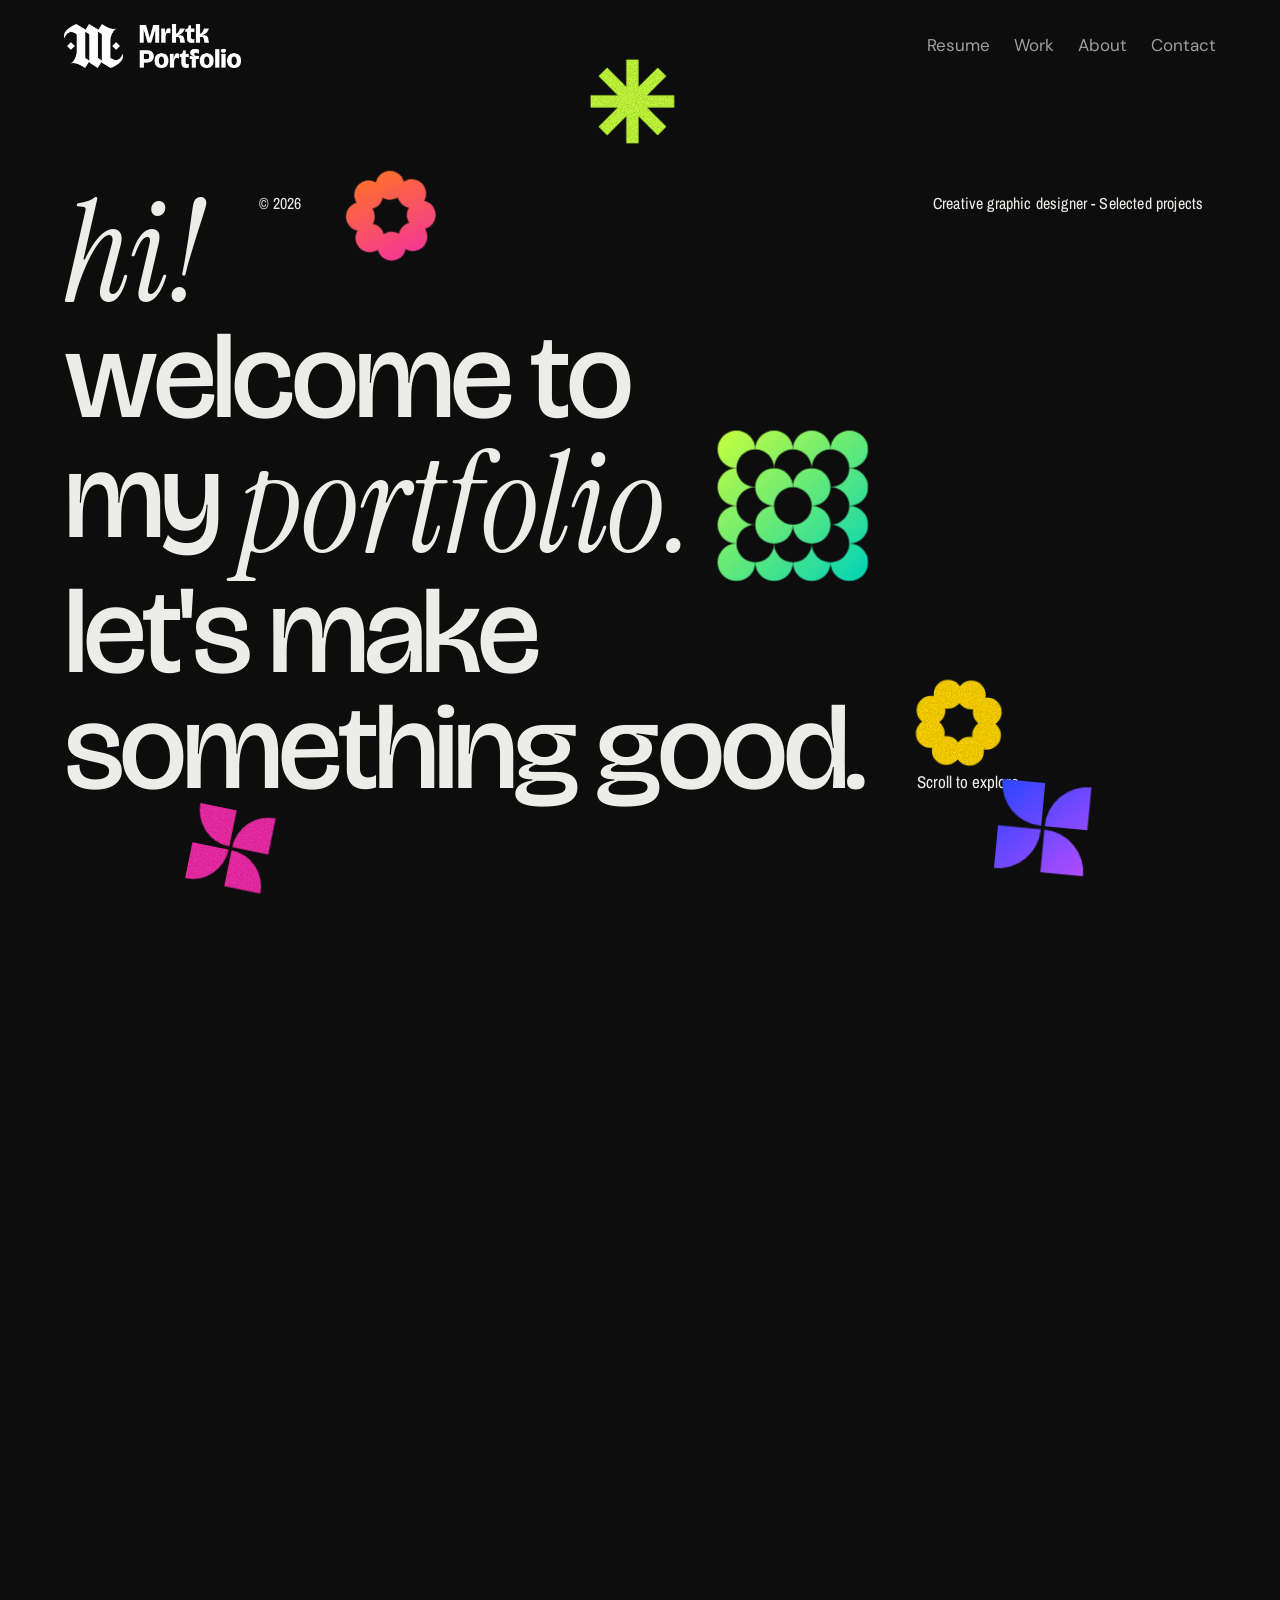
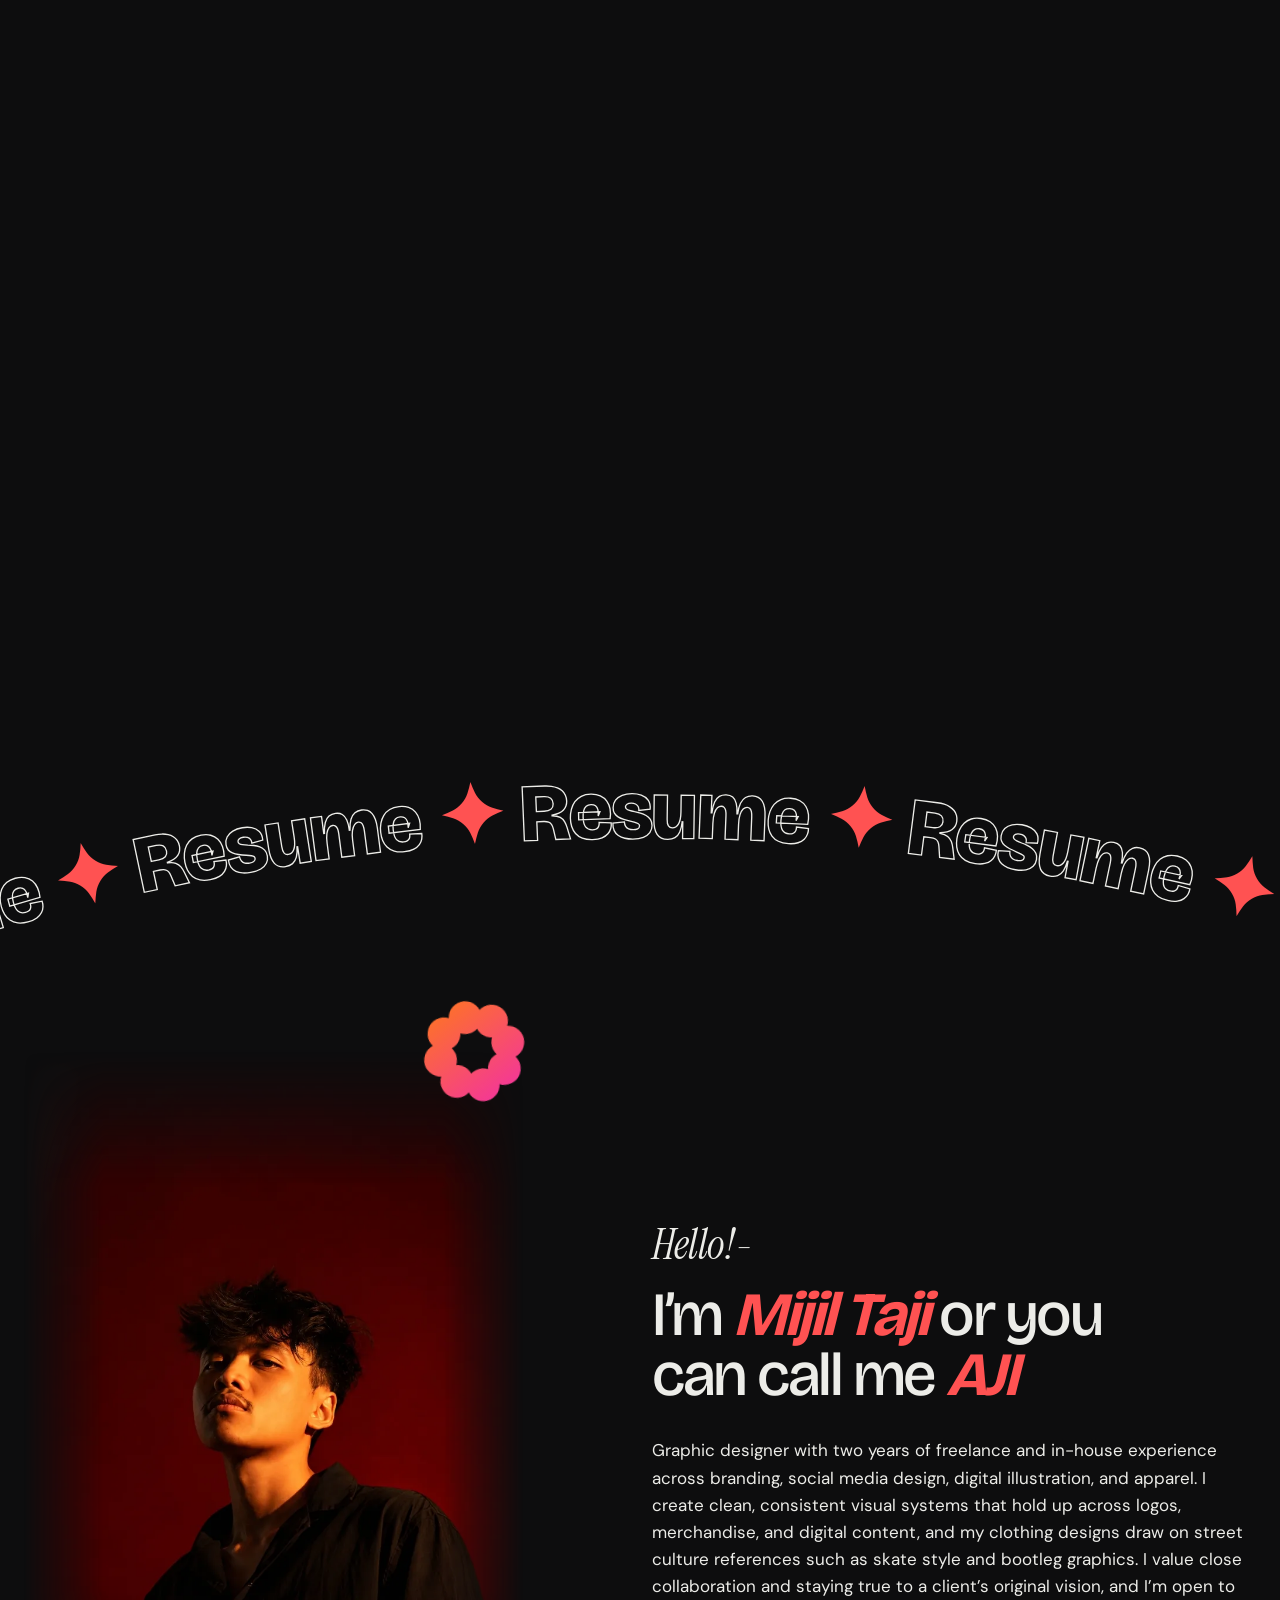
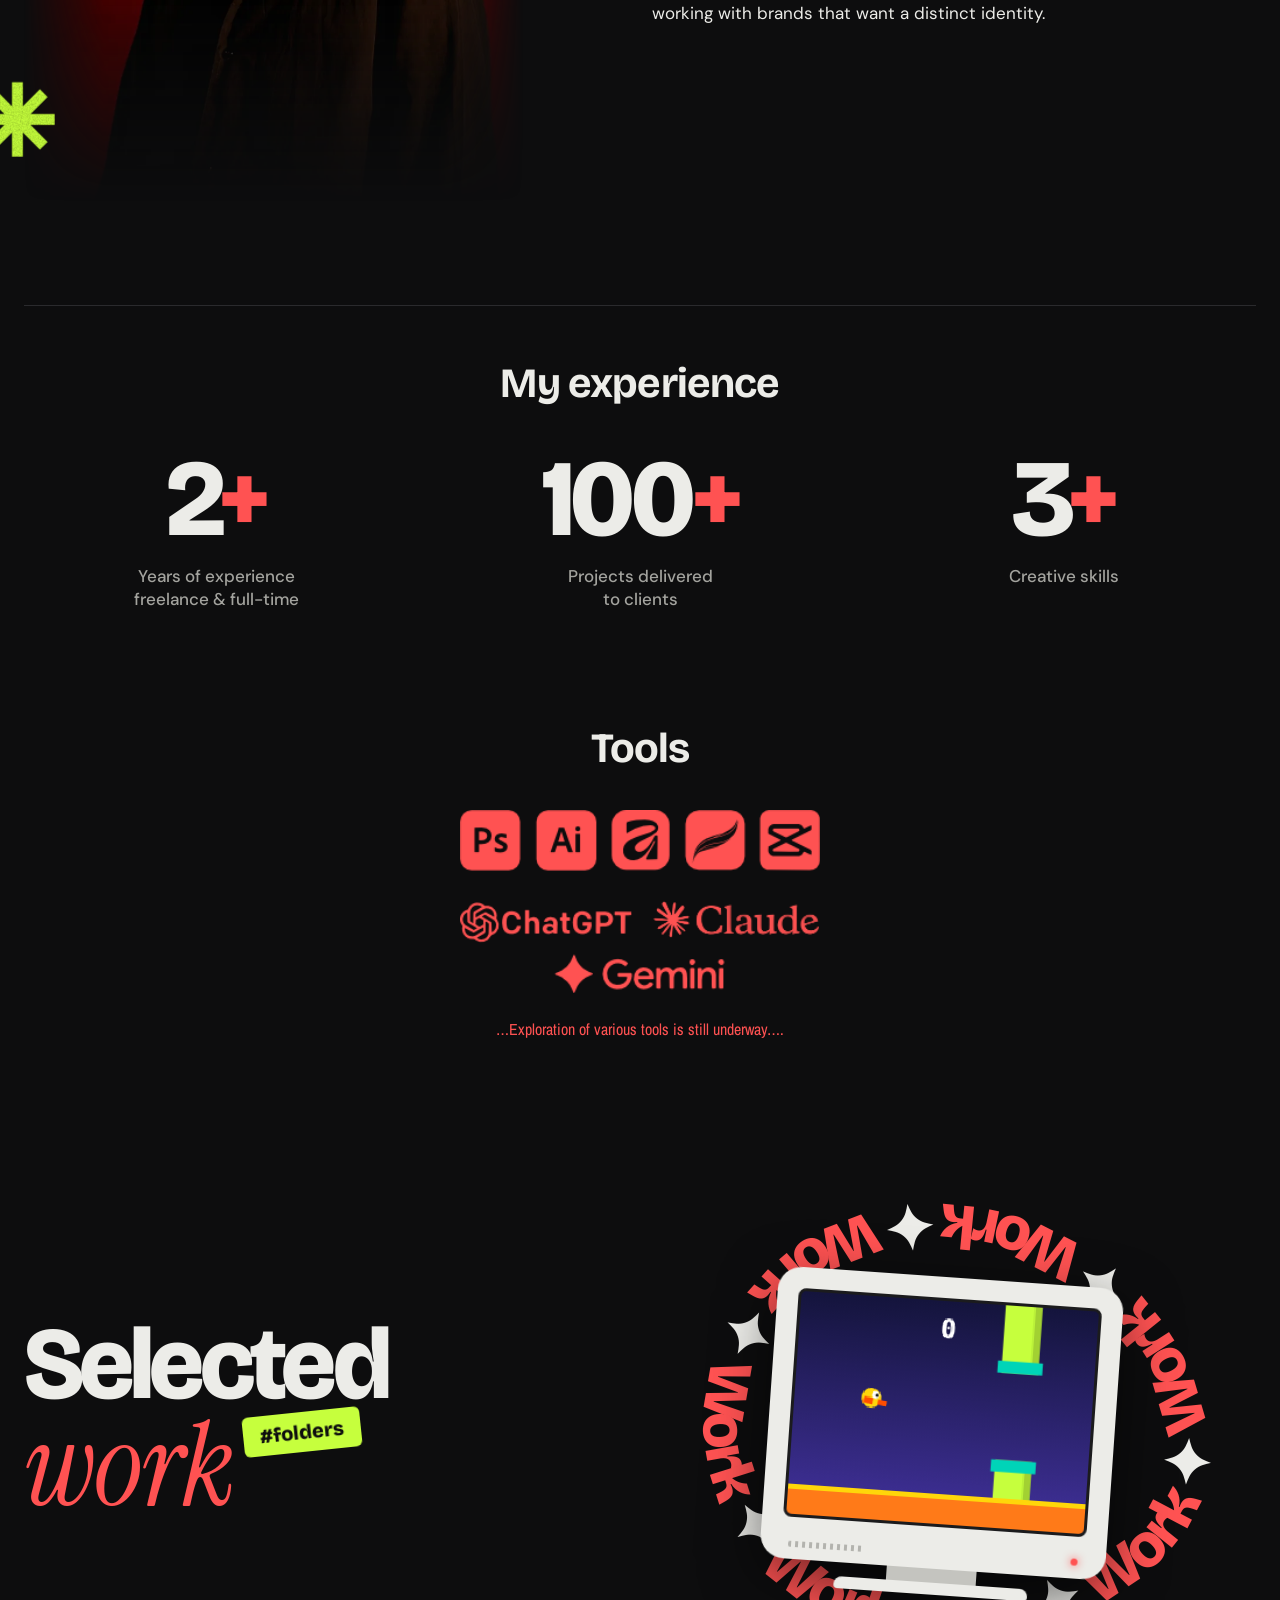
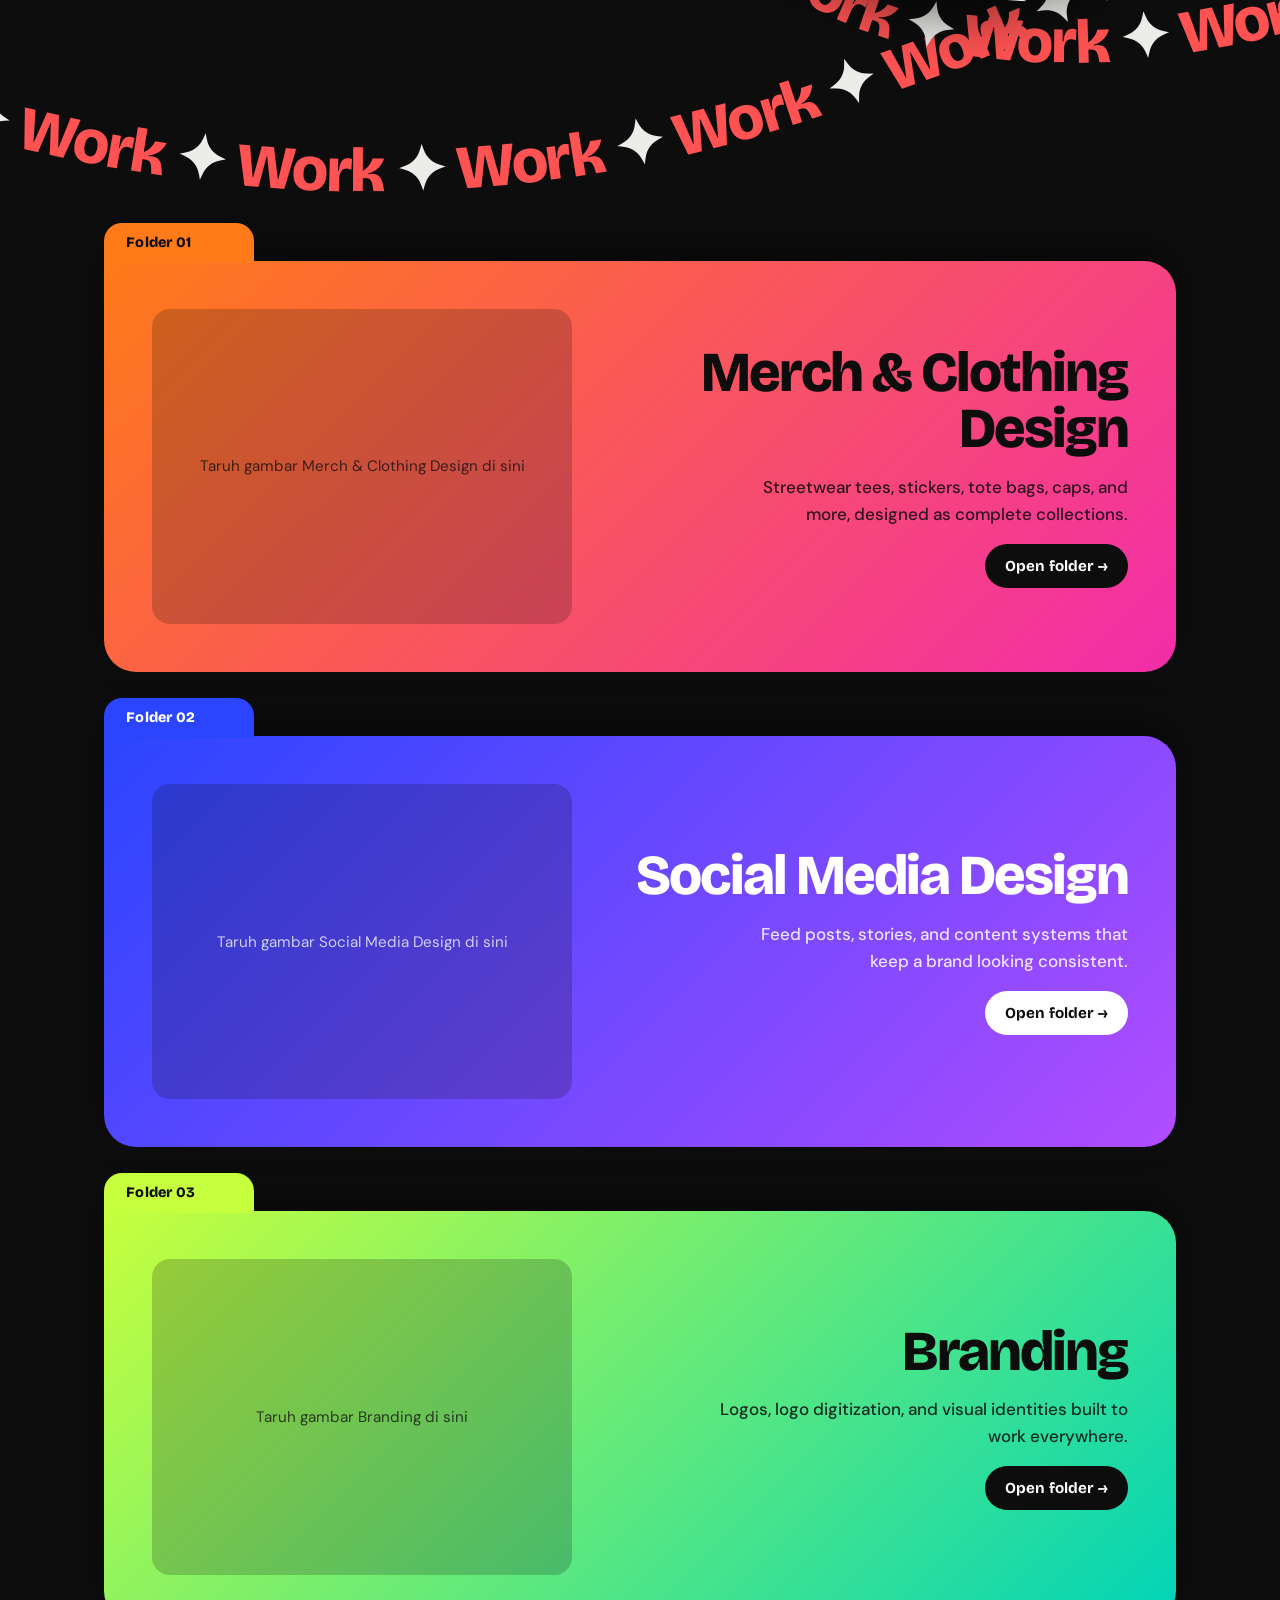
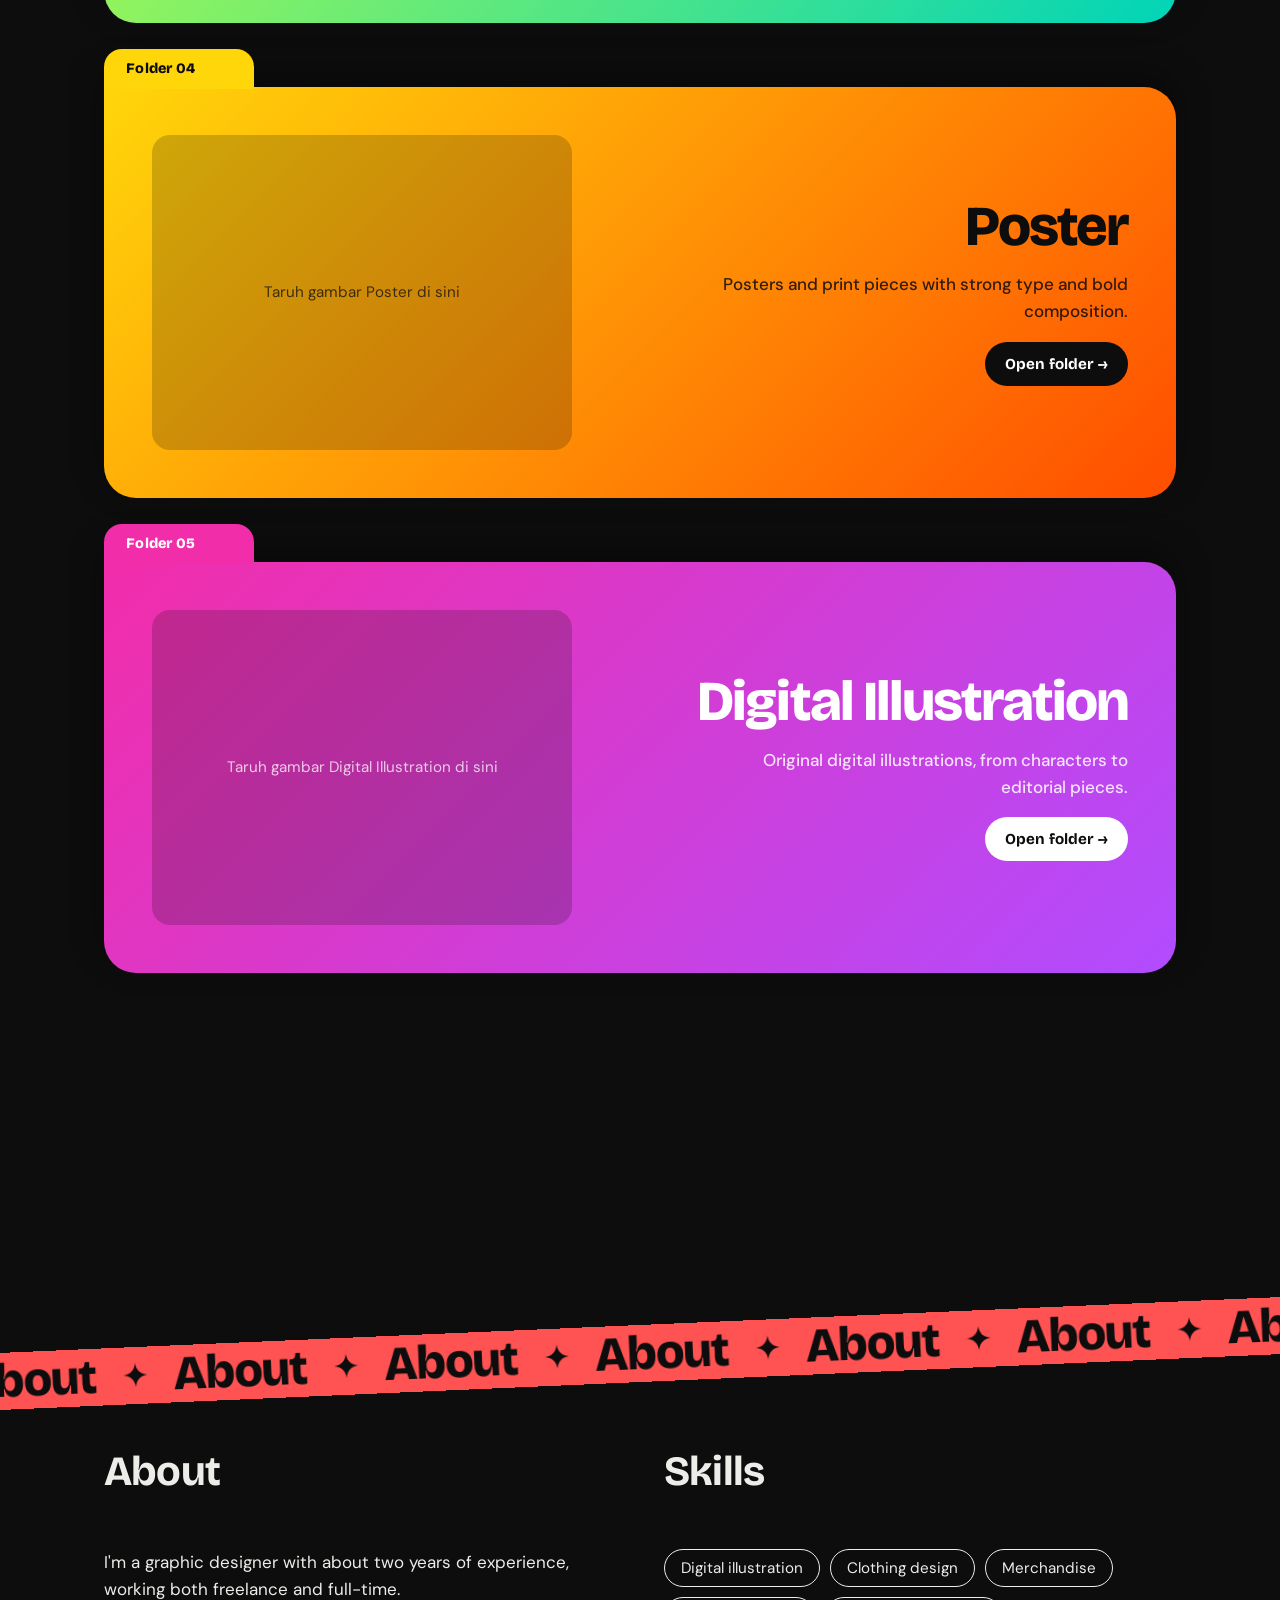
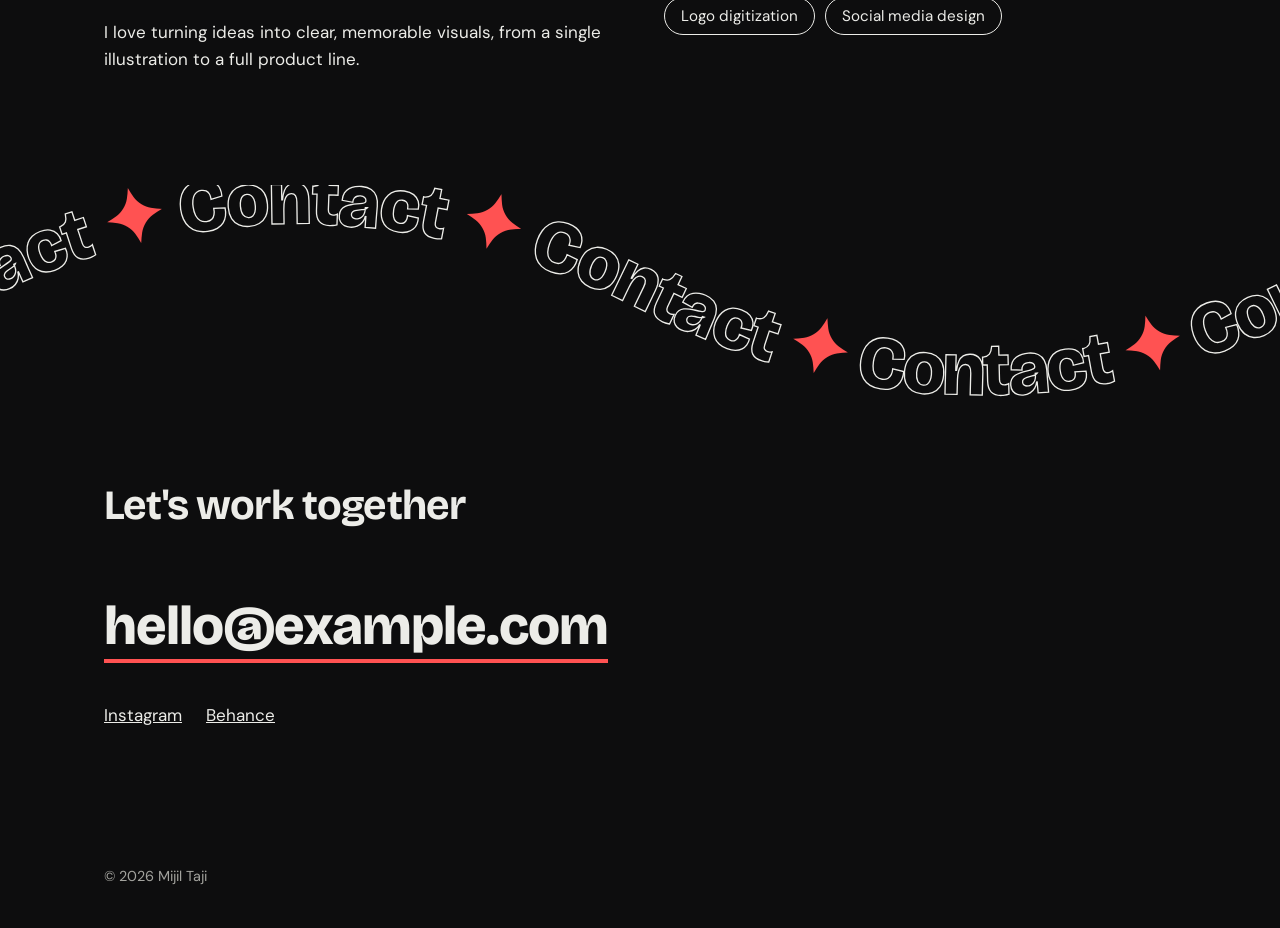
==== preview.html @ e23eadb0 "Add files via upload" ====
<!DOCTYPE html>
<!-- index.html  —  ISI/KERANGKA website: teks, gambar, dan susunan section.
     Tampilannya diatur di css/style.css, gerakannya di js/script.js. -->
<html lang="en">
<head>
<meta charset="utf-8">
<meta name="viewport" content="width=device-width, initial-scale=1, viewport-fit=cover">
<!-- GANTI: judul tab browser -->
<title>Mijil Taji (AJI) – Graphic Designer</title>
<meta name="description" content="Portfolio of a graphic designer: clothing, merchandise, and brand design.">
<link rel="preconnect" href="https://fonts.googleapis.com">
<link rel="preconnect" href="https://fonts.gstatic.com" crossorigin>
<link href="https://fonts.googleapis.com/css2?family=Bricolage+Grotesque:wght@500;700;800&family=DM+Sans:wght@400;500&family=Archivo+Narrow:wght@500&family=Instrument+Serif:ital@1&display=swap" rel="stylesheet">
<!-- menandai bahwa JavaScript aktif (dipakai CSS untuk menyembunyikan headline sebelum efek huruf mulai); pengaman 2,5 detik kalau script gagal -->
<script>document.documentElement.classList.add('js'); setTimeout(function () { document.documentElement.classList.add('fx-ready'); }, 2500);</script>
<style>
/* =====================================================================
   style.css  —  TAMPILAN website
   Semua urusan warna, font, ukuran, posisi, dan animasi ada di file ini.
   Dipanggil dari index.html lewat: <link rel="stylesheet" href="css/style.css">
   Tips: warna & font utama ada di bagian :root paling atas.
   ===================================================================== */

/* ========== WARNA & FONT: ubah di sini, berubah di seluruh website ========== */
:root {
  --bg: #0D0D0E;
  --ink: #ECECE8;
  --muted: #A3A39E;
  --accent: #FF5252;
  --line: #2A2A2D;
  --head: "Bricolage Grotesque", "Helvetica Neue", Arial, sans-serif;
  --body: "DM Sans", "Helvetica Neue", Arial, sans-serif;
  --hero-bg: #0D0D0E;   /* warna latar halaman headline */
  --hero-ink: #ECECE8;  /* warna teks headline */
  --serif: "Instrument Serif", Georgia, serif; /* font untuk kata 'hi!' dan 'portfolio.' */
  --small-font: "Archivo Narrow", "Arial Narrow", Arial, sans-serif;
  --marquee-speed: 28s; /* makin kecil angkanya, makin cepat teksnya berjalan */
}
* { box-sizing: border-box; margin: 0; }
html { scroll-behavior: smooth; }
body { background: var(--bg); color: var(--ink); font-family: var(--body); font-size: 1.0625rem; line-height: 1.6; overflow-x: clip; }
a { color: inherit; }
:focus-visible { outline: 3px solid var(--accent); outline-offset: 3px; }
.wrap { max-width: 1120px; margin: 0 auto; padding: 0 24px; }

/* ========== NAVIGASI ========== */
nav { display: flex; justify-content: space-between; align-items: center; padding: 24px 0; }
nav .logo { font-family: var(--head); font-weight: 800; text-decoration: none; font-size: 1.15rem; }
nav ul { display: flex; gap: 24px; list-style: none; padding: 0; }
nav ul a { text-decoration: none; color: var(--muted); }
nav ul a:hover { color: var(--ink); }

/* ========== HERO: headline bergerak saat scroll ========== */
.hero2 { height: 260vh; position: relative; background: var(--hero-bg); color: var(--hero-ink); }
.stage { position: sticky; top: 0; height: 100vh; overflow: hidden; display: flex; flex-direction: column; justify-content: center; padding: clamp(96px, 15vh, 170px) 0 40px; }
.stage nav { position: absolute; top: 0; left: 0; right: 0; padding: 24px 5vw; z-index: 5; }
.logo img { height: clamp(30px, 3.6vw, 44px); width: auto; display: block; }
.stage nav ul a { color: rgba(236,236,232,.65); }
.stage nav ul a:hover { color: var(--hero-ink); }

/* tiap baris headline bergeser kiri/kanan sesuai --p (progress scroll 0 sampai 1, diisi oleh JavaScript) */
.line { display: block; white-space: nowrap; font-family: var(--head); font-weight: 500;
        font-size: clamp(2.6rem, min(10.5vw, 13.5vh), 10.5rem); line-height: .95; letter-spacing: -.04em; padding-left: 5vw;
        translate: calc(var(--p, 0) * var(--dir, 1) * 115vw * var(--sp, 1)) 0; will-change: translate; }
.serif { font-family: var(--serif); font-style: italic; font-weight: 400; font-size: 1.14em; letter-spacing: -.01em; }
.l1, .l3, .l5 { --dir: -1; }  /* ke kiri */
.l2, .l4 { --dir: 1; }        /* ke kanan */
.l1 { --sp: .9; } .l2 { --sp: 1.1; } .l3 { --sp: 1; } .l4 { --sp: 1.25; } .l5 { --sp: .95; }  /* beda kecepatan */

/* baris "hi!": teks © 2026 tepat di kanan "hi!" (jaraknya sama dengan Scroll to explore), teks panjang di ujung kanan, semuanya sejajar */
.l1 { display: flex; align-items: baseline; gap: .45em; padding-right: 6vw; }
.tag { font-family: var(--small-font); font-size: 1rem; font-weight: 400; letter-spacing: .01em; line-height: 1.2; white-space: nowrap; flex-shrink: 0;
       position: relative; top: calc(var(--year-lift, 0px) * -1); } /* --year-lift diisi JavaScript supaya ujung atasnya sejajar dengan ujung atas tanda seru */
.tag-right { margin-left: auto; }
@media (max-width: 640px) { .tag-right { display: none; } }
/* baris "my portfolio.": kursi berada di kanan kata portfolio, sejajar di tengah barisnya */
.l3 { display: flex; align-items: center; gap: .25em; }
.l3 .obj { position: relative; left: auto; top: auto; line-height: 0; flex-shrink: 0; }
/* baris terakhir: "something good." lalu "Scroll to explore" tepat di kanan titik, sejajar di garis dasar huruf yang sama */
.l5 { display: flex; align-items: baseline; justify-content: flex-start; gap: .45em; }
.hint-wrap { position: relative; font-family: var(--small-font); font-size: 1.0625rem; font-weight: 400; letter-spacing: 0; line-height: 1.2; white-space: nowrap; flex-shrink: 0; }
.scroll-hint { opacity: calc(1 - var(--p, 0) * 10); }
/* pot tanaman "menempel" di atas teks Scroll to explore: bottom: 100% = tepat di atas pembungkusnya, left: 50% = di tengah */
/* shape di bawah huruf "m" pada kata "something": .under = pembungkus huruf m, shape di tengah-bawahnya */
.under { position: relative; display: inline-block; }
.under .obj { left: 50%; top: 100%; margin: 4px 0 0 -.5em; }
.hint-wrap .obj { left: 50%; top: auto; bottom: calc(100% + 4px); margin-left: -.6em; }
@media (max-width: 900px) { .hint-wrap { display: none; } } /* di layar sempit tidak muat, jadi disembunyikan (pot ikut hilang) */

/* objek ilustrasi: .obj mengatur posisi + naik saat scroll, .wob membuatnya bergoyang terus (loop) */
.obj { position: absolute; left: var(--x); top: var(--y); font-size: var(--s, clamp(3rem, 8vw, 6.5rem)); line-height: 1; z-index: 2;
       translate: 0 calc(var(--p, 0) * var(--lift, -30) * 1vh); }
.shp { width: 1em; height: 1em; display: block; overflow: visible; }  /* shape SVG: ukurannya ikut --s di .obj */
.js:not(.fx-ready) .shp { opacity: 0; }  /* disembunyikan sampai animasi pembuka mulai */
.obj img { width: 1em; height: auto; display: block; }
.wob { display: block; animation: wob var(--t, 4s) ease-in-out infinite; animation-delay: var(--dl, 0s); }
@keyframes wob { 0%, 100% { rotate: -10deg; translate: 0 0; } 50% { rotate: 10deg; translate: 0 -8px; } }

/* ========== EFEK TEKS HEADLINE: huruf berputar seperti mesin slot ========== */
/* sebelum efek mulai, headline disembunyikan supaya tidak "berkedip" (kelas "js" & "fx-ready" diatur di <head> dan script.js) */
.js:not(.fx-ready) .hero2 h1 { visibility: hidden; }

/* tiap huruf dibungkus .ch (jendela kecil/topeng), isinya .ch-in (gulungan) berisi beberapa .ch-cell (huruf acak lalu huruf asli) */
.ch { display: inline-block; vertical-align: top; box-sizing: content-box; height: .95em; overflow: hidden;
      padding: .1em .14em .25em; margin: -.1em -.14em -.25em; } /* padding & margin negatif: memperluas topeng supaya huruf yang menjulur (g, y, miring) tidak terpotong, tanpa menggeser posisi */
/* titik putar saat huruf dibalik (di sekitar tengah huruf kecil) */
.ch { transform-origin: 50% .58em; }
.ch.done { overflow: visible; }      /* setelah huruf berhenti, topeng dilepas */
.ch.rolling { overflow: hidden; }    /* dipakai lagi saat huruf "i" berubah jadi "!" */
.ch-in { display: block; }
.ch:not(.done) .ch-in { will-change: transform; }
.ch-cell { display: block; height: .95em; line-height: .95; }

/* ========== SECTION + EFEK HOVER ========== */
.sec { padding-bottom: 112px; transition: opacity .35s ease; }
h2 { font-family: var(--head); font-weight: 700; font-size: clamp(1.8rem, 4vw, 2.6rem); letter-spacing: -0.02em; margin: 56px 0 32px; position: relative; width: fit-content; }
/* garis aksen di bawah judul, memanjang saat section di-hover */
h2::after { content: ""; display: block; height: 4px; width: 0; background: var(--accent); margin-top: 8px; transition: width .5s ease; }
.sec:hover h2::after { width: 100%; }
@media (hover: hover) {
  /* section lain meredup saat satu section ditunjuk kursor */
  body:has(.sec:hover) .sec:not(:hover) { opacity: .5; }
}

/* ========== RUNNING TEXT (MARQUEE) ========== */
.marquee { overflow: hidden; white-space: nowrap; border-top: 1px solid var(--line); border-bottom: 1px solid var(--line); padding: 10px 0; }
.track { display: flex; width: max-content; animation: run var(--marquee-speed) linear infinite; }
.sec:nth-of-type(even) .track { animation-direction: reverse; } /* section genap berjalan ke arah sebaliknya */
.group { display: flex; flex-shrink: 0; align-items: center; }
.group span { font-family: var(--head); font-weight: 800; font-size: clamp(2.4rem, 7vw, 5.2rem); line-height: 1.1; letter-spacing: -0.02em; color: transparent; -webkit-text-stroke: 1.5px var(--ink); transition: color .3s; }
/* pemisah antar teks: bintang berkaki 4 yang berputar. 12 pemisah per kelompok, jadi 1 putaran = waktu tempuh 1 jarak antar-bintang (mengikuti kecepatan marquee) */
.group i { width: .5em; height: .5em; background: var(--accent); margin: 0 .55em; flex-shrink: 0; font-size: clamp(2.4rem, 7vw, 5.2rem);
           -webkit-mask: url("data:image/svg+xml,%3Csvg xmlns='http://www.w3.org/2000/svg' viewBox='0 0 100 100'%3E%3Cpath d='M50 0C54 30 70 46 100 50C70 54 54 70 50 100C46 70 30 54 0 50C30 46 46 30 50 0Z'/%3E%3C/svg%3E") center / contain no-repeat;
           mask: url("data:image/svg+xml,%3Csvg xmlns='http://www.w3.org/2000/svg' viewBox='0 0 100 100'%3E%3Cpath d='M50 0C54 30 70 46 100 50C70 54 54 70 50 100C46 70 30 54 0 50C30 46 46 30 50 0Z'/%3E%3C/svg%3E") center / contain no-repeat;
           animation: starspin calc(var(--marquee-speed) / 12) linear infinite; }
.sec:nth-of-type(even) .group i { animation-direction: reverse; } /* arah putar ikut arah jalan teks, seperti roda menggelinding */
@keyframes starspin { to { rotate: -360deg; } }
.sec:hover .group span { color: var(--ink); } /* teks terisi saat section di-hover */
@keyframes run { to { transform: translateX(-50%); } }

/* ========== WORK ========== */
.grid { display: grid; grid-template-columns: repeat(12, 1fr); gap: 24px; }
.card { grid-column: span 6; text-decoration: none; display: block; }
.card.wide { grid-column: span 12; }
.thumb { aspect-ratio: 4 / 3; border-radius: 6px; overflow: hidden; background: var(--line); display: grid; place-items: center; }
.card.wide .thumb { aspect-ratio: 21 / 9; }
.thumb img { width: 100%; height: 100%; object-fit: cover; display: block; transition: transform .5s ease; }
.card:hover .thumb img { transform: scale(1.04); }
.ph { color: var(--muted); font-size: .95rem; padding: 16px; text-align: center; }
.card h3 { font-family: var(--head); font-weight: 700; font-size: 1.4rem; margin-top: 16px; }
.card p { color: var(--muted); max-width: 52ch; }

/* ========== ABOUT ========== */
.about { display: grid; grid-template-columns: 1fr 1fr; gap: 48px; }
.about h2 { margin-top: 0; }
.about p + p { margin-top: 16px; }
.skills { list-style: none; padding: 0; display: flex; flex-wrap: wrap; gap: 10px; }
.skills li { border: 1px solid var(--ink); border-radius: 999px; padding: 6px 16px; font-size: .95rem; transition: background .2s, color .2s; }
.skills li:hover { background: var(--ink); color: var(--bg); }

/* ========== RESUME ========== */
.resume .wrap { max-width: 1280px; }
.bio { display: grid; grid-template-columns: repeat(12, 1fr); gap: 24px; align-items: center; padding-top: 72px; }
.portrait { grid-column: 1 / 6; position: relative; margin: 0; --fade: linear-gradient(to right, transparent 0, #000 16%, #000 84%, transparent 100%), linear-gradient(to bottom, transparent 0, #000 18%, #000 72%, transparent 100%); }
/* foto menyatu dengan background: semua tepinya memudar (feather) ke warna latar halaman */
.portrait img { position: relative; width: 100%; aspect-ratio: 2 / 3; object-fit: cover; display: block; -webkit-mask-image: var(--fade); mask-image: var(--fade); -webkit-mask-composite: source-in; mask-composite: intersect; }
/* efek kilau: pita cahaya bergerak kiri ke kanan, lalu kanan ke kiri, berulang */
.portrait::after { content: ""; position: absolute; inset: 0; z-index: 1; pointer-events: none; mix-blend-mode: screen; background: linear-gradient(105deg, transparent 42%, rgba(255,214,190,.10) 46%, rgba(255,226,206,.34) 50%, rgba(255,214,190,.10) 54%, transparent 58%) 100% 0 / 260% 100% no-repeat; -webkit-mask-image: var(--fade); mask-image: var(--fade); -webkit-mask-composite: source-in; mask-composite: intersect; animation: portraitShine 7s ease-in-out infinite; }
@keyframes portraitShine { 0%, 8% { background-position: 100% 0; } 46%, 54% { background-position: 0 0; } 92%, 100% { background-position: 100% 0; } }
@media (prefers-reduced-motion: reduce) { .portrait::after { animation: none; opacity: 0; } }
.stk { position: absolute; z-index: 3; rotate: var(--r); font-family: var(--head); font-weight: 800; font-size: 1rem; line-height: 1; padding: .55em 1em; border-radius: 999px; color: #0D0D0E; }
.bio-text { grid-column: 7 / 13; }
.hello { font-size: 1.1rem; line-height: 1; }
.hello .serif { font-size: 2.6rem; }
.resume h2.name::after { display: none; }
.resume h2.name { width: auto; font-weight: 500; font-size: clamp(2.3rem, 4.8vw, 4.4rem); line-height: .98; letter-spacing: -.04em; margin: 18px 0 32px; text-wrap: balance; }
.name b { font-family: var(--head); font-size: 1em; font-weight: 700; font-style: italic; font-synthesis: style weight; letter-spacing: inherit; line-height: inherit; color: var(--accent); }
.lead { max-width: 56ch; }
.cv { display: grid; grid-template-columns: 5fr 7fr; gap: 72px; margin-top: 120px; }
.resume .cv h2 { font-weight: 500; font-size: clamp(2rem, 3.6vw, 3rem); letter-spacing: -.04em; line-height: 1; margin: 0 0 28px; }
.cv h2 em { font-family: var(--serif); font-weight: 400; font-size: 1.14em; letter-spacing: -.01em; color: var(--accent); }
.resume .cv h2::after { display: none; }
.cv h2.use { margin-top: 72px; }
.edu strong { display: block; font-family: var(--head); font-weight: 700; font-size: 1.5rem; line-height: 1.2; }
.edu span { color: var(--muted); }
.tools { display: flex; flex-wrap: wrap; align-items: center; gap: 14px 12px; }
.tools img { height: 56px; width: auto; display: block; transition: translate .25s ease; }
.tools img.wm { height: 34px; margin-top: 6px; margin-right: 10px; }
.tools img:hover { translate: 0 -6px; }
.note { font-family: var(--small-font); color: var(--muted); font-size: .95rem; margin-top: 18px; }
.jobs { list-style: none; padding: 0; }
.jobs li { display: grid; grid-template-columns: 104px 1fr; gap: 20px; padding: 28px 0; border-top: 1px solid var(--line); }
.jobs li:last-child { border-bottom: 1px solid var(--line); }
.jobs time { font-family: var(--serif); font-style: italic; font-size: 2.6rem; line-height: .9; color: var(--accent); }
.jobs h3 { font-family: var(--head); font-weight: 700; font-size: 1.35rem; line-height: 1.2; }
.jobs p { color: var(--muted); margin-top: 6px; max-width: 48ch; }
.ast { width: .8em; height: .8em; color: var(--accent); margin-right: .45em; vertical-align: -.02em; transition: rotate .4s ease; }
.jobs li:hover .ast { rotate: 135deg; }
@media (max-width: 900px) {
  .bio { grid-template-columns: 1fr; gap: 56px; }
  .portrait, .bio-text { grid-column: 1; }
  .portrait { margin: 0; max-width: 440px; }
  .cv { grid-template-columns: 1fr; gap: 64px; margin-top: 88px; }
}
@media (max-width: 480px) { .jobs li { grid-template-columns: 1fr; gap: 8px; } }

/* ========== CONTACT ========== */
.contact a.mail { font-family: var(--head); font-weight: 800; font-size: clamp(1.6rem, 5vw, 3.4rem); letter-spacing: -0.02em; text-decoration: none; border-bottom: 4px solid var(--accent); word-break: break-word; }
.contact ul { list-style: none; padding: 0; display: flex; gap: 24px; margin-top: 32px; }
footer { color: var(--muted); font-size: .9rem; padding: 24px 0 40px; }

/* ========== EFEK KURSOR (hanya aktif di laptop/PC) ========== */
.has-cursor, .has-cursor a { cursor: none; }
.arrow, .ring { position: fixed; left: 0; top: 0; pointer-events: none; opacity: 0; transition: opacity .2s; }

/* kursor panah 3D glossy: .arrow mengikuti mouse, .arrow-in miring mengikuti gerakan, .arrow-3d berputar terbalik */
.arrow { z-index: 1000; }
.arrow-in { position: relative; }
.arrow-3d { width: 100%; height: 100%; }
.arrow svg { display: block; overflow: visible; filter: drop-shadow(0 4px 6px rgba(0,0,0,.5)); }
.ring { z-index: 999; border-radius: 50%; width: 44px; height: 44px; margin: -22px 0 0 -22px; border: 1.5px solid transparent;
        display: grid; place-items: center; font-size: .8rem; font-weight: 500; color: transparent;
        transition: opacity .2s, width .25s, height .25s, margin .25s, background .25s, border-color .25s, color .2s; }
.ring.is-link { width: 72px; height: 72px; margin: -36px 0 0 -36px; background: rgba(255,82,82,.14); border-color: var(--accent); }
.ring.is-view { width: 92px; height: 92px; margin: -46px 0 0 -46px; background: var(--accent); border-color: var(--accent); color: #0D0D0E; }
.show { opacity: 1; }
.dust { position: fixed; inset: 0; width: 100%; height: 100%; pointer-events: none; z-index: 998; }   /* debu dan asap berwarna */

/* ========== HP / LAYAR KECIL ========== */
@media (max-width: 720px) {
  .card, .card.wide { grid-column: span 12; }
  .card.wide .thumb { aspect-ratio: 4 / 3; }
  .about { grid-template-columns: 1fr; gap: 32px; }
  .job { grid-template-columns: 1fr; gap: 4px; }
  nav ul { gap: 16px; }
}
/* hormati pengguna yang mematikan animasi di perangkatnya */
@media (prefers-reduced-motion: reduce) {
  .track, .group i { animation: none; }
  .hero2 { height: auto; }
  .stage { position: relative; height: auto; min-height: 100vh; padding: 120px 0 80px; }
  .wob { animation: none; }
  * { transition: none !important; scroll-behavior: auto !important; }
}


/* ========== RUNNING TEXT MELENGKUNG (Resume, Work, Contact) ========== */
.cmq { width: 100%; line-height: 0; overflow: hidden; }
.cmq svg { display: block; width: 100%; height: auto; }
.cmq text { font-family: var(--head); font-weight: 800; letter-spacing: -.02em; white-space: pre; fill: transparent; stroke: var(--ink); stroke-width: 1.5px; transition: fill .3s; }
.cmq .st { fill: var(--accent); stroke: none; }
.sec:hover .cmq text { fill: var(--ink); }
.cmq.fill { position: absolute; inset: 0; z-index: 1; overflow: visible; pointer-events: none; }
.cmq.fill svg { overflow: visible; }
.cmq.fill text, .sec:hover .cmq.fill text { fill: var(--accent); stroke: none; }
.cmq.fill .st { fill: var(--ink); }

/* About: pita miring berwarna */
.marquee.tape { border: 0; background: var(--accent); rotate: -2.5deg; margin: 56px -3vw 24px; padding: 2px 0; }
.tape .group span, .sec:hover .tape .group span { color: #0D0D0E; -webkit-text-stroke: 0; font-size: clamp(1.6rem, 4vw, 3rem); }
.tape .group i { background: #0D0D0E; font-size: clamp(1.6rem, 4vw, 3rem); }

/* ========== RESUME: pengalaman + tools ========== */
.stats { display: grid; grid-template-columns: repeat(3, 1fr); gap: 28px 40px; margin-top: 104px; padding-top: 44px; border-top: 1px solid var(--line); }
.stats-t { grid-column: 1 / -1; text-align: center; font-family: var(--head); font-weight: 700; font-size: clamp(1.8rem, 4vw, 2.6rem); letter-spacing: -0.02em; }
.stat { text-align: center; }
.stat b { display: block; font-family: var(--head); font-weight: 800; font-size: clamp(3.4rem, 8.5vw, 7rem); line-height: 1; letter-spacing: -.04em; }
.stat b i { font-style: normal; color: var(--accent); }
.stat > span { display: block; margin-top: 12px; color: var(--muted); font-weight: 500; line-height: 1.35; }
.tools-wrap { margin-top: 104px; text-align: center; }
.tools-wrap h2 { margin: 0 auto 28px; }
.tools-wrap h2::after { display: none; }
.tools-img { display: block; width: min(100%, 360px); height: auto; margin: 0 auto; }
.tools-note { margin-top: 24px; color: var(--accent); font-family: var(--small-font); font-size: 1rem; }

/* ========== WORK: running text melingkar + komputer + folder ========== */
.work-hero { position: relative; max-width: 1280px; margin: 0 auto; aspect-ratio: 1200 / 640; }
.wh-title { position: absolute; left: 24px; top: 24%; z-index: 2; width: auto; margin: 0; font-weight: 800; font-size: clamp(2.6rem, 8vw, 7rem); line-height: .92; letter-spacing: -.045em; }
.wh-title::after { display: none; }
.wh-title .serif { color: var(--accent); }
.chip { display: inline-block; vertical-align: top; margin-left: .5em; padding: .5em .85em; border-radius: 6px; background: #C6FF3D; color: #0D0D0E; rotate: -6deg; font-family: var(--head); font-weight: 800; font-size: clamp(.8rem, 1.7vw, 1.25rem); letter-spacing: 0; line-height: 1; }
.pc { position: absolute; z-index: 2; left: 60%; top: 18%; width: 27%; rotate: 4deg; filter: drop-shadow(0 18px 28px rgba(0,0,0,.55)); }
.pc-body { position: relative; background: var(--ink); border-radius: 7% / 8%; padding: 6% 6% 12%; }
.pc-screen { border: 3px solid #1b1b1d; border-radius: 8px; overflow: hidden; background: #14143c; }
.pc-screen canvas { display: block; width: 100%; height: auto; aspect-ratio: 4 / 3; image-rendering: pixelated; }
.pc-led { position: absolute; right: 8%; bottom: 4.4%; width: 7px; height: 7px; border-radius: 50%; background: var(--accent); box-shadow: 0 0 8px var(--accent); }
.pc-body::after { content: ""; position: absolute; left: 8%; bottom: 4%; width: 22%; height: 6px; border-radius: 2px; background: repeating-linear-gradient(90deg, #b3b3ae 0 3px, transparent 3px 7px); }
.pc-neck { width: 26%; height: 14px; margin: 0 auto; background: #c4c4bf; }
.pc-base { width: 56%; height: 12px; margin: 0 auto; background: var(--ink); border-radius: 8px 8px 4px 4px; }

.folders { padding: 24px 0 120px; }
.folder { position: sticky; top: calc(72px + var(--i) * 44px); display: grid; grid-template-columns: 5fr 6fr; gap: clamp(20px, 4vw, 56px); align-items: center; min-height: 360px; margin: 0 0 64px; padding: clamp(22px, 4vw, 48px); color: var(--fg); text-decoration: none; background: linear-gradient(135deg, var(--c1), var(--c2)); border-radius: 0 32px 32px 32px; box-shadow: 0 -14px 34px rgba(0,0,0,.35); }
.f-tab { position: absolute; left: 0; top: -38px; display: flex; align-items: center; height: 40px; min-width: 150px; padding: 0 22px; border-radius: 18px 18px 0 0; background: var(--c1); color: var(--fg); font: 800 .9rem/1 var(--head); letter-spacing: .02em; }
.f-media { aspect-ratio: 4 / 3; border-radius: 18px; overflow: hidden; display: grid; place-items: center; background: rgba(13,13,14,.2); }
.f-media img { width: 100%; height: 100%; object-fit: cover; display: block; }
.f-media .ph { color: var(--fg); opacity: .75; font-size: .95rem; text-align: center; padding: 16px; }
.f-text { display: flex; flex-direction: column; align-items: flex-end; gap: 16px; text-align: right; }
.f-text h3 { font-family: var(--head); font-weight: 800; font-size: clamp(1.9rem, 4.4vw, 3.6rem); line-height: 1; letter-spacing: -.035em; }
.f-text p { max-width: 34ch; font-weight: 500; opacity: .85; }
.f-btn { display: inline-block; padding: .65em 1.3em; border-radius: 999px; background: var(--fg); color: var(--fg2); font-family: var(--head); font-weight: 700; font-size: .95rem; transition: translate .25s ease; }
.folder:hover .f-btn { translate: -6px 0; }
@media (max-width: 700px) {
  .stats { grid-template-columns: 1fr; margin-top: 80px; }
  .folder { position: relative; top: auto; grid-template-columns: 1fr; min-height: 0; margin-bottom: 56px; }
  .f-text { align-items: flex-start; text-align: left; }
}

</style>
</head>
<body>

<!-- SHAPE GEOMETRIS: gradien, noise, dan 4 bentuk dasar. Dipakai lewat <use href="#s-..."> -->
<svg width="0" height="0" style="position:absolute" aria-hidden="true"><defs>
  <linearGradient id="g1" gradientUnits="userSpaceOnUse" x1="0" y1="0" x2="100" y2="100"><stop offset="0" stop-color="#FF7A18"/><stop offset="1" stop-color="#F22DAA"/></linearGradient>
  <linearGradient id="g2" gradientUnits="userSpaceOnUse" x1="0" y1="0" x2="100" y2="100"><stop offset="0" stop-color="#2B45FF"/><stop offset="1" stop-color="#B14CFF"/></linearGradient>
  <linearGradient id="g3" gradientUnits="userSpaceOnUse" x1="0" y1="0" x2="100" y2="100"><stop offset="0" stop-color="#C6FF3D"/><stop offset="1" stop-color="#00D4B8"/></linearGradient>
  <linearGradient id="g4" gradientUnits="userSpaceOnUse" x1="0" y1="0" x2="100" y2="100"><stop offset="0" stop-color="#FFD60A"/><stop offset="1" stop-color="#FF4D00"/></linearGradient>
  <!-- noise: butiran halus di atas shape (makin besar angka .35, makin kasar) -->
  <filter id="noise" x="0" y="0" width="1" height="1"><feTurbulence type="fractalNoise" baseFrequency=".9" numOctaves="2" result="n"/><feColorMatrix in="n" type="matrix" values="0 0 0 0 0  0 0 0 0 0  0 0 0 0 0  0 0 0 .9 -.3" result="g"/><feComposite in="g" in2="SourceAlpha" operator="in" result="gn"/><feMerge><feMergeNode in="SourceGraphic"/><feMergeNode in="gn"/></feMerge></filter>
  <symbol id="s-flower" viewBox="0 0 100 100"><circle cx="81.4" cy="63" r="16"/><circle cx="81.4" cy="37" r="16"/><circle cx="63" cy="81.4" r="16"/><circle cx="37" cy="81.4" r="16"/><circle cx="18.6" cy="63" r="16"/><circle cx="18.6" cy="37" r="16"/><circle cx="37" cy="18.6" r="16"/><circle cx="63" cy="18.6" r="16"/></symbol>
  <symbol id="s-star" viewBox="0 0 100 100"><rect x="43" y="2" width="14" height="96"/><rect x="43" y="2" width="14" height="96" transform="rotate(45 50 50)"/><rect x="43" y="2" width="14" height="96" transform="rotate(90 50 50)"/><rect x="43" y="2" width="14" height="96" transform="rotate(135 50 50)"/></symbol>
  <symbol id="s-wheel" viewBox="0 0 100 100"><path d="M0 0H48V48A48 48 0 0 1 0 0Z"/><path d="M100 0V48H52A48 48 0 0 1 100 0Z"/><path d="M0 52H48A48 48 0 0 1 0 100Z"/><path d="M100 100H52V52A48 48 0 0 1 100 100Z"/></symbol>
  <symbol id="s-dots" viewBox="0 0 100 100"><g><circle cx="12.5" cy="12.5" r="12.5"/><circle cx="37.5" cy="12.5" r="12.5"/><circle cx="62.5" cy="12.5" r="12.5"/><circle cx="87.5" cy="12.5" r="12.5"/><circle cx="12.5" cy="37.5" r="12.5"/><circle cx="87.5" cy="37.5" r="12.5"/><circle cx="12.5" cy="62.5" r="12.5"/><circle cx="87.5" cy="62.5" r="12.5"/><circle cx="12.5" cy="87.5" r="12.5"/><circle cx="37.5" cy="87.5" r="12.5"/><circle cx="62.5" cy="87.5" r="12.5"/><circle cx="87.5" cy="87.5" r="12.5"/></g><g fill="#0D0D0E"><circle cx="25" cy="25" r="12.5"/><circle cx="50" cy="25" r="12.5"/><circle cx="75" cy="25" r="12.5"/><circle cx="25" cy="50" r="12.5"/><circle cx="75" cy="50" r="12.5"/><circle cx="25" cy="75" r="12.5"/><circle cx="50" cy="75" r="12.5"/><circle cx="75" cy="75" r="12.5"/></g><circle cx="37.5" cy="37.5" r="12.5"/><circle cx="62.5" cy="37.5" r="12.5"/><circle cx="37.5" cy="62.5" r="12.5"/><circle cx="62.5" cy="62.5" r="12.5"/><circle cx="50" cy="50" r="12.5" fill="#0D0D0E"/></symbol>
</defs></svg>

<header class="hero2" id="top">
  <div class="stage">

    <nav>
      <!-- GANTI: logo. Taruh file logomu di folder images, lalu samakan nama filenya di src -->
      <a class="logo" href="#top"><img src="[data-uri]" alt="mrktk"></a>
      <ul>
        <li><a href="#resume">Resume</a></li>
        <li><a href="#work">Work</a></li>
        <li><a href="#about">About</a></li>
        <li><a href="#contact">Contact</a></li>
      </ul>
    </nav>

    <!--
      OBJEK ILUSTRASI (yang bergoyang)
      Sekarang masih emoji sebagai placeholder. Ganti dengan ilustrasimu sendiri (PNG transparan):
      hapus emoji-nya, lalu tulis: <img src="images/kursi.png" alt="">
      --x dan --y = posisi (persen), --s = ukuran, --t = kecepatan goyang (detik), --dl = jeda mulai
    -->
    <div class="obj" style="--x:27%; --y:19%; --s:7vw;  --lift:-40"><span class="wob" style="--t:3.8s"><svg class="shp" data-m="spin" viewBox="0 0 100 100"><use href="#s-flower" fill="url(#g1)"/></svg></span></div>
    <div class="obj" style="--x:50%; --y:7%;  --s:6vw;  --lift:-25; margin-left:-.6em"><span class="wob" style="--t:4.6s; --dl:-1s"><svg class="shp" data-m="pulse" viewBox="0 0 100 100" style="filter:url(#noise)"><use href="#s-star" fill="#C6FF3D"/></svg></span></div>
    <div class="obj" style="--x:78%; --y:87%; --s:7vw;  --lift:-35"><span class="wob" style="--t:3.4s; --dl:-2s"><svg class="shp" data-m="swing" viewBox="0 0 100 100"><use href="#s-wheel" fill="url(#g2)"/></svg></span></div>

    <!-- OBJEK di atas sekarang shape SVG. Ganti warna lewat fill="url(#g1..g4)" atau kode warna, gerakan lewat data-m="spin|swing|pulse|pop", noise lewat style="filter:url(#noise)" -->
    <!-- GANTI: kalimat headline, satu baris per .line -->
    <h1>
      <span class="line l1"><span class="serif">hi!</span><!-- GANTI: teks kecil di sebelah "hi!" --><span class="tag tag-year">© 2026</span><span class="tag tag-right">Creative graphic designer - Selected projects</span></span>
      <span class="line l2">welcome to</span>
      <span class="line l3"><span>my <span class="serif">portfolio.</span></span><span class="obj" aria-hidden="true" style="--s:1.15em; --lift:-20"><span class="wob" style="--t:5s; --dl:-.5s"><svg class="shp" data-m="pulse" viewBox="0 0 100 100"><use href="#s-dots" fill="url(#g3)"/></svg></span></span></span>
      <span class="line l4">let's make</span>
      <span class="line l5"><span>so<span class="under">m<span class="obj" aria-hidden="true" style="--s:6vw; --lift:-30"><span class="wob" style="--t:4.8s; --dl:-1.5s"><svg class="shp" data-m="spin" viewBox="0 0 100 100" style="filter:url(#noise)"><use href="#s-wheel" fill="#F22DAA"/></svg></span></span></span>ething good.</span><span class="hint-wrap" aria-hidden="true"><span class="scroll-hint">Scroll to explore</span><span class="obj" style="--s:7vw; --lift:-38"><span class="wob" style="--t:3.6s; --dl:-2.5s"><svg class="shp" data-m="swing" viewBox="0 0 100 100" style="filter:url(#noise)"><use href="#s-flower" fill="#FFD60A"/></svg></span></span></span></span>
    </h1>

  </div>
</header>

<!-- Teks yang berjalan diambil dari data-text. Ganti isinya kalau mau teks lain. -->

<section class="sec resume" id="resume">
  <!-- RUNNING TEXT MELENGKUNG: data-curve = arch | wave | swirl (bentuk garis, diatur di js/script.js bagian 2) -->
  <div class="cmq" aria-hidden="true" data-text="Resume" data-curve="arch"></div>
  <div class="wrap">
    <div class="bio">
      <figure class="portrait">
        <img src="[data-uri]" alt="Portrait of Mijil Taji (AJI)">
        <span class="obj" aria-hidden="true" style="--x:80%; --y:-7%; --s:clamp(64px,8vw,112px)"><span class="wob" style="--t:4.4s"><svg class="shp" data-m="spin" viewBox="0 0 100 100"><use href="#s-flower" fill="url(#g1)"/></svg></span></span>
        <span class="obj" aria-hidden="true" style="--x:-9%; --y:84%; --s:clamp(48px,6vw,84px)"><span class="wob" style="--t:3.8s; --dl:-1s"><svg class="shp" data-m="pulse" viewBox="0 0 100 100" style="filter:url(#noise)"><use href="#s-star" fill="#C6FF3D"/></svg></span></span>
      </figure>
      <div class="bio-text">
        <p class="hello"><span class="serif">Hello!-</span></p>
        <h2 class="name">I’m <b>Mijil Taji</b> or you can call me <b>AJI</b></h2>
        <p class="lead">Graphic designer with two years of freelance and in-house experience across branding, social media design, digital illustration, and apparel. I create clean, consistent visual systems that hold up across logos, merchandise, and digital content, and my clothing designs draw on street culture references such as skate style and bootleg graphics. I value close collaboration and staying true to a client’s original vision, and I’m open to working with brands that want a distinct identity.</p>
      </div>
    </div>

    <!-- PENGALAMAN: angka menghitung naik saat terlihat. GANTI: angka di data-to dan teks labelnya -->
    <div class="stats">
      <p class="stats-t">My experience</p>
      <div class="stat"><b data-to="2"><span class="n">2</span><i>+</i></b><span>Years of experience<br>freelance &amp; full-time</span></div>
      <div class="stat"><b data-to="100"><span class="n">100</span><i>+</i></b><span>Projects delivered<br>to clients</span></div>
      <div class="stat"><b data-to="3"><span class="n">3</span><i>+</i></b><span>Creative skills</span></div>
    </div>

    <!-- TOOLS: gambar images/tools.png sudah berwarna sama dengan teks "Mijil Taji" -->
    <div class="tools-wrap">
      <h2>Tools</h2>
      <img class="tools-img" src="[data-uri]" alt="Tools I use: Photoshop, Illustrator, Procreate, Alight Motion, CapCut, ChatGPT, Claude, and Gemini.">
      <p class="tools-note">…Exploration of various tools is still underway….</p>
    </div>
    <!-- SEMENTARA DIKOSONGKAN (pendidikan, pengalaman kerja, tools). Untuk menampilkan lagi, hapus tanda komentar ini dan penutupnya di bawah.
    <div class="cv">
      <div class="cv-l">
        <h2>Where I <em>learned?</em></h2>
        <p class="edu"><strong>Widyatama University</strong><span>Visual Communication Design</span></p>
        <h2 class="use">What I <em>use?</em></h2>
        <div class="tools"><img src="[data-uri]" alt="Photoshop" title="Photoshop"><img src="[data-uri]" alt="Illustrator" title="Illustrator"><img src="[data-uri]" alt="Alight Motion" title="Alight Motion"><img src="[data-uri]" alt="Procreate" title="Procreate"><img src="[data-uri]" alt="CapCut" title="CapCut"><img class="wm" src="[data-uri]" alt="ChatGPT"><img class="wm" src="[data-uri]" alt="Gemini"></div>
        <p class="note">…Exploration of various tools is still underway….</p>
      </div>
      <div class="cv-r">
        <h2>Where I’ve <em>worked?</em></h2>
        <ul class="jobs"><li><time>2026</time><div><h3><svg class="ast" viewBox="0 0 100 100" aria-hidden="true"><use href="#s-star" fill="currentColor"/></svg>Graphic Designer at PT. Spend Group International</h3><p>Creating design requirements for social media, marketing kits, and UI assets for a live-streaming application</p></div></li><li><time>2025</time><div><h3><svg class="ast" viewBox="0 0 100 100" aria-hidden="true"><use href="#s-star" fill="currentColor"/></svg>Freelance Pattern Designer at SATTKA</h3><p>Making patterns for pashmina products</p></div></li><li><time>2024</time><div><h3><svg class="ast" viewBox="0 0 100 100" aria-hidden="true"><use href="#s-star" fill="currentColor"/></svg>Warehouse Crew at PT. Yomart Rukun Selalu</h3><p>Warehouse Crew, Stock Opname</p></div></li><li><time>2023</time><div><h3><svg class="ast" viewBox="0 0 100 100" aria-hidden="true"><use href="#s-star" fill="currentColor"/></svg>Freelance Graphic Designer at HANSAMU RAMEN</h3><p>Designing ornaments and fixtures for the café</p></div></li></ul>
      </div>
    </div>
    -->
  </div>
</section>

<section class="sec work" id="work">
  <!-- Bagian atas: running text melingkar + komputer yang memainkan Flappy Bird (otomatis, berulang) -->
  <div class="work-hero">
    <div class="cmq fill" aria-hidden="true" data-text="Work" data-curve="swirl"></div>
    <h2 class="wh-title">Selected<br><span class="serif">work</span><span class="chip">#folders</span></h2>
    <div class="pc" aria-hidden="true">
      <div class="pc-body"><div class="pc-screen"><canvas id="flappy"></canvas></div><span class="pc-led"></span></div>
      <div class="pc-neck"></div><div class="pc-base"></div>
    </div>
  </div>

  <div class="wrap">
    <div class="folders">
      <!--
        CARA GANTI GAMBAR DI TIAP FOLDER:
        1. Taruh gambar di folder "images" (sebelah index.html)
        2. Hapus tanda komentar di baris <img>, samakan nama filenya
        3. Hapus baris <span class="ph">
        Warna folder: --c1 dan --c2 (gradien), --fg = warna teks
      -->
      <a class="folder" href="#" style="--i:0; --c1:#FF7A18; --c2:#F22DAA; --fg:#0D0D0E; --fg2:#FFFFFF">
        <span class="f-tab">Folder 01</span>
        <div class="f-media">
          <!-- <img src="images/merch.jpg" alt="Merch &amp; Clothing Design"> -->
          <span class="ph">Taruh gambar Merch &amp; Clothing Design di sini</span>
        </div>
        <div class="f-text">
          <h3>Merch &amp; Clothing Design</h3>
          <p>Streetwear tees, stickers, tote bags, caps, and more, designed as complete collections.</p>
          <span class="f-btn">Open folder &rarr;</span>
        </div>
      </a>
      <a class="folder" href="#" style="--i:1; --c1:#2B45FF; --c2:#B14CFF; --fg:#FFFFFF; --fg2:#0D0D0E">
        <span class="f-tab">Folder 02</span>
        <div class="f-media">
          <!-- <img src="images/social.jpg" alt="Social Media Design"> -->
          <span class="ph">Taruh gambar Social Media Design di sini</span>
        </div>
        <div class="f-text">
          <h3>Social Media Design</h3>
          <p>Feed posts, stories, and content systems that keep a brand looking consistent.</p>
          <span class="f-btn">Open folder &rarr;</span>
        </div>
      </a>
      <a class="folder" href="#" style="--i:2; --c1:#C6FF3D; --c2:#00D4B8; --fg:#0D0D0E; --fg2:#FFFFFF">
        <span class="f-tab">Folder 03</span>
        <div class="f-media">
          <!-- <img src="images/branding.jpg" alt="Branding"> -->
          <span class="ph">Taruh gambar Branding di sini</span>
        </div>
        <div class="f-text">
          <h3>Branding</h3>
          <p>Logos, logo digitization, and visual identities built to work everywhere.</p>
          <span class="f-btn">Open folder &rarr;</span>
        </div>
      </a>
      <a class="folder" href="#" style="--i:3; --c1:#FFD60A; --c2:#FF4D00; --fg:#0D0D0E; --fg2:#FFFFFF">
        <span class="f-tab">Folder 04</span>
        <div class="f-media">
          <!-- <img src="images/poster.jpg" alt="Poster"> -->
          <span class="ph">Taruh gambar Poster di sini</span>
        </div>
        <div class="f-text">
          <h3>Poster</h3>
          <p>Posters and print pieces with strong type and bold composition.</p>
          <span class="f-btn">Open folder &rarr;</span>
        </div>
      </a>
      <a class="folder" href="#" style="--i:4; --c1:#F22DAA; --c2:#B14CFF; --fg:#FFFFFF; --fg2:#0D0D0E">
        <span class="f-tab">Folder 05</span>
        <div class="f-media">
          <!-- <img src="images/illustration.jpg" alt="Digital Illustration"> -->
          <span class="ph">Taruh gambar Digital Illustration di sini</span>
        </div>
        <div class="f-text">
          <h3>Digital Illustration</h3>
          <p>Original digital illustrations, from characters to editorial pieces.</p>
          <span class="f-btn">Open folder &rarr;</span>
        </div>
      </a>
    </div>
  </div>
</section>

<section class="sec" id="about">
  <div class="marquee tape" aria-hidden="true" data-text="About"></div>
  <div class="wrap">
    <div class="about" style="margin-top:56px">
      <div>
        <h2>About</h2>
        <!-- GANTI: ceritakan dirimu dengan kata-katamu sendiri -->
        <p>I'm a graphic designer with about two years of experience, working both freelance and full-time.</p>
        <p>I love turning ideas into clear, memorable visuals, from a single illustration to a full product line.</p>
      </div>
      <div>
        <h2>Skills</h2>
        <ul class="skills">
          <li>Digital illustration</li>
          <li>Clothing design</li>
          <li>Merchandise</li>
          <li>Logo digitization</li>
          <li>Social media design</li>
        </ul>
      </div>
    </div>
  </div>
</section>

<section class="sec contact" id="contact">
  <div class="cmq" aria-hidden="true" data-text="Contact" data-curve="wave"></div>
  <div class="wrap">
    <h2>Let's work together</h2>
    <!-- GANTI: emailmu (2 tempat: href dan teksnya) -->
    <a class="mail" href="mailto:hello@example.com">hello@example.com</a>
    <ul>
      <!-- GANTI: link media sosialmu -->
      <li><a href="https://instagram.com/">Instagram</a></li>
      <li><a href="https://behance.net/">Behance</a></li>
    </ul>
  </div>
</section>

<div class="wrap"><footer>© 2026 Mijil Taji</footer></div>

<!-- GSAP (library animasi, gratis) -->
<script src="https://cdnjs.cloudflare.com/ajax/libs/gsap/3.12.5/gsap.min.js"></script>
<script>
/* =====================================================================
   script.js  —  GERAKAN & INTERAKSI website
   Isinya: running text, headline yang bergerak saat scroll, posisi "© 2026",
   dan kursor panah 3D glossy. Dipanggil dari index.html di paling bawah:
   <script src="js/script.js"><\/script>
   Script ini mencari elemen di index.html lewat nama class-nya
   (misalnya .marquee, .hero2, .l1), jadi kalau nama class di HTML diubah,
   nama di sini juga harus diubah.
   ===================================================================== */

/* ===== 0. Saat halaman di-refresh, selalu mulai dari headline paling atas ===== */
if ('scrollRestoration' in history) history.scrollRestoration = 'manual'; /* matikan "ingat posisi scroll" bawaan browser */
if (location.hash) history.replaceState(null, '', location.pathname + location.search); /* buang #work, #about, dst dari alamat */
window.scrollTo(0, 0);
window.addEventListener('pageshow', function (e) { if (e.persisted) window.scrollTo(0, 0); }); /* tombol Back/Forward */

/* ===== 1. Membuat running text dari atribut data-text ===== */
document.querySelectorAll('.marquee').forEach(function (el) {
  var text = el.dataset.text;
  var group = '';
  for (var i = 0; i < 12; i++) group += '<span>' + text + '</span><i></i>';
  // dua kelompok identik supaya putarannya mulus tanpa putus
  el.innerHTML = '<div class="track"><div class="group">' + group + '</div><div class="group">' + group + '</div></div>';
});

/* ===== 2. Running text MELENGKUNG: teks berjalan mengikuti garis lengkung (SVG textPath) =====
   data-curve di index.html memilih bentuk garis. Mau ubah bentuk? Ubah "d" (garis) atau "size" (ukuran huruf),
   "speed" (kecepatan), dan "dir" (-1 = jalan ke kiri, 1 = ke kanan) di bawah ini. */
(function () {
  var NS = 'http://www.w3.org/2000/svg', XL = 'http://www.w3.org/1999/xlink';
  var CURVES = {
    arch:  { vb: '0 -30 1440 270', size: 92, speed: 90,  dir: -1, d: 'M -60 200 Q 720 -40 1500 200' },
    wave:  { vb: '0 -40 1440 260', size: 84, speed: 80,  dir: 1,  d: 'M -60 110 C 200 -30 460 -30 720 100 S 1240 230 1500 90' },
    swirl: { vb: '0 -90 1200 640', size: 58, speed: 110, dir: 1,  d: 'M -80 440 C 250 540 520 520 760 440 C 1000 360 1160 300 1130 160 C 1100 20 960 -60 840 -40 C 700 -20 620 120 680 250 C 740 380 960 400 1100 380 C 1230 360 1300 330 1360 290' }
  };
  var still = window.matchMedia('(prefers-reduced-motion: reduce)').matches, items = [];
  document.querySelectorAll('.cmq').forEach(function (el, n) {
    var c = CURVES[el.dataset.curve] || CURVES.arch, id = 'cmqp' + n;
    var svg = document.createElementNS(NS, 'svg'), path = document.createElementNS(NS, 'path');
    var text = document.createElementNS(NS, 'text'), tp = document.createElementNS(NS, 'textPath');
    svg.setAttribute('viewBox', c.vb); path.setAttribute('id', id); path.setAttribute('d', c.d); path.setAttribute('fill', 'none');
    text.setAttribute('font-size', c.size); tp.setAttribute('href', '#' + id); tp.setAttributeNS(XL, 'xlink:href', '#' + id);
    text.appendChild(tp); svg.appendChild(path); svg.appendChild(text); el.appendChild(svg);
    var it = { el: el, tp: tp, c: c, on: true, L: 0, unit: '<tspan>' + el.dataset.text + ' </tspan><tspan class="st">\u2726 </tspan>' };
    items.push(it);
    var setup = function () {
      var m = document.createElementNS(NS, 'text'); m.setAttribute('font-size', c.size); m.innerHTML = it.unit; svg.appendChild(m);
      it.L = m.getComputedTextLength() || 400; svg.removeChild(m);
      var reps = Math.ceil(path.getTotalLength() / it.L) + 2, s = '';
      for (var i = 0; i < reps; i++) s += it.unit;
      tp.innerHTML = s; tp.setAttribute('startOffset', c.dir < 0 ? 0 : -it.L);
    };
    if (document.fonts && document.fonts.ready) document.fonts.ready.then(setup); else setup();
    if ('IntersectionObserver' in window) new IntersectionObserver(function (e) { it.on = e[0].isIntersecting; }).observe(el);
  });
  if (!still && items.length) requestAnimationFrame(function tick(t) {
    items.forEach(function (it) {
      if (!it.on || !it.L) return;
      var k = (t / 1000 * it.c.speed) % it.L;
      it.tp.setAttribute('startOffset', (it.c.dir < 0 ? -k : k - it.L).toFixed(1));
    });
    requestAnimationFrame(tick);
  });
})();

/* ===== 2b. Angka pengalaman menghitung naik saat terlihat ===== */
(function () {
  var els = document.querySelectorAll('.stat b'); if (!els.length || !('IntersectionObserver' in window)) return;
  if (window.matchMedia('(prefers-reduced-motion: reduce)').matches) return;
  els.forEach(function (b) { b.firstChild.textContent = '0'; });
  var io = new IntersectionObserver(function (en) {
    en.forEach(function (e) {
      if (!e.isIntersecting) return; io.unobserve(e.target);
      var b = e.target, to = +b.dataset.to, t0 = performance.now();
      requestAnimationFrame(function f(t) {
        var p = Math.min(1, (t - t0) / 1200);
        b.firstChild.textContent = Math.round(to * (1 - Math.pow(1 - p, 3)));
        if (p < 1) requestAnimationFrame(f);
      });
    });
  }, { threshold: .6 });
  els.forEach(function (b) { io.observe(b); });
})();

/* ===== 2c. Komputer di section Work: Flappy Bird main sendiri tanpa henti (loop) ===== */
(function () {
  var cv = document.getElementById('flappy'); if (!cv) return;
  var W = 240, H = 180, GY = 156, BX = 62, R = 8, GAP = 70, PW = 30, SP = 62, GR = 900, FL = -255, SPC = 118;
  cv.width = W; cv.height = H;
  var x = cv.getContext('2d'), bird, pipes, score, lastC, wing = 0, last = 0, raf = 0;
  function mk(px) { lastC = Math.max(GAP / 2 + 16, Math.min(GY - GAP / 2 - 16, lastC + Math.random() * 64 - 32)); return { x: px, c: lastC, s: false }; }
  function reset() { bird = { y: 78, v: 0 }; score = 0; lastC = 80; pipes = []; for (var i = 0; i < 4; i++) pipes.push(mk(170 + i * SPC)); }
  function step(dt) {
    var p = null, i;
    for (i = 0; i < pipes.length; i++) if (pipes[i].x + PW > BX - R - 2) { p = pipes[i]; break; }
    if (p && bird.y > p.c + 18 && bird.v >= 0) { bird.v = FL; wing = .18; }   /* "pemain" menekan tombol lompat */
    bird.v += GR * dt; bird.y += bird.v * dt; wing = Math.max(0, wing - dt);
    var hit = bird.y + R > GY || bird.y - R < 0;
    pipes.forEach(function (q) {
      q.x -= SP * dt;
      if (!q.s && q.x + PW < BX) { q.s = true; score = (score + 1) % 100; }
      if (BX + R > q.x && BX - R < q.x + PW && (bird.y - R < q.c - GAP / 2 || bird.y + R > q.c + GAP / 2)) hit = true;
    });
    if (pipes[0].x + PW < -4) { pipes.shift(); pipes.push(mk(pipes[pipes.length - 1].x + SPC)); }
    if (hit) reset();                                                          /* kalau menabrak, mulai lagi: loop */
  }
  function draw() {
    var g = x.createLinearGradient(0, 0, 0, GY); g.addColorStop(0, '#14143c'); g.addColorStop(1, '#3b2d8f');
    x.fillStyle = g; x.fillRect(0, 0, W, H);
    pipes.forEach(function (q) {
      var t = q.c - GAP / 2, b = q.c + GAP / 2;
      x.fillStyle = '#C6FF3D'; x.fillRect(q.x, 0, PW, t); x.fillRect(q.x, b, PW, GY - b);
      x.fillStyle = 'rgba(0,0,0,.18)'; x.fillRect(q.x + PW - 6, 0, 6, t); x.fillRect(q.x + PW - 6, b, 6, GY - b);
      x.fillStyle = '#00D4B8'; x.fillRect(q.x - 3, t - 10, PW + 6, 10); x.fillRect(q.x - 3, b, PW + 6, 10);
    });
    x.fillStyle = '#FF7A18'; x.fillRect(0, GY, W, H - GY); x.fillStyle = '#FFD60A'; x.fillRect(0, GY, W, 4);
    x.save(); x.translate(BX, Math.round(bird.y)); x.rotate(Math.max(-.5, Math.min(.9, bird.v / 420)));
    x.fillStyle = '#FFD60A'; x.beginPath(); x.arc(0, 0, R, 0, 7); x.fill();
    x.fillStyle = '#FF4D00'; x.fillRect(-6, wing > 0 ? -5 : 0, 8, 5); x.fillRect(R - 2, 0, 7, 4);
    x.fillStyle = '#fff'; x.beginPath(); x.arc(3, -3, 3, 0, 7); x.fill();
    x.fillStyle = '#0D0D0E'; x.beginPath(); x.arc(4, -3, 1.5, 0, 7); x.fill();
    x.restore();
    x.fillStyle = '#fff'; x.font = 'bold 22px monospace'; x.textAlign = 'center'; x.fillText(score, W / 2, 30);
  }
  function frame(t) { var dt = Math.min(.034, (t - last) / 1000 || .016); last = t; step(dt); draw(); raf = requestAnimationFrame(frame); }
  reset(); draw();
  if (window.matchMedia('(prefers-reduced-motion: reduce)').matches || !('IntersectionObserver' in window)) return;
  new IntersectionObserver(function (e) {            /* hanya jalan saat komputernya terlihat di layar */
    if (e[0].isIntersecting) { last = performance.now(); raf = requestAnimationFrame(frame); } else cancelAnimationFrame(raf);
  }).observe(cv);
})();

/* ===== 1b. Headline bergerak saat di-scroll: hitung progress 0 sampai 1 ===== */
var hero = document.querySelector('.hero2');
if (hero && !window.matchMedia('(prefers-reduced-motion: reduce)').matches) {
  var updateHero = function () {
    var total = hero.offsetHeight - window.innerHeight;
    var p = Math.min(1, Math.max(0, -hero.getBoundingClientRect().top / total));
    hero.style.setProperty('--p', p.toFixed(4));
  };
  window.addEventListener('scroll', updateHero, { passive: true });
  window.addEventListener('resize', updateHero);
  updateHero();
}

/* ===== 1c. Teks © 2026 sejajar dengan ujung atas tanda seru (!) pada "hi!" ===== */
function alignYear() {
  var hi = document.querySelector('.l1 .serif'), yr = document.querySelector('.tag-year'), row = document.querySelector('.l1');
  if (!hi || !yr || !row) return;
  var c = document.createElement('canvas').getContext('2d');
  var hs = getComputedStyle(hi), ys = getComputedStyle(yr);
  c.font = hs.fontStyle + ' ' + hs.fontWeight + ' ' + hs.fontSize + ' ' + hs.fontFamily;
  var tall = c.measureText('!').actualBoundingBoxAscent;      /* tinggi tanda seru di atas garis dasar huruf */
  c.font = ys.fontStyle + ' ' + ys.fontWeight + ' ' + ys.fontSize + ' ' + ys.fontFamily;
  var small = c.measureText('2026').actualBoundingBoxAscent;  /* tinggi angka 2026 */
  row.style.setProperty('--year-lift', Math.max(0, tall - small).toFixed(1) + 'px');
}
if (document.fonts && document.fonts.ready) document.fonts.ready.then(alignYear); else alignYear();
window.addEventListener('resize', alignYear);

/* ===== 1d. Efek teks headline: huruf berputar seperti mesin slot lalu berhenti di huruf yang benar ===== */
var TEXT_INTRO = true;    /* true = headline muncul dengan efek huruf berputar saat halaman dibuka */
var IDLE_GLITCH = true;   /* true = sesekali huruf "i" berubah sebentar jadi "!" */
var WELCOME_FLIP = true;      /* true = huruf pada kata "welcome" terbalik-balik, berulang-ulang */
var PORTFOLIO_COLOR = false;  /* true = warna biru & pink menjalar pada kata "portfolio", berulang-ulang */
var COLOR_BLUE = '#0436C8';   /* warna yang menjalar dari kiri ke kanan */
var COLOR_PINK = '#F22DAA';   /* warna yang menjalar dari kanan ke kiri */
(function () {
  var root = document.documentElement;
  var h1 = document.querySelector('.hero2 h1');
  var noMotion = window.matchMedia('(prefers-reduced-motion: reduce)').matches;
  /* kalau efek dimatikan / browser tidak mendukung, tampilkan headline biasa */
  if (!h1 || noMotion || !h1.animate) { root.classList.add('fx-ready'); return; }

  var CHARS = 'abcdefghijklmnopqrstuvwxyz0123456789ABCDEGHKMNRSTUVWXY'; /* huruf acak yang "berputar" sebelum berhenti */
  var CELL = .95;                                                       /* tinggi satu huruf (dalam em), harus sama dengan .ch-cell di CSS */

  function cell(c) { var d = document.createElement('span'); d.className = 'ch-cell'; d.textContent = c; return d; }

  /* 1. Pecah teks headline menjadi huruf satu per satu (teks kecil, kursi, dan Scroll to explore tidak ikut dipecah) */
  var walker = document.createTreeWalker(h1, NodeFilter.SHOW_TEXT, {
    acceptNode: function (n) {
      if (!n.nodeValue.trim()) return NodeFilter.FILTER_REJECT;
      return n.parentElement.closest('.tag, .obj, .hint-wrap') ? NodeFilter.FILTER_REJECT : NodeFilter.FILTER_ACCEPT;
    }
  });
  var nodes = [], letters = [];
  while (walker.nextNode()) nodes.push(walker.currentNode);
  h1.setAttribute('aria-label', nodes.map(function (n) { return n.nodeValue.trim(); }).join(' ')); /* pembaca layar tetap membaca kalimat utuh */
  nodes.forEach(function (n) {
    var frag = document.createDocumentFragment();
    var w = 0;                                                       /* nomor kata di dalam teks ini (0 = kata pertama) */
    n.nodeValue.split('').forEach(function (c) {
      if (/\s/.test(c)) { w++; frag.appendChild(document.createTextNode(c)); return; }
      var ch = document.createElement('span'); ch.className = 'ch'; ch.dataset.c = c; ch.dataset.w = w;
      var inEl = document.createElement('span'); inEl.className = 'ch-in'; inEl.appendChild(cell(c));
      ch.appendChild(inEl); frag.appendChild(ch); letters.push(ch);
    });
    n.replaceWith(frag);
  });

  /* kelompok huruf untuk efek berulang */
  var welcomeLetters = letters.filter(function (ch) { return ch.closest('.l2') && ch.dataset.w === '0'; }); /* kata pertama di baris ke-2 = "welcome" */
  var portfolioLetters = letters.filter(function (ch) { return ch.closest('.l3 .serif'); });               /* tulisan miring di baris ke-3 = "portfolio." */

  /* 2. Mulai: tiap huruf menggulung ke atas melewati beberapa huruf acak, lalu berhenti di huruf aslinya */
  var finished = 0;
  function start() {
    root.classList.add('fx-ready');
    if (TEXT_INTRO && window.gsap) {   /* intro GSAP: huruf jatuh sambil berputar, memantul, lalu diam */
      letters.forEach(function (ch) { ch.classList.add('done'); });
      var dl = letters.map(function () { return .15 + Math.random() * .9; });   /* giliran acak tiap huruf (detik) */
      var tl = gsap.timeline({ onComplete: function () { gsap.set(letters, { clearProps: 'transform,opacity' }); afterIntro(); } });
      tl.from(letters, { y: function () { return -innerHeight * (.5 + Math.random() * .5); }, duration: 1.4, ease: 'bounce.out', delay: function (i) { return dl[i]; } }, 0)
        .from(letters, { rotation: function () { return gsap.utils.random(-160, 160); }, duration: 1.2, ease: 'power3.out', delay: function (i) { return dl[i]; } }, 0)
        .from(letters, { opacity: 0, duration: .25, delay: function (i) { return dl[i]; } }, 0);
      return;
    }
    if (!TEXT_INTRO) { letters.forEach(function (ch) { ch.classList.add('done'); }); afterIntro(); return; }
    letters.forEach(function (ch, i) {
      var inEl = ch.firstElementChild, finalCell = inEl.firstElementChild;
      var n = 4 + Math.floor(Math.random() * 4);                      /* jumlah huruf acak yang dilewati */
      for (var k = 0; k < n; k++) inEl.insertBefore(cell(CHARS.charAt(Math.floor(Math.random() * CHARS.length))), finalCell);
      var delay = 150 + (i / letters.length) * 900 + Math.random() * 450; /* giliran muncul: kira-kira dari kiri ke kanan, sedikit acak */
      var anim = inEl.animate(
        [{ transform: 'translateY(' + (CELL + .4) + 'em)' }, { transform: 'translateY(' + (-n * CELL) + 'em)' }],
        { duration: 900 + Math.random() * 500, delay: delay, easing: 'cubic-bezier(.22,.9,.28,1)', fill: 'both' }
      );
      anim.onfinish = function () {
        inEl.replaceChildren(finalCell); anim.cancel();                /* buang huruf acak, sisakan huruf asli */
        ch.classList.add('done');
        if (++finished === letters.length) afterIntro();
      };
    });
  }

  /* 3. Sesekali huruf "i" (yang bukan bagian dari tulisan miring) berubah sebentar jadi "!" lalu kembali */
  var iTargets = letters.filter(function (ch) { return ch.dataset.c === 'i' && !ch.closest('.serif'); });
  function glitch(ch) {
    var inEl = ch.firstElementChild, orig = inEl.firstElementChild, alt = cell('!');
    inEl.appendChild(alt); ch.classList.add('rolling');
    var ease = 'cubic-bezier(.7,0,.3,1)';
    var a = inEl.animate([{ transform: 'translateY(0)' }, { transform: 'translateY(' + (-CELL) + 'em)' }], { duration: 260, easing: ease, fill: 'forwards' });
    a.onfinish = function () {
      setTimeout(function () {                                          /* tahan sebentar sebagai "!" */
        var b = inEl.animate([{ transform: 'translateY(' + (-CELL) + 'em)' }, { transform: 'translateY(0)' }], { duration: 260, easing: ease, fill: 'forwards' });
        b.onfinish = function () { a.cancel(); b.cancel(); alt.remove(); ch.classList.remove('rolling'); };
      }, 800);
    };
  }
  function glitchLoop() {
    if (!document.hidden && window.scrollY < window.innerHeight * .6 && iTargets.length) {
      glitch(iTargets[Math.floor(Math.random() * iTargets.length)]);
    }
    setTimeout(glitchLoop, 2800 + Math.random() * 2600);                /* jeda acak antar kejadian */
  }

  /* 4. Efek yang berulang selama pengunjung masih berada di halaman headline */
  var hero = document.querySelector('.hero2');
  function onHeadline() {   /* true selama halaman headline masih terlihat (belum di-scroll jauh) dan tab sedang dibuka */
    return !document.hidden && window.scrollY < (hero.offsetHeight - window.innerHeight) * .9;
  }
  function wait(ms) { return new Promise(function (r) { setTimeout(r, ms); }); }
  function allDone(anims) { return Promise.all(anims.map(function (a) { return a.finished.catch(function () {}); })); }

  /* "welcome": huruf terbalik satu per satu (seperti gelombang), tahan sebentar terbalik, lalu kembali tegak */
  async function flipLoop() {
    while (true) {
      if (!onHeadline()) { await wait(400); continue; }
      var E = 'cubic-bezier(.65,0,.35,1)', P = 'perspective(600px) ';
      await allDone(welcomeLetters.map(function (ch, i) {
        return ch.animate([
          { transform: P + 'rotateX(0deg)', easing: E },
          { transform: P + 'rotateX(180deg)', offset: .38, easing: 'linear' },   /* terbalik */
          { transform: P + 'rotateX(180deg)', offset: .62, easing: E },          /* ditahan sebentar */
          { transform: P + 'rotateX(360deg)' }                                   /* kembali tegak */
        ], { duration: 1500, delay: i * 110 });                                  /* 110 = jeda antar huruf (ms) */
      }));
      await wait(1400);                                                          /* istirahat sebelum gelombang berikutnya */
    }
  }

  /* "portfolio.": warna menjalar huruf demi huruf, lalu kembali ke warna semula */
  function sweep(color, fromRight) {
    var base = getComputedStyle(h1).color, n = portfolioLetters.length;
    return allDone(portfolioLetters.map(function (ch, i) {
      return ch.animate([
        { color: base },
        { color: color, offset: .3 },
        { color: color, offset: .65 },
        { color: base }
      ], { duration: 1100, delay: (fromRight ? n - 1 - i : i) * 110, easing: 'ease-in-out' });  /* 110 = kecepatan menjalar */
    }));
  }
  async function colorLoop() {
    while (true) {
      if (!onHeadline()) { await wait(400); continue; }
      await sweep(COLOR_BLUE, false);   /* biru: kiri ke kanan */
      if (onHeadline()) await sweep(COLOR_PINK, true);    /* pink: kanan ke kiri */
      await wait(900);
    }
  }
  function afterIntro() {
    if (IDLE_GLITCH) setTimeout(glitchLoop, 1500);
    if (WELCOME_FLIP) flipLoop();
    if (PORTFOLIO_COLOR) colorLoop();
  }

  /* tunggu font selesai dimuat supaya posisi huruf tidak melompat */
  (document.fonts && document.fonts.ready ? document.fonts.ready : Promise.resolve()).then(start);
})();

/* ===== 2. Efek kursor (hanya untuk perangkat dengan mouse) =====
   Kursor panah 3D glossy yang berputar terbalik seperti kata "welcome", dengan debu/asap berwarna di belakangnya. */
var hasMouse = window.matchMedia('(hover: hover) and (pointer: fine)').matches;
if (hasMouse) {
  var reduce = window.matchMedia('(prefers-reduced-motion: reduce)').matches;
  var ARROW_SIZE = 38;        /* ukuran kursor (px). Cukup ubah angka ini saja */
  var ARROW_FLIP = true;      /* true = kursor berputar terbalik berulang-ulang, seperti huruf pada kata "welcome" */
  var SWAY = 0.01;            /* seberapa miring kursor saat digeser */
  var DUST_AMOUNT = 1;        /* banyaknya debu/asap: 0 = mati, 1 = normal, 2 = lebat */
  /* warna debu = palet web ini: oranye, pink, biru, ungu, lime, tosca, kuning, merah aksen */
  var DUST_COLORS = ['255,122,24', '242,45,170', '43,69,255', '177,76,255', '198,255,61', '0,212,184', '255,214,10', '255,82,82'];
  var TIP = Math.round(ARROW_SIZE * 0.06);   /* ujung panah (kiri atas) = titik klik */

  /* ----- Bentuk panah: gradien warna aksen, sisi tebal (3D), kilau putih, dan cahaya tepi ungu ----- */
  var PD = 'M38.0 65.5Q24 28 61.6 41.5L454.4 182.5Q492 196 455.2 211.7L298.9 278.5Q286 284 280.4 296.8L212.0 453.3Q196 490 182.0 452.5L38.0 65.5Z';
  var ARROW_SVG = '<svg viewBox="0 0 512 512" width="' + ARROW_SIZE + '" height="' + ARROW_SIZE + '" aria-hidden="true"><defs>'
    + '<linearGradient id="caBase" x1=".05" y1="0" x2=".85" y2="1"><stop offset="0" stop-color="#FFC09A"/><stop offset=".4" stop-color="#FF5A4F"/><stop offset="1" stop-color="#F22DAA"/></linearGradient>'
    + '<linearGradient id="caSide" x1="0" y1="0" x2="1" y2="1"><stop offset="0" stop-color="#C21E4B"/><stop offset="1" stop-color="#5E0E58"/></linearGradient>'
    + '<linearGradient id="caShine" x1="0" y1="0" x2=".55" y2=".9"><stop offset="0" stop-color="#fff" stop-opacity=".95"/><stop offset=".55" stop-color="#fff" stop-opacity=".22"/><stop offset="1" stop-color="#fff" stop-opacity="0"/></linearGradient>'
    + '<radialGradient id="caRim" cx=".82" cy=".9" r=".55"><stop offset="0" stop-color="#B14CFF" stop-opacity=".85"/><stop offset="1" stop-color="#B14CFF" stop-opacity="0"/></radialGradient>'
    + '<filter id="caBlur" x="-50%" y="-50%" width="200%" height="200%"><feGaussianBlur stdDeviation="7"/></filter>'
    + '<clipPath id="caClip"><path d="' + PD + '"/></clipPath></defs>'
    + '<path d="' + PD + '" transform="translate(26 32)" fill="url(#caSide)"/>'      /* sisi tebal: beberapa salinan bergeser = efek 3D */
    + '<path d="' + PD + '" transform="translate(18 22)" fill="url(#caSide)"/>'
    + '<path d="' + PD + '" transform="translate(9 11)" fill="url(#caSide)"/>'
    + '<path d="' + PD + '" fill="url(#caBase)"/>'
    + '<g clip-path="url(#caClip)">'
    + '<rect width="512" height="512" fill="url(#caRim)"/>'
    + '<ellipse cx="190" cy="120" rx="230" ry="62" transform="rotate(24 190 120)" fill="url(#caShine)"/>'      /* kilau besar mengilap */
    + '<circle cx="82" cy="86" r="26" fill="#fff" opacity=".9" filter="url(#caBlur)"/>'                      /* titik pantulan terang di ujung */
    + '<path d="' + PD + '" fill="none" stroke="url(#caShine)" stroke-width="14"/>'                           /* garis cahaya di tepi */
    + '</g></svg>';

  var arrow = document.createElement('div'); arrow.className = 'arrow';
  var sway = document.createElement('div'); sway.className = 'arrow-in';
  var flip = document.createElement('div'); flip.className = 'arrow-3d';
  var org = TIP + 'px ' + TIP + 'px';
  sway.style.cssText = 'width:' + ARROW_SIZE + 'px;height:' + ARROW_SIZE + 'px;margin:' + (-TIP) + 'px 0 0 ' + (-TIP) + 'px;transform-origin:' + org;
  flip.style.transformOrigin = org; flip.innerHTML = ARROW_SVG;
  sway.appendChild(flip); arrow.appendChild(sway);
  var ring = document.createElement('div'); ring.className = 'ring'; ring.textContent = 'View';
  var dustCv = document.createElement('canvas'); dustCv.className = 'dust';
  var dctx = dustCv.getContext('2d');
  document.body.append(dustCv, ring, arrow);
  document.documentElement.classList.add('has-cursor');

  /* ----- Putar terbalik seperti "welcome": 0 -> 180 (ditahan sebentar) -> 360, lalu istirahat. Berputar pada sumbu tengah panah, ujungnya tetap di titik klik ----- */
  var shown = false;
  async function arrowFlip() {
    var E = 'cubic-bezier(.65,0,.35,1)', A = 'rotate(44deg) perspective(500px) rotateX(', Z = 'deg) rotate(-44deg)';
    var sleep = function (ms) { return new Promise(function (r) { setTimeout(r, ms); }); };
    while (true) {
      if (!shown) { await sleep(300); continue; }
      await flip.animate([
        { transform: A + '0' + Z, easing: E },
        { transform: A + '180' + Z, offset: .38, easing: 'linear' },
        { transform: A + '180' + Z, offset: .62, easing: E },
        { transform: A + '360' + Z }
      ], { duration: 1500 }).finished.catch(function () {});
      await sleep(1400);
    }
  }
  if (ARROW_FLIP && !reduce && flip.animate) arrowFlip();

  /* ----- Debu & asap berwarna: muncul di belakang kursor saat digerakkan ----- */
  var sprites = DUST_COLORS.map(function (c) {
    var cv = document.createElement('canvas'); cv.width = cv.height = 64;
    var g = cv.getContext('2d'), gr = g.createRadialGradient(32, 32, 0, 32, 32, 32);
    gr.addColorStop(0, 'rgba(' + c + ',1)'); gr.addColorStop(.4, 'rgba(' + c + ',.5)'); gr.addColorStop(1, 'rgba(' + c + ',0)');
    g.fillStyle = gr; g.fillRect(0, 0, 64, 64); return cv;
  });
  var parts = [], acc = 0, ci = 0;
  var x = 0, y = 0, rx = 0, ry = 0, lastX = 0, lastY = 0, svx = 0, svy = 0, ang = 0, lastT = performance.now();

  function fitCanvas() {
    var d = window.devicePixelRatio || 1;
    dustCv.width = innerWidth * d; dustCv.height = innerHeight * d; dctx.setTransform(d, 0, 0, d, 0, 0);
  }
  fitCanvas();
  window.addEventListener('resize', fitCanvas);

  function spawn(px, py) {
    var smoke = Math.random() < .68;                    /* asap lembut besar, atau butiran debu kecil */
    ci = (ci + 1 + Math.floor(Math.random() * 3)) % DUST_COLORS.length;
    parts.push({
      s: smoke, c: ci, x: px + (Math.random() - .5) * 8, y: py + (Math.random() - .5) * 8, age: 0, seed: Math.random() * 6.28,
      life: smoke ? .9 + Math.random() * .9 : .5 + Math.random() * .7,
      vx: (Math.random() - .5) * 40 - svx * .03, vy: (Math.random() - .5) * 40 - 14 - svy * .03,
      size: smoke ? 7 + Math.random() * 9 : 1.2 + Math.random() * 1.8
    });
  }

  window.addEventListener('mousemove', function (e) {
    x = e.clientX; y = e.clientY;
    if (!shown) { lastX = x; lastY = y; rx = x; ry = y; }
    shown = true;
    arrow.style.transform = 'translate(' + x + 'px,' + y + 'px)';
    arrow.classList.add('show'); ring.classList.add('show');
  });
  document.addEventListener('mouseleave', function () {
    arrow.classList.remove('show'); ring.classList.remove('show'); shown = false;
  });

  /* ----- Loop animasi: dijalankan setiap frame ----- */
  var prevX = 0, prevY = 0;
  (function frame(now) {
    var dt = Math.min(.05, Math.max(.001, (now - lastT) / 1000)); lastT = now;
    svx += ((x - lastX) / dt - svx) * .25; svy += ((y - lastY) / dt - svy) * .25;
    var segX0 = lastX, segY0 = lastY; lastX = x; lastY = y;
    var speed = Math.hypot(svx, svy);

    rx += (x - rx) * (reduce ? 1 : 0.18); ry += (y - ry) * (reduce ? 1 : 0.18);
    ring.style.transform = 'translate(' + rx + 'px,' + ry + 'px)';

    if (!reduce) {
      ang += (Math.max(-18, Math.min(18, svx * SWAY)) - ang) * .14;       /* panah miring sedikit mengikuti arah gerak */
      sway.style.transform = 'rotate(' + ang.toFixed(2) + 'deg)';

      dctx.clearRect(0, 0, innerWidth, innerHeight);
      if (shown && DUST_AMOUNT > 0) {
        acc += Math.min(speed, 2500) * dt * .09 * DUST_AMOUNT;
        while (acc >= 1 && parts.length < 420) { var t0 = Math.random(); spawn(segX0 + (x - segX0) * t0 + 3, segY0 + (y - segY0) * t0 + 4); acc -= 1; }
        acc = Math.min(acc, 6);
      }
      dctx.globalCompositeOperation = 'lighter';
      for (var i = parts.length - 1; i >= 0; i--) {
        var p = parts[i]; p.age += dt;
        if (p.age >= p.life) { parts.splice(i, 1); continue; }
        var t = p.age / p.life;
        p.vx += Math.sin(now / 260 + p.seed) * 30 * dt; p.vy += (Math.cos(now / 310 + p.seed) * 22 - 10) * dt;   /* melayang berputar-putar pelan */
        p.vx *= 1 - dt * 1.4; p.vy *= 1 - dt * 1.4;
        p.x += p.vx * dt; p.y += p.vy * dt;
        if (p.s) {
          var s = p.size * (1 + t * 2.4);                                   /* asap makin lebar, makin pudar */
          dctx.globalAlpha = Math.pow(1 - t, 1.5) * .62;
          dctx.drawImage(sprites[p.c], p.x - s, p.y - s, s * 2, s * 2);
        } else {
          var d = p.size * (1 - t * .4);
          dctx.globalAlpha = (1 - t) * (.7 + .3 * Math.sin(now / 45 + p.seed * 5));   /* debu berkelip */
          dctx.drawImage(sprites[p.c], p.x - d * 2, p.y - d * 2, d * 4, d * 4);
        }
      }
      dctx.globalAlpha = 1; dctx.globalCompositeOperation = 'source-over';
    }
    requestAnimationFrame(frame);
  })(performance.now());

  // lingkaran berubah bentuk saat di atas link atau kartu project
  document.addEventListener('mouseover', function (e) {
    var onCard = e.target.closest('.card');
    var onLink = e.target.closest('a, button');
    ring.classList.toggle('is-view', !!onCard);
    ring.classList.toggle('is-link', !!onLink && !onCard);
  });
}

/* ===== 1e. Shape geometris: muncul (pop) lalu bergerak terus. Butuh GSAP; gerakan dipilih lewat data-m di index.html ===== */
(function () {
  var shapes = document.querySelectorAll('.shp'), hero = document.querySelector('.hero2');
  if (!window.gsap || !shapes.length || window.matchMedia('(prefers-reduced-motion: reduce)').matches) return;
  var MOVE = {
    spin:  function (e) { gsap.to(e, { rotation: '+=360', duration: 16, ease: 'none', repeat: -1 }); },                          /* berputar terus */
    swing: function (e) { gsap.to(e, { rotation: 24, duration: 2.2, ease: 'sine.inOut', yoyo: true, repeat: -1 }); },           /* mengayun kiri-kanan */
    pulse: function (e) { gsap.to(e, { scale: 1.18, duration: 1.4, ease: 'sine.inOut', yoyo: true, repeat: -1 }); },            /* membesar-mengecil */
    pop:   function (e) { gsap.timeline({ repeat: -1, repeatDelay: 1.6 })                                                       /* meletup lalu memantul */
             .to(e, { scale: 1.3, rotation: '+=90', duration: .35, ease: 'power2.out' }).to(e, { scale: 1, duration: 1.2, ease: 'elastic.out(1,.35)' }); }
  };
  shapes.forEach(function (e, i) {
    gsap.from(e, { scale: 0, rotation: -200, opacity: 0, duration: 1.1, ease: 'back.out(2.2)', delay: .7 + i * .12,
      onComplete: function () { (MOVE[e.dataset.m] || MOVE.spin)(e); } });
  });
  /* hemat tenaga: semua animasi dijeda saat halaman headline sudah tidak terlihat */
  var resumeEl = document.querySelector('#resume'), seen = new Map();
  if ('IntersectionObserver' in window) { var io = new IntersectionObserver(function (en) { en.forEach(function (e) { seen.set(e.target, e.isIntersecting); }); gsap.globalTimeline.paused(![...seen.values()].some(Boolean)); }); [hero, resumeEl].forEach(function (t) { if (t) io.observe(t); }); }
})();

</script>
</body>
</html>
---- css/style.css ----
/* =====================================================================
   style.css  —  TAMPILAN website
   Semua urusan warna, font, ukuran, posisi, dan animasi ada di file ini.
   Dipanggil dari index.html lewat: <link rel="stylesheet" href="css/style.css">
   Tips: warna & font utama ada di bagian :root paling atas.
   ===================================================================== */

/* ========== WARNA & FONT: ubah di sini, berubah di seluruh website ========== */
:root {
  --bg: #0D0D0E;
  --ink: #ECECE8;
  --muted: #A3A39E;
  --accent: #FF5252;
  --line: #2A2A2D;
  --head: "Bricolage Grotesque", "Helvetica Neue", Arial, sans-serif;
  --body: "DM Sans", "Helvetica Neue", Arial, sans-serif;
  --hero-bg: #0D0D0E;   /* warna latar halaman headline */
  --hero-ink: #ECECE8;  /* warna teks headline */
  --serif: "Instrument Serif", Georgia, serif; /* font untuk kata 'hi!' dan 'portfolio.' */
  --small-font: "Archivo Narrow", "Arial Narrow", Arial, sans-serif;
  --marquee-speed: 28s; /* makin kecil angkanya, makin cepat teksnya berjalan */
}
* { box-sizing: border-box; margin: 0; }
html { scroll-behavior: smooth; }
body { background: var(--bg); color: var(--ink); font-family: var(--body); font-size: 1.0625rem; line-height: 1.6; overflow-x: clip; }
a { color: inherit; }
:focus-visible { outline: 3px solid var(--accent); outline-offset: 3px; }
.wrap { max-width: 1120px; margin: 0 auto; padding: 0 24px; }

/* ========== NAVIGASI ========== */
nav { display: flex; justify-content: space-between; align-items: center; padding: 24px 0; }
nav .logo { font-family: var(--head); font-weight: 800; text-decoration: none; font-size: 1.15rem; }
nav ul { display: flex; gap: 24px; list-style: none; padding: 0; }
nav ul a { text-decoration: none; color: var(--muted); }
nav ul a:hover { color: var(--ink); }

/* ========== HERO: headline bergerak saat scroll ========== */
.hero2 { height: 260vh; position: relative; background: var(--hero-bg); color: var(--hero-ink); }
.stage { position: sticky; top: 0; height: 100vh; overflow: hidden; display: flex; flex-direction: column; justify-content: center; padding: clamp(96px, 15vh, 170px) 0 40px; }
.stage nav { position: absolute; top: 0; left: 0; right: 0; padding: 24px 5vw; z-index: 5; }
.logo img { height: clamp(30px, 3.6vw, 44px); width: auto; display: block; }
.stage nav ul a { color: rgba(236,236,232,.65); }
.stage nav ul a:hover { color: var(--hero-ink); }

/* tiap baris headline bergeser kiri/kanan sesuai --p (progress scroll 0 sampai 1, diisi oleh JavaScript) */
.line { display: block; white-space: nowrap; font-family: var(--head); font-weight: 500;
        font-size: clamp(2.6rem, min(10.5vw, 13.5vh), 10.5rem); line-height: .95; letter-spacing: -.04em; padding-left: 5vw;
        translate: calc(var(--p, 0) * var(--dir, 1) * 115vw * var(--sp, 1)) 0; will-change: translate; }
.serif { font-family: var(--serif); font-style: italic; font-weight: 400; font-size: 1.14em; letter-spacing: -.01em; }
.l1, .l3, .l5 { --dir: -1; }  /* ke kiri */
.l2, .l4 { --dir: 1; }        /* ke kanan */
.l1 { --sp: .9; } .l2 { --sp: 1.1; } .l3 { --sp: 1; } .l4 { --sp: 1.25; } .l5 { --sp: .95; }  /* beda kecepatan */

/* baris "hi!": teks © 2026 tepat di kanan "hi!" (jaraknya sama dengan Scroll to explore), teks panjang di ujung kanan, semuanya sejajar */
.l1 { display: flex; align-items: baseline; gap: .45em; padding-right: 6vw; }
.tag { font-family: var(--small-font); font-size: 1rem; font-weight: 400; letter-spacing: .01em; line-height: 1.2; white-space: nowrap; flex-shrink: 0;
       position: relative; top: calc(var(--year-lift, 0px) * -1); } /* --year-lift diisi JavaScript supaya ujung atasnya sejajar dengan ujung atas tanda seru */
.tag-right { margin-left: auto; }
@media (max-width: 640px) { .tag-right { display: none; } }
/* baris "my portfolio.": kursi berada di kanan kata portfolio, sejajar di tengah barisnya */
.l3 { display: flex; align-items: center; gap: .25em; }
.l3 .obj { position: relative; left: auto; top: auto; line-height: 0; flex-shrink: 0; }
/* baris terakhir: "something good." lalu "Scroll to explore" tepat di kanan titik, sejajar di garis dasar huruf yang sama */
.l5 { display: flex; align-items: baseline; justify-content: flex-start; gap: .45em; }
.hint-wrap { position: relative; font-family: var(--small-font); font-size: 1.0625rem; font-weight: 400; letter-spacing: 0; line-height: 1.2; white-space: nowrap; flex-shrink: 0; }
.scroll-hint { opacity: calc(1 - var(--p, 0) * 10); }
/* pot tanaman "menempel" di atas teks Scroll to explore: bottom: 100% = tepat di atas pembungkusnya, left: 50% = di tengah */
/* shape di bawah huruf "m" pada kata "something": .under = pembungkus huruf m, shape di tengah-bawahnya */
.under { position: relative; display: inline-block; }
.under .obj { left: 50%; top: 100%; margin: 4px 0 0 -.5em; }
.hint-wrap .obj { left: 50%; top: auto; bottom: calc(100% + 4px); margin-left: -.6em; }
@media (max-width: 900px) { .hint-wrap { display: none; } } /* di layar sempit tidak muat, jadi disembunyikan (pot ikut hilang) */

/* objek ilustrasi: .obj mengatur posisi + naik saat scroll, .wob membuatnya bergoyang terus (loop) */
.obj { position: absolute; left: var(--x); top: var(--y); font-size: var(--s, clamp(3rem, 8vw, 6.5rem)); line-height: 1; z-index: 2;
       translate: 0 calc(var(--p, 0) * var(--lift, -30) * 1vh); }
.shp { width: 1em; height: 1em; display: block; overflow: visible; }  /* shape SVG: ukurannya ikut --s di .obj */
.js:not(.fx-ready) .shp { opacity: 0; }  /* disembunyikan sampai animasi pembuka mulai */
.obj img { width: 1em; height: auto; display: block; }
.wob { display: block; animation: wob var(--t, 4s) ease-in-out infinite; animation-delay: var(--dl, 0s); }
@keyframes wob { 0%, 100% { rotate: -10deg; translate: 0 0; } 50% { rotate: 10deg; translate: 0 -8px; } }

/* ========== EFEK TEKS HEADLINE: huruf berputar seperti mesin slot ========== */
/* sebelum efek mulai, headline disembunyikan supaya tidak "berkedip" (kelas "js" & "fx-ready" diatur di <head> dan script.js) */
.js:not(.fx-ready) .hero2 h1 { visibility: hidden; }

/* tiap huruf dibungkus .ch (jendela kecil/topeng), isinya .ch-in (gulungan) berisi beberapa .ch-cell (huruf acak lalu huruf asli) */
.ch { display: inline-block; vertical-align: top; box-sizing: content-box; height: .95em; overflow: hidden;
      padding: .1em .14em .25em; margin: -.1em -.14em -.25em; } /* padding & margin negatif: memperluas topeng supaya huruf yang menjulur (g, y, miring) tidak terpotong, tanpa menggeser posisi */
/* titik putar saat huruf dibalik (di sekitar tengah huruf kecil) */
.ch { transform-origin: 50% .58em; }
.ch.done { overflow: visible; }      /* setelah huruf berhenti, topeng dilepas */
.ch.rolling { overflow: hidden; }    /* dipakai lagi saat huruf "i" berubah jadi "!" */
.ch-in { display: block; }
.ch:not(.done) .ch-in { will-change: transform; }
.ch-cell { display: block; height: .95em; line-height: .95; }

/* ========== SECTION + EFEK HOVER ========== */
.sec { padding-bottom: 112px; transition: opacity .35s ease; }
h2 { font-family: var(--head); font-weight: 700; font-size: clamp(1.8rem, 4vw, 2.6rem); letter-spacing: -0.02em; margin: 56px 0 32px; position: relative; width: fit-content; }
/* garis aksen di bawah judul, memanjang saat section di-hover */
h2::after { content: ""; display: block; height: 4px; width: 0; background: var(--accent); margin-top: 8px; transition: width .5s ease; }
.sec:hover h2::after { width: 100%; }
@media (hover: hover) {
  /* section lain meredup saat satu section ditunjuk kursor */
  body:has(.sec:hover) .sec:not(:hover) { opacity: .5; }
}

/* ========== RUNNING TEXT (MARQUEE) ========== */
.marquee { overflow: hidden; white-space: nowrap; border-top: 1px solid var(--line); border-bottom: 1px solid var(--line); padding: 10px 0; }
.track { display: flex; width: max-content; animation: run var(--marquee-speed) linear infinite; }
.sec:nth-of-type(even) .track { animation-direction: reverse; } /* section genap berjalan ke arah sebaliknya */
.group { display: flex; flex-shrink: 0; align-items: center; }
.group span { font-family: var(--head); font-weight: 800; font-size: clamp(2.4rem, 7vw, 5.2rem); line-height: 1.1; letter-spacing: -0.02em; color: transparent; -webkit-text-stroke: 1.5px var(--ink); transition: color .3s; }
/* pemisah antar teks: bintang berkaki 4 yang berputar. 12 pemisah per kelompok, jadi 1 putaran = waktu tempuh 1 jarak antar-bintang (mengikuti kecepatan marquee) */
.group i { width: .5em; height: .5em; background: var(--accent); margin: 0 .55em; flex-shrink: 0; font-size: clamp(2.4rem, 7vw, 5.2rem);
           -webkit-mask: url("data:image/svg+xml,%3Csvg xmlns='http://www.w3.org/2000/svg' viewBox='0 0 100 100'%3E%3Cpath d='M50 0C54 30 70 46 100 50C70 54 54 70 50 100C46 70 30 54 0 50C30 46 46 30 50 0Z'/%3E%3C/svg%3E") center / contain no-repeat;
           mask: url("data:image/svg+xml,%3Csvg xmlns='http://www.w3.org/2000/svg' viewBox='0 0 100 100'%3E%3Cpath d='M50 0C54 30 70 46 100 50C70 54 54 70 50 100C46 70 30 54 0 50C30 46 46 30 50 0Z'/%3E%3C/svg%3E") center / contain no-repeat;
           animation: starspin calc(var(--marquee-speed) / 12) linear infinite; }
.sec:nth-of-type(even) .group i { animation-direction: reverse; } /* arah putar ikut arah jalan teks, seperti roda menggelinding */
@keyframes starspin { to { rotate: -360deg; } }
.sec:hover .group span { color: var(--ink); } /* teks terisi saat section di-hover */
@keyframes run { to { transform: translateX(-50%); } }

/* ========== WORK ========== */
.grid { display: grid; grid-template-columns: repeat(12, 1fr); gap: 24px; }
.card { grid-column: span 6; text-decoration: none; display: block; }
.card.wide { grid-column: span 12; }
.thumb { aspect-ratio: 4 / 3; border-radius: 6px; overflow: hidden; background: var(--line); display: grid; place-items: center; }
.card.wide .thumb { aspect-ratio: 21 / 9; }
.thumb img { width: 100%; height: 100%; object-fit: cover; display: block; transition: transform .5s ease; }
.card:hover .thumb img { transform: scale(1.04); }
.ph { color: var(--muted); font-size: .95rem; padding: 16px; text-align: center; }
.card h3 { font-family: var(--head); font-weight: 700; font-size: 1.4rem; margin-top: 16px; }
.card p { color: var(--muted); max-width: 52ch; }

/* ========== ABOUT ========== */
.about { display: grid; grid-template-columns: 1fr 1fr; gap: 48px; }
.about h2 { margin-top: 0; }
.about p + p { margin-top: 16px; }
.skills { list-style: none; padding: 0; display: flex; flex-wrap: wrap; gap: 10px; }
.skills li { border: 1px solid var(--ink); border-radius: 999px; padding: 6px 16px; font-size: .95rem; transition: background .2s, color .2s; }
.skills li:hover { background: var(--ink); color: var(--bg); }

/* ========== RESUME ========== */
.resume .wrap { max-width: 1280px; }
.bio { display: grid; grid-template-columns: repeat(12, 1fr); gap: 24px; align-items: center; padding-top: 72px; }
.portrait { grid-column: 1 / 6; position: relative; margin: 0; --fade: linear-gradient(to right, transparent 0, #000 16%, #000 84%, transparent 100%), linear-gradient(to bottom, transparent 0, #000 18%, #000 72%, transparent 100%); }
/* foto menyatu dengan background: semua tepinya memudar (feather) ke warna latar halaman */
.portrait img { position: relative; width: 100%; aspect-ratio: 2 / 3; object-fit: cover; display: block; -webkit-mask-image: var(--fade); mask-image: var(--fade); -webkit-mask-composite: source-in; mask-composite: intersect; }
/* efek kilau: pita cahaya bergerak kiri ke kanan, lalu kanan ke kiri, berulang */
.portrait::after { content: ""; position: absolute; inset: 0; z-index: 1; pointer-events: none; mix-blend-mode: screen; background: linear-gradient(105deg, transparent 42%, rgba(255,214,190,.10) 46%, rgba(255,226,206,.34) 50%, rgba(255,214,190,.10) 54%, transparent 58%) 100% 0 / 260% 100% no-repeat; -webkit-mask-image: var(--fade); mask-image: var(--fade); -webkit-mask-composite: source-in; mask-composite: intersect; animation: portraitShine 7s ease-in-out infinite; }
@keyframes portraitShine { 0%, 8% { background-position: 100% 0; } 46%, 54% { background-position: 0 0; } 92%, 100% { background-position: 100% 0; } }
@media (prefers-reduced-motion: reduce) { .portrait::after { animation: none; opacity: 0; } }
.stk { position: absolute; z-index: 3; rotate: var(--r); font-family: var(--head); font-weight: 800; font-size: 1rem; line-height: 1; padding: .55em 1em; border-radius: 999px; color: #0D0D0E; }
.bio-text { grid-column: 7 / 13; }
.hello { font-size: 1.1rem; line-height: 1; }
.hello .serif { font-size: 2.6rem; }
.resume h2.name::after { display: none; }
.resume h2.name { width: auto; font-weight: 500; font-size: clamp(2.3rem, 4.8vw, 4.4rem); line-height: .98; letter-spacing: -.04em; margin: 18px 0 32px; text-wrap: balance; }
.name b { font-family: var(--head); font-size: 1em; font-weight: 700; font-style: italic; font-synthesis: style weight; letter-spacing: inherit; line-height: inherit; color: var(--accent); }
.lead { max-width: 56ch; }
.cv { display: grid; grid-template-columns: 5fr 7fr; gap: 72px; margin-top: 120px; }
.resume .cv h2 { font-weight: 500; font-size: clamp(2rem, 3.6vw, 3rem); letter-spacing: -.04em; line-height: 1; margin: 0 0 28px; }
.cv h2 em { font-family: var(--serif); font-weight: 400; font-size: 1.14em; letter-spacing: -.01em; color: var(--accent); }
.resume .cv h2::after { display: none; }
.cv h2.use { margin-top: 72px; }
.edu strong { display: block; font-family: var(--head); font-weight: 700; font-size: 1.5rem; line-height: 1.2; }
.edu span { color: var(--muted); }
.tools { display: flex; flex-wrap: wrap; align-items: center; gap: 14px 12px; }
.tools img { height: 56px; width: auto; display: block; transition: translate .25s ease; }
.tools img.wm { height: 34px; margin-top: 6px; margin-right: 10px; }
.tools img:hover { translate: 0 -6px; }
.note { font-family: var(--small-font); color: var(--muted); font-size: .95rem; margin-top: 18px; }
.jobs { list-style: none; padding: 0; }
.jobs li { display: grid; grid-template-columns: 104px 1fr; gap: 20px; padding: 28px 0; border-top: 1px solid var(--line); }
.jobs li:last-child { border-bottom: 1px solid var(--line); }
.jobs time { font-family: var(--serif); font-style: italic; font-size: 2.6rem; line-height: .9; color: var(--accent); }
.jobs h3 { font-family: var(--head); font-weight: 700; font-size: 1.35rem; line-height: 1.2; }
.jobs p { color: var(--muted); margin-top: 6px; max-width: 48ch; }
.ast { width: .8em; height: .8em; color: var(--accent); margin-right: .45em; vertical-align: -.02em; transition: rotate .4s ease; }
.jobs li:hover .ast { rotate: 135deg; }
@media (max-width: 900px) {
  .bio { grid-template-columns: 1fr; gap: 56px; }
  .portrait, .bio-text { grid-column: 1; }
  .portrait { margin: 0; max-width: 440px; }
  .cv { grid-template-columns: 1fr; gap: 64px; margin-top: 88px; }
}
@media (max-width: 480px) { .jobs li { grid-template-columns: 1fr; gap: 8px; } }

/* ========== CONTACT ========== */
.contact a.mail { font-family: var(--head); font-weight: 800; font-size: clamp(1.6rem, 5vw, 3.4rem); letter-spacing: -0.02em; text-decoration: none; border-bottom: 4px solid var(--accent); word-break: break-word; }
.contact ul { list-style: none; padding: 0; display: flex; gap: 24px; margin-top: 32px; }
footer { color: var(--muted); font-size: .9rem; padding: 24px 0 40px; }

/* ========== EFEK KURSOR (hanya aktif di laptop/PC) ========== */
.has-cursor, .has-cursor a { cursor: none; }
.arrow, .ring { position: fixed; left: 0; top: 0; pointer-events: none; opacity: 0; transition: opacity .2s; }

/* kursor panah 3D glossy: .arrow mengikuti mouse, .arrow-in miring mengikuti gerakan, .arrow-3d berputar terbalik */
.arrow { z-index: 1000; }
.arrow-in { position: relative; }
.arrow-3d { width: 100%; height: 100%; }
.arrow svg { display: block; overflow: visible; filter: drop-shadow(0 4px 6px rgba(0,0,0,.5)); }
.ring { z-index: 999; border-radius: 50%; width: 44px; height: 44px; margin: -22px 0 0 -22px; border: 1.5px solid transparent;
        display: grid; place-items: center; font-size: .8rem; font-weight: 500; color: transparent;
        transition: opacity .2s, width .25s, height .25s, margin .25s, background .25s, border-color .25s, color .2s; }
.ring.is-link { width: 72px; height: 72px; margin: -36px 0 0 -36px; background: rgba(255,82,82,.14); border-color: var(--accent); }
.ring.is-view { width: 92px; height: 92px; margin: -46px 0 0 -46px; background: var(--accent); border-color: var(--accent); color: #0D0D0E; }
.show { opacity: 1; }
.dust { position: fixed; inset: 0; width: 100%; height: 100%; pointer-events: none; z-index: 998; }   /* debu dan asap berwarna */

/* ========== HP / LAYAR KECIL ========== */
@media (max-width: 720px) {
  .card, .card.wide { grid-column: span 12; }
  .card.wide .thumb { aspect-ratio: 4 / 3; }
  .about { grid-template-columns: 1fr; gap: 32px; }
  .job { grid-template-columns: 1fr; gap: 4px; }
  nav ul { gap: 16px; }
}
/* hormati pengguna yang mematikan animasi di perangkatnya */
@media (prefers-reduced-motion: reduce) {
  .track, .group i { animation: none; }
  .hero2 { height: auto; }
  .stage { position: relative; height: auto; min-height: 100vh; padding: 120px 0 80px; }
  .wob { animation: none; }
  * { transition: none !important; scroll-behavior: auto !important; }
}


/* ========== RUNNING TEXT MELENGKUNG (Resume, Work, Contact) ========== */
.cmq { width: 100%; line-height: 0; overflow: hidden; }
.cmq svg { display: block; width: 100%; height: auto; }
.cmq text { font-family: var(--head); font-weight: 800; letter-spacing: -.02em; white-space: pre; fill: transparent; stroke: var(--ink); stroke-width: 1.5px; transition: fill .3s; }
.cmq .st { fill: var(--accent); stroke: none; }
.sec:hover .cmq text { fill: var(--ink); }
.cmq.fill { position: absolute; inset: 0; z-index: 1; overflow: visible; pointer-events: none; }
.cmq.fill svg { overflow: visible; }
.cmq.fill text, .sec:hover .cmq.fill text { fill: var(--accent); stroke: none; }
.cmq.fill .st { fill: var(--ink); }

/* About: pita miring berwarna */
.marquee.tape { border: 0; background: var(--accent); rotate: -2.5deg; margin: 56px -3vw 24px; padding: 2px 0; }
.tape .group span, .sec:hover .tape .group span { color: #0D0D0E; -webkit-text-stroke: 0; font-size: clamp(1.6rem, 4vw, 3rem); }
.tape .group i { background: #0D0D0E; font-size: clamp(1.6rem, 4vw, 3rem); }

/* ========== RESUME: pengalaman + tools ========== */
.stats { display: grid; grid-template-columns: repeat(3, 1fr); gap: 28px 40px; margin-top: 104px; padding-top: 44px; border-top: 1px solid var(--line); }
.stats-t { grid-column: 1 / -1; text-align: center; font-family: var(--head); font-weight: 700; font-size: clamp(1.8rem, 4vw, 2.6rem); letter-spacing: -0.02em; }
.stat { text-align: center; }
.stat b { display: block; font-family: var(--head); font-weight: 800; font-size: clamp(3.4rem, 8.5vw, 7rem); line-height: 1; letter-spacing: -.04em; }
.stat b i { font-style: normal; color: var(--accent); }
.stat > span { display: block; margin-top: 12px; color: var(--muted); font-weight: 500; line-height: 1.35; }
.tools-wrap { margin-top: 104px; text-align: center; }
.tools-wrap h2 { margin: 0 auto 28px; }
.tools-wrap h2::after { display: none; }
.tools-img { display: block; width: min(100%, 360px); height: auto; margin: 0 auto; }
.tools-note { margin-top: 24px; color: var(--accent); font-family: var(--small-font); font-size: 1rem; }

/* ========== WORK: running text melingkar + komputer + folder ========== */
.work-hero { position: relative; max-width: 1280px; margin: 0 auto; aspect-ratio: 1200 / 640; }
.wh-title { position: absolute; left: 24px; top: 24%; z-index: 2; width: auto; margin: 0; font-weight: 800; font-size: clamp(2.6rem, 8vw, 7rem); line-height: .92; letter-spacing: -.045em; }
.wh-title::after { display: none; }
.wh-title .serif { color: var(--accent); }
.chip { display: inline-block; vertical-align: top; margin-left: .5em; padding: .5em .85em; border-radius: 6px; background: #C6FF3D; color: #0D0D0E; rotate: -6deg; font-family: var(--head); font-weight: 800; font-size: clamp(.8rem, 1.7vw, 1.25rem); letter-spacing: 0; line-height: 1; }
.pc { position: absolute; z-index: 2; left: 60%; top: 18%; width: 27%; rotate: 4deg; filter: drop-shadow(0 18px 28px rgba(0,0,0,.55)); }
.pc-body { position: relative; background: var(--ink); border-radius: 7% / 8%; padding: 6% 6% 12%; }
.pc-screen { border: 3px solid #1b1b1d; border-radius: 8px; overflow: hidden; background: #14143c; }
.pc-screen canvas { display: block; width: 100%; height: auto; aspect-ratio: 4 / 3; image-rendering: pixelated; }
.pc-led { position: absolute; right: 8%; bottom: 4.4%; width: 7px; height: 7px; border-radius: 50%; background: var(--accent); box-shadow: 0 0 8px var(--accent); }
.pc-body::after { content: ""; position: absolute; left: 8%; bottom: 4%; width: 22%; height: 6px; border-radius: 2px; background: repeating-linear-gradient(90deg, #b3b3ae 0 3px, transparent 3px 7px); }
.pc-neck { width: 26%; height: 14px; margin: 0 auto; background: #c4c4bf; }
.pc-base { width: 56%; height: 12px; margin: 0 auto; background: var(--ink); border-radius: 8px 8px 4px 4px; }

.folders { padding: 24px 0 120px; }
.folder { position: sticky; top: calc(72px + var(--i) * 44px); display: grid; grid-template-columns: 5fr 6fr; gap: clamp(20px, 4vw, 56px); align-items: center; min-height: 360px; margin: 0 0 64px; padding: clamp(22px, 4vw, 48px); color: var(--fg); text-decoration: none; background: linear-gradient(135deg, var(--c1), var(--c2)); border-radius: 0 32px 32px 32px; box-shadow: 0 -14px 34px rgba(0,0,0,.35); }
.f-tab { position: absolute; left: 0; top: -38px; display: flex; align-items: center; height: 40px; min-width: 150px; padding: 0 22px; border-radius: 18px 18px 0 0; background: var(--c1); color: var(--fg); font: 800 .9rem/1 var(--head); letter-spacing: .02em; }
.f-media { aspect-ratio: 4 / 3; border-radius: 18px; overflow: hidden; display: grid; place-items: center; background: rgba(13,13,14,.2); }
.f-media img { width: 100%; height: 100%; object-fit: cover; display: block; }
.f-media .ph { color: var(--fg); opacity: .75; font-size: .95rem; text-align: center; padding: 16px; }
.f-text { display: flex; flex-direction: column; align-items: flex-end; gap: 16px; text-align: right; }
.f-text h3 { font-family: var(--head); font-weight: 800; font-size: clamp(1.9rem, 4.4vw, 3.6rem); line-height: 1; letter-spacing: -.035em; }
.f-text p { max-width: 34ch; font-weight: 500; opacity: .85; }
.f-btn { display: inline-block; padding: .65em 1.3em; border-radius: 999px; background: var(--fg); color: var(--fg2); font-family: var(--head); font-weight: 700; font-size: .95rem; transition: translate .25s ease; }
.folder:hover .f-btn { translate: -6px 0; }
@media (max-width: 700px) {
  .stats { grid-template-columns: 1fr; margin-top: 80px; }
  .folder { position: relative; top: auto; grid-template-columns: 1fr; min-height: 0; margin-bottom: 56px; }
  .f-text { align-items: flex-start; text-align: left; }
}
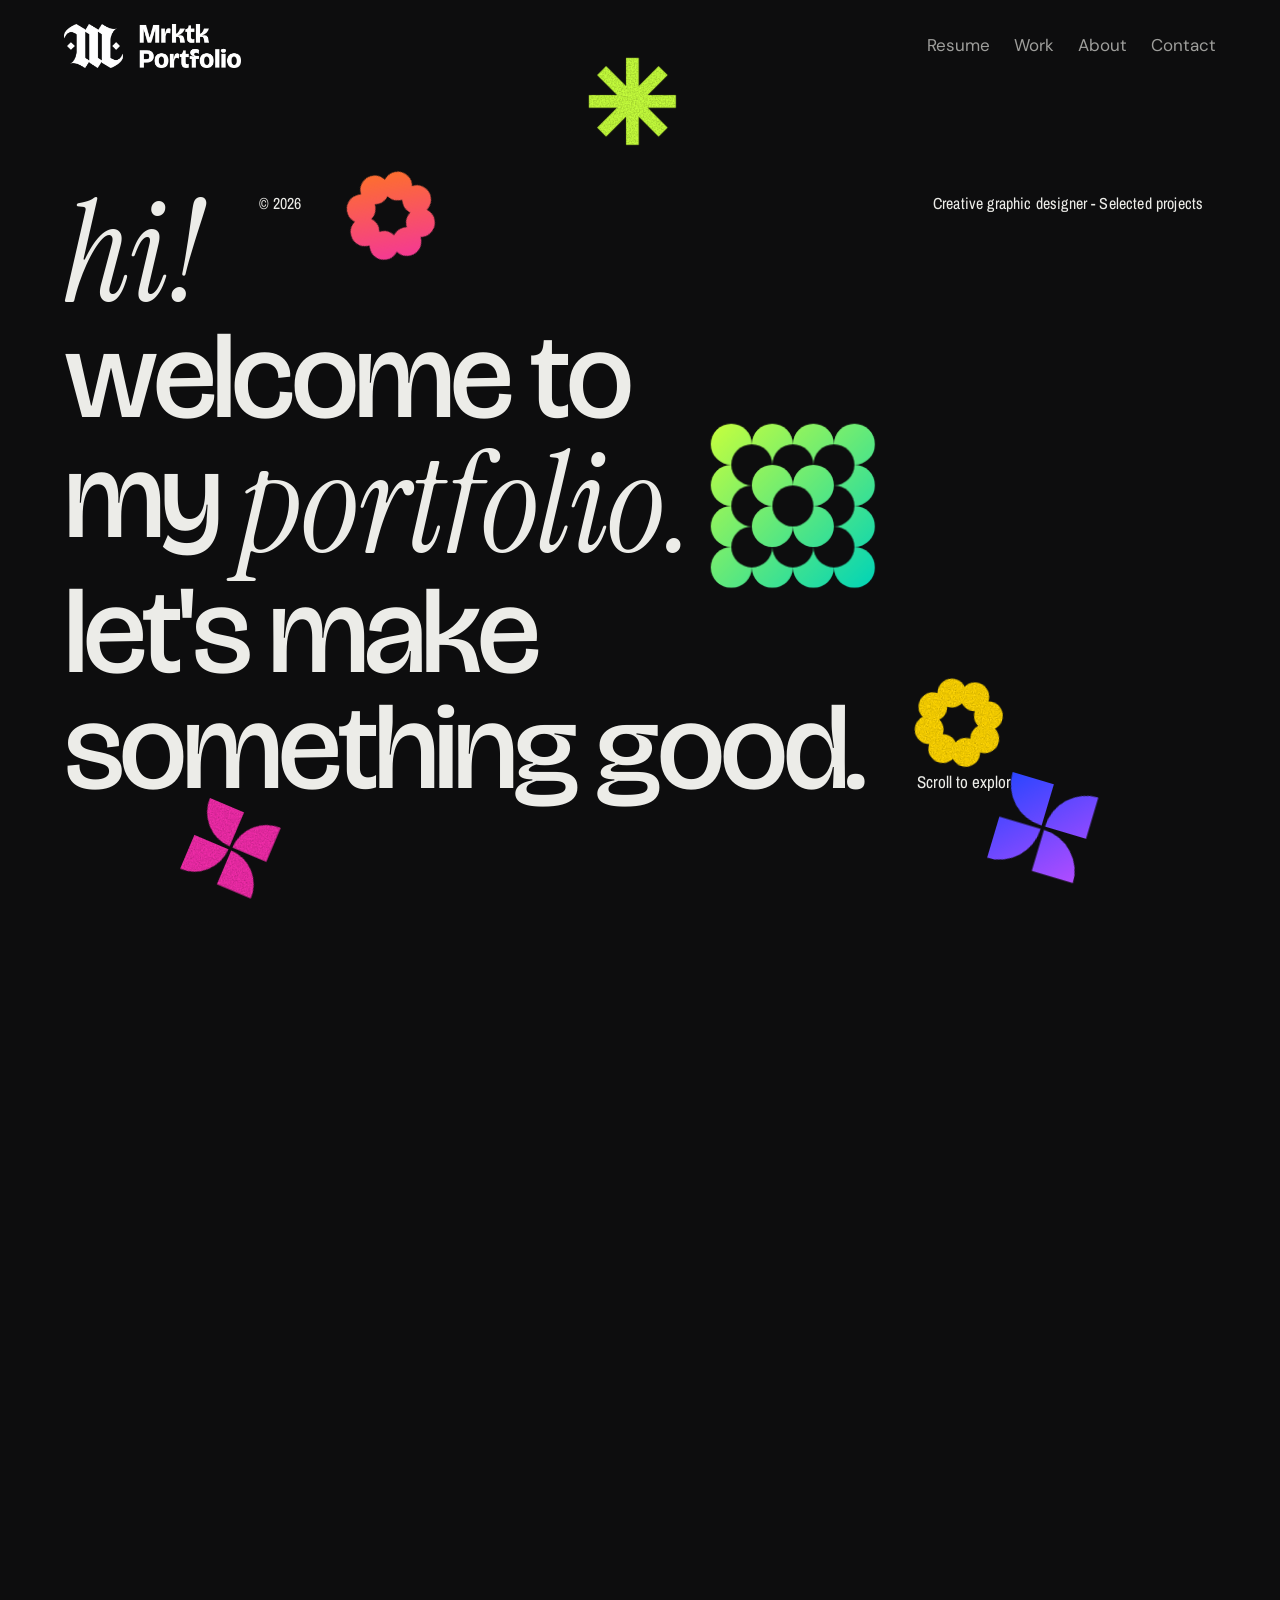
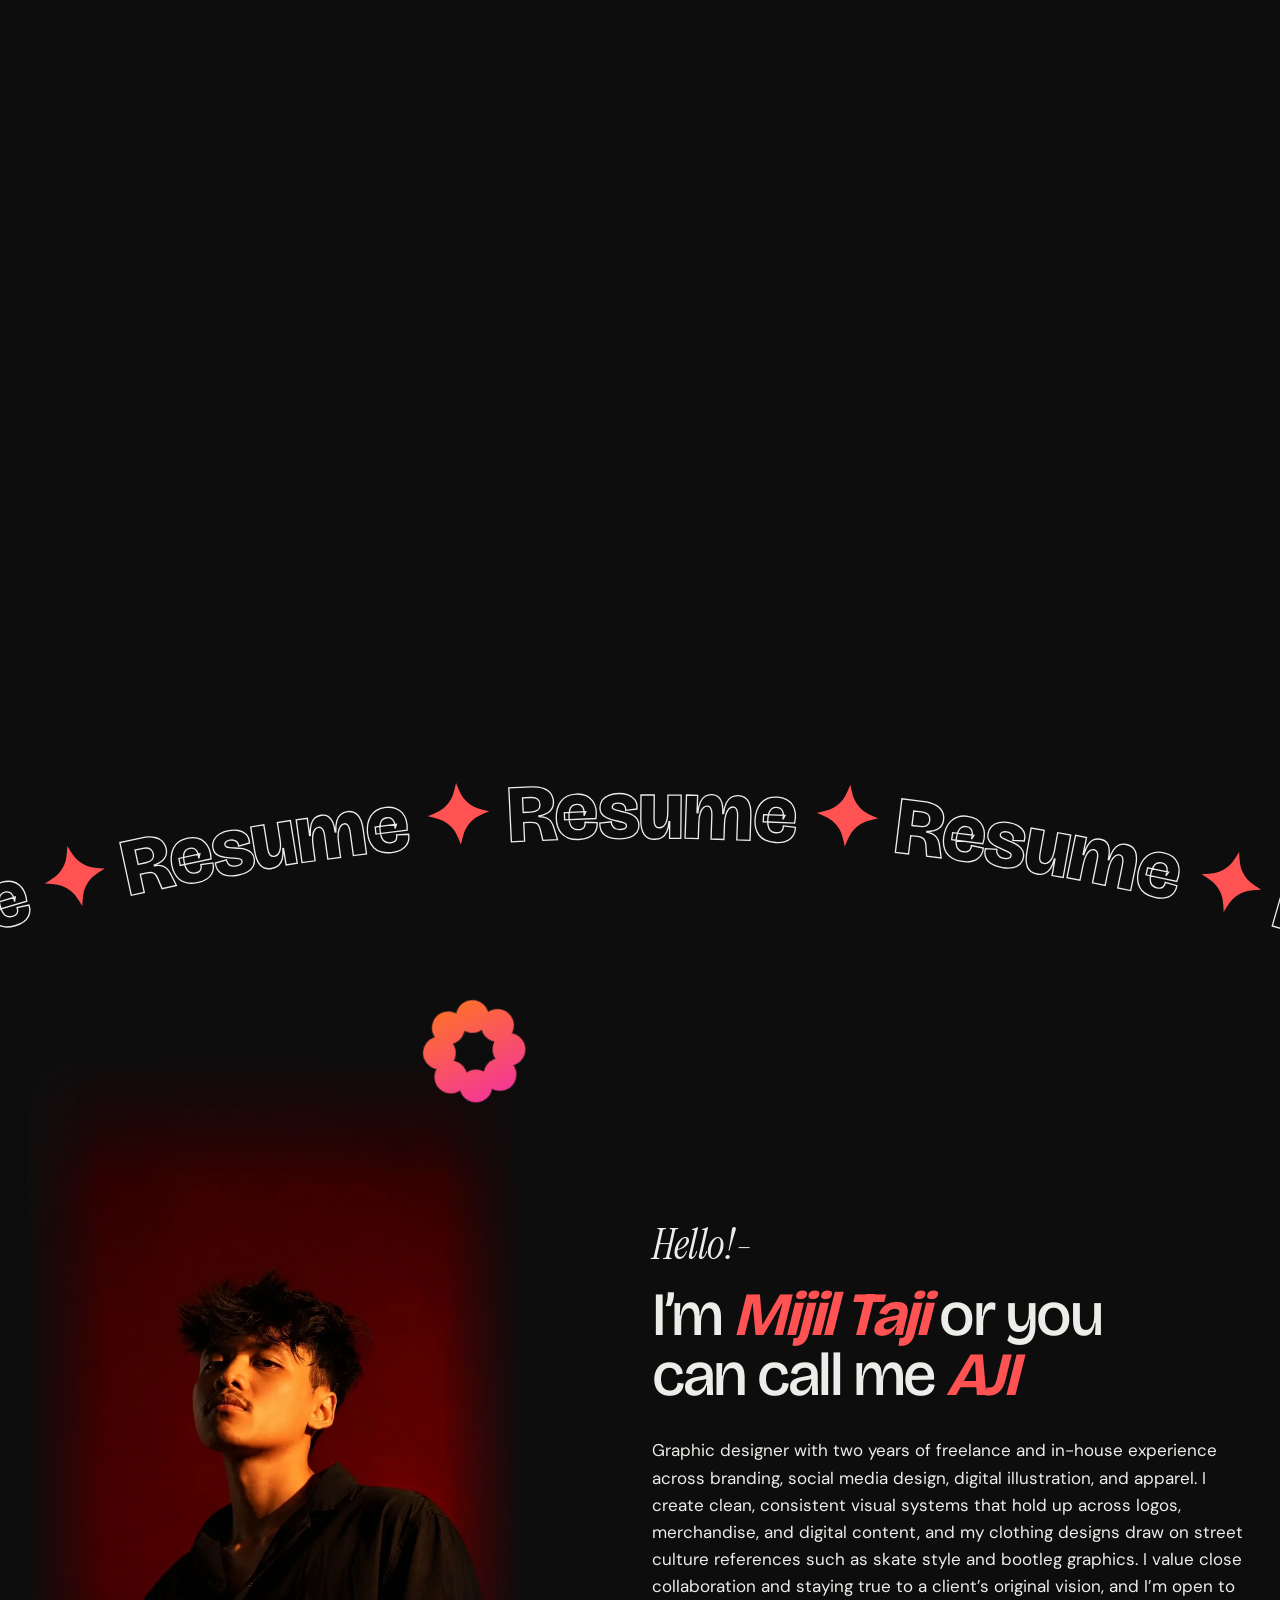
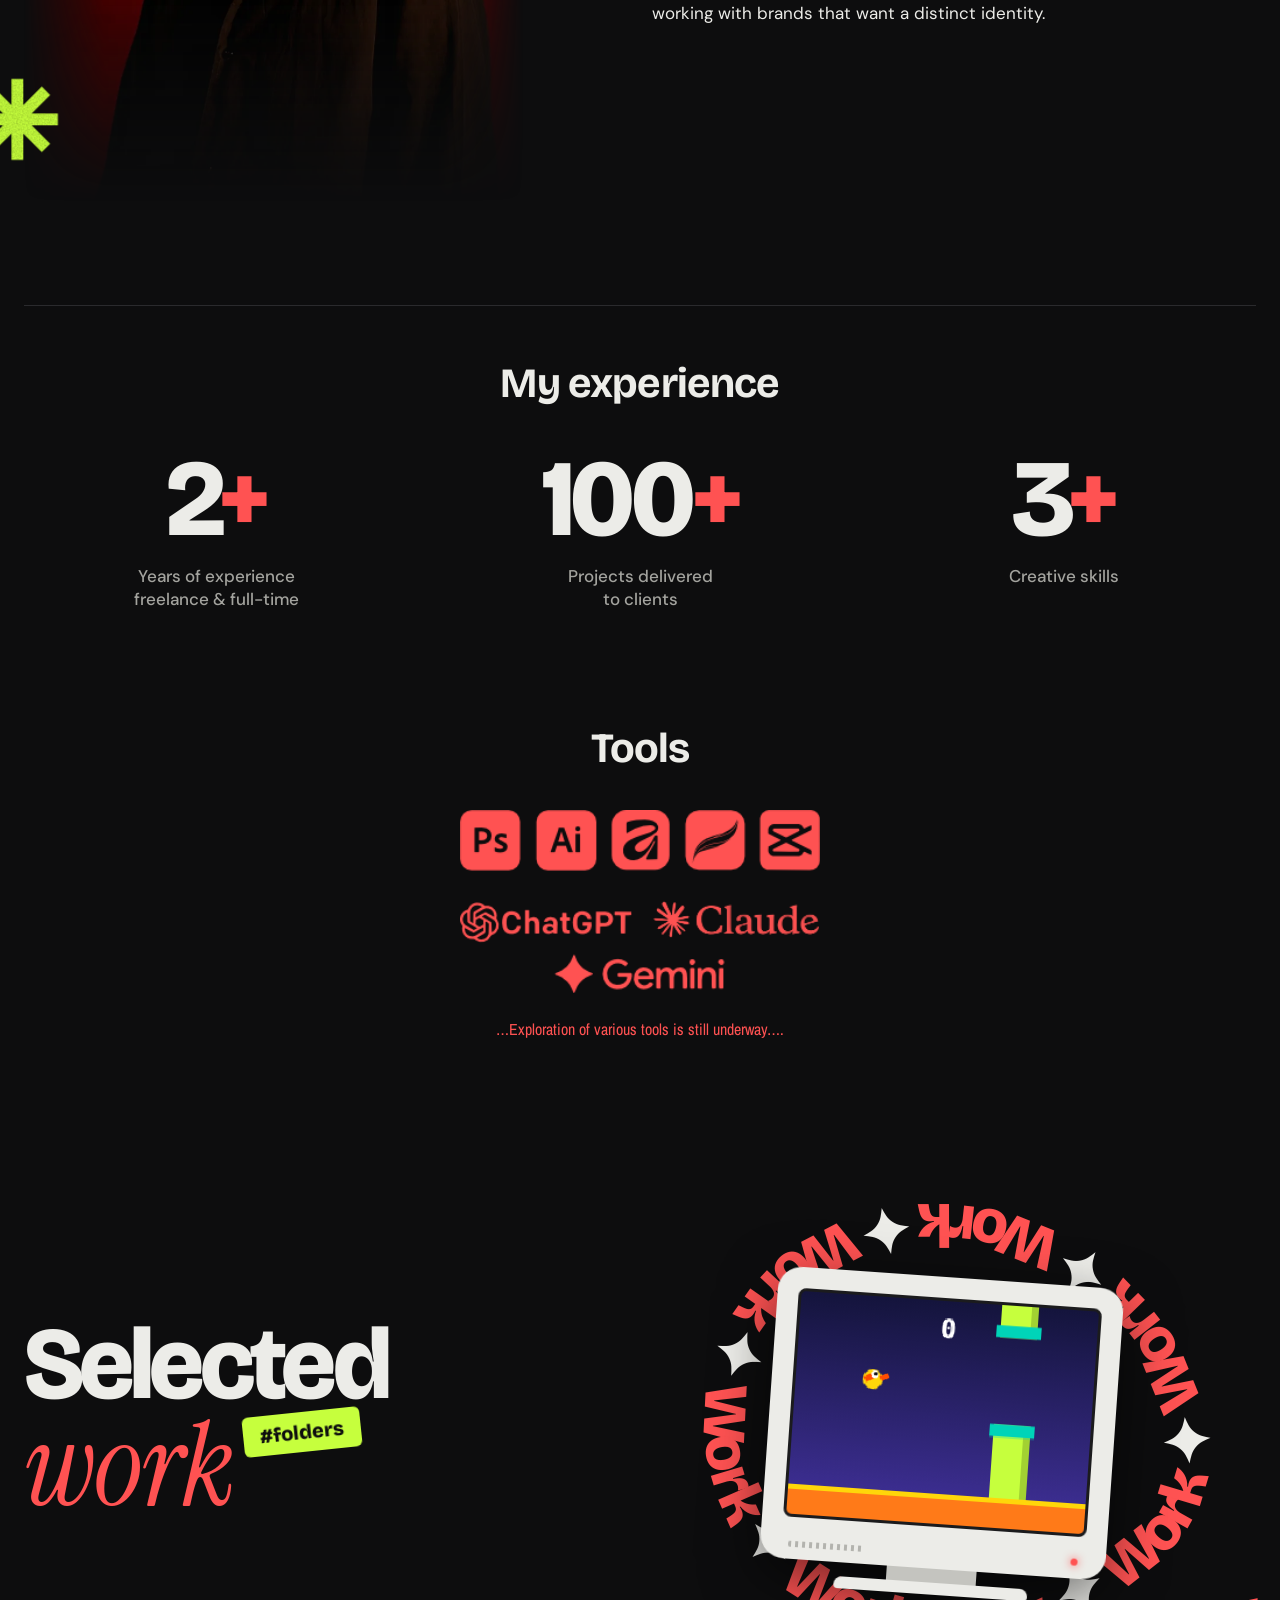
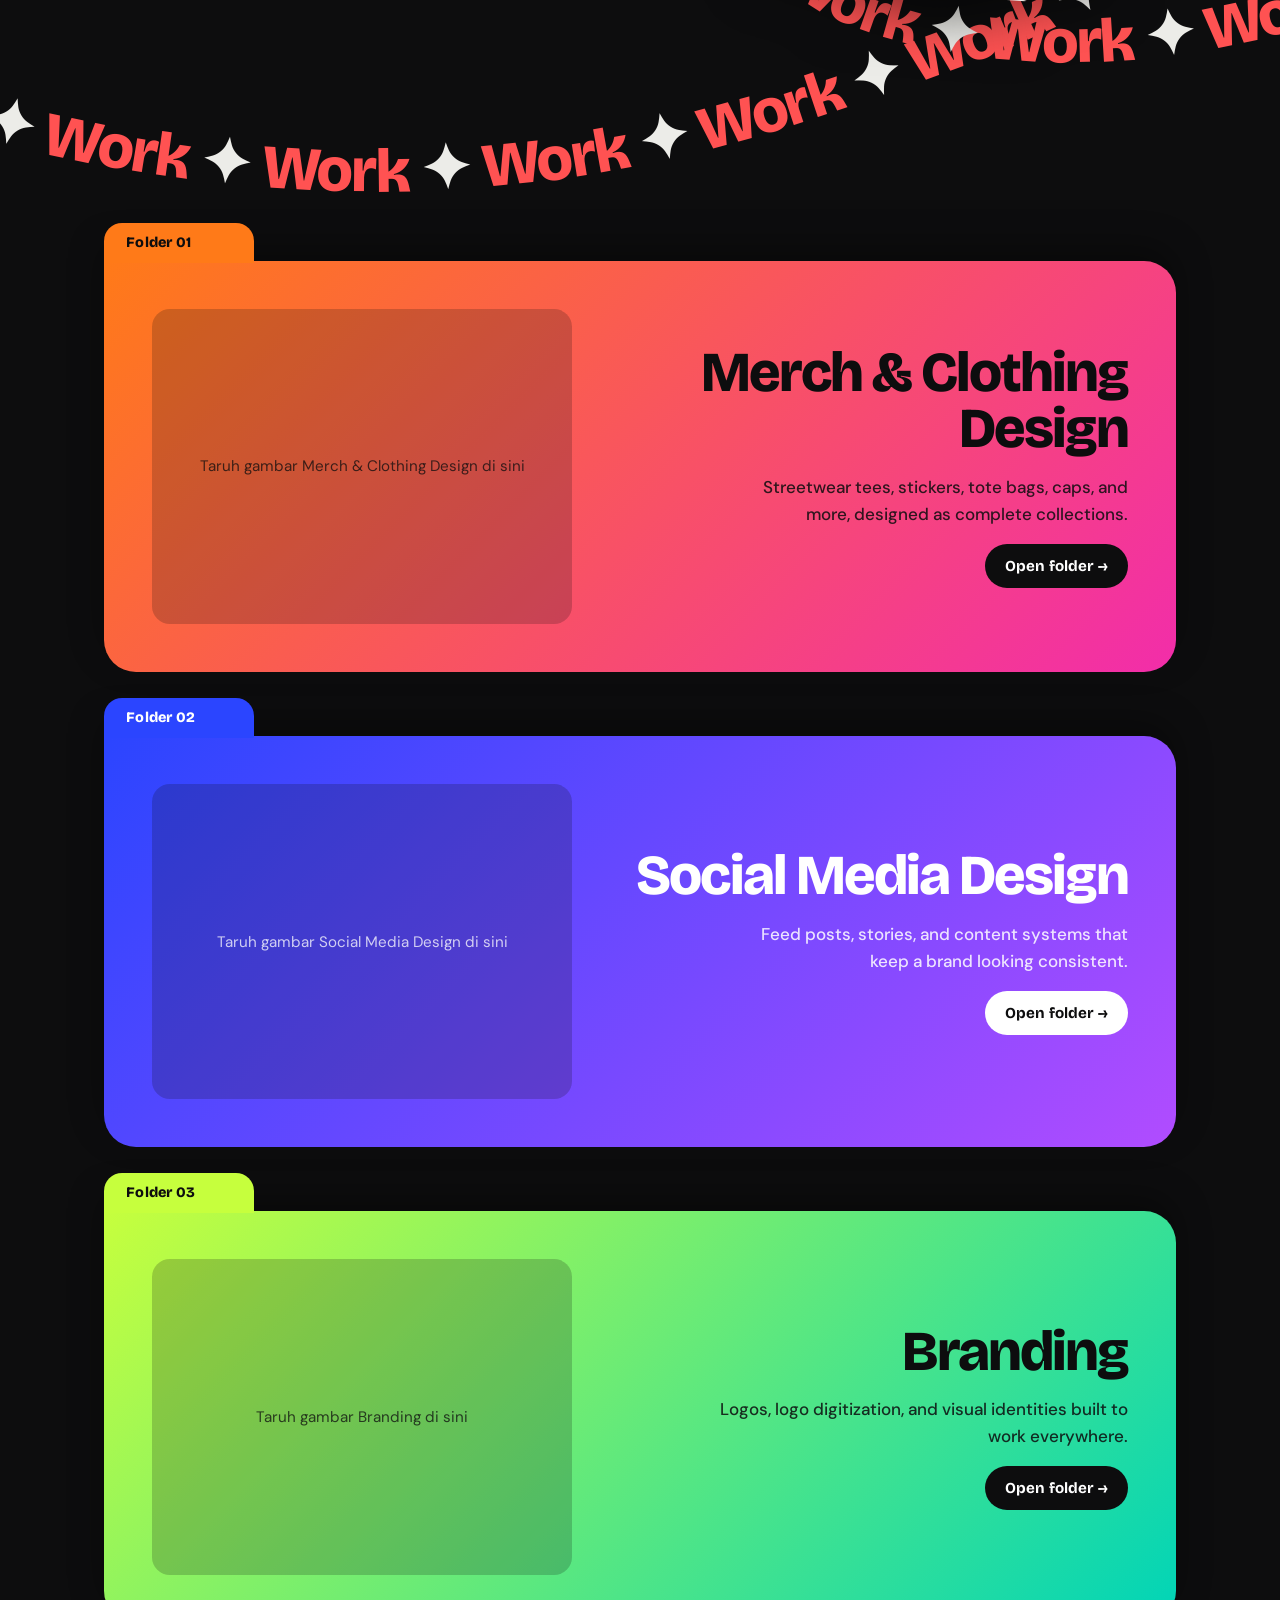
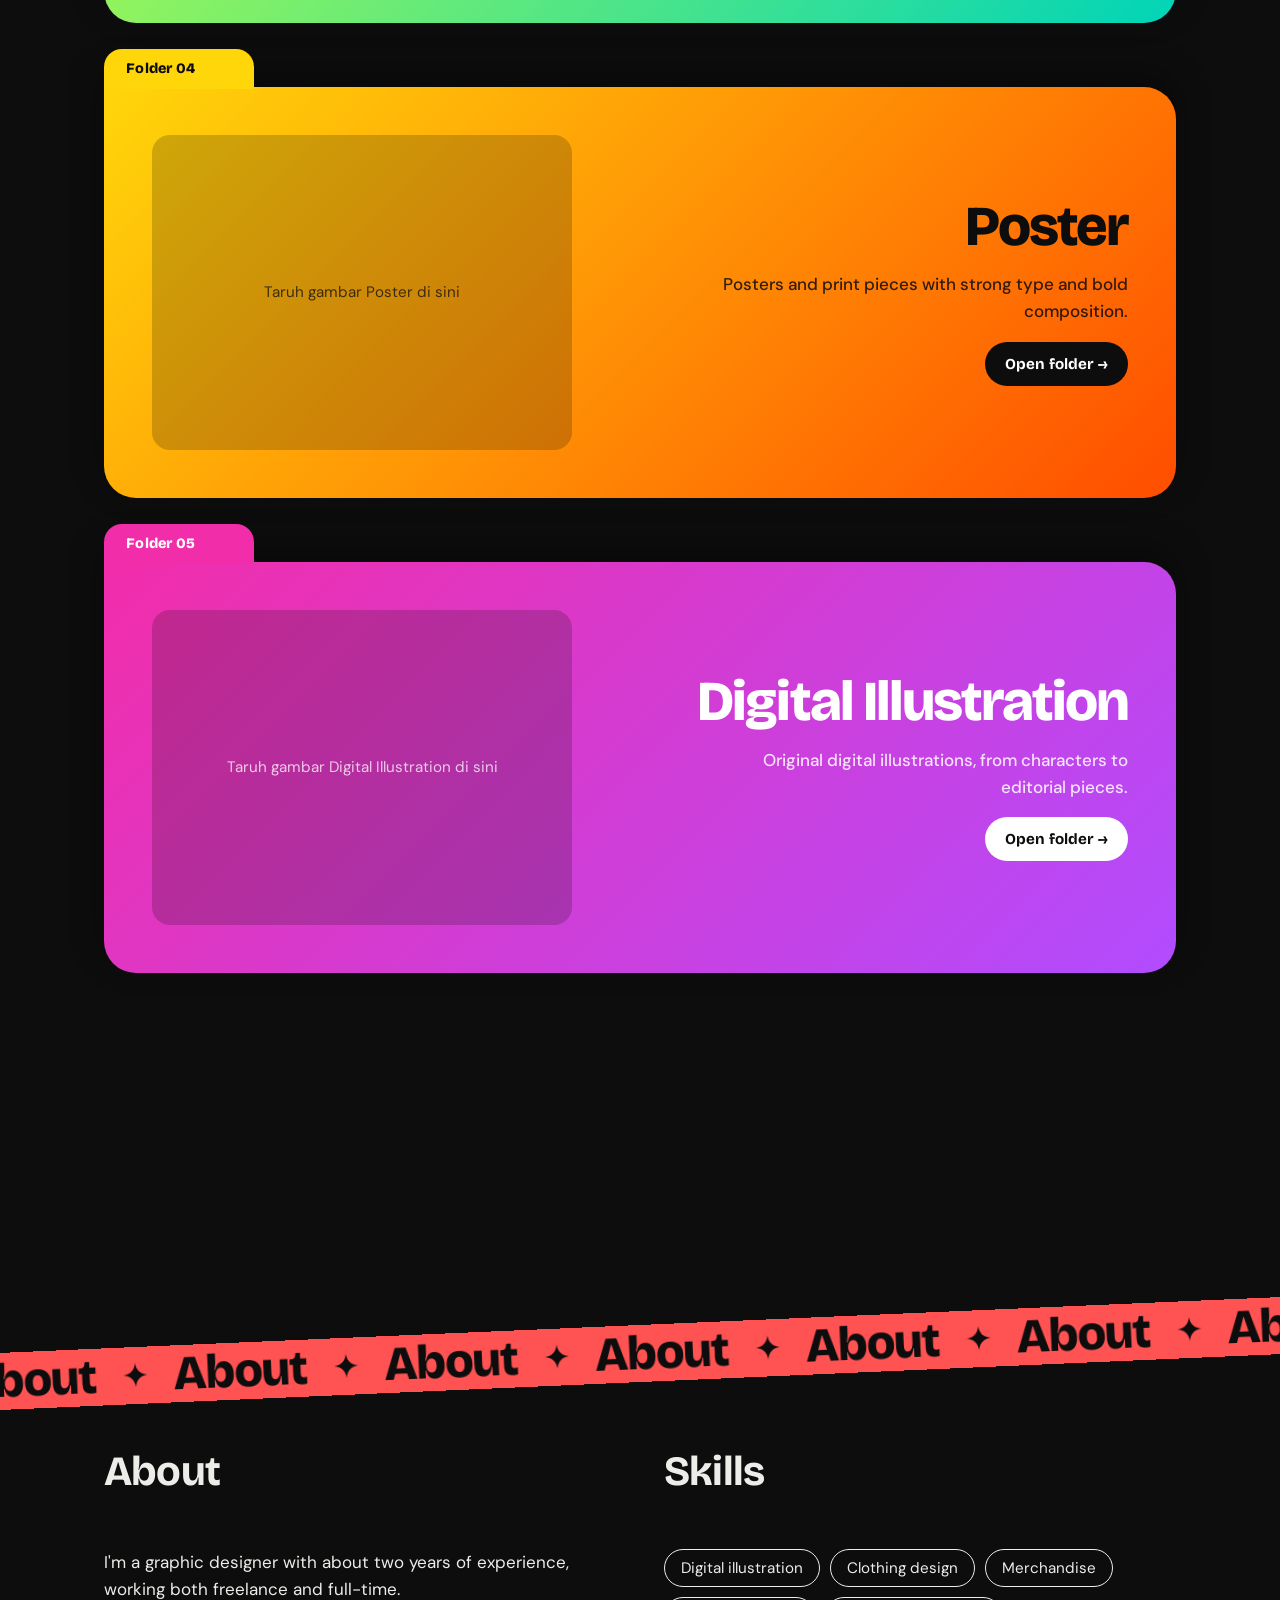
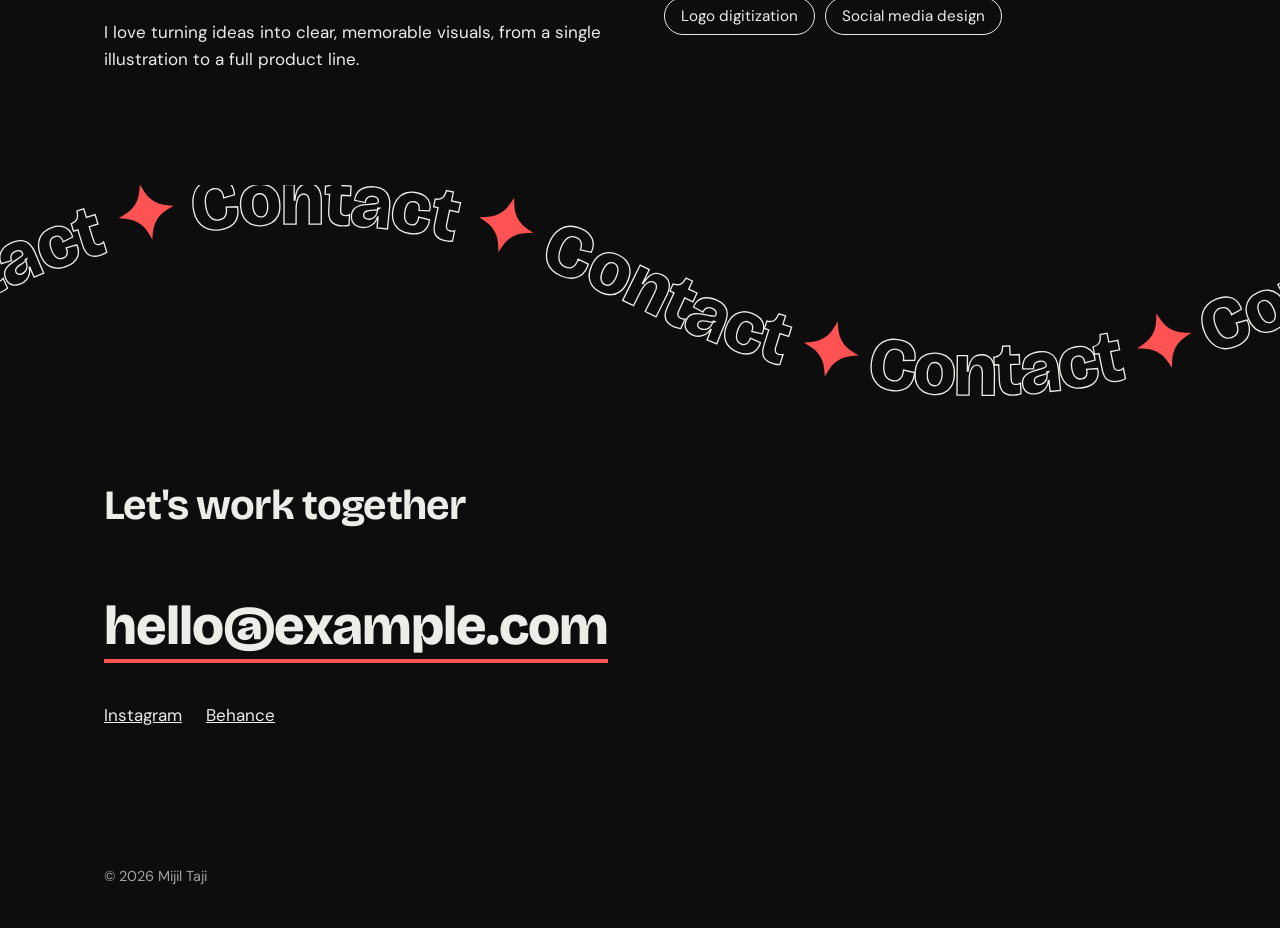
==== commit e73583b6: "Add files via upload" ====
--- a/preview.html
+++ b/preview.html
@@ -305,6 +305,36 @@
   .f-text { align-items: flex-start; text-align: left; }
 }
 
+
+/* ========== GALERI KARYA (jendela yang terbuka saat folder diklik) ========== */
+.gal { position: fixed; inset: 0; z-index: 900; display: grid; place-items: center; padding: clamp(10px, 3vw, 40px); }
+.gal[hidden] { display: none; }
+.gal-bg { position: absolute; inset: 0; background: rgba(5,5,6,.82); backdrop-filter: blur(6px); }
+.gal-box { position: relative; width: min(1100px, 100%); max-height: 100%; display: flex; flex-direction: column; overflow: hidden; background: #131315; border: 1px solid var(--line); border-radius: 24px; box-shadow: 0 30px 80px rgba(0,0,0,.6); }
+.gal-top { display: flex; align-items: center; gap: 16px; padding: 22px clamp(18px, 3vw, 36px); }
+.gal-top > div { flex: 1; min-width: 0; }
+.gal-n { display: block; font: 800 .8rem/1 var(--head); letter-spacing: .08em; text-transform: uppercase; opacity: .75; }
+.gal-top h3 { font-family: var(--head); font-weight: 800; font-size: clamp(1.4rem, 3.4vw, 2.4rem); line-height: 1.05; letter-spacing: -.03em; margin-top: 6px; }
+.gal-x { width: 44px; height: 44px; border-radius: 50%; border: 0; background: rgba(13,13,14,.88); color: #fff; font-size: 1.7rem; line-height: 1; flex-shrink: 0; }
+.gal-btn { display: inline-block; padding: .6em 1.2em; border-radius: 999px; background: var(--ink); color: #0D0D0E; text-decoration: none; font-family: var(--head); font-weight: 700; font-size: .92rem; white-space: nowrap; }
+.gal-follow { background: #0D0D0E; color: #fff; }
+.gal-body { padding: clamp(18px, 3vw, 36px); overflow-y: auto; overscroll-behavior: contain; }
+.gal-pics { columns: 3 240px; column-gap: 16px; }
+.gal-pics img { display: block; width: 100%; height: auto; margin: 0 0 16px; border-radius: 12px; break-inside: avoid; background: var(--line); }
+.gal-h { margin: 28px 0 16px; font-family: var(--head); font-weight: 700; font-size: 1.4rem; }
+.gal-pics + .gal-h { margin-top: 12px; }
+.gal-body > .gal-h:first-child { margin-top: 0; }
+.gal-vids { display: grid; grid-template-columns: repeat(auto-fill, minmax(230px, 1fr)); gap: 24px; }
+.gal-vid { display: flex; flex-direction: column; align-items: center; gap: 12px; }
+.gal-frame { width: 100%; max-width: 300px; aspect-ratio: 9 / 16; border-radius: 16px; overflow: hidden; background: #000; }
+.gal-frame iframe, .gal-frame video { width: 100%; height: 100%; border: 0; display: block; }
+.gal-empty { padding: 48px 0; text-align: center; color: var(--muted); }
+.gal-zoom { position: absolute; inset: 0; z-index: 2; display: grid; place-items: center; padding: 24px; background: rgba(5,5,6,.94); }
+.gal-zoom[hidden] { display: none; }
+.gal-zoom img { max-width: 100%; max-height: 100%; object-fit: contain; border-radius: 10px; }
+.folder:focus-visible { outline: 3px solid #fff; outline-offset: 4px; }
+@media (max-width: 700px) { .gal-top { flex-wrap: wrap; } .gal-follow { order: 3; } }
+
 </style>
 </head>
 <body>
@@ -431,7 +461,7 @@
         3. Hapus baris <span class="ph">
         Warna folder: --c1 dan --c2 (gradien), --fg = warna teks
       -->
-      <a class="folder" href="#" style="--i:0; --c1:#FF7A18; --c2:#F22DAA; --fg:#0D0D0E; --fg2:#FFFFFF">
+      <a class="folder" href="#" data-folder="merch" style="--i:0; --c1:#FF7A18; --c2:#F22DAA; --fg:#0D0D0E; --fg2:#FFFFFF">
         <span class="f-tab">Folder 01</span>
         <div class="f-media">
           <!-- <img src="images/merch.jpg" alt="Merch &amp; Clothing Design"> -->
@@ -443,7 +473,7 @@
           <span class="f-btn">Open folder &rarr;</span>
         </div>
       </a>
-      <a class="folder" href="#" style="--i:1; --c1:#2B45FF; --c2:#B14CFF; --fg:#FFFFFF; --fg2:#0D0D0E">
+      <a class="folder" href="#" data-folder="social" style="--i:1; --c1:#2B45FF; --c2:#B14CFF; --fg:#FFFFFF; --fg2:#0D0D0E">
         <span class="f-tab">Folder 02</span>
         <div class="f-media">
           <!-- <img src="images/social.jpg" alt="Social Media Design"> -->
@@ -455,7 +485,7 @@
           <span class="f-btn">Open folder &rarr;</span>
         </div>
       </a>
-      <a class="folder" href="#" style="--i:2; --c1:#C6FF3D; --c2:#00D4B8; --fg:#0D0D0E; --fg2:#FFFFFF">
+      <a class="folder" href="#" data-folder="branding" style="--i:2; --c1:#C6FF3D; --c2:#00D4B8; --fg:#0D0D0E; --fg2:#FFFFFF">
         <span class="f-tab">Folder 03</span>
         <div class="f-media">
           <!-- <img src="images/branding.jpg" alt="Branding"> -->
@@ -467,7 +497,7 @@
           <span class="f-btn">Open folder &rarr;</span>
         </div>
       </a>
-      <a class="folder" href="#" style="--i:3; --c1:#FFD60A; --c2:#FF4D00; --fg:#0D0D0E; --fg2:#FFFFFF">
+      <a class="folder" href="#" data-folder="poster" style="--i:3; --c1:#FFD60A; --c2:#FF4D00; --fg:#0D0D0E; --fg2:#FFFFFF">
         <span class="f-tab">Folder 04</span>
         <div class="f-media">
           <!-- <img src="images/poster.jpg" alt="Poster"> -->
@@ -479,7 +509,7 @@
           <span class="f-btn">Open folder &rarr;</span>
         </div>
       </a>
-      <a class="folder" href="#" style="--i:4; --c1:#F22DAA; --c2:#B14CFF; --fg:#FFFFFF; --fg2:#0D0D0E">
+      <a class="folder" href="#" data-folder="illustration" style="--i:4; --c1:#F22DAA; --c2:#B14CFF; --fg:#FFFFFF; --fg2:#0D0D0E">
         <span class="f-tab">Folder 05</span>
         <div class="f-media">
           <!-- <img src="images/illustration.jpg" alt="Digital Illustration"> -->
@@ -537,6 +567,74 @@
 
 <!-- GSAP (library animasi, gratis) -->
 <script src="https://cdnjs.cloudflare.com/ajax/libs/gsap/3.12.5/gsap.min.js"></script>
+<script>
+/* =====================================================================
+   FILE UNTUK MENAMBAH KARYA  (tidak perlu bisa coding, cukup copy-paste)
+   =====================================================================
+   LANGKAH SINGKAT:
+   1. Taruh file gambar (PNG) ke folder  images/karya/
+   2. Tulis nama filenya di daftar "gambar" di bawah ini (harus sama persis,
+      huruf besar-kecilnya juga, dan jangan pakai spasi, contoh: merch-1.png)
+   3. Untuk video TikTok, tempel LINK videonya di daftar "video"
+   4. Simpan. Selesai!
+
+   ATURAN PENTING:
+   - Setiap nama/link ditulis di dalam tanda kutip '...' dan diakhiri koma ,
+   - Tanda // di depan baris artinya baris itu DIABAIKAN (cuma catatan).
+     Hapus // untuk mengaktifkannya.
+   ===================================================================== */
+
+/* GANTI dengan link akun TikTok-mu (buka profil TikTok-mu, salin link-nya) */
+var TIKTOK_AKUN = 'https://www.tiktok.com/@usernamekamu';
+
+var KARYA = {
+
+  /* Folder 01: Merch & Clothing Design */
+  merch: {
+    gambar: [
+      // 'merch-1.png',
+      // 'merch-2.png',
+    ],
+    video: [
+      // 'https://www.tiktok.com/@usernamekamu/video/1234567890123456789',
+    ],
+  },
+
+  /* Folder 02: Social Media Design */
+  social: {
+    gambar: [
+      // 'social-1.png',
+    ],
+    video: [],
+  },
+
+  /* Folder 03: Branding */
+  branding: {
+    gambar: [
+      // 'branding-1.png',
+    ],
+    video: [],
+  },
+
+  /* Folder 04: Poster */
+  poster: {
+    gambar: [
+      // 'poster-1.png',
+    ],
+    video: [],
+  },
+
+  /* Folder 05: Digital Illustration */
+  illustration: {
+    gambar: [
+      // 'illustration-1.png',
+    ],
+    video: [],
+  },
+
+};
+
+</script>
 <script>
 /* =====================================================================
    script.js  —  GERAKAN & INTERAKSI website
@@ -670,6 +768,64 @@
   }).observe(cv);
 })();
 
+/* ===== 3. Galeri karya: klik folder -> jendela berisi gambar + video TikTok =====
+   Isinya diatur di js/karya.js (bukan di sini). */
+(function () {
+  var DIR = 'images/karya/', data = window.KARYA || {}, tt = window.TIKTOK_AKUN || '#';
+  var folders = document.querySelectorAll('.folder[data-folder]'); if (!folders.length) return;
+  var esc = function (s) { return String(s).replace(/[&<>"]/g, function (m) { return { '&': '&amp;', '<': '&lt;', '>': '&gt;', '"': '&quot;' }[m]; }); };
+
+  /* gambar pertama tiap folder otomatis jadi sampul folder */
+  folders.forEach(function (f) {
+    var d = data[f.dataset.folder], m = f.querySelector('.f-media');
+    if (d && d.gambar && d.gambar.length && m) m.innerHTML = '<img src="' + DIR + esc(d.gambar[0]) + '" alt="' + esc(f.querySelector('h3').textContent) + '" loading="lazy">';
+  });
+
+  var box = document.createElement('div'); box.className = 'gal'; box.hidden = true; box.setAttribute('role', 'dialog'); box.setAttribute('aria-modal', 'true');
+  document.body.appendChild(box);
+  var lastFocus = null;
+
+  function videoCard(v) {
+    var id = (String(v).match(/video\/(\d+)/) || [])[1], isTT = /^https?:/i.test(v);
+    var btn = '<a class="gal-btn" href="' + esc(isTT ? v : tt) + '" target="_blank" rel="noopener">Watch on TikTok &nearr;</a>';
+    if (isTT && id) return '<div class="gal-vid"><div class="gal-frame"><iframe src="https://www.tiktok.com/player/v1/' + id + '?rel=0" allow="fullscreen; encrypted-media" loading="lazy" title="TikTok video"></iframe></div>' + btn + '</div>';
+    if (isTT) return '<div class="gal-vid">' + btn + '</div>';                    /* link pendek/tanpa ID: cukup tombol */
+    return '<div class="gal-vid"><div class="gal-frame"><video src="' + DIR + esc(v) + '" controls playsinline preload="metadata"></video></div>' + btn + '</div>';   /* file .mp4 */
+  }
+
+  function open(f) {
+    var d = data[f.dataset.folder] || {}, pics = d.gambar || [], vids = d.video || [];
+    var c1 = f.style.getPropertyValue('--c1'), c2 = f.style.getPropertyValue('--c2'), fg = f.style.getPropertyValue('--fg');
+    var html = '<div class="gal-bg" data-close></div><div class="gal-box"><div class="gal-top" style="background:linear-gradient(135deg,' + c1 + ',' + c2 + ');color:' + fg + '">'
+      + '<div><span class="gal-n">' + esc(f.querySelector('.f-tab').textContent) + '</span><h3>' + f.querySelector('h3').innerHTML + '</h3></div>'
+      + '<a class="gal-btn gal-follow" href="' + esc(tt) + '" target="_blank" rel="noopener">Follow on TikTok &nearr;</a>'
+      + '<button class="gal-x" data-close aria-label="Close">&times;</button></div><div class="gal-body">';
+    if (pics.length) html += '<div class="gal-pics">' + pics.map(function (p) { return '<img src="' + DIR + esc(p) + '" alt="" loading="lazy">'; }).join('') + '</div>';
+    if (vids.length) html += '<h4 class="gal-h">Videos</h4><div class="gal-vids">' + vids.map(videoCard).join('') + '</div>';
+    if (!pics.length && !vids.length) html += '<p class="gal-empty">New work for this folder is coming soon.</p>';
+    box.innerHTML = html + '</div></div><div class="gal-zoom" hidden></div>';
+    lastFocus = document.activeElement; box.hidden = false; document.documentElement.style.overflow = 'hidden';
+    box.querySelector('.gal-x').focus();
+  }
+  function close() {
+    box.hidden = true; box.innerHTML = '';                      /* video ikut berhenti */
+    document.documentElement.style.overflow = ''; if (lastFocus) lastFocus.focus();
+  }
+
+  folders.forEach(function (f) { f.addEventListener('click', function (e) { e.preventDefault(); open(f); }); });
+  box.addEventListener('click', function (e) {
+    var z = box.querySelector('.gal-zoom');
+    if (e.target.closest('.gal-zoom')) { z.hidden = true; z.innerHTML = ''; return; }
+    if (e.target.closest('[data-close]')) return close();
+    var im = e.target.closest('.gal-pics img');                  /* klik gambar = tampil besar */
+    if (im) { z.innerHTML = '<img src="' + im.src + '" alt="">'; z.hidden = false; }
+  });
+  document.addEventListener('keydown', function (e) {
+    if (e.key !== 'Escape' || box.hidden) return;
+    var z = box.querySelector('.gal-zoom'); if (z && !z.hidden) { z.hidden = true; z.innerHTML = ''; } else close();
+  });
+})();
+
 /* ===== 1b. Headline bergerak saat di-scroll: hitung progress 0 sampai 1 ===== */
 var hero = document.querySelector('.hero2');
 if (hero && !window.matchMedia('(prefers-reduced-motion: reduce)').matches) {
--- a/css/style.css
+++ b/css/style.css
@@ -288,3 +288,33 @@
   .folder { position: relative; top: auto; grid-template-columns: 1fr; min-height: 0; margin-bottom: 56px; }
   .f-text { align-items: flex-start; text-align: left; }
 }
+
+
+/* ========== GALERI KARYA (jendela yang terbuka saat folder diklik) ========== */
+.gal { position: fixed; inset: 0; z-index: 900; display: grid; place-items: center; padding: clamp(10px, 3vw, 40px); }
+.gal[hidden] { display: none; }
+.gal-bg { position: absolute; inset: 0; background: rgba(5,5,6,.82); backdrop-filter: blur(6px); }
+.gal-box { position: relative; width: min(1100px, 100%); max-height: 100%; display: flex; flex-direction: column; overflow: hidden; background: #131315; border: 1px solid var(--line); border-radius: 24px; box-shadow: 0 30px 80px rgba(0,0,0,.6); }
+.gal-top { display: flex; align-items: center; gap: 16px; padding: 22px clamp(18px, 3vw, 36px); }
+.gal-top > div { flex: 1; min-width: 0; }
+.gal-n { display: block; font: 800 .8rem/1 var(--head); letter-spacing: .08em; text-transform: uppercase; opacity: .75; }
+.gal-top h3 { font-family: var(--head); font-weight: 800; font-size: clamp(1.4rem, 3.4vw, 2.4rem); line-height: 1.05; letter-spacing: -.03em; margin-top: 6px; }
+.gal-x { width: 44px; height: 44px; border-radius: 50%; border: 0; background: rgba(13,13,14,.88); color: #fff; font-size: 1.7rem; line-height: 1; flex-shrink: 0; }
+.gal-btn { display: inline-block; padding: .6em 1.2em; border-radius: 999px; background: var(--ink); color: #0D0D0E; text-decoration: none; font-family: var(--head); font-weight: 700; font-size: .92rem; white-space: nowrap; }
+.gal-follow { background: #0D0D0E; color: #fff; }
+.gal-body { padding: clamp(18px, 3vw, 36px); overflow-y: auto; overscroll-behavior: contain; }
+.gal-pics { columns: 3 240px; column-gap: 16px; }
+.gal-pics img { display: block; width: 100%; height: auto; margin: 0 0 16px; border-radius: 12px; break-inside: avoid; background: var(--line); }
+.gal-h { margin: 28px 0 16px; font-family: var(--head); font-weight: 700; font-size: 1.4rem; }
+.gal-pics + .gal-h { margin-top: 12px; }
+.gal-body > .gal-h:first-child { margin-top: 0; }
+.gal-vids { display: grid; grid-template-columns: repeat(auto-fill, minmax(230px, 1fr)); gap: 24px; }
+.gal-vid { display: flex; flex-direction: column; align-items: center; gap: 12px; }
+.gal-frame { width: 100%; max-width: 300px; aspect-ratio: 9 / 16; border-radius: 16px; overflow: hidden; background: #000; }
+.gal-frame iframe, .gal-frame video { width: 100%; height: 100%; border: 0; display: block; }
+.gal-empty { padding: 48px 0; text-align: center; color: var(--muted); }
+.gal-zoom { position: absolute; inset: 0; z-index: 2; display: grid; place-items: center; padding: 24px; background: rgba(5,5,6,.94); }
+.gal-zoom[hidden] { display: none; }
+.gal-zoom img { max-width: 100%; max-height: 100%; object-fit: contain; border-radius: 10px; }
+.folder:focus-visible { outline: 3px solid #fff; outline-offset: 4px; }
+@media (max-width: 700px) { .gal-top { flex-wrap: wrap; } .gal-follow { order: 3; } }
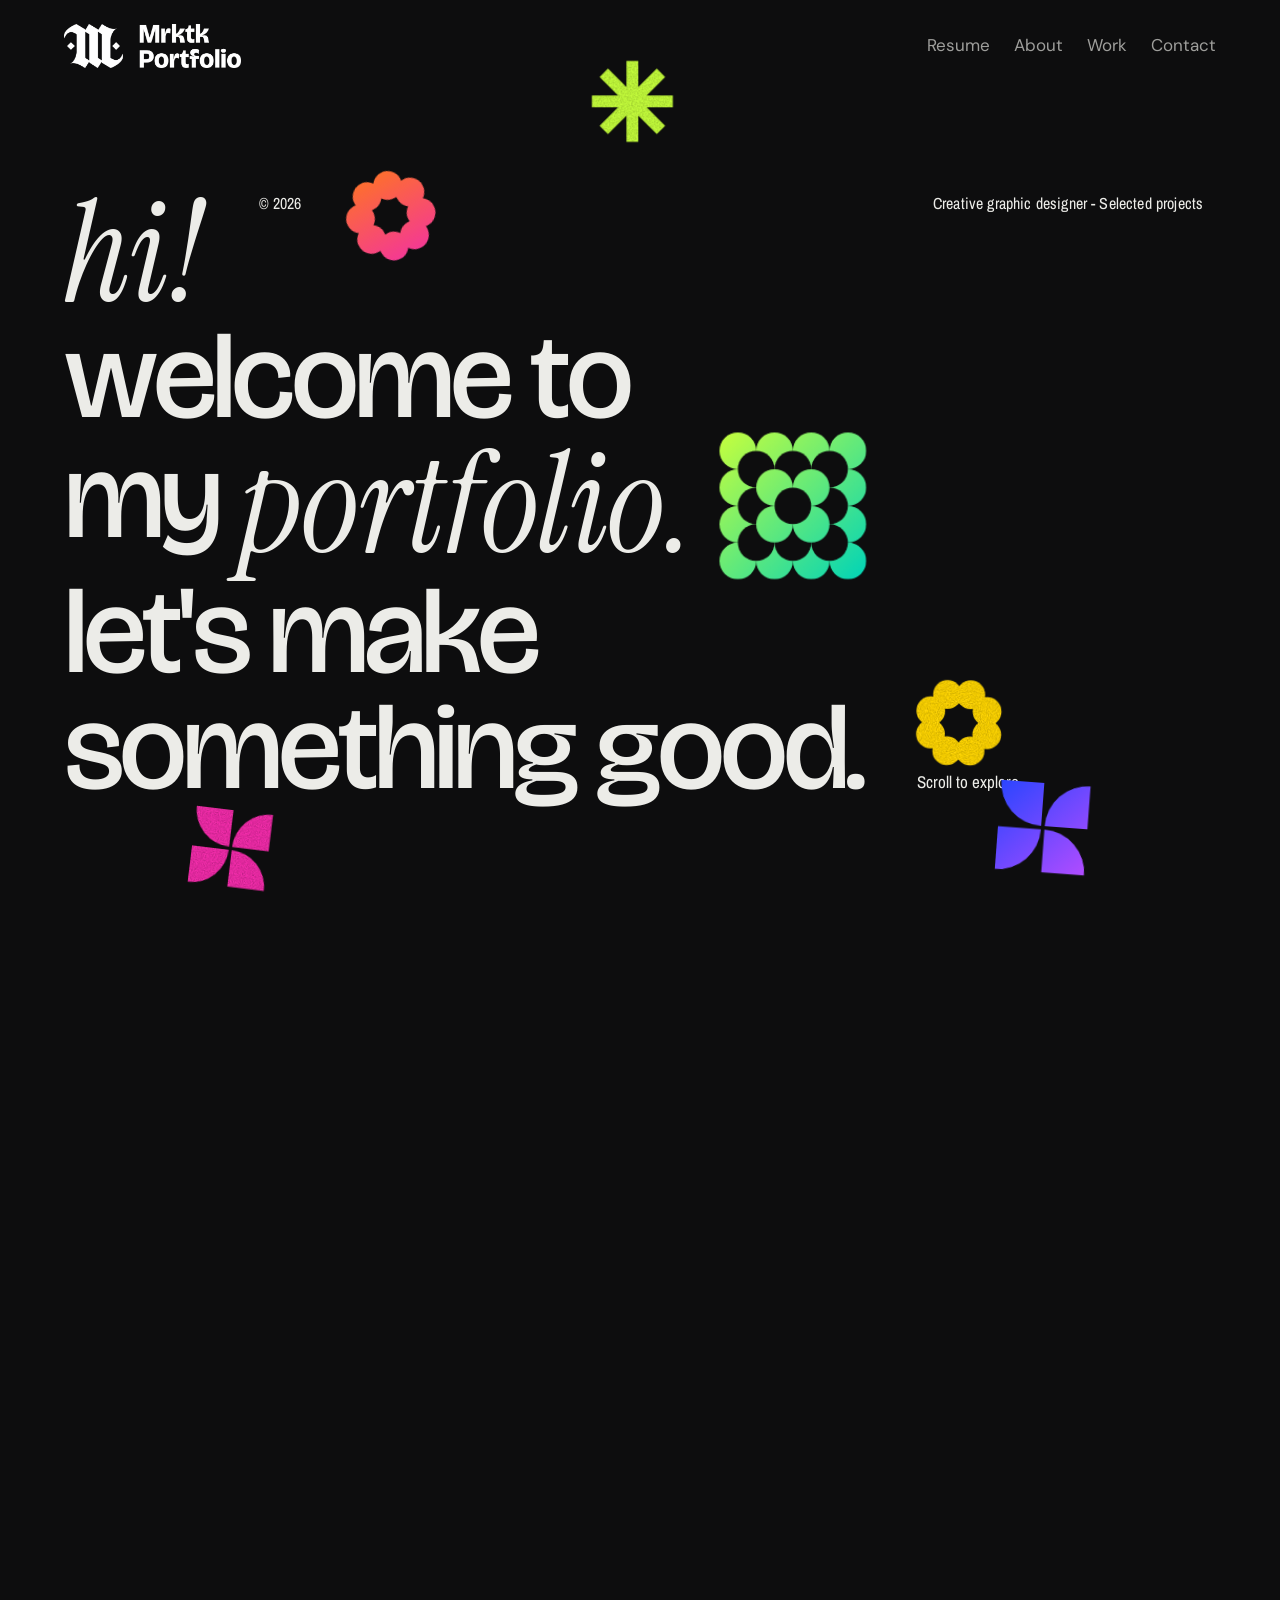
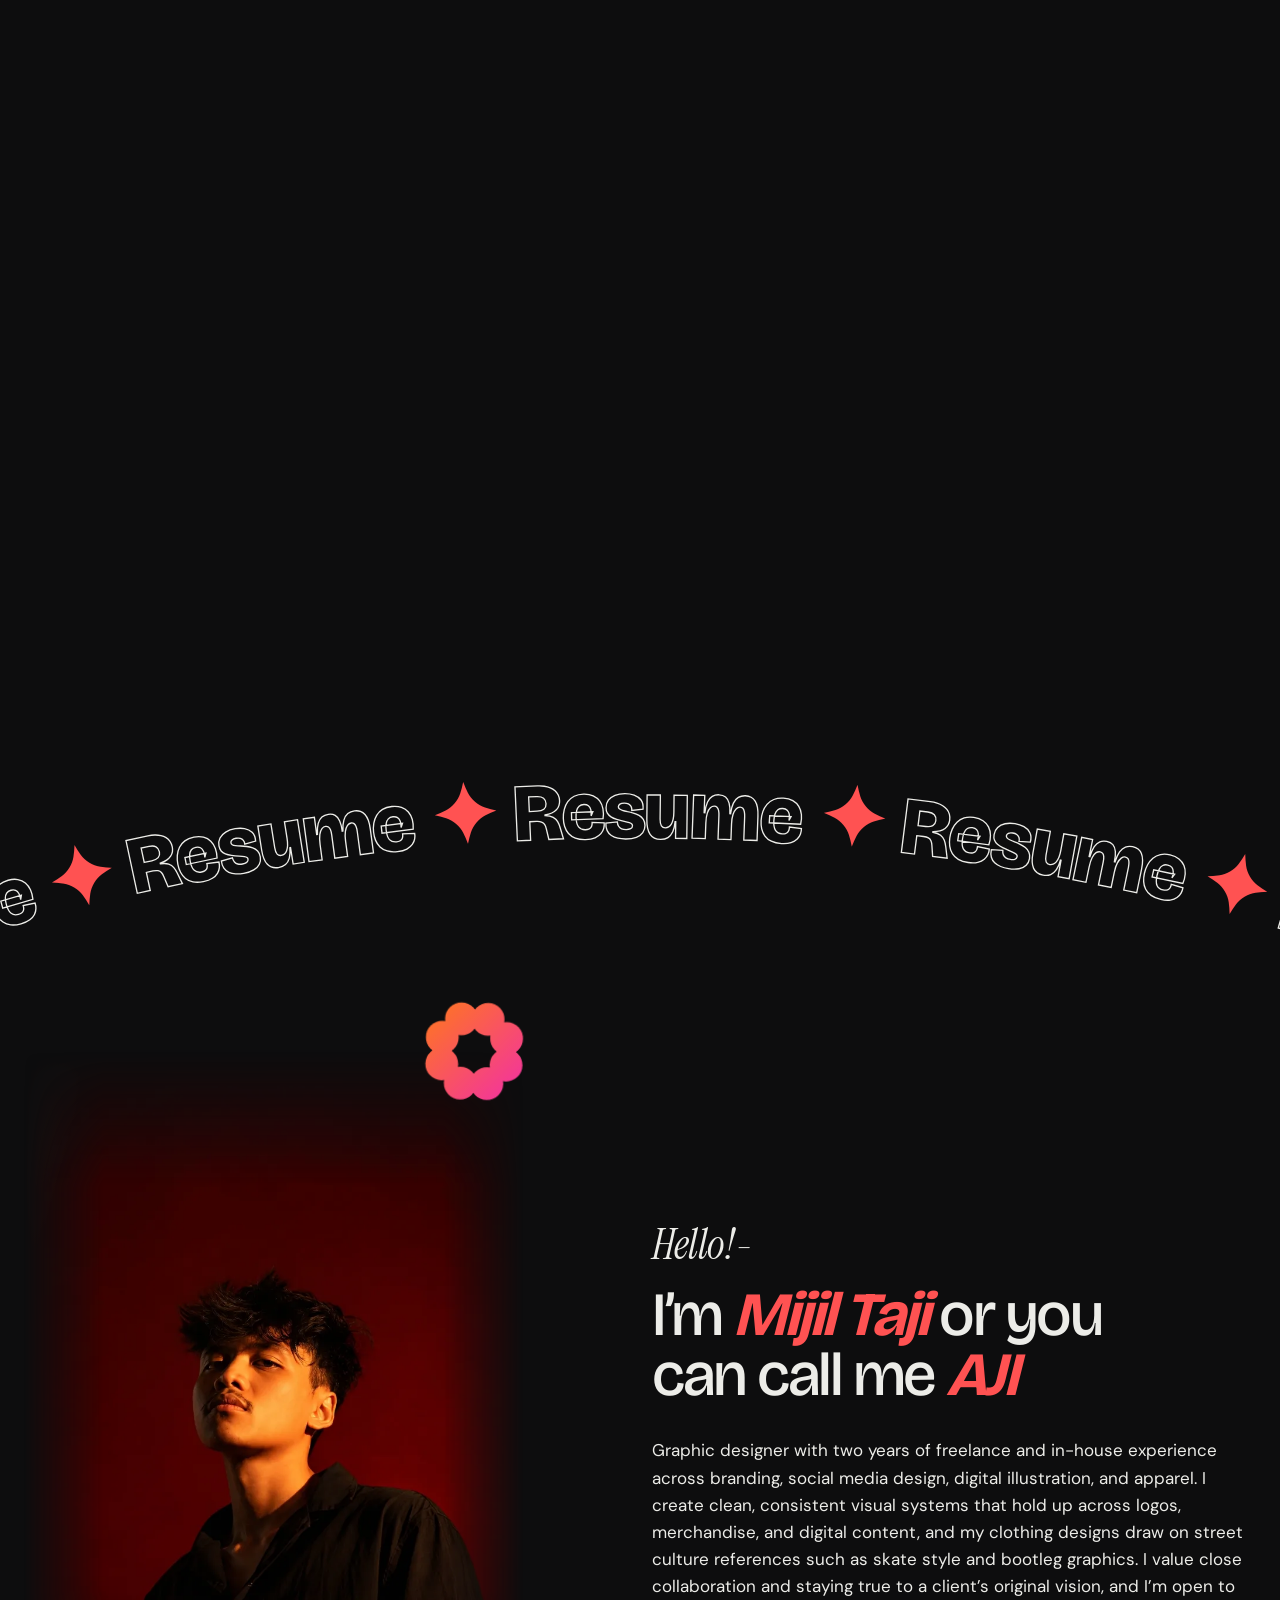
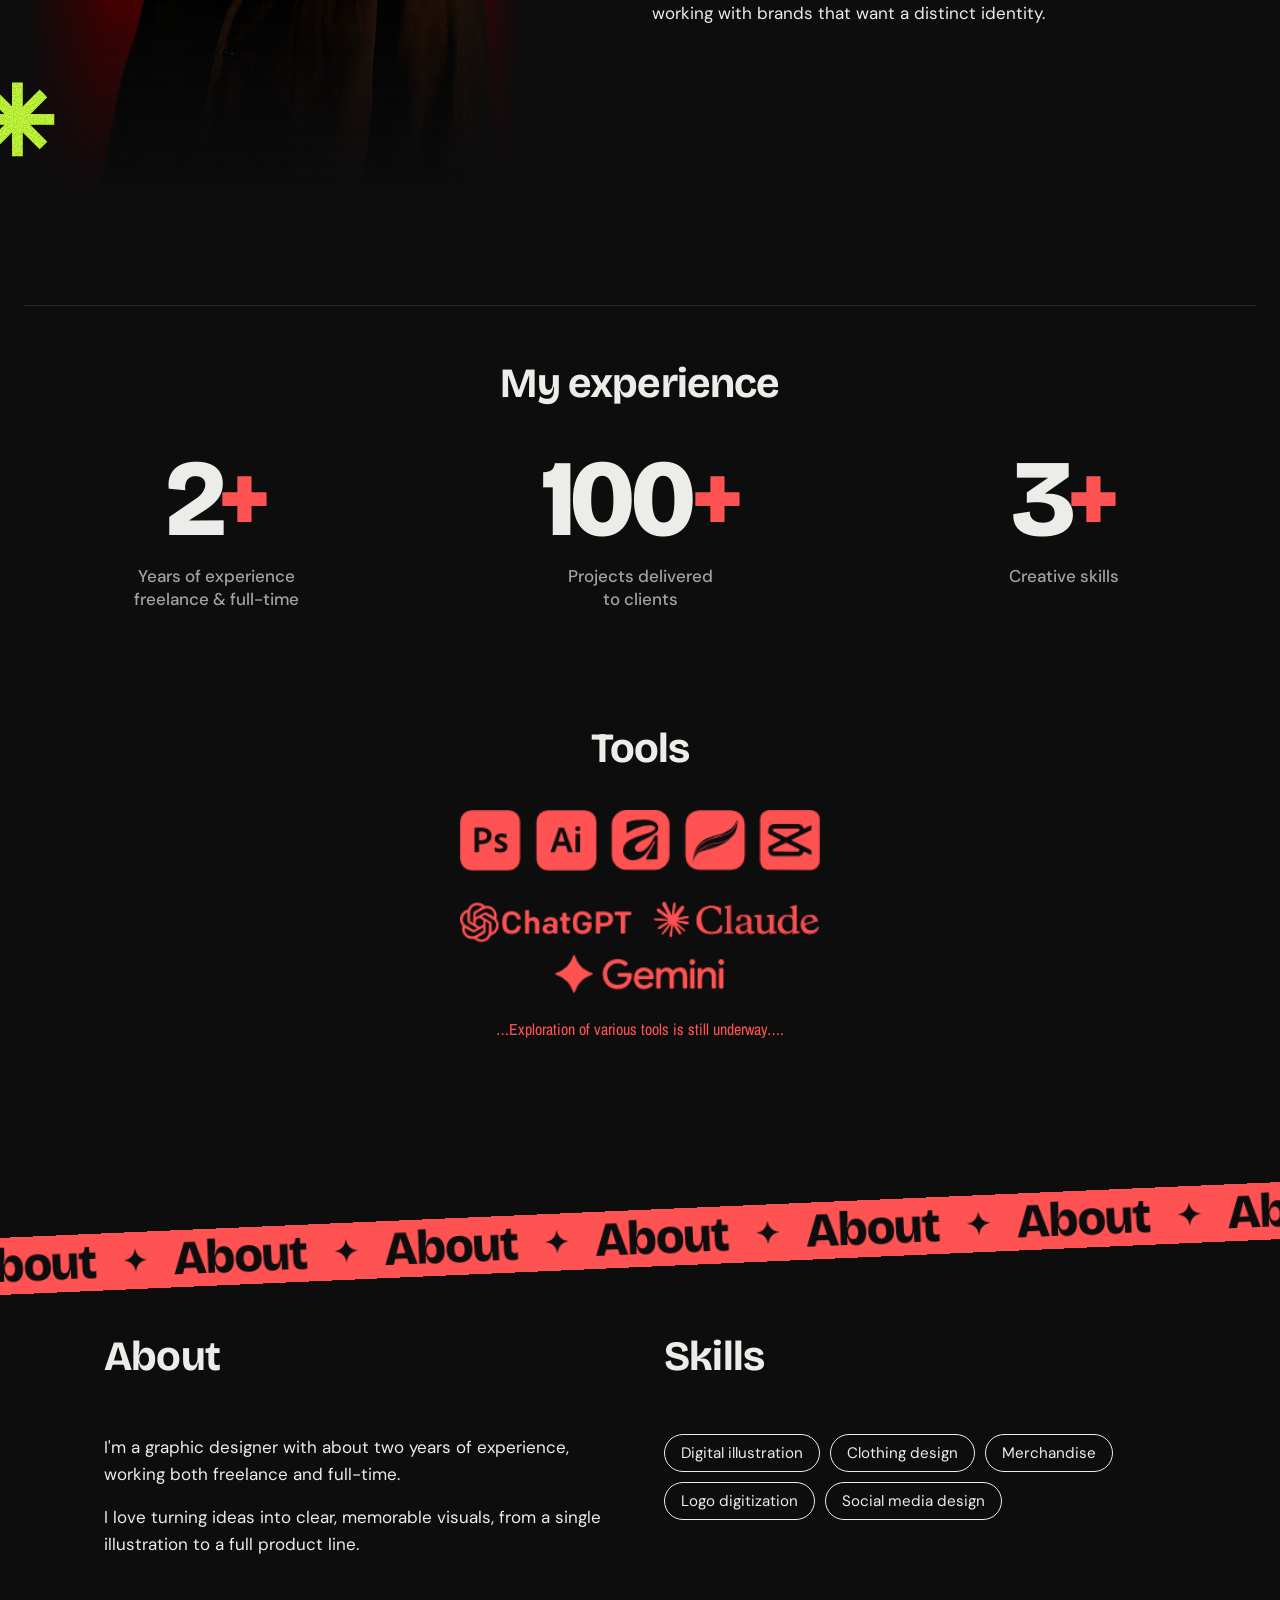
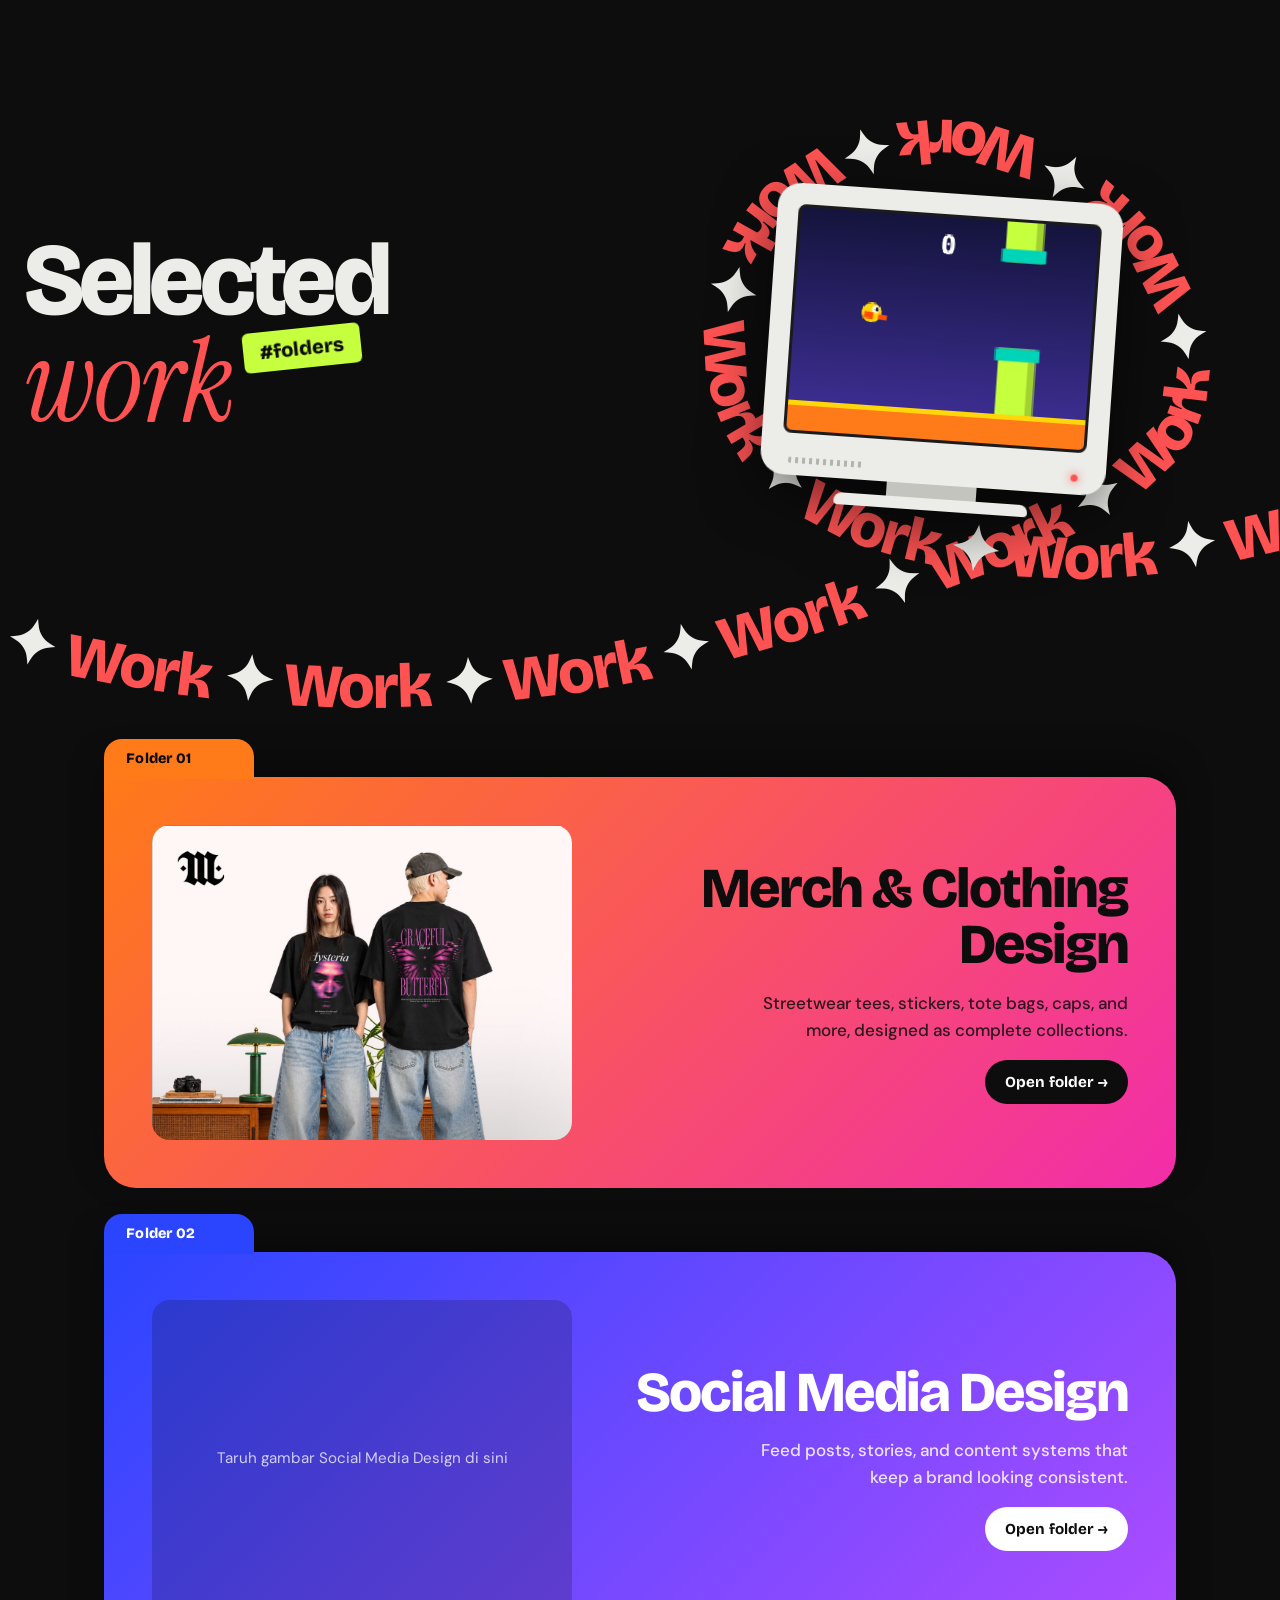
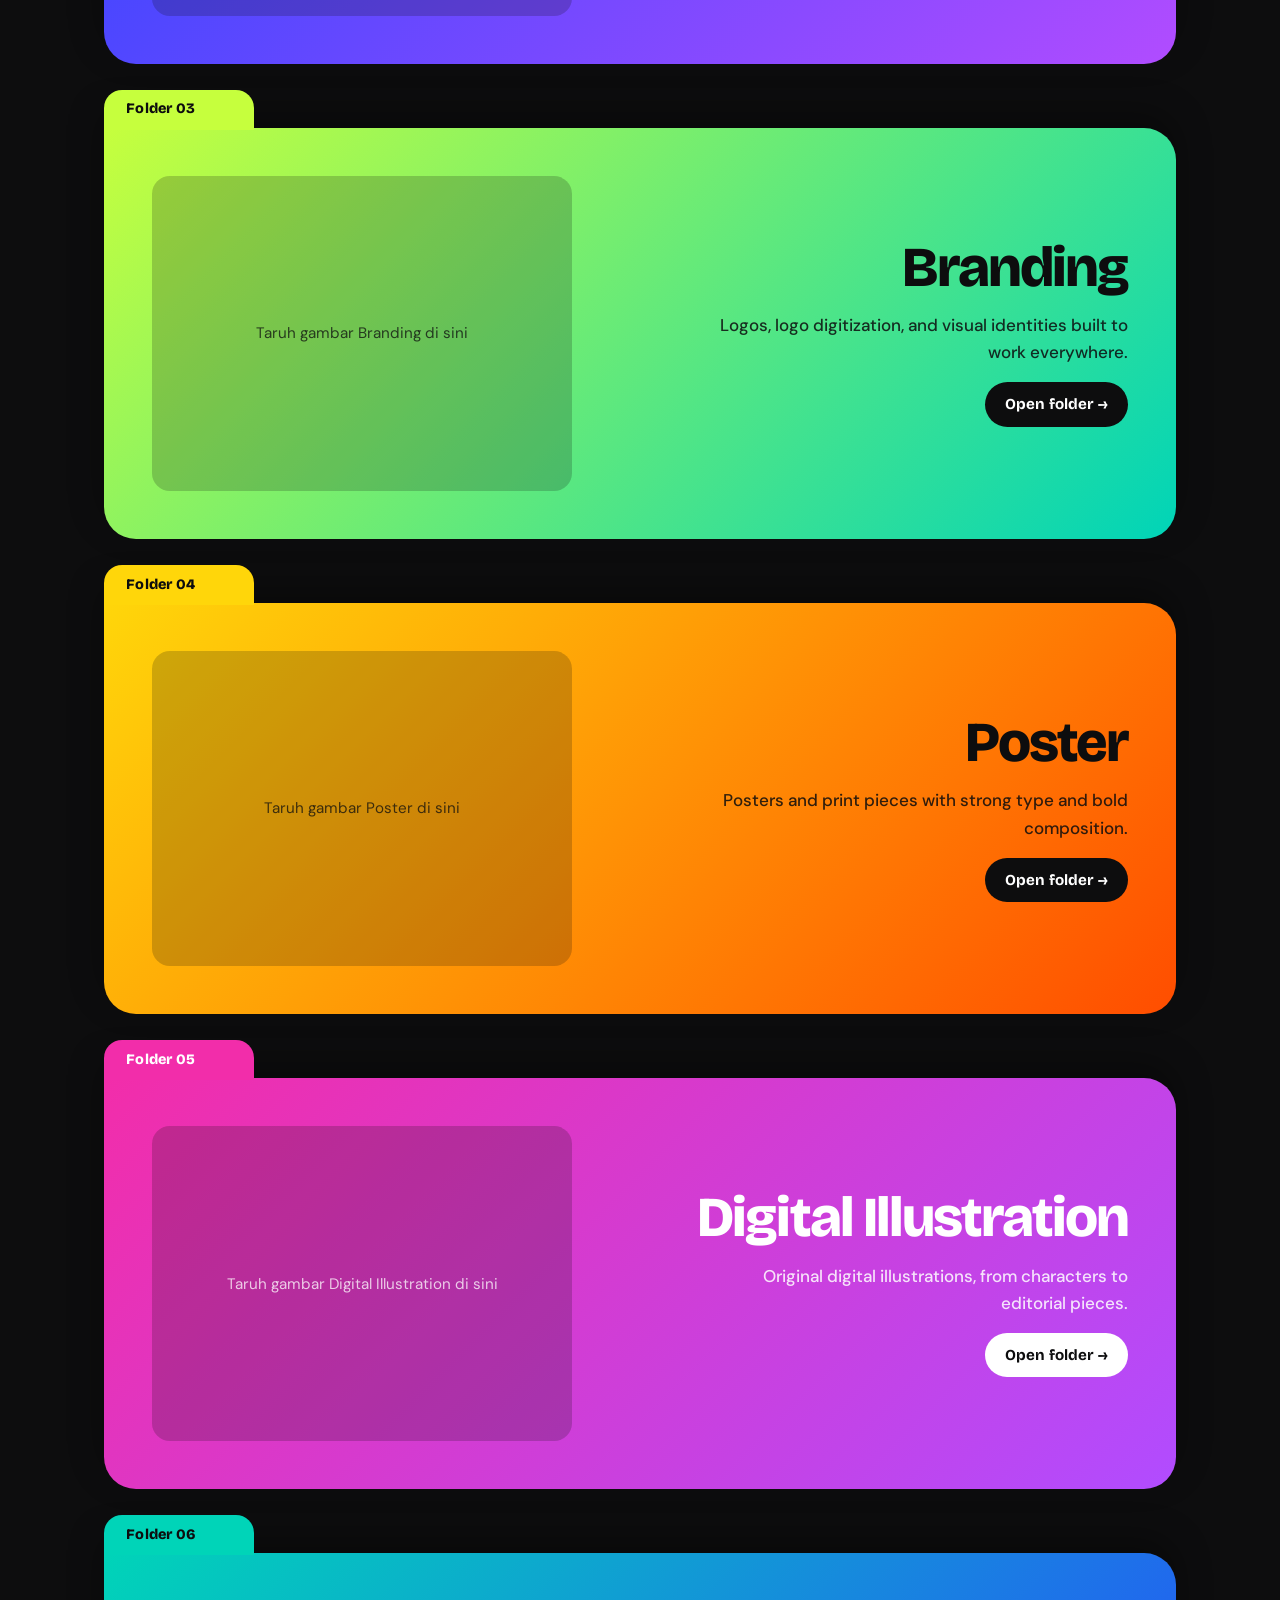
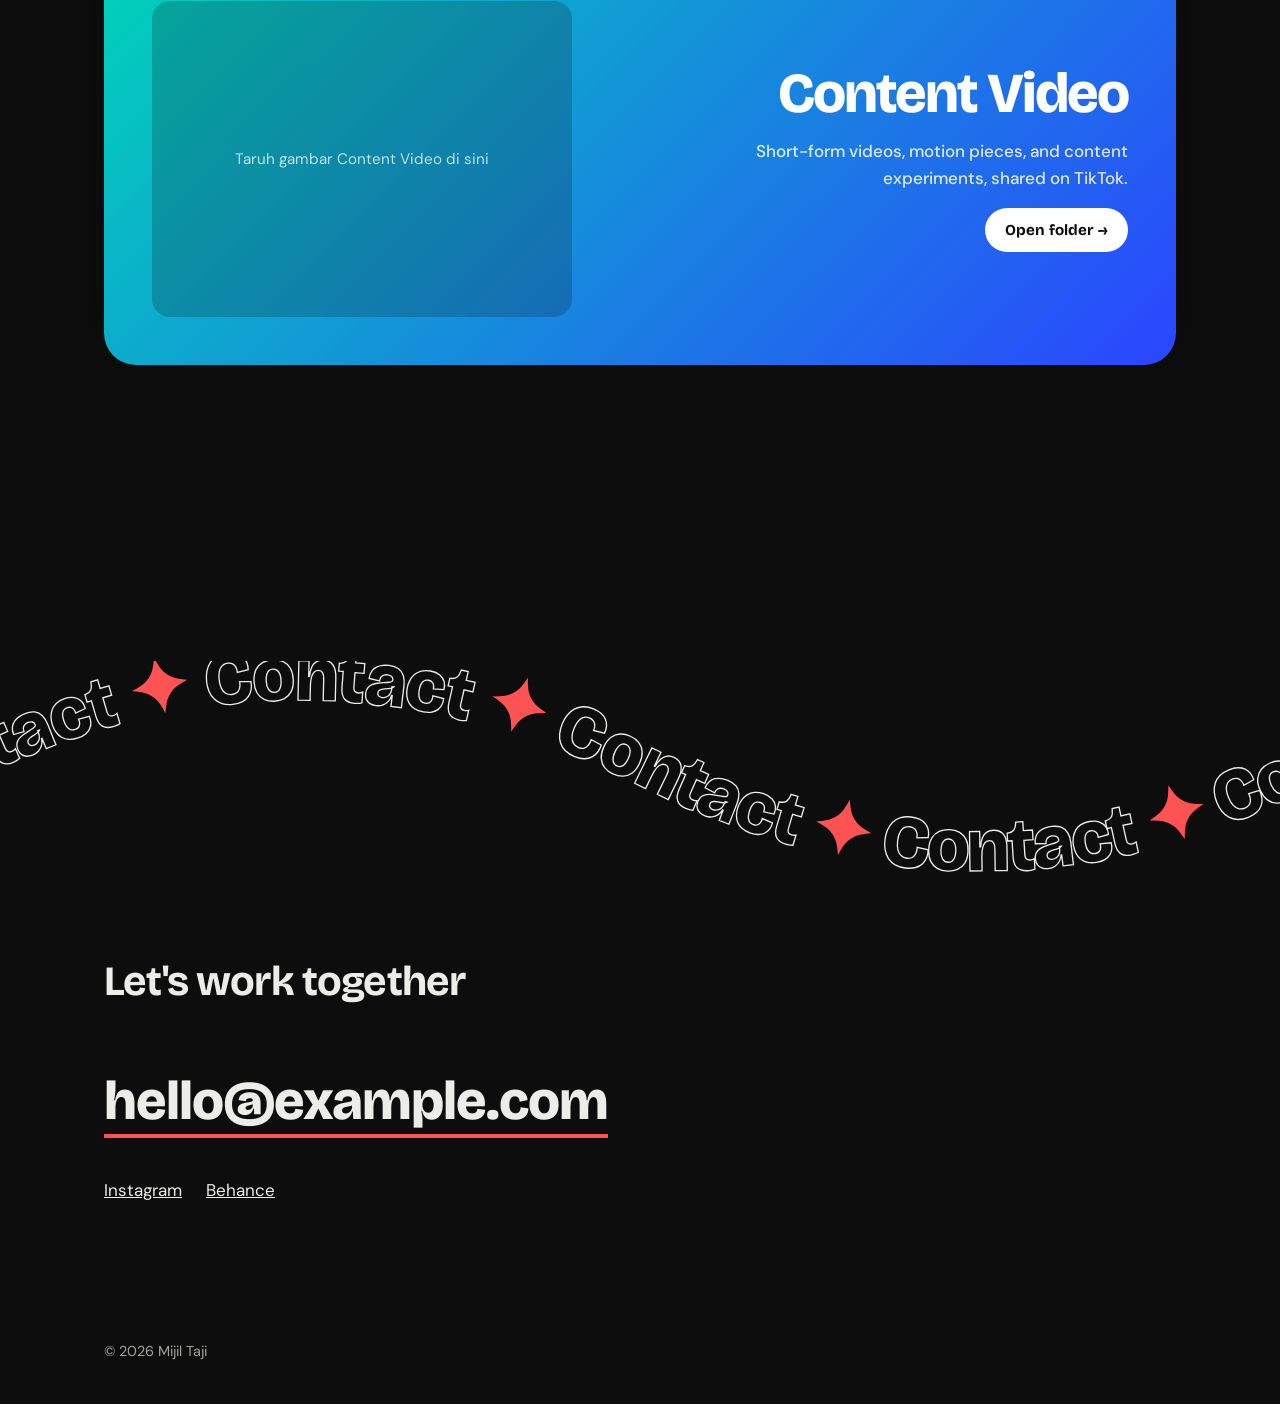
==== commit 5c79a504: "Add files via upload" ====
--- a/preview.html
+++ b/preview.html
@@ -290,7 +290,7 @@
 
 .folders { padding: 24px 0 120px; }
 .folder { position: sticky; top: calc(72px + var(--i) * 44px); display: grid; grid-template-columns: 5fr 6fr; gap: clamp(20px, 4vw, 56px); align-items: center; min-height: 360px; margin: 0 0 64px; padding: clamp(22px, 4vw, 48px); color: var(--fg); text-decoration: none; background: linear-gradient(135deg, var(--c1), var(--c2)); border-radius: 0 32px 32px 32px; box-shadow: 0 -14px 34px rgba(0,0,0,.35); }
-.f-tab { position: absolute; left: 0; top: -38px; display: flex; align-items: center; height: 40px; min-width: 150px; padding: 0 22px; border-radius: 18px 18px 0 0; background: var(--c1); color: var(--fg); font: 800 .9rem/1 var(--head); letter-spacing: .02em; }
+.f-tab { position: absolute; left: 0; top: -38px; display: flex; align-items: center; height: 40px; min-width: 150px; padding: 0 22px; border-radius: 18px 18px 0 0; background: var(--c1); color: var(--tabfg, var(--fg)); font: 800 .9rem/1 var(--head); letter-spacing: .02em; }
 .f-media { aspect-ratio: 4 / 3; border-radius: 18px; overflow: hidden; display: grid; place-items: center; background: rgba(13,13,14,.2); }
 .f-media img { width: 100%; height: 100%; object-fit: cover; display: block; }
 .f-media .ph { color: var(--fg); opacity: .75; font-size: .95rem; text-align: center; padding: 16px; }
@@ -335,6 +335,44 @@
 .folder:focus-visible { outline: 3px solid #fff; outline-offset: 4px; }
 @media (max-width: 700px) { .gal-top { flex-wrap: wrap; } .gal-follow { order: 3; } }
 
+
+/* ========== SHOWCASE (halaman khusus folder Merch & Clothing Design) ========== */
+.sc { position: fixed; inset: 0; z-index: 900; display: flex; overflow-y: auto; overscroll-behavior: contain; background: linear-gradient(90deg, #FFF6F5, #FFFDFE); color: #0D0D0E; }
+.sc[hidden] { display: none; }
+.sc:not([hidden]) { animation: scIn .55s cubic-bezier(.2,.7,.2,1); }
+@keyframes scIn { from { opacity: 0; translate: 0 28px; } }
+.sc-x { position: fixed; top: 18px; right: 22px; z-index: 5; padding: .65em 1.3em; border: 0; border-radius: 999px; background: #0D0D0E; color: #fff; font-family: var(--head); font-weight: 700; font-size: .95rem; }
+.sc-stage { container-type: inline-size; position: relative; width: min(100%, 1600px); margin: 0 auto auto; aspect-ratio: 1401 / 800; }
+.sc-scene { position: absolute; inset: 0; width: 100%; height: 100%; display: block; -webkit-mask-image: linear-gradient(to bottom, #000 86%, transparent 100%); mask-image: linear-gradient(to bottom, #000 86%, transparent 100%); }
+.sc-text { position: absolute; left: 3.57%; top: 5%; width: 22%; z-index: 3; font-size: max(11.5px, 1cqw); line-height: 1.55; }
+.sc-logo { display: block; width: 6.6cqw; min-width: 64px; height: auto; margin-bottom: 1.7cqw; }
+.sc-type { position: relative; font-weight: 500; letter-spacing: -.005em; }
+.sc-type .ghost { visibility: hidden; }
+.sc-type .live { position: absolute; inset: 0; }
+.sc-type.typing .live::after { content: ""; display: inline-block; width: 2px; height: 1.05em; margin-left: 2px; vertical-align: -.16em; background: #0D0D0E; animation: scBlink .8s steps(1) infinite; }
+@keyframes scBlink { 50% { opacity: 0; } }
+.sc-pills { display: flex; flex-wrap: wrap; gap: .55em; margin-top: 1.3cqw; opacity: 0; translate: 0 10px; transition: opacity .6s ease, translate .6s ease; }
+.typed .sc-pills { opacity: 1; translate: 0 0; }
+.sc-pills span { padding: .32em .9em; border: 1px solid #0D0D0E; border-radius: 999px; font-weight: 500; font-size: .82em; white-space: nowrap; }
+.sc-shirts { position: absolute; inset: 0; z-index: 2; pointer-events: none; }
+/* baju mengambang tanpa gravitasi: .sf melayang pelan ke segala arah, gambar di dalamnya bergoyang berputar (loop) seperti shape di home */
+.sf { position: absolute; left: var(--x); top: var(--y); width: var(--w); pointer-events: auto; animation: sfDrift var(--fd) ease-in-out var(--dl) infinite; }
+.sf img { display: block; width: 100%; height: auto; filter: drop-shadow(0 1.4cqw 1.2cqw rgba(40,20,40,.22)); animation: sfWob var(--wd) ease-in-out var(--dl) infinite alternate; transition: scale .35s ease; }
+.sf:hover img { scale: 1.08; }
+@keyframes sfDrift { 0%, 100% { translate: 0 0; } 25% { translate: var(--dx) calc(var(--dy) * -1); } 50% { translate: calc(var(--dx) * -.7) var(--dy); } 75% { translate: calc(var(--dx) * .6) calc(var(--dy) * .4); } }
+@keyframes sfWob { from { rotate: calc(var(--r) * -1); translate: 0 .6cqw; } to { rotate: var(--r); translate: 0 -.8cqw; } }
+@media (prefers-reduced-motion: reduce) { .sf, .sf img { animation: none; } }
+@media (max-width: 820px) {
+  .sc-stage { aspect-ratio: auto; display: flex; flex-direction: column; gap: 28px; padding: 76px 20px 48px; }
+  .sc-text { position: static; width: auto; order: 1; font-size: 15px; }
+  .sc-logo { width: 72px; margin-bottom: 20px; }
+  .sc-pills { margin-top: 18px; }
+  .sc-scene { position: static; order: 2; height: auto; aspect-ratio: 4 / 5; object-fit: cover; object-position: 36% 50%; border-radius: 18px; -webkit-mask-image: none; mask-image: none; }
+  .sc-shirts { position: static; order: 3; display: grid; grid-template-columns: 1fr 1fr; gap: 18px 12px; padding-bottom: 12px; }
+  .sf { position: relative; left: auto; top: auto; width: 100%; --dx: 6px; --dy: 8px; }
+  .sf img { filter: drop-shadow(0 10px 10px rgba(40,20,40,.22)); }
+}
+
 </style>
 </head>
 <body>
@@ -361,8 +399,8 @@
       <a class="logo" href="#top"><img src="[data-uri]" alt="mrktk"></a>
       <ul>
         <li><a href="#resume">Resume</a></li>
+        <li><a href="#about">About</a></li>
         <li><a href="#work">Work</a></li>
-        <li><a href="#about">About</a></li>
         <li><a href="#contact">Contact</a></li>
       </ul>
     </nav>
@@ -441,6 +479,30 @@
   </div>
 </section>
 
+<section class="sec" id="about">
+  <div class="marquee tape" aria-hidden="true" data-text="About"></div>
+  <div class="wrap">
+    <div class="about" style="margin-top:56px">
+      <div>
+        <h2>About</h2>
+        <!-- GANTI: ceritakan dirimu dengan kata-katamu sendiri -->
+        <p>I'm a graphic designer with about two years of experience, working both freelance and full-time.</p>
+        <p>I love turning ideas into clear, memorable visuals, from a single illustration to a full product line.</p>
+      </div>
+      <div>
+        <h2>Skills</h2>
+        <ul class="skills">
+          <li>Digital illustration</li>
+          <li>Clothing design</li>
+          <li>Merchandise</li>
+          <li>Logo digitization</li>
+          <li>Social media design</li>
+        </ul>
+      </div>
+    </div>
+  </div>
+</section>
+
 <section class="sec work" id="work">
   <!-- Bagian atas: running text melingkar + komputer yang memainkan Flappy Bird (otomatis, berulang) -->
   <div class="work-hero">
@@ -461,11 +523,10 @@
         3. Hapus baris <span class="ph">
         Warna folder: --c1 dan --c2 (gradien), --fg = warna teks
       -->
-      <a class="folder" href="#" data-folder="merch" style="--i:0; --c1:#FF7A18; --c2:#F22DAA; --fg:#0D0D0E; --fg2:#FFFFFF">
+      <a class="folder" href="#" data-showcase="merch" style="--i:0; --c1:#FF7A18; --c2:#F22DAA; --fg:#0D0D0E; --fg2:#FFFFFF">
         <span class="f-tab">Folder 01</span>
         <div class="f-media">
-          <!-- <img src="images/merch.jpg" alt="Merch &amp; Clothing Design"> -->
-          <span class="ph">Taruh gambar Merch &amp; Clothing Design di sini</span>
+          <img src="[data-uri]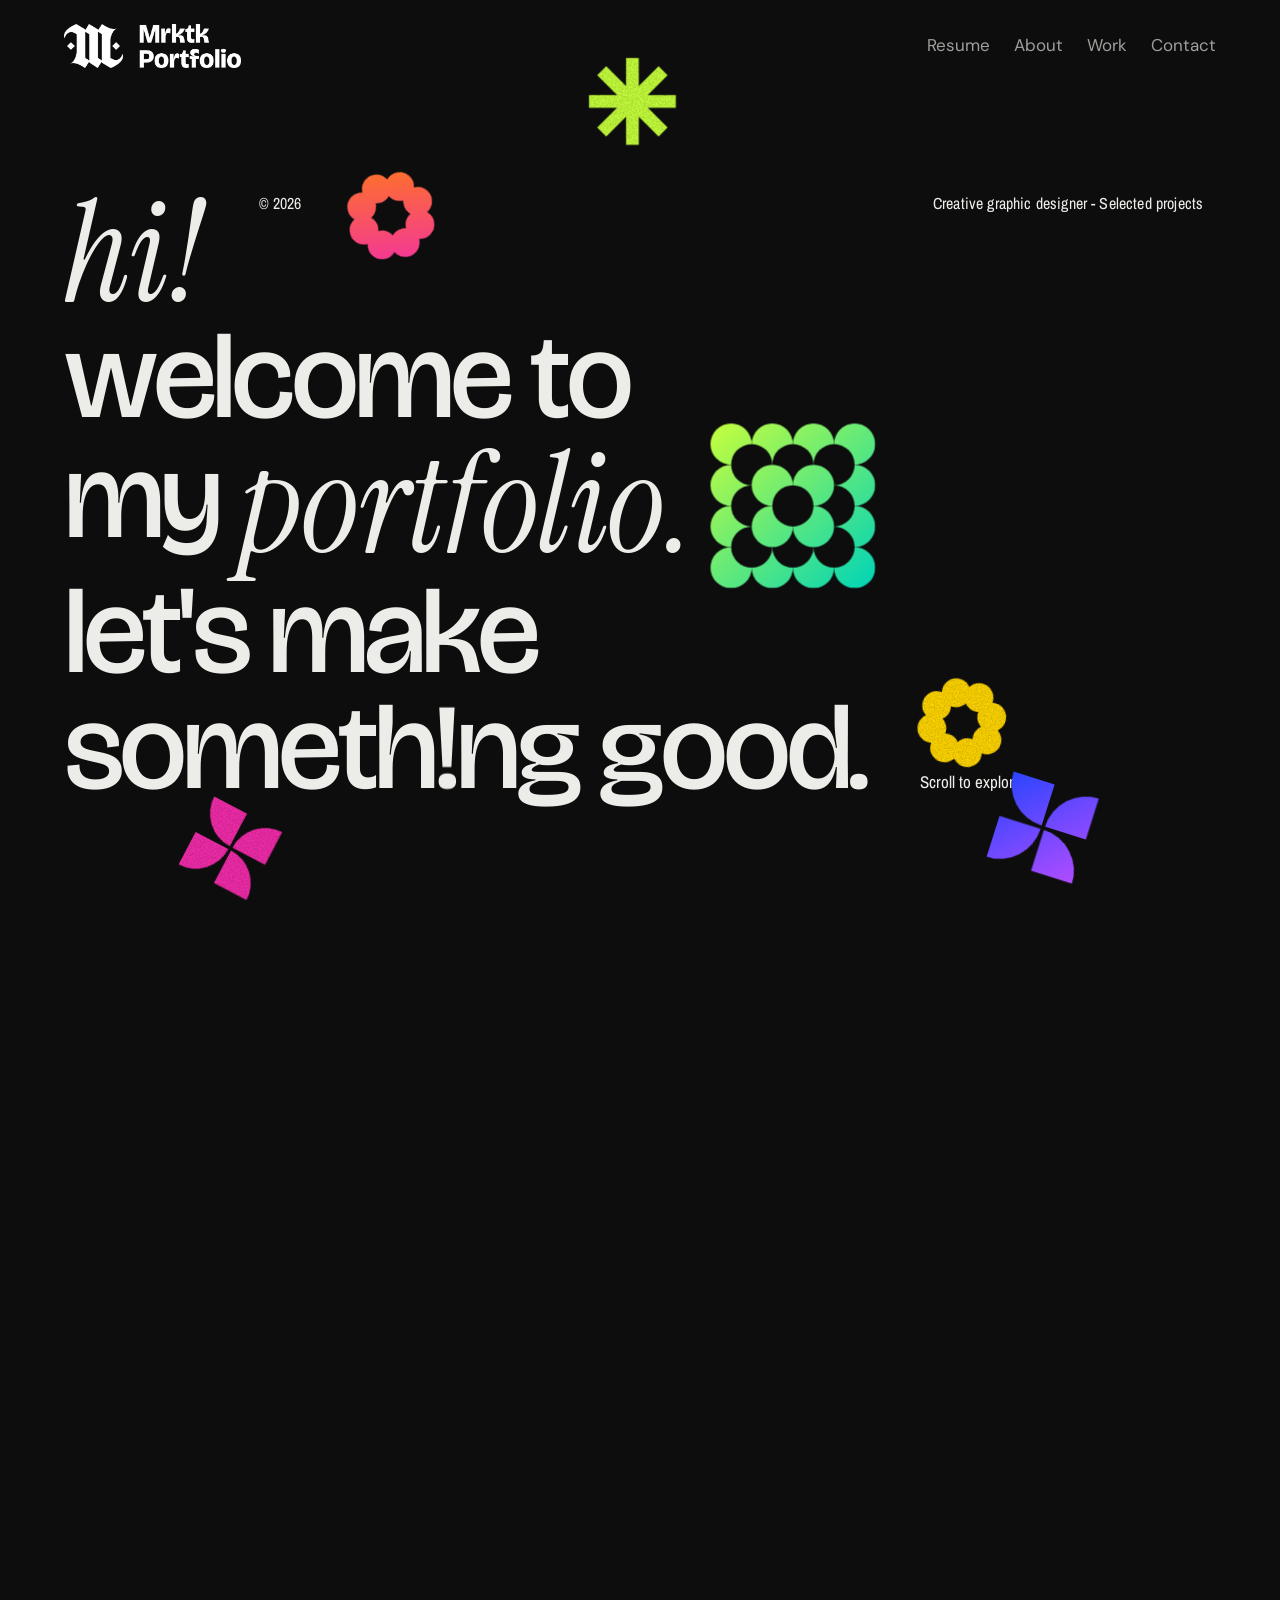
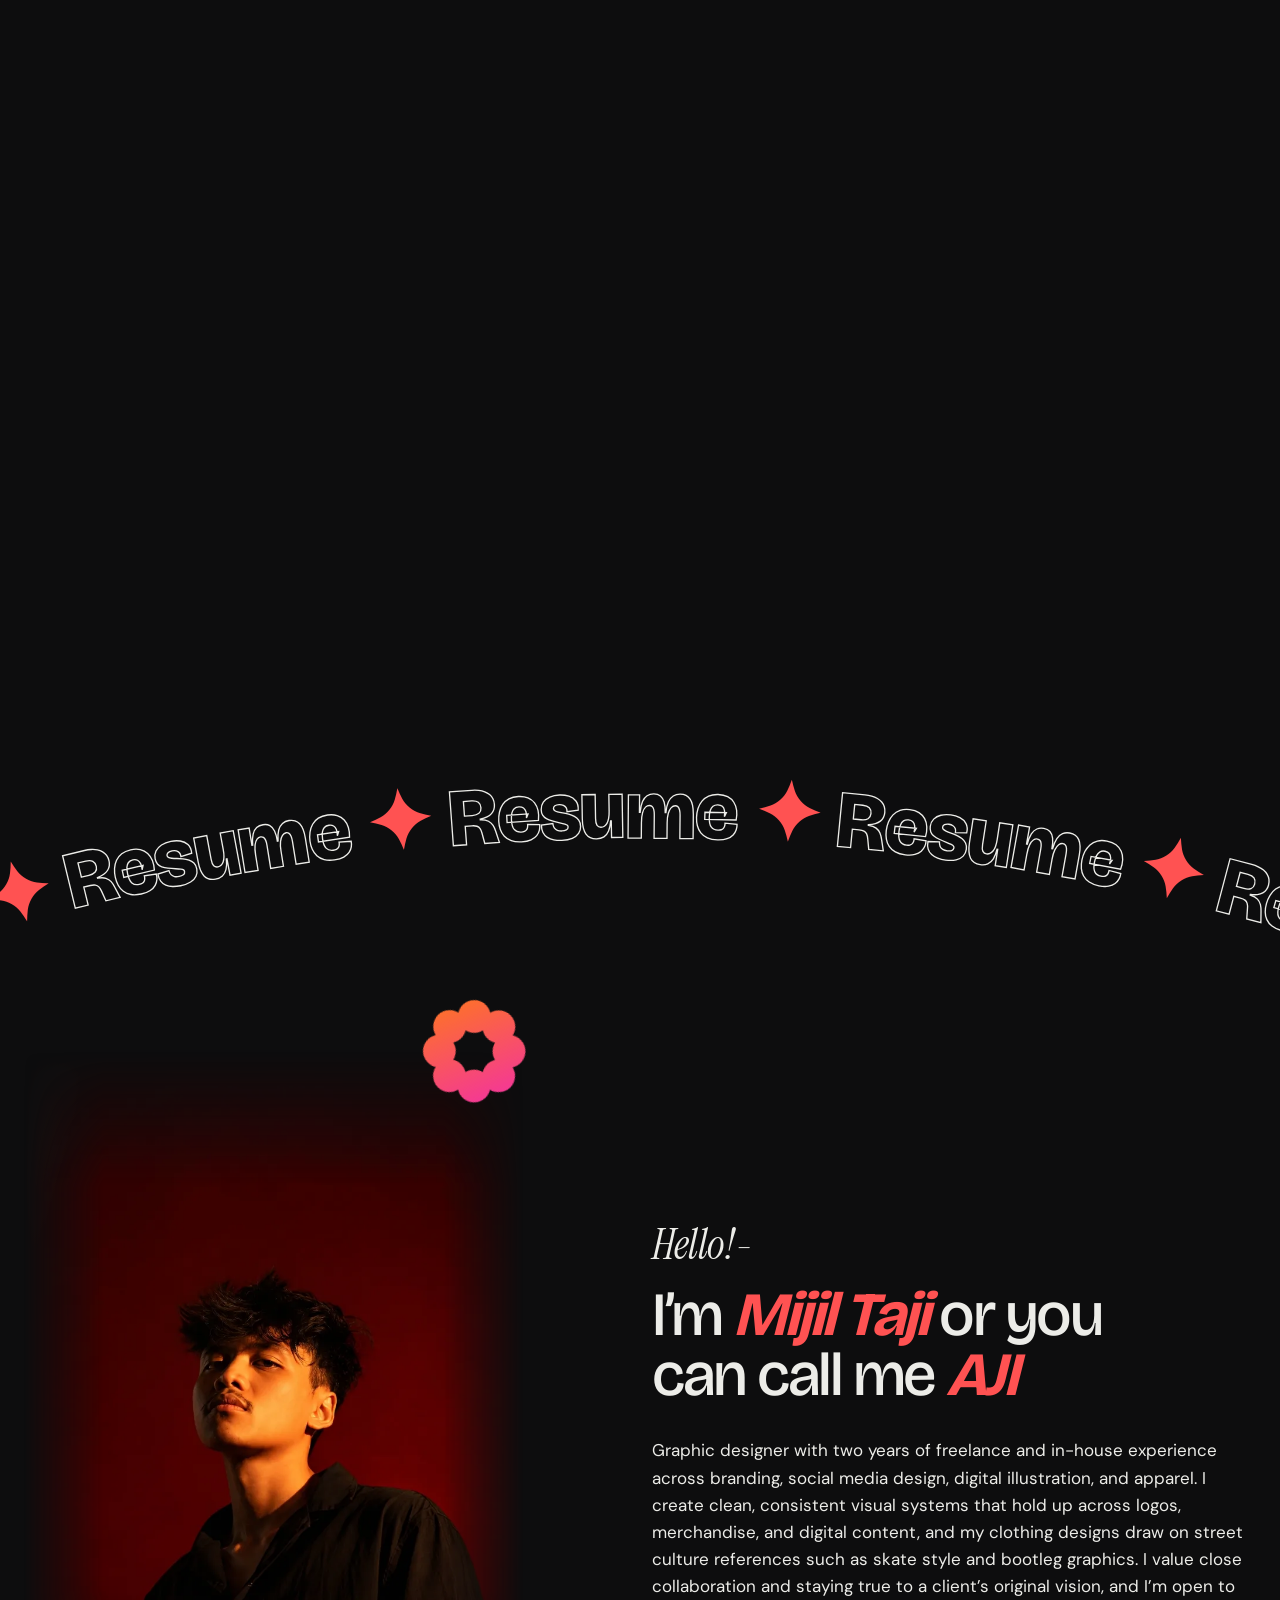
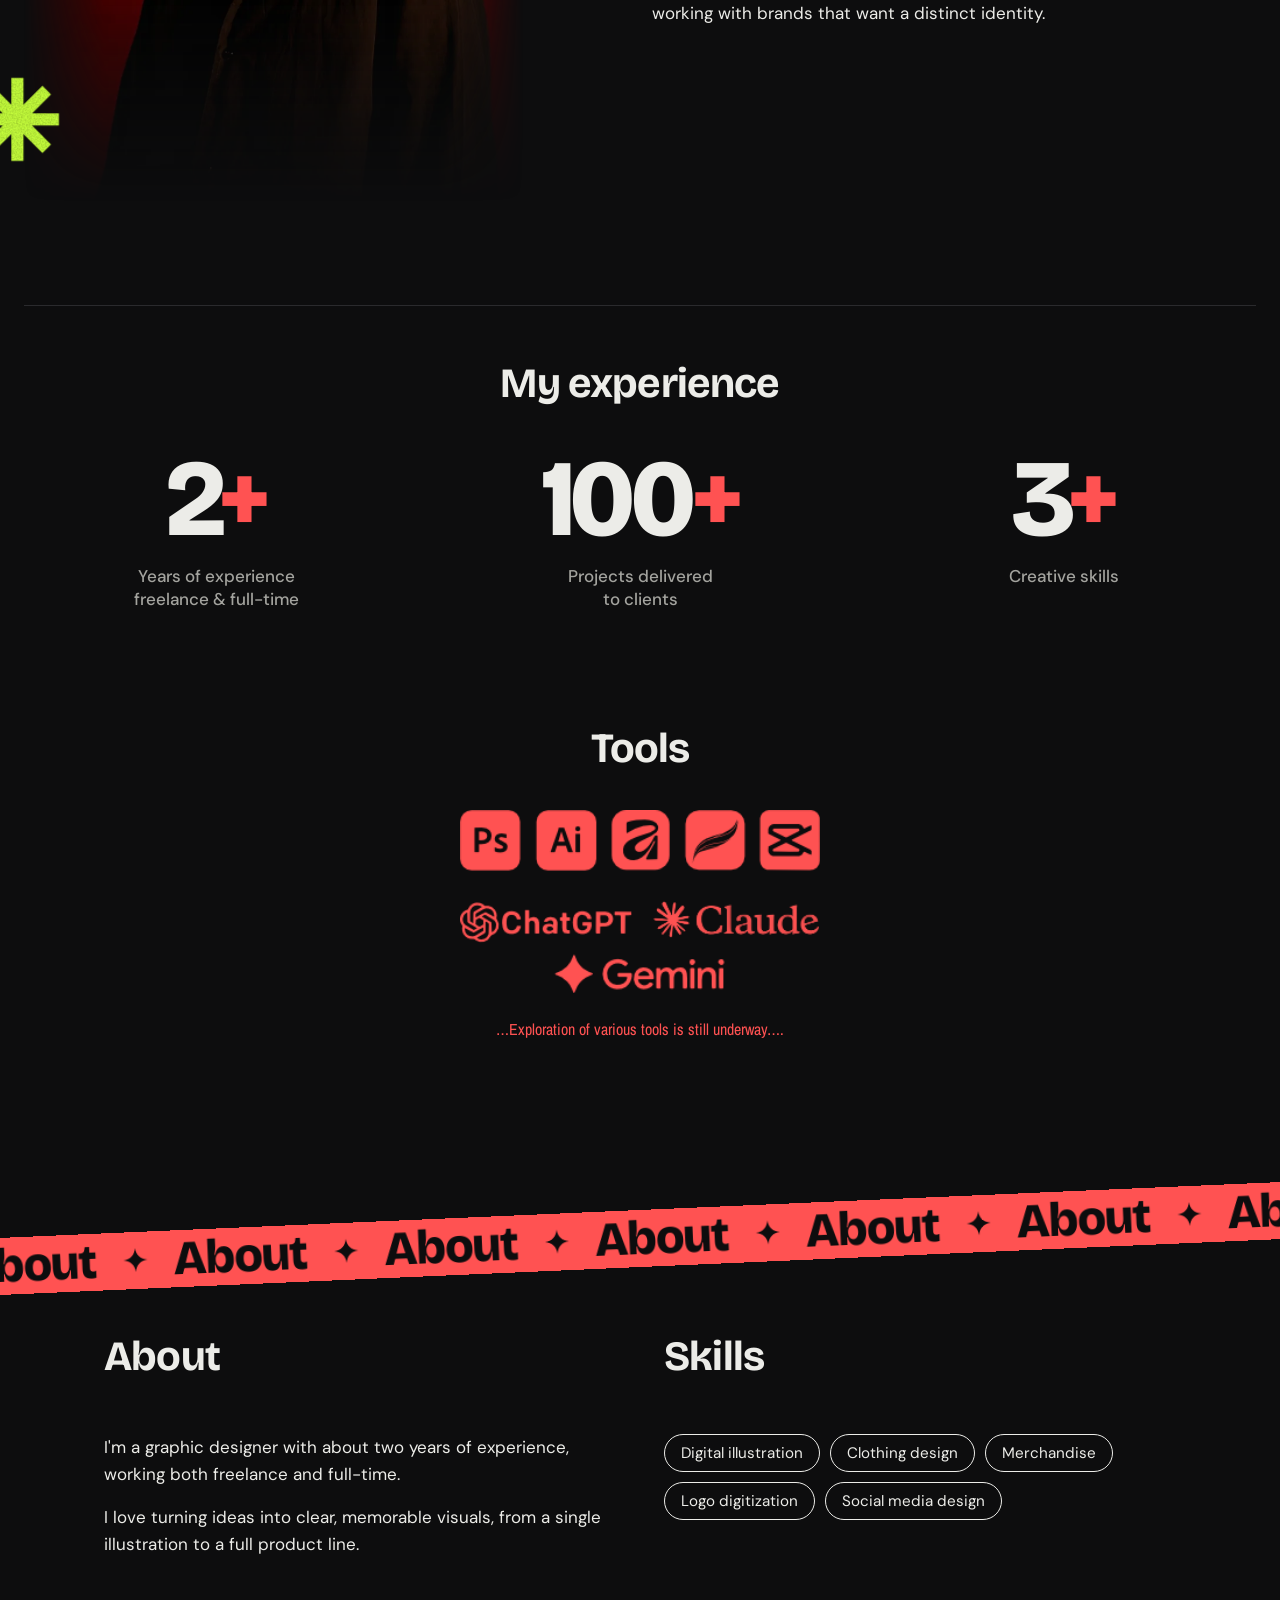
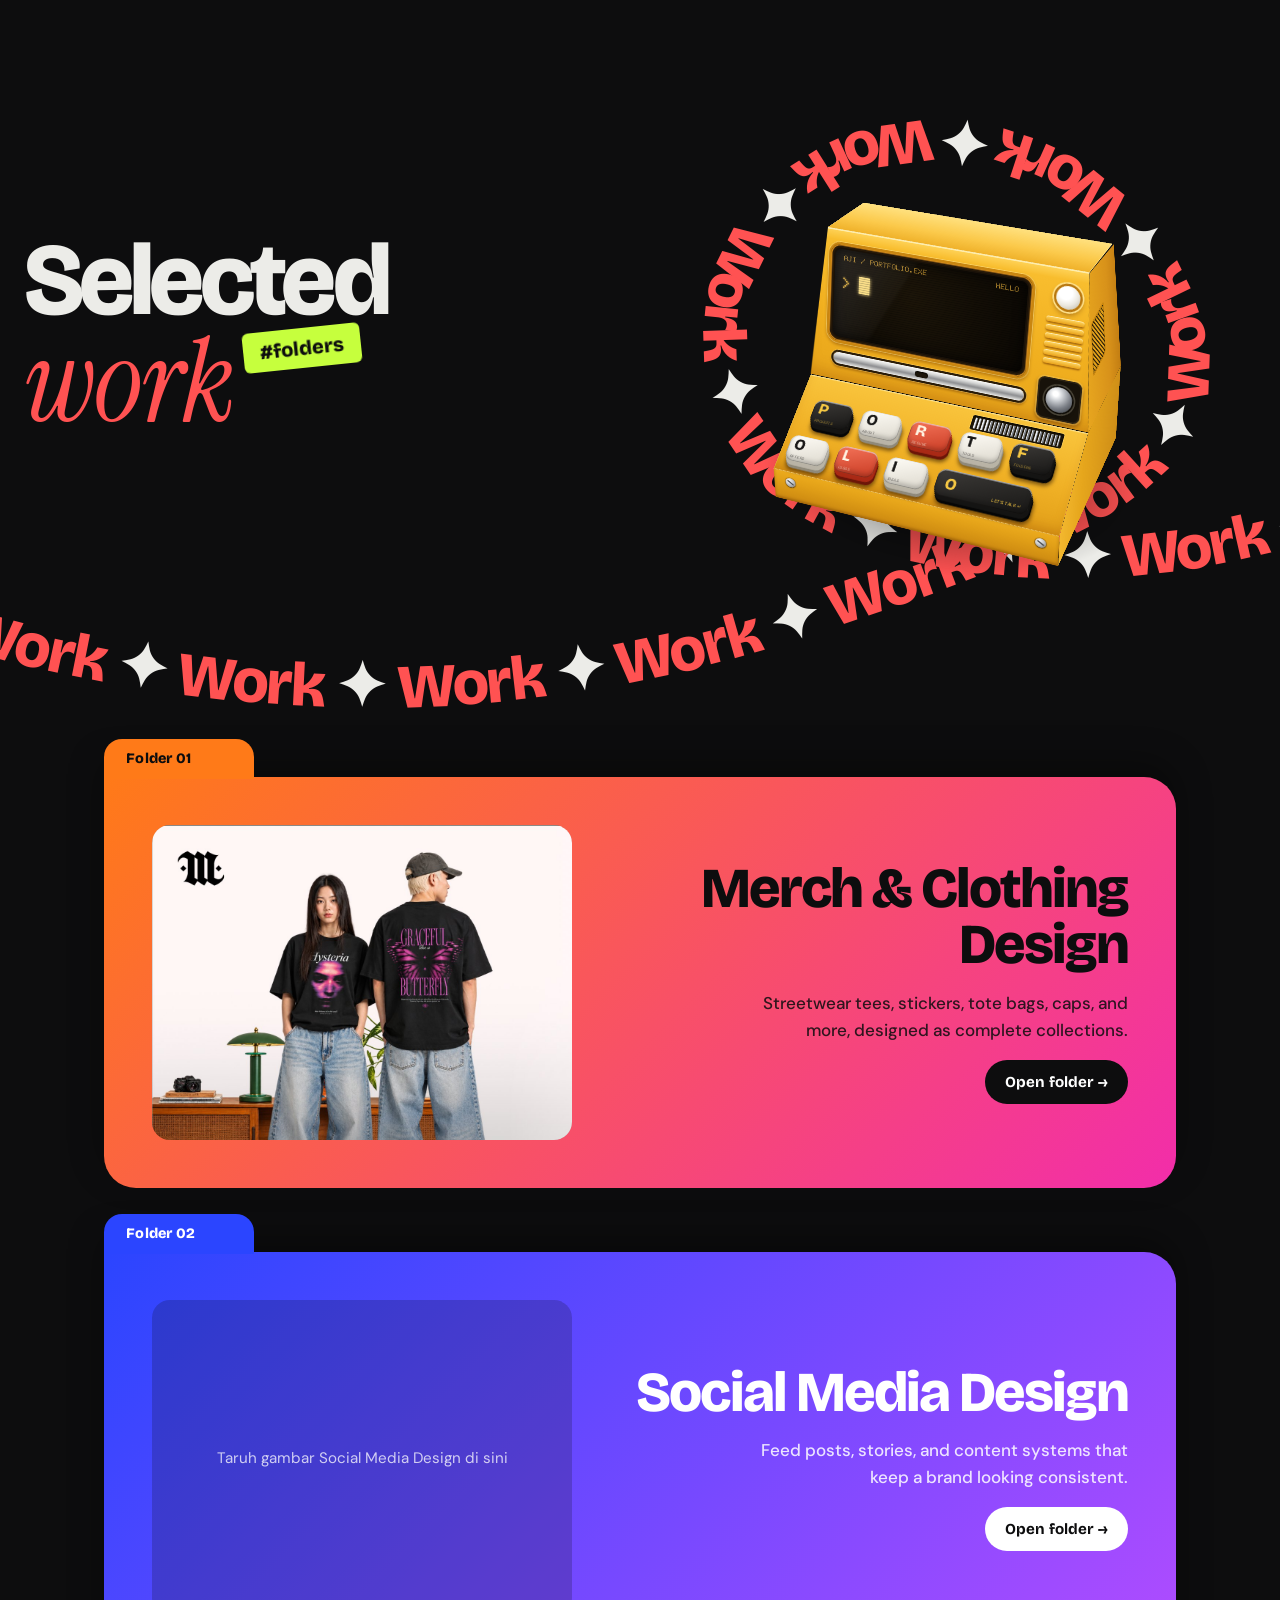
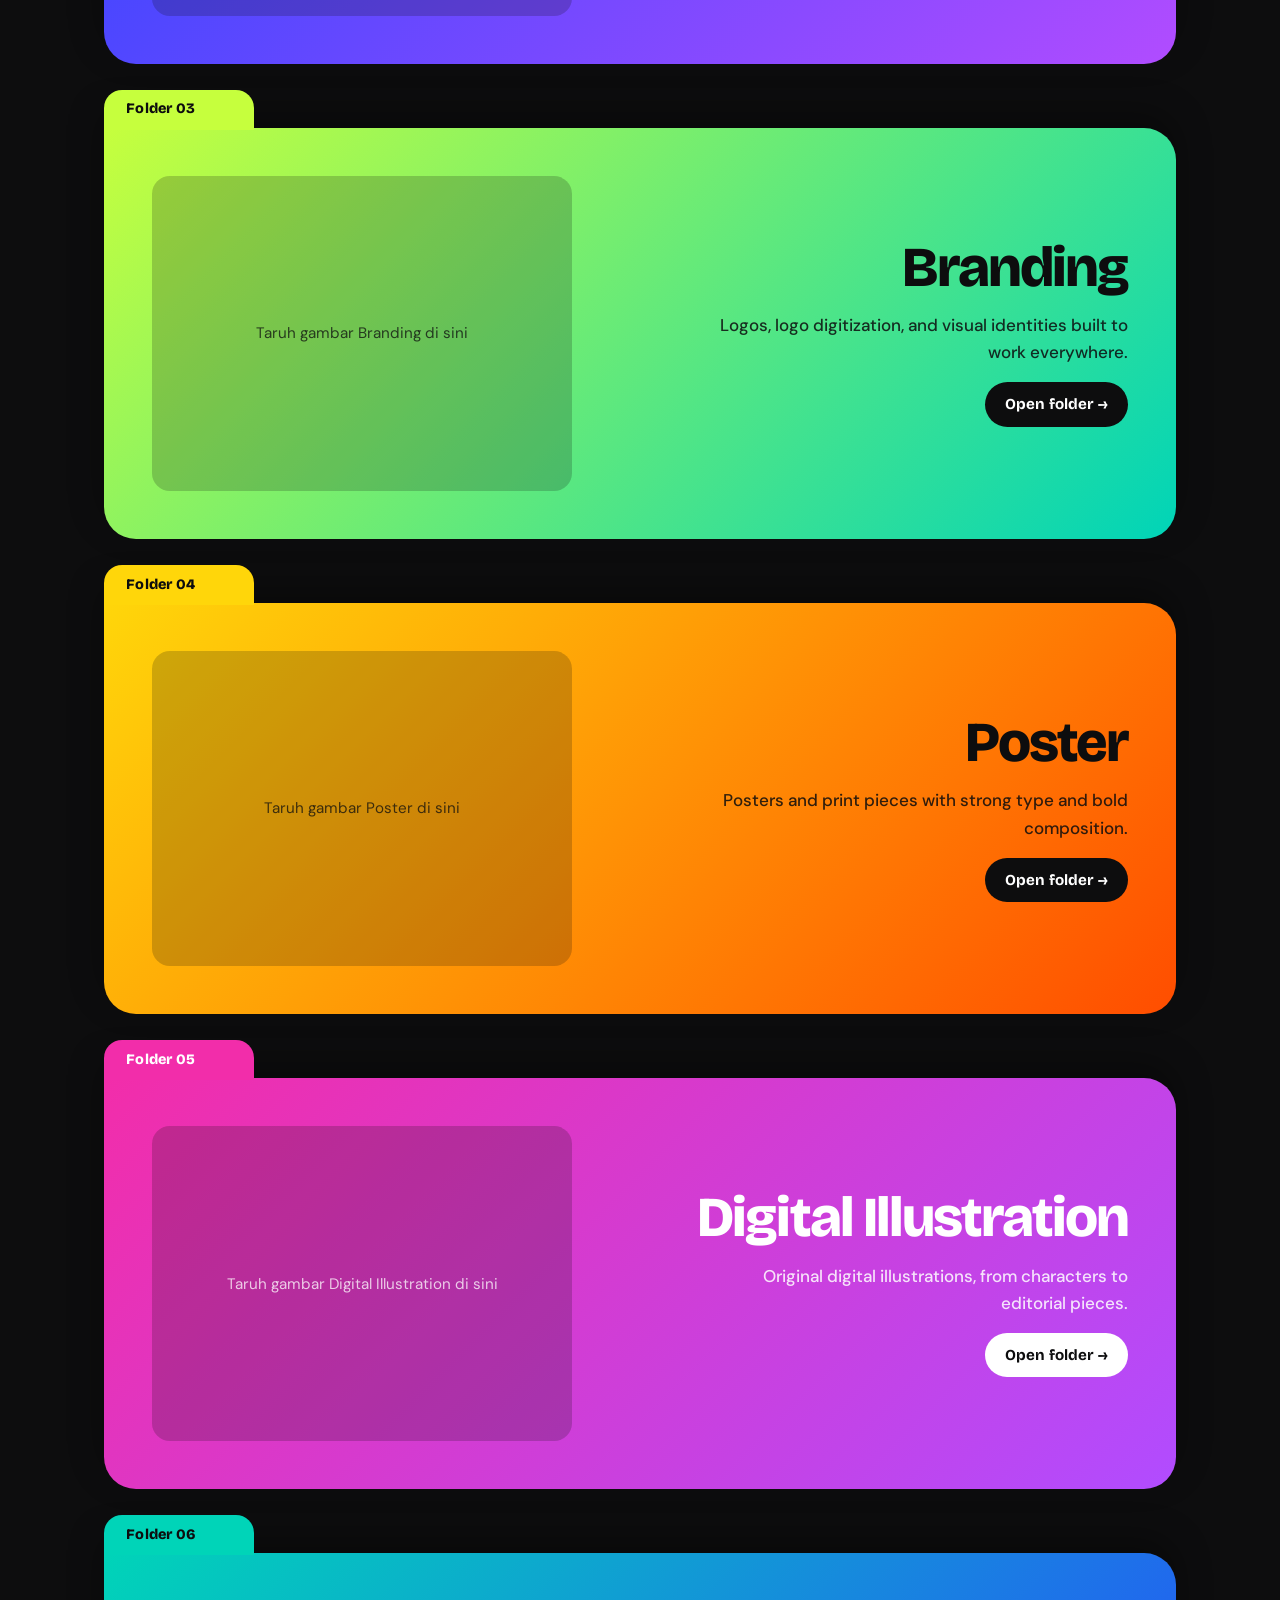
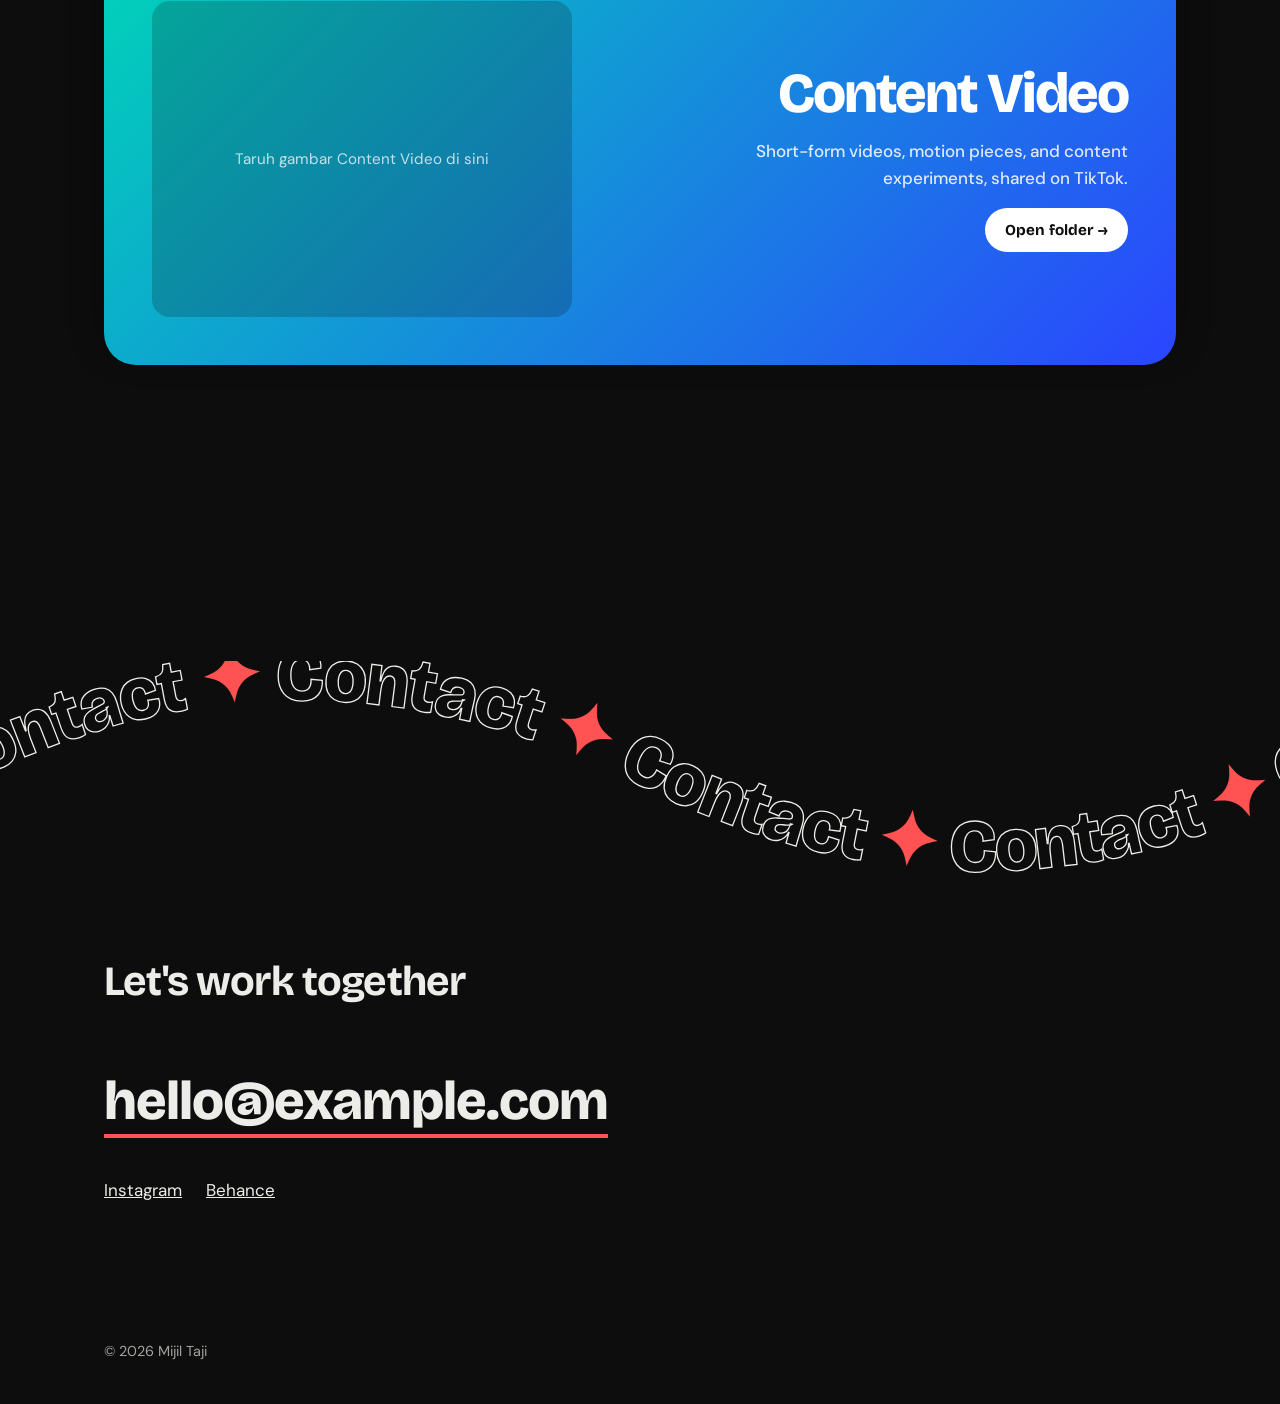
==== commit 443df464: "Add files via upload" ====
--- a/preview.html
+++ b/preview.html
@@ -279,14 +279,68 @@
 .wh-title::after { display: none; }
 .wh-title .serif { color: var(--accent); }
 .chip { display: inline-block; vertical-align: top; margin-left: .5em; padding: .5em .85em; border-radius: 6px; background: #C6FF3D; color: #0D0D0E; rotate: -6deg; font-family: var(--head); font-weight: 800; font-size: clamp(.8rem, 1.7vw, 1.25rem); letter-spacing: 0; line-height: 1; }
-.pc { position: absolute; z-index: 2; left: 60%; top: 18%; width: 27%; rotate: 4deg; filter: drop-shadow(0 18px 28px rgba(0,0,0,.55)); }
-.pc-body { position: relative; background: var(--ink); border-radius: 7% / 8%; padding: 6% 6% 12%; }
-.pc-screen { border: 3px solid #1b1b1d; border-radius: 8px; overflow: hidden; background: #14143c; }
-.pc-screen canvas { display: block; width: 100%; height: auto; aspect-ratio: 4 / 3; image-rendering: pixelated; }
-.pc-led { position: absolute; right: 8%; bottom: 4.4%; width: 7px; height: 7px; border-radius: 50%; background: var(--accent); box-shadow: 0 0 8px var(--accent); }
-.pc-body::after { content: ""; position: absolute; left: 8%; bottom: 4%; width: 22%; height: 6px; border-radius: 2px; background: repeating-linear-gradient(90deg, #b3b3ae 0 3px, transparent 3px 7px); }
-.pc-neck { width: 26%; height: 14px; margin: 0 auto; background: #c4c4bf; }
-.pc-base { width: 56%; height: 12px; margin: 0 auto; background: var(--ink); border-radius: 8px 8px 4px 4px; }
+/* ===== Komputer retro 3D (kuning) =====
+   Semua bentuknya dirakit dari bidang CSS 3D. Ukuran model dasar 560px lalu otomatis diskalakan mengikuti lebar .pc.
+   Gerak (miring, melayang, tekan tombol, ketik di layar) ada di js/script.js bagian 2c. */
+.pc { position: absolute; z-index: 2; left: 56%; top: 0%; width: 37%; aspect-ratio: 1 / 1; }
+.pc-wrap { position: absolute; left: 50%; top: 50%; width: 560px; height: 560px; margin: -280px 0 0 -280px; transform-origin: 50% 50%; perspective: 1800px; perspective-origin: 50% 34%; }
+/* loop goyang seperti objek lain (rotate + naik-turun) dan efek hover */
+.pc { pointer-events: none; }
+.pc .pf { pointer-events: auto; }
+.pc-wrap { animation: pcwob 4.6s ease-in-out infinite; transition: scale .35s cubic-bezier(.2,.9,.3,1.3), filter .35s ease; }
+.pc:hover .pc-wrap { scale: 1.07; filter: drop-shadow(0 0 26px rgba(255,190,40,.38)); }
+@keyframes pcwob { 0%, 100% { rotate: -3.5deg; translate: 0 0; } 50% { rotate: 3.5deg; translate: 0 -10px; } }
+@media (prefers-reduced-motion: reduce) { .pc-wrap { animation: none; } }
+.pc-stage { position: absolute; left: 280px; top: 474px; width: 0; height: 0; transform-style: preserve-3d; }
+.pc-model { position: absolute; left: 0; top: 0; width: 0; height: 0; transform-style: preserve-3d; transform: rotateX(-28deg) rotateY(-18deg); will-change: transform; }
+.pf { position: absolute; display: block; backface-visibility: hidden; }
+
+/* badan */
+.pf-lip { left: -190px; top: -23px; width: 380px; height: 46px; transform: translate3d(0, -23px, 150px); background: linear-gradient(180deg, #ecab1d 0, #e19f17 38%, #cb8810 100%); box-shadow: inset 0 1px 0 rgba(255,236,170,.6), inset 0 -3px 4px rgba(90,40,0,.4); }
+.pf-deck { left: -190px; top: -68.26px; width: 380px; height: 136.53px; transform: translate3d(0, -82px, 92px) rotateX(58.17deg); background: linear-gradient(180deg, #f9c43c, #f0b126 55%, #e29f18); box-shadow: inset 0 1.5px 0 rgba(255,244,190,.7), inset 0 0 0 1px rgba(255,225,130,.25), inset 0 -12px 18px -8px rgba(150,75,0,.4); }
+.pf-mon { left: -190px; top: -103.58px; width: 380px; height: 207.15px; transform: translate3d(0, -220px, 16px) rotateX(10.01deg); clip-path: polygon(18px 0, calc(100% - 18px) 0, 100% 100%, 0 100%); background: linear-gradient(180deg, #ffd45a 0, #f8bd2e 7%, #f1b020 55%, #e8a51a 100%); box-shadow: inset 0 2px 0 rgba(255,246,200,.75), inset 0 -16px 22px -10px rgba(150,75,0,.35); }
+.pf-top { left: -172.71px; top: -57.06px; width: 345.41px; height: 114.13px; transform: translate3d(0, -314px, -58.5px) rotateX(98.06deg); background: linear-gradient(180deg, #ffe17f, #fbc94a 60%, #efb12a); box-shadow: inset 0 0 0 1px rgba(255,240,170,.5); }
+.pf-sr::before, .pf-sl::before { content: ""; position: absolute; left: 0; top: 0; right: 0; bottom: 0; }
+.pf-sr, .pf-sl { left: -140px; top: -330px; width: 280px; height: 330px; }
+.pf-sr.sd { transform: translate3d(190px, 0, 10px) rotateY(90deg); }
+.pf-sr.sd::before { clip-path: polygon(0px 330px, 0px 284px, 116px 212px, 280px 212px, 280px 330px); background: linear-gradient(90deg, #f3b82f 0, #e6a61c 35%, #cf8e17 100%); }
+.pf-sl.sd { transform: translate3d(-190px, 0, 10px) rotateY(-90deg); }
+.pf-sl.sd::before { clip-path: polygon(280px 330px, 280px 284px, 164px 212px, 0px 212px, 0px 330px); background: linear-gradient(270deg, #e5a51c 0, #d2901a 45%, #b87410 100%); }
+.pf-sr.sm { transform-origin: 140px 212px; transform: translate3d(190px, 0, 10px) rotateZ(-5.04deg) rotateY(90deg); }
+.pf-sr.sm::before { clip-path: polygon(116px 212px, 152px 8px, 265px 24px, 280px 212px); background: linear-gradient(90deg, #f9c23c 0, #ecac20 30%, #d8921a 80%, #c27d12 100%); }
+.pf-sl.sm { transform-origin: 140px 212px; transform: translate3d(-190px, 0, 10px) rotateZ(5.04deg) rotateY(-90deg); }
+.pf-sl.sm::before { clip-path: polygon(164px 212px, 128px 8px, 15px 24px, 0px 212px); background: linear-gradient(270deg, #eaaa1d 0, #d6911a 45%, #bc7712 100%); }
+.pf-shadow { left: -260px; top: -210px; width: 520px; height: 420px; transform: translate3d(0, 1px, 10px) rotateX(90deg); background: radial-gradient(closest-side, rgba(0,0,0,.75), rgba(0,0,0,.35) 55%, transparent); }
+.pc-grill { position: absolute; left: 150px; top: 78px; width: 56px; height: 70px; border-radius: 4px; background: repeating-linear-gradient(45deg, #2e2009 0 2px, #e4a31c 2px 5px); box-shadow: 0 0 0 3px #c98610, inset 0 0 6px rgba(0,0,0,.6); opacity: .92; }
+
+/* layar */
+.scr { position: absolute; left: 24px; top: 20px; width: 270px; height: 132px; padding: 6px; border-radius: 14px; background: #191108; box-shadow: inset 0 0 0 1.5px #d38a1c, inset 0 0 0 4px #281a09, 0 0 0 3px #c98610, 0 0 0 4px rgba(255,235,160,.45), 0 3px 4px 3px rgba(110,55,0,.45); }
+.scr canvas { position: absolute; left: 6px; top: 6px; width: 258px; height: 120px; border-radius: 9px; image-rendering: pixelated; box-shadow: inset 0 0 12px #000; }
+.scr-glass { position: absolute; left: 6px; top: 6px; width: 258px; height: 120px; border-radius: 9px; pointer-events: none; background: linear-gradient(118deg, rgba(255,255,255,.13) 0, rgba(255,255,255,.03) 34%, transparent 36%), repeating-linear-gradient(0deg, rgba(0,0,0,.22) 0 1px, transparent 1px 3px); box-shadow: inset 0 0 16px rgba(0,0,0,.7); }
+.pc-slot { position: absolute; left: 32px; top: 168px; width: 262px; height: 16px; border-radius: 8px; background: linear-gradient(180deg, #fbfbf9 0, #d4d5d4 28%, #8c8d90 62%, #ecece9 100%); box-shadow: 0 0 0 3px #2a1c08, 0 0 0 4px rgba(255,230,150,.35), 0 3px 3px 3px rgba(110,55,0,.4); }
+.pc-slot::after { content: ""; position: absolute; left: 44%; top: 4px; width: 18px; height: 8px; border-radius: 4px; background: #1c150a; box-shadow: inset 0 1px 2px #000; }
+.pc-btn { position: absolute; left: 324px; top: 22px; width: 30px; height: 30px; border-radius: 50%; background: radial-gradient(circle at 38% 30%, #fff 0 30%, #ebe8df 58%, #b4aea1 100%); box-shadow: 0 0 0 3px #b9780f, 0 0 0 5px #ffe28c, 0 4px 6px 3px rgba(90,40,0,.45); }
+.pc-vents { position: absolute; left: 314px; top: 64px; width: 48px; }
+.pc-vents i { display: block; height: 7px; margin-bottom: 4px; border-radius: 4px; background: linear-gradient(180deg, #ffd964, #eaa31b); box-shadow: 0 2px 2px rgba(120,60,0,.6), inset 0 1px 0 rgba(255,255,255,.55); }
+.pc-knob { position: absolute; left: 311px; top: 144px; width: 56px; height: 56px; border-radius: 9px; background: #17120a; box-shadow: inset 0 0 0 2px #2d2415, 0 0 0 2px rgba(255,220,120,.3), 0 3px 4px 2px rgba(90,40,0,.4); }
+.pc-knob i { position: absolute; left: 11px; top: 11px; width: 34px; height: 34px; border-radius: 50%; background: radial-gradient(circle at 36% 28%, #fff 0 10%, #d3d6da 26%, #7a7e85 60%, #2c2f34 100%); box-shadow: 0 0 0 2px #0d0a05, 0 0 0 4px #4a4538, 0 4px 5px rgba(0,0,0,.7); }
+.pc-comb { position: absolute; left: 232px; top: 8px; width: 120px; height: 20px; border-radius: 3px; background: #1d1507; box-shadow: inset 0 1px 3px #000, 0 0 0 1px rgba(255,230,150,.35); }
+.pc-comb::after { content: ""; position: absolute; left: 4px; right: 4px; top: 3px; bottom: 2px; background: repeating-linear-gradient(90deg, #eceef0 0 1.5px, #757980 1.5px 3px, transparent 3px 5px); }
+.pc-screw { position: absolute; top: 10px; width: 14px; height: 14px; border-radius: 50%; background: radial-gradient(circle at 35% 30%, #fff, #c5c8cc 42%, #6c7076); box-shadow: 0 1px 2px rgba(0,0,0,.55), 0 0 0 1px rgba(90,50,0,.4); }
+.pc-screw::after { content: ""; position: absolute; left: 2px; right: 2px; top: 6px; height: 2px; background: #4b4f55; transform: rotate(35deg); }
+
+/* tombol keyboard: satu bidang datar per tombol; tebal samping digambar dengan box-shadow bertumpuk.
+   (Sengaja tidak pakai bidang 3D per sisi karena bisa berkedip di sebagian browser/GPU) */
+.k { position: absolute; left: var(--x); top: var(--y); width: var(--w); height: var(--h); display: block; cursor: default; --kt: linear-gradient(160deg, #fffdf7, #dcd8cd); --ks1: #b9b4a6; --ks2: #8f897a; --kc: #181716; }
+.k[data-c="b"] { --kt: linear-gradient(160deg, #3d3b38, #171615); --ks1: #151413; --ks2: #070707; --kc: #f6c844; }
+.k[data-c="r"] { --kt: linear-gradient(160deg, #f4745a, #c93b23); --ks1: #a92a16; --ks2: #6d1609; --kc: #fff3e2; }
+.k b { position: absolute; display: block; }
+.k .kt { left: 0; top: 0; width: calc(var(--w) - 6px); height: calc(var(--h) - 9px); border-radius: 11px; background: var(--kt);
+  box-shadow: inset 0 1.5px 0 rgba(255,255,255,.6), inset 0 -4px 6px rgba(0,0,0,.22), inset 0 0 0 1px rgba(0,0,0,.2), 0.42px 0.95px 0 var(--ks1),0.84px 1.9px 0 var(--ks1),1.26px 2.85px 0 var(--ks1),1.68px 3.8px 0 var(--ks1),2.1px 4.75px 0 var(--ks1),2.52px 5.7px 0 var(--ks1),2.94px 6.65px 0 var(--ks2),3.36px 7.6px 0 var(--ks2),3.78px 8.55px 0 var(--ks2),4.2px 9.5px 0 var(--ks2), 5px 12px 5px 1px rgba(40,18,0,.55); }
+.k u { position: absolute; left: 7px; top: 2px; text-decoration: none; font: 800 21px/1 var(--head); color: var(--kc); }
+.k em { position: absolute; left: 7px; bottom: 3px; font: 500 5px/1 var(--small-font); font-style: normal; letter-spacing: .08em; color: var(--kc); opacity: .55; white-space: nowrap; }
+.k.wide u { left: 12px; top: 8px; }
+.k.wide em { left: auto; right: 9px; bottom: 6px; font-size: 6px; opacity: .9; }
 
 .folders { padding: 24px 0 120px; }
 .folder { position: sticky; top: calc(72px + var(--i) * 44px); display: grid; grid-template-columns: 5fr 6fr; gap: clamp(20px, 4vw, 56px); align-items: center; min-height: 360px; margin: 0 0 64px; padding: clamp(22px, 4vw, 48px); color: var(--fg); text-decoration: none; background: linear-gradient(135deg, var(--c1), var(--c2)); border-radius: 0 32px 32px 32px; box-shadow: 0 -14px 34px rgba(0,0,0,.35); }
@@ -504,13 +558,41 @@
 </section>
 
 <section class="sec work" id="work">
-  <!-- Bagian atas: running text melingkar + komputer yang memainkan Flappy Bird (otomatis, berulang) -->
+  <!-- Bagian atas: running text melingkar + komputer retro yang mengetik "PORTFOLIO" (otomatis, berulang) -->
   <div class="work-hero">
     <div class="cmq fill" aria-hidden="true" data-text="Work" data-curve="swirl"></div>
     <h2 class="wh-title">Selected<br><span class="serif">work</span><span class="chip">#folders</span></h2>
+    <!-- Komputer retro 3D: keyboard P-O-R-T-F-O-L-I-O menekan satu per satu, layar mengetik mengikuti tombol (diatur di js/script.js, bagian 2c) -->
     <div class="pc" aria-hidden="true">
-      <div class="pc-body"><div class="pc-screen"><canvas id="flappy"></canvas></div><span class="pc-led"></span></div>
-      <div class="pc-neck"></div><div class="pc-base"></div>
+      <div class="pc-wrap"><div class="pc-stage"><div class="pc-model" id="pcModel">
+        <i class="pf pf-shadow"></i>
+        <div class="pf pf-lip"><b class="pc-screw" style="left:16px"></b><b class="pc-screw" style="right:16px"></b></div>
+        <div class="pf pf-deck">
+          <i class="pc-comb"></i>
+          <!-- Tombol: data-k = huruf, data-s = tulisan kecil, data-c = warna (b hitam, w putih, r merah) -->
+          <i class="k" data-k="P" data-s="PROJECTS" data-c="b" style="--x:22px;--y:32px;--w:60px;--h:44px"></i>
+          <i class="k" data-k="O" data-s="ABOUT"    data-c="w" style="--x:90px;--y:32px;--w:60px;--h:44px"></i>
+          <i class="k" data-k="R" data-s="RESUME"   data-c="r" style="--x:158px;--y:32px;--w:60px;--h:44px"></i>
+          <i class="k" data-k="T" data-s="TOOLS"    data-c="w" style="--x:226px;--y:32px;--w:60px;--h:44px"></i>
+          <i class="k" data-k="F" data-s="FOLDERS"  data-c="b" style="--x:294px;--y:32px;--w:60px;--h:44px"></i>
+          <i class="k" data-k="O" data-s="OFFERS"   data-c="w" style="--x:8px;--y:86px;--w:60px;--h:44px"></i>
+          <i class="k" data-k="L" data-s="LOGOS"    data-c="r" style="--x:76px;--y:86px;--w:60px;--h:44px"></i>
+          <i class="k" data-k="I" data-s="IDEAS"    data-c="w" style="--x:144px;--y:86px;--w:60px;--h:44px"></i>
+          <i class="k wide" data-k="O" data-s="LET'S TALK ↵" data-c="b" style="--x:212px;--y:86px;--w:128px;--h:44px"></i>
+        </div>
+        <div class="pf pf-mon">
+          <div class="scr"><canvas id="pcScreen" width="516" height="240"></canvas><span class="scr-glass"></span></div>
+          <i class="pc-slot"></i>
+          <i class="pc-btn"></i>
+          <div class="pc-vents"><i></i><i></i><i></i><i></i><i></i><i></i></div>
+          <div class="pc-knob"><i></i></div>
+        </div>
+        <i class="pf pf-top"></i>
+        <i class="pf pf-sr sd"></i>
+        <i class="pf pf-sr sm"><b class="pc-grill"></b></i>
+        <i class="pf pf-sl sd"></i>
+        <i class="pf pf-sl sm"></i>
+      </div></div></div>
     </div>
   </div>
 
@@ -797,52 +879,200 @@
   els.forEach(function (b) { io.observe(b); });
 })();
 
-/* ===== 2c. Komputer di section Work: Flappy Bird main sendiri tanpa henti (loop) ===== */
+/* ===== 2c. Komputer retro di section Work =====
+   - keyboard P-O-R-T-F-O-L-I-O menekan tombol satu per satu, layar ikut mengetik hurufnya
+   - lalu kalimat kecil diketik sambil tombol-tombol lain ikut ditekan, layar dihapus, dan diulang terus
+   - komputer miring/melayang pelan (ikut gerakan kursor), hanya jalan saat terlihat di layar */
 (function () {
-  var cv = document.getElementById('flappy'); if (!cv) return;
-  var W = 240, H = 180, GY = 156, BX = 62, R = 8, GAP = 70, PW = 30, SP = 62, GR = 900, FL = -255, SPC = 118;
-  cv.width = W; cv.height = H;
-  var x = cv.getContext('2d'), bird, pipes, score, lastC, wing = 0, last = 0, raf = 0;
-  function mk(px) { lastC = Math.max(GAP / 2 + 16, Math.min(GY - GAP / 2 - 16, lastC + Math.random() * 64 - 32)); return { x: px, c: lastC, s: false }; }
-  function reset() { bird = { y: 78, v: 0 }; score = 0; lastC = 80; pipes = []; for (var i = 0; i < 4; i++) pipes.push(mk(170 + i * SPC)); }
-  function step(dt) {
-    var p = null, i;
-    for (i = 0; i < pipes.length; i++) if (pipes[i].x + PW > BX - R - 2) { p = pipes[i]; break; }
-    if (p && bird.y > p.c + 18 && bird.v >= 0) { bird.v = FL; wing = .18; }   /* "pemain" menekan tombol lompat */
-    bird.v += GR * dt; bird.y += bird.v * dt; wing = Math.max(0, wing - dt);
-    var hit = bird.y + R > GY || bird.y - R < 0;
-    pipes.forEach(function (q) {
-      q.x -= SP * dt;
-      if (!q.s && q.x + PW < BX) { q.s = true; score = (score + 1) % 100; }
-      if (BX + R > q.x && BX - R < q.x + PW && (bird.y - R < q.c - GAP / 2 || bird.y + R > q.c + GAP / 2)) hit = true;
-    });
-    if (pipes[0].x + PW < -4) { pipes.shift(); pipes.push(mk(pipes[pipes.length - 1].x + SPC)); }
-    if (hit) reset();                                                          /* kalau menabrak, mulai lagi: loop */
-  }
+  var pc = document.querySelector('.pc'), cv = document.getElementById('pcScreen'), model = document.getElementById('pcModel');
+  if (!pc || !cv || !model) return;
+  var wrap = pc.querySelector('.pc-wrap');
+
+  /* >>> TEKS DI LAYAR: boleh diubah <<< */
+  var HEAD_L = 'AJI / PORTFOLIO.EXE', HEAD_R = 'HELLO';
+  var WORD = 'PORTFOLIO';                       /* huruf ke-1 = tombol ke-1, dst. (P-O-R-T-F-O-L-I-O) */
+  var LINE2 = 'creative graphic designer.';     /* baris kecil di bawahnya */
+  var BASE_YAW = -18, BASE_PIT = -28;           /* sudut pandang dasar komputer (derajat) */
+
+  /* ---------- font pixel 5x7 (digambar sendiri, tidak butuh file font) ---------- */
+  var RAW = {
+    ' ': '...../...../...../...../...../...../.....',
+    'A': '.###./#...#/#...#/#####/#...#/#...#/#...#',
+    'B': '####./#...#/#...#/####./#...#/#...#/####.',
+    'C': '.###./#...#/#..../#..../#..../#...#/.###.',
+    'D': '####./#...#/#...#/#...#/#...#/#...#/####.',
+    'E': '#####/#..../#..../####./#..../#..../#####',
+    'F': '#####/#..../#..../####./#..../#..../#....',
+    'G': '.###./#...#/#..../#.###/#...#/#...#/.####',
+    'H': '#...#/#...#/#...#/#####/#...#/#...#/#...#',
+    'I': '.###./..#../..#../..#../..#../..#../.###.',
+    'J': '..###/...#./...#./...#./...#./#..#./.##..',
+    'K': '#...#/#..#./#.#../##.../#.#../#..#./#...#',
+    'L': '#..../#..../#..../#..../#..../#..../#####',
+    'M': '#...#/##.##/#.#.#/#.#.#/#...#/#...#/#...#',
+    'N': '#...#/##..#/#.#.#/#..##/#...#/#...#/#...#',
+    'O': '.###./#...#/#...#/#...#/#...#/#...#/.###.',
+    'P': '####./#...#/#...#/####./#..../#..../#....',
+    'Q': '.###./#...#/#...#/#...#/#.#.#/#..#./.##.#',
+    'R': '####./#...#/#...#/####./#.#../#..#./#...#',
+    'S': '.####/#..../#..../.###./....#/....#/####.',
+    'T': '#####/..#../..#../..#../..#../..#../..#..',
+    'U': '#...#/#...#/#...#/#...#/#...#/#...#/.###.',
+    'V': '#...#/#...#/#...#/#...#/#...#/.#.#./..#..',
+    'W': '#...#/#...#/#...#/#.#.#/#.#.#/##.##/#...#',
+    'X': '#...#/#...#/.#.#./..#../.#.#./#...#/#...#',
+    'Y': '#...#/#...#/.#.#./..#../..#../..#../..#..',
+    'Z': '#####/....#/...#./..#../.#.../#..../#####',
+    'a': '...../...../.###./....#/.####/#...#/.####',
+    'b': '#..../#..../####./#...#/#...#/#...#/####.',
+    'c': '...../...../.###./#..../#..../#...#/.###.',
+    'd': '....#/....#/.####/#...#/#...#/#...#/.####',
+    'e': '...../...../.###./#...#/#####/#..../.###.',
+    'f': '..##./.#..#/.#.../###../.#.../.#.../.#...',
+    'g': '...../...../.####/#...#/#...#/#...#/.####/....#/.###.',
+    'h': '#..../#..../#.##./##..#/#...#/#...#/#...#',
+    'i': '..#../...../.##../..#../..#../..#../.###.',
+    'j': '...#./...../..##./...#./...#./...#./...#./#..#./.##..',
+    'k': '#..../#..../#..#./#.#../##.../#.#../#..#.',
+    'l': '.##../..#../..#../..#../..#../..#../.###.',
+    'm': '...../...../##.#./#.#.#/#.#.#/#.#.#/#.#.#',
+    'n': '...../...../#.##./##..#/#...#/#...#/#...#',
+    'o': '...../...../.###./#...#/#...#/#...#/.###.',
+    'p': '...../...../####./#...#/#...#/#...#/####./#..../#....',
+    'q': '...../...../.####/#...#/#...#/#...#/.####/....#/....#',
+    'r': '...../...../#.##./##..#/#..../#..../#....',
+    's': '...../...../.####/#..../.###./....#/####.',
+    't': '.#.../.#.../###../.#.../.#.../.#..#/..##.',
+    'u': '...../...../#...#/#...#/#...#/#..##/.##.#',
+    'v': '...../...../#...#/#...#/#...#/.#.#./..#..',
+    'w': '...../...../#...#/#...#/#.#.#/#.#.#/.#.#.',
+    'x': '...../...../#...#/.#.#./..#../.#.#./#...#',
+    'y': '...../...../#...#/#...#/#...#/.####/....#/#...#/.###.',
+    'z': '...../...../#####/...#./..#../.#.../#####',
+    '0': '.###./#...#/#..##/#.#.#/##..#/#...#/.###.',
+    '1': '..#../.##../..#../..#../..#../..#../.###.',
+    '2': '.###./#...#/....#/...#./..#../.#.../#####',
+    '3': '.###./#...#/....#/..##./....#/#...#/.###.',
+    '4': '...#./..##./.#.#./#..#./#####/...#./...#.',
+    '5': '#####/#..../####./....#/....#/#...#/.###.',
+    '6': '..##./.#.../#..../####./#...#/#...#/.###.',
+    '7': '#####/....#/...#./..#../.#.../.#.../.#...',
+    '8': '.###./#...#/#...#/.###./#...#/#...#/.###.',
+    '9': '.###./#...#/#...#/.####/....#/...#./.##..',
+    '.': '...../...../...../...../...../.##../.##..',
+    ',': '...../...../...../...../.##../..#../.#...',
+    "'": '.##../..#../.#.../...../...../...../.....',
+    '/': '....#/....#/...#./..#../.#.../#..../#....',
+    '-': '...../...../...../#####/...../...../.....',
+    ':': '...../.##../.##../...../.##../.##../.....',
+    '!': '..#../..#../..#../..#../..#../...../..#..',
+    '?': '.###./#...#/....#/...#./..#../...../..#..',
+    '&': '.##../#..#./#.#../.#.../#.#.#/#..#./.##.#',
+    '>': '#..../.#.../..#../...#./..#../.#.../#....',
+    '_': '...../...../...../...../...../...../#####'
+  };
+  var G = {}; Object.keys(RAW).forEach(function (k) { G[k] = RAW[k].split('/'); });
+  var x = cv.getContext('2d'), CW = cv.width, CH = cv.height;
+  function txt(s, px, py, u, col, glow) {
+    x.fillStyle = col; x.shadowColor = col; x.shadowBlur = glow || 0;
+    for (var i = 0; i < s.length; i++) {
+      var g = G[s.charAt(i)] || G[' '];
+      for (var r = 0; r < g.length; r++) for (var c = 0; c < 5; c++) if (g[r].charAt(c) === '#') x.fillRect(px + c * u, py + r * u, u, u);
+      px += 6 * u;
+    }
+  }
+  var n1 = 0, n2 = 0, flick = 0, cur = true, lastKey = '';
   function draw() {
-    var g = x.createLinearGradient(0, 0, 0, GY); g.addColorStop(0, '#14143c'); g.addColorStop(1, '#3b2d8f');
-    x.fillStyle = g; x.fillRect(0, 0, W, H);
-    pipes.forEach(function (q) {
-      var t = q.c - GAP / 2, b = q.c + GAP / 2;
-      x.fillStyle = '#C6FF3D'; x.fillRect(q.x, 0, PW, t); x.fillRect(q.x, b, PW, GY - b);
-      x.fillStyle = 'rgba(0,0,0,.18)'; x.fillRect(q.x + PW - 6, 0, 6, t); x.fillRect(q.x + PW - 6, b, 6, GY - b);
-      x.fillStyle = '#00D4B8'; x.fillRect(q.x - 3, t - 10, PW + 6, 10); x.fillRect(q.x - 3, b, PW + 6, 10);
-    });
-    x.fillStyle = '#FF7A18'; x.fillRect(0, GY, W, H - GY); x.fillStyle = '#FFD60A'; x.fillRect(0, GY, W, 4);
-    x.save(); x.translate(BX, Math.round(bird.y)); x.rotate(Math.max(-.5, Math.min(.9, bird.v / 420)));
-    x.fillStyle = '#FFD60A'; x.beginPath(); x.arc(0, 0, R, 0, 7); x.fill();
-    x.fillStyle = '#FF4D00'; x.fillRect(-6, wing > 0 ? -5 : 0, 8, 5); x.fillRect(R - 2, 0, 7, 4);
-    x.fillStyle = '#fff'; x.beginPath(); x.arc(3, -3, 3, 0, 7); x.fill();
-    x.fillStyle = '#0D0D0E'; x.beginPath(); x.arc(4, -3, 1.5, 0, 7); x.fill();
-    x.restore();
-    x.fillStyle = '#fff'; x.font = 'bold 22px monospace'; x.textAlign = 'center'; x.fillText(score, W / 2, 30);
-  }
-  function frame(t) { var dt = Math.min(.034, (t - last) / 1000 || .016); last = t; step(dt); draw(); raf = requestAnimationFrame(frame); }
-  reset(); draw();
-  if (window.matchMedia('(prefers-reduced-motion: reduce)').matches || !('IntersectionObserver' in window)) return;
-  new IntersectionObserver(function (e) {            /* hanya jalan saat komputernya terlihat di layar */
-    if (e[0].isIntersecting) { last = performance.now(); raf = requestAnimationFrame(frame); } else cancelAnimationFrame(raf);
-  }).observe(cv);
+    x.shadowBlur = 0; x.globalAlpha = 1;
+    var bg = x.createRadialGradient(CW * .42, CH * .38, 8, CW * .5, CH * .5, CW * .72); bg.addColorStop(0, '#1c1509'); bg.addColorStop(1, '#070503');
+    x.fillStyle = bg; x.fillRect(0, 0, CW, CH);
+    x.globalAlpha = flick > 0 ? .35 + Math.random() * .5 : 1;
+    txt(HEAD_L, 24, 16, 2, '#b88c30', 0);
+    txt(HEAD_R, CW - 24 - (HEAD_R.length * 12 - 2), 16, 2, '#b88c30', 0);
+    txt('>', 24, 75, 4, '#d9aa3a', 4);
+    txt(WORD.slice(0, n1), 68, 68, 6, '#f9dc80', 9);
+    if (cur) { x.shadowColor = '#f9dc80'; x.shadowBlur = 9; x.fillStyle = '#f9dc80'; x.fillRect(68 + n1 * 36, 66, 30, 46); }
+    txt(LINE2.slice(0, n2), 24, 140, 3, '#ebcb68', 5);
+    x.globalAlpha = 1; x.shadowBlur = 0;
+  }
+
+  /* ---------- tombol keyboard ---------- */
+  var keys = [].slice.call(pc.querySelectorAll('.k'));
+  function esc(s) { return String(s).replace(/[&<>"]/g, function (m) { return { '&': '&amp;', '<': '&lt;', '>': '&gt;', '"': '&quot;' }[m]; }); }
+  keys.forEach(function (k) {
+    k.innerHTML = '<b class="kt"><u>' + esc(k.getAttribute('data-k')) + '</u><em>' + esc(k.getAttribute('data-s') || '') + '</em></b>';
+    k._u = 0; k._m = false;
+  });
+  /* Tombol keyboard dibuat diam (tidak ada efek ditekan). Kalau nanti mau menyalakan efek tekan lagi,
+     ganti press() di bawah dengan versi yang menambah class "dn" pada tombol. */
+  var kick = 0;
+  function sync() {}
+  function press() {}
+
+  /* ---------- naskah gerak: tiap huruf = tombol yang sesuai, huruf muncul tepat saat tombol mendarat ---------- */
+  var ev = [], total = 0, clock = 0, ei = 0, lastTyped = -9999, LAND = 55, oCount = 0;
+  function keyFor(ch) {                          /* huruf apa pun dipetakan ke tombol yang tetap sama */
+    var u = ch.toUpperCase(), idx = [], i;
+    for (i = 0; i < WORD.length; i++) if (WORD.charAt(i) === u) idx.push(i);
+    if (idx.length) return idx[(oCount++) % idx.length];
+    if (ch === ' ') return keys.length - 1;      /* spasi = tombol lebar */
+    return u.charCodeAt(0) % keys.length;
+  }
+  (function () {
+    var t = 900, i, k;
+    for (i = 0; i < WORD.length; i++) {
+      ev.push({ t: t, a: 5, k: i, h: 150 }); ev.push({ t: t + LAND, a: 1 });
+      t += 230 + (i % 3) * 40;
+    }
+    t += 650;
+    for (i = 0; i < LINE2.length; i++) {
+      k = keyFor(LINE2.charAt(i));
+      ev.push({ t: t, a: 5, k: k, h: 105 }); ev.push({ t: t + LAND, a: 2 });
+      t += 125 + ((i * 7) % 4) * 14;
+    }
+    t += 3300; ev.push({ t: t, a: 3 }); t += 750; total = t;
+    ev.sort(function (p, q) { return p.t - q.t; });
+  })();
+  function apply(e, now) {
+    if (e.a === 5) press(e.k, e.h, now);
+    else if (e.a === 1) { n1++; lastTyped = clock; }
+    else if (e.a === 2) { n2++; lastTyped = clock; }
+    else { n1 = 0; n2 = 0; flick = 170; }
+  }
+
+  /* ---------- gerak kamera: melayang, miring pelan, ikut kursor ---------- */
+  var tgx = 0, tgy = 0, ox = 0, oy = 0, enterT = 0, hv = 0, hvT = 0;
+  pc.addEventListener('pointerenter', function () { hvT = 1; }); pc.addEventListener('pointerleave', function () { hvT = 0; });
+  if (window.matchMedia('(pointer: fine)').matches) window.addEventListener('pointermove', function (e) { tgx = (e.clientX / innerWidth - .5) * 2; tgy = (e.clientY / innerHeight - .5) * 2; }, { passive: true });
+  function cam(ts, still) {
+    var e = Math.min(1, (ts - enterT) / 1500), ee = 1 - Math.pow(1 - e, 3);
+    ox += (tgx - ox) * .06; oy += (tgy - oy) * .06; hv += (hvT - hv) * .08;
+    var yaw = BASE_YAW + ox * (7 + hv * 6) + (1 - ee) * -13, pit = BASE_PIT - oy * 4 - hv * 3, ty = (1 - ee) * 26;
+    if (!still) { yaw += Math.sin(ts / 1900) * 3.2 + Math.sin(ts / 4300) * 2; pit += Math.sin(ts / 2600 + 1) * 1.2; ty += Math.sin(ts / 1400) * 2.5 + kick * 1.6; }
+    kick *= .85;
+    model.style.transform = 'translate3d(0,' + ty.toFixed(2) + 'px,0) rotateX(' + pit.toFixed(2) + 'deg) rotateY(' + yaw.toFixed(2) + 'deg)';
+  }
+  function fit() { wrap.style.transform = 'scale(' + (pc.clientWidth / 560 * .88).toFixed(4) + ')'; }
+  fit(); window.addEventListener('resize', fit); if ('ResizeObserver' in window) new ResizeObserver(fit).observe(pc);
+
+  /* ---------- putaran utama ---------- */
+  var last = 0, raf = 0;
+  function frame(ts) {
+    var dt = Math.min(50, ts - last || 16); last = ts; clock += dt; flick = Math.max(0, flick - dt);
+    while (ei < ev.length && ev[ei].t <= clock) apply(ev[ei++], ts);
+    if (clock >= total) { clock = 0; ei = 0; n1 = 0; n2 = 0; }
+    keys.forEach(function (k) { sync(k, ts); });
+    cur = (clock - lastTyped < 450) || ((clock / 520 | 0) % 2 === 0);
+    var sig = n1 + '|' + n2 + '|' + cur + '|' + (flick > 0 ? Math.random() : 0);
+    if (sig !== lastKey) { lastKey = sig; draw(); }
+    cam(ts, false); raf = requestAnimationFrame(frame);
+  }
+  n1 = 0; n2 = 0; draw(); cam(0, true);
+  if (window.matchMedia('(prefers-reduced-motion: reduce)').matches || !('IntersectionObserver' in window)) { n1 = WORD.length; n2 = LINE2.length; cur = false; draw(); return; }
+  new IntersectionObserver(function (en) {      /* hanya jalan saat komputernya terlihat di layar */
+    if (en[0].isIntersecting) { enterT = performance.now(); last = enterT; raf = requestAnimationFrame(frame); }
+    else { cancelAnimationFrame(raf); keys.forEach(function (k) { k._u = 0; sync(k, 0); }); }
+  }, { threshold: .15 }).observe(pc);
 })();
 
 /* ===== 3. Galeri karya: klik folder -> jendela berisi gambar + video TikTok =====
--- a/css/style.css
+++ b/css/style.css
@@ -263,14 +263,68 @@
 .wh-title::after { display: none; }
 .wh-title .serif { color: var(--accent); }
 .chip { display: inline-block; vertical-align: top; margin-left: .5em; padding: .5em .85em; border-radius: 6px; background: #C6FF3D; color: #0D0D0E; rotate: -6deg; font-family: var(--head); font-weight: 800; font-size: clamp(.8rem, 1.7vw, 1.25rem); letter-spacing: 0; line-height: 1; }
-.pc { position: absolute; z-index: 2; left: 60%; top: 18%; width: 27%; rotate: 4deg; filter: drop-shadow(0 18px 28px rgba(0,0,0,.55)); }
-.pc-body { position: relative; background: var(--ink); border-radius: 7% / 8%; padding: 6% 6% 12%; }
-.pc-screen { border: 3px solid #1b1b1d; border-radius: 8px; overflow: hidden; background: #14143c; }
-.pc-screen canvas { display: block; width: 100%; height: auto; aspect-ratio: 4 / 3; image-rendering: pixelated; }
-.pc-led { position: absolute; right: 8%; bottom: 4.4%; width: 7px; height: 7px; border-radius: 50%; background: var(--accent); box-shadow: 0 0 8px var(--accent); }
-.pc-body::after { content: ""; position: absolute; left: 8%; bottom: 4%; width: 22%; height: 6px; border-radius: 2px; background: repeating-linear-gradient(90deg, #b3b3ae 0 3px, transparent 3px 7px); }
-.pc-neck { width: 26%; height: 14px; margin: 0 auto; background: #c4c4bf; }
-.pc-base { width: 56%; height: 12px; margin: 0 auto; background: var(--ink); border-radius: 8px 8px 4px 4px; }
+/* ===== Komputer retro 3D (kuning) =====
+   Semua bentuknya dirakit dari bidang CSS 3D. Ukuran model dasar 560px lalu otomatis diskalakan mengikuti lebar .pc.
+   Gerak (miring, melayang, tekan tombol, ketik di layar) ada di js/script.js bagian 2c. */
+.pc { position: absolute; z-index: 2; left: 56%; top: 0%; width: 37%; aspect-ratio: 1 / 1; }
+.pc-wrap { position: absolute; left: 50%; top: 50%; width: 560px; height: 560px; margin: -280px 0 0 -280px; transform-origin: 50% 50%; perspective: 1800px; perspective-origin: 50% 34%; }
+/* loop goyang seperti objek lain (rotate + naik-turun) dan efek hover */
+.pc { pointer-events: none; }
+.pc .pf { pointer-events: auto; }
+.pc-wrap { animation: pcwob 4.6s ease-in-out infinite; transition: scale .35s cubic-bezier(.2,.9,.3,1.3), filter .35s ease; }
+.pc:hover .pc-wrap { scale: 1.07; filter: drop-shadow(0 0 26px rgba(255,190,40,.38)); }
+@keyframes pcwob { 0%, 100% { rotate: -3.5deg; translate: 0 0; } 50% { rotate: 3.5deg; translate: 0 -10px; } }
+@media (prefers-reduced-motion: reduce) { .pc-wrap { animation: none; } }
+.pc-stage { position: absolute; left: 280px; top: 474px; width: 0; height: 0; transform-style: preserve-3d; }
+.pc-model { position: absolute; left: 0; top: 0; width: 0; height: 0; transform-style: preserve-3d; transform: rotateX(-28deg) rotateY(-18deg); will-change: transform; }
+.pf { position: absolute; display: block; backface-visibility: hidden; }
+
+/* badan */
+.pf-lip { left: -190px; top: -23px; width: 380px; height: 46px; transform: translate3d(0, -23px, 150px); background: linear-gradient(180deg, #ecab1d 0, #e19f17 38%, #cb8810 100%); box-shadow: inset 0 1px 0 rgba(255,236,170,.6), inset 0 -3px 4px rgba(90,40,0,.4); }
+.pf-deck { left: -190px; top: -68.26px; width: 380px; height: 136.53px; transform: translate3d(0, -82px, 92px) rotateX(58.17deg); background: linear-gradient(180deg, #f9c43c, #f0b126 55%, #e29f18); box-shadow: inset 0 1.5px 0 rgba(255,244,190,.7), inset 0 0 0 1px rgba(255,225,130,.25), inset 0 -12px 18px -8px rgba(150,75,0,.4); }
+.pf-mon { left: -190px; top: -103.58px; width: 380px; height: 207.15px; transform: translate3d(0, -220px, 16px) rotateX(10.01deg); clip-path: polygon(18px 0, calc(100% - 18px) 0, 100% 100%, 0 100%); background: linear-gradient(180deg, #ffd45a 0, #f8bd2e 7%, #f1b020 55%, #e8a51a 100%); box-shadow: inset 0 2px 0 rgba(255,246,200,.75), inset 0 -16px 22px -10px rgba(150,75,0,.35); }
+.pf-top { left: -172.71px; top: -57.06px; width: 345.41px; height: 114.13px; transform: translate3d(0, -314px, -58.5px) rotateX(98.06deg); background: linear-gradient(180deg, #ffe17f, #fbc94a 60%, #efb12a); box-shadow: inset 0 0 0 1px rgba(255,240,170,.5); }
+.pf-sr::before, .pf-sl::before { content: ""; position: absolute; left: 0; top: 0; right: 0; bottom: 0; }
+.pf-sr, .pf-sl { left: -140px; top: -330px; width: 280px; height: 330px; }
+.pf-sr.sd { transform: translate3d(190px, 0, 10px) rotateY(90deg); }
+.pf-sr.sd::before { clip-path: polygon(0px 330px, 0px 284px, 116px 212px, 280px 212px, 280px 330px); background: linear-gradient(90deg, #f3b82f 0, #e6a61c 35%, #cf8e17 100%); }
+.pf-sl.sd { transform: translate3d(-190px, 0, 10px) rotateY(-90deg); }
+.pf-sl.sd::before { clip-path: polygon(280px 330px, 280px 284px, 164px 212px, 0px 212px, 0px 330px); background: linear-gradient(270deg, #e5a51c 0, #d2901a 45%, #b87410 100%); }
+.pf-sr.sm { transform-origin: 140px 212px; transform: translate3d(190px, 0, 10px) rotateZ(-5.04deg) rotateY(90deg); }
+.pf-sr.sm::before { clip-path: polygon(116px 212px, 152px 8px, 265px 24px, 280px 212px); background: linear-gradient(90deg, #f9c23c 0, #ecac20 30%, #d8921a 80%, #c27d12 100%); }
+.pf-sl.sm { transform-origin: 140px 212px; transform: translate3d(-190px, 0, 10px) rotateZ(5.04deg) rotateY(-90deg); }
+.pf-sl.sm::before { clip-path: polygon(164px 212px, 128px 8px, 15px 24px, 0px 212px); background: linear-gradient(270deg, #eaaa1d 0, #d6911a 45%, #bc7712 100%); }
+.pf-shadow { left: -260px; top: -210px; width: 520px; height: 420px; transform: translate3d(0, 1px, 10px) rotateX(90deg); background: radial-gradient(closest-side, rgba(0,0,0,.75), rgba(0,0,0,.35) 55%, transparent); }
+.pc-grill { position: absolute; left: 150px; top: 78px; width: 56px; height: 70px; border-radius: 4px; background: repeating-linear-gradient(45deg, #2e2009 0 2px, #e4a31c 2px 5px); box-shadow: 0 0 0 3px #c98610, inset 0 0 6px rgba(0,0,0,.6); opacity: .92; }
+
+/* layar */
+.scr { position: absolute; left: 24px; top: 20px; width: 270px; height: 132px; padding: 6px; border-radius: 14px; background: #191108; box-shadow: inset 0 0 0 1.5px #d38a1c, inset 0 0 0 4px #281a09, 0 0 0 3px #c98610, 0 0 0 4px rgba(255,235,160,.45), 0 3px 4px 3px rgba(110,55,0,.45); }
+.scr canvas { position: absolute; left: 6px; top: 6px; width: 258px; height: 120px; border-radius: 9px; image-rendering: pixelated; box-shadow: inset 0 0 12px #000; }
+.scr-glass { position: absolute; left: 6px; top: 6px; width: 258px; height: 120px; border-radius: 9px; pointer-events: none; background: linear-gradient(118deg, rgba(255,255,255,.13) 0, rgba(255,255,255,.03) 34%, transparent 36%), repeating-linear-gradient(0deg, rgba(0,0,0,.22) 0 1px, transparent 1px 3px); box-shadow: inset 0 0 16px rgba(0,0,0,.7); }
+.pc-slot { position: absolute; left: 32px; top: 168px; width: 262px; height: 16px; border-radius: 8px; background: linear-gradient(180deg, #fbfbf9 0, #d4d5d4 28%, #8c8d90 62%, #ecece9 100%); box-shadow: 0 0 0 3px #2a1c08, 0 0 0 4px rgba(255,230,150,.35), 0 3px 3px 3px rgba(110,55,0,.4); }
+.pc-slot::after { content: ""; position: absolute; left: 44%; top: 4px; width: 18px; height: 8px; border-radius: 4px; background: #1c150a; box-shadow: inset 0 1px 2px #000; }
+.pc-btn { position: absolute; left: 324px; top: 22px; width: 30px; height: 30px; border-radius: 50%; background: radial-gradient(circle at 38% 30%, #fff 0 30%, #ebe8df 58%, #b4aea1 100%); box-shadow: 0 0 0 3px #b9780f, 0 0 0 5px #ffe28c, 0 4px 6px 3px rgba(90,40,0,.45); }
+.pc-vents { position: absolute; left: 314px; top: 64px; width: 48px; }
+.pc-vents i { display: block; height: 7px; margin-bottom: 4px; border-radius: 4px; background: linear-gradient(180deg, #ffd964, #eaa31b); box-shadow: 0 2px 2px rgba(120,60,0,.6), inset 0 1px 0 rgba(255,255,255,.55); }
+.pc-knob { position: absolute; left: 311px; top: 144px; width: 56px; height: 56px; border-radius: 9px; background: #17120a; box-shadow: inset 0 0 0 2px #2d2415, 0 0 0 2px rgba(255,220,120,.3), 0 3px 4px 2px rgba(90,40,0,.4); }
+.pc-knob i { position: absolute; left: 11px; top: 11px; width: 34px; height: 34px; border-radius: 50%; background: radial-gradient(circle at 36% 28%, #fff 0 10%, #d3d6da 26%, #7a7e85 60%, #2c2f34 100%); box-shadow: 0 0 0 2px #0d0a05, 0 0 0 4px #4a4538, 0 4px 5px rgba(0,0,0,.7); }
+.pc-comb { position: absolute; left: 232px; top: 8px; width: 120px; height: 20px; border-radius: 3px; background: #1d1507; box-shadow: inset 0 1px 3px #000, 0 0 0 1px rgba(255,230,150,.35); }
+.pc-comb::after { content: ""; position: absolute; left: 4px; right: 4px; top: 3px; bottom: 2px; background: repeating-linear-gradient(90deg, #eceef0 0 1.5px, #757980 1.5px 3px, transparent 3px 5px); }
+.pc-screw { position: absolute; top: 10px; width: 14px; height: 14px; border-radius: 50%; background: radial-gradient(circle at 35% 30%, #fff, #c5c8cc 42%, #6c7076); box-shadow: 0 1px 2px rgba(0,0,0,.55), 0 0 0 1px rgba(90,50,0,.4); }
+.pc-screw::after { content: ""; position: absolute; left: 2px; right: 2px; top: 6px; height: 2px; background: #4b4f55; transform: rotate(35deg); }
+
+/* tombol keyboard: satu bidang datar per tombol; tebal samping digambar dengan box-shadow bertumpuk.
+   (Sengaja tidak pakai bidang 3D per sisi karena bisa berkedip di sebagian browser/GPU) */
+.k { position: absolute; left: var(--x); top: var(--y); width: var(--w); height: var(--h); display: block; cursor: default; --kt: linear-gradient(160deg, #fffdf7, #dcd8cd); --ks1: #b9b4a6; --ks2: #8f897a; --kc: #181716; }
+.k[data-c="b"] { --kt: linear-gradient(160deg, #3d3b38, #171615); --ks1: #151413; --ks2: #070707; --kc: #f6c844; }
+.k[data-c="r"] { --kt: linear-gradient(160deg, #f4745a, #c93b23); --ks1: #a92a16; --ks2: #6d1609; --kc: #fff3e2; }
+.k b { position: absolute; display: block; }
+.k .kt { left: 0; top: 0; width: calc(var(--w) - 6px); height: calc(var(--h) - 9px); border-radius: 11px; background: var(--kt);
+  box-shadow: inset 0 1.5px 0 rgba(255,255,255,.6), inset 0 -4px 6px rgba(0,0,0,.22), inset 0 0 0 1px rgba(0,0,0,.2), 0.42px 0.95px 0 var(--ks1),0.84px 1.9px 0 var(--ks1),1.26px 2.85px 0 var(--ks1),1.68px 3.8px 0 var(--ks1),2.1px 4.75px 0 var(--ks1),2.52px 5.7px 0 var(--ks1),2.94px 6.65px 0 var(--ks2),3.36px 7.6px 0 var(--ks2),3.78px 8.55px 0 var(--ks2),4.2px 9.5px 0 var(--ks2), 5px 12px 5px 1px rgba(40,18,0,.55); }
+.k u { position: absolute; left: 7px; top: 2px; text-decoration: none; font: 800 21px/1 var(--head); color: var(--kc); }
+.k em { position: absolute; left: 7px; bottom: 3px; font: 500 5px/1 var(--small-font); font-style: normal; letter-spacing: .08em; color: var(--kc); opacity: .55; white-space: nowrap; }
+.k.wide u { left: 12px; top: 8px; }
+.k.wide em { left: auto; right: 9px; bottom: 6px; font-size: 6px; opacity: .9; }
 
 .folders { padding: 24px 0 120px; }
 .folder { position: sticky; top: calc(72px + var(--i) * 44px); display: grid; grid-template-columns: 5fr 6fr; gap: clamp(20px, 4vw, 56px); align-items: center; min-height: 360px; margin: 0 0 64px; padding: clamp(22px, 4vw, 48px); color: var(--fg); text-decoration: none; background: linear-gradient(135deg, var(--c1), var(--c2)); border-radius: 0 32px 32px 32px; box-shadow: 0 -14px 34px rgba(0,0,0,.35); }
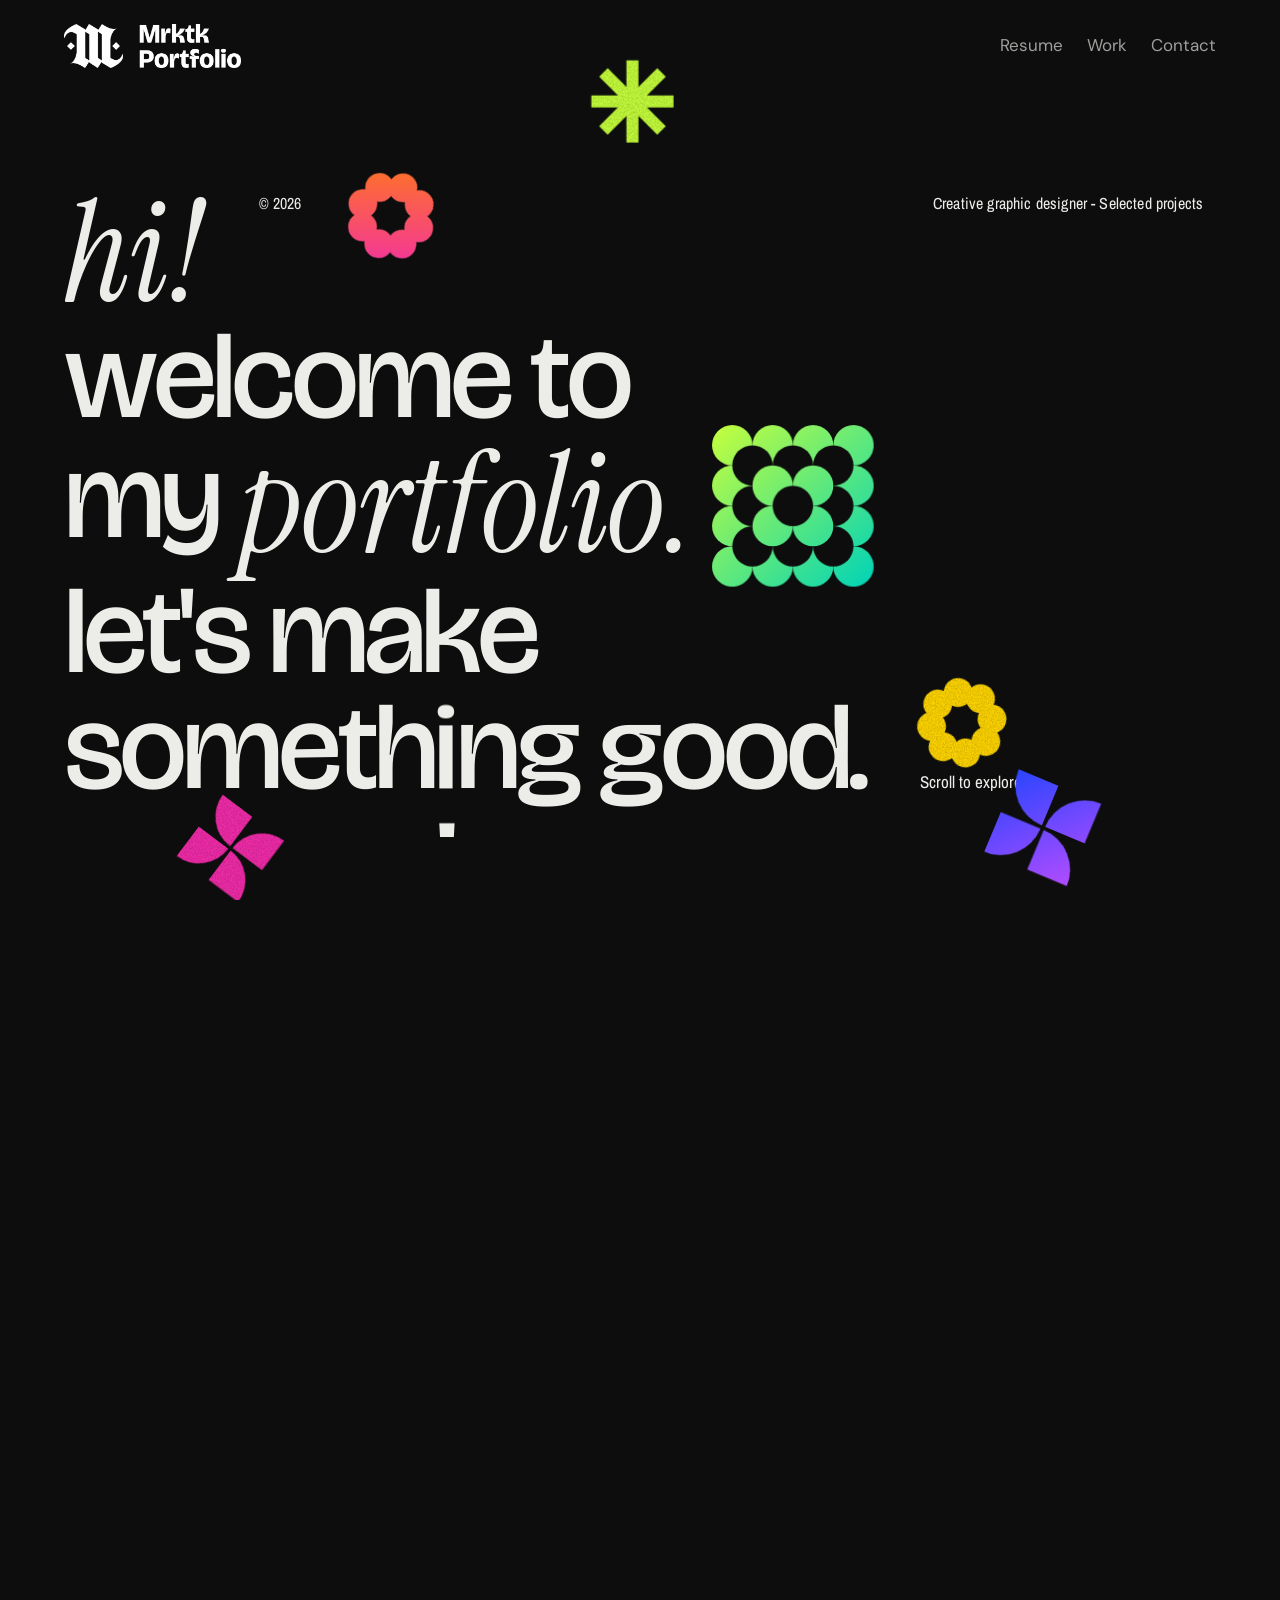
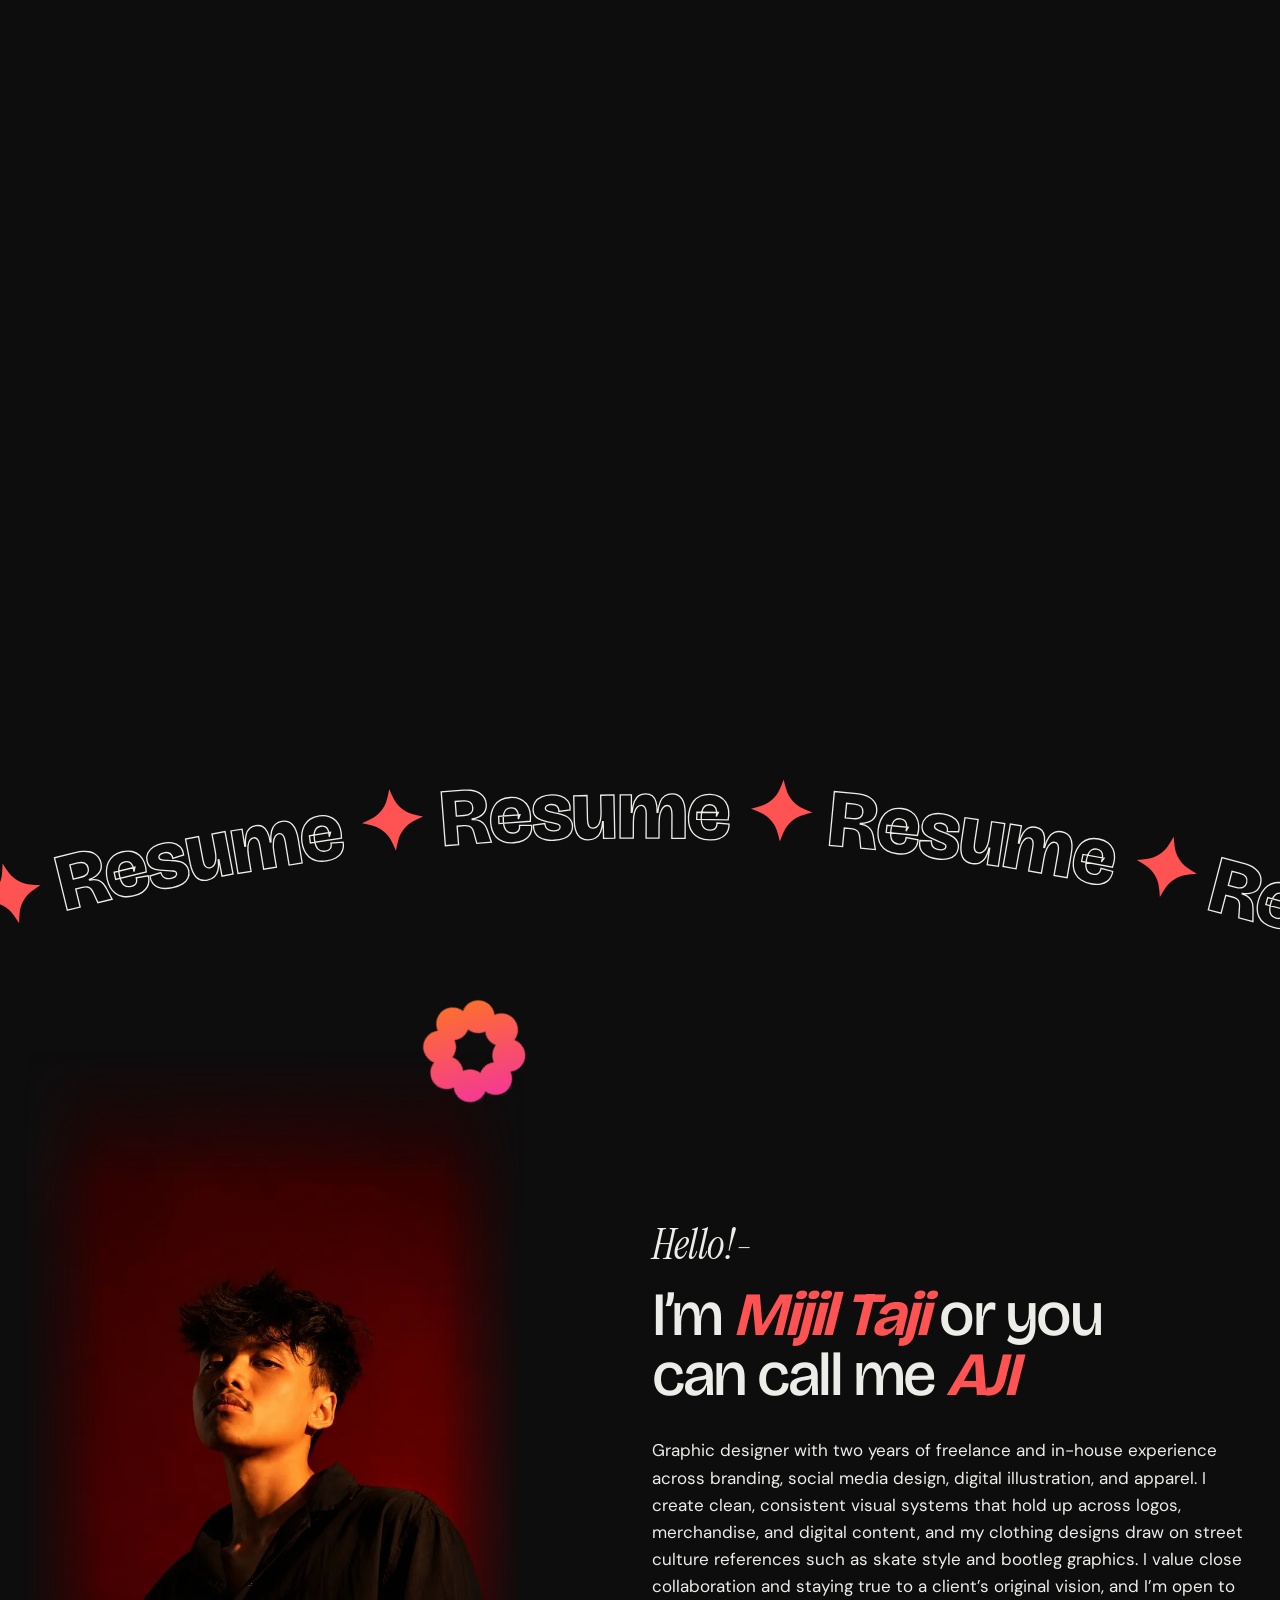
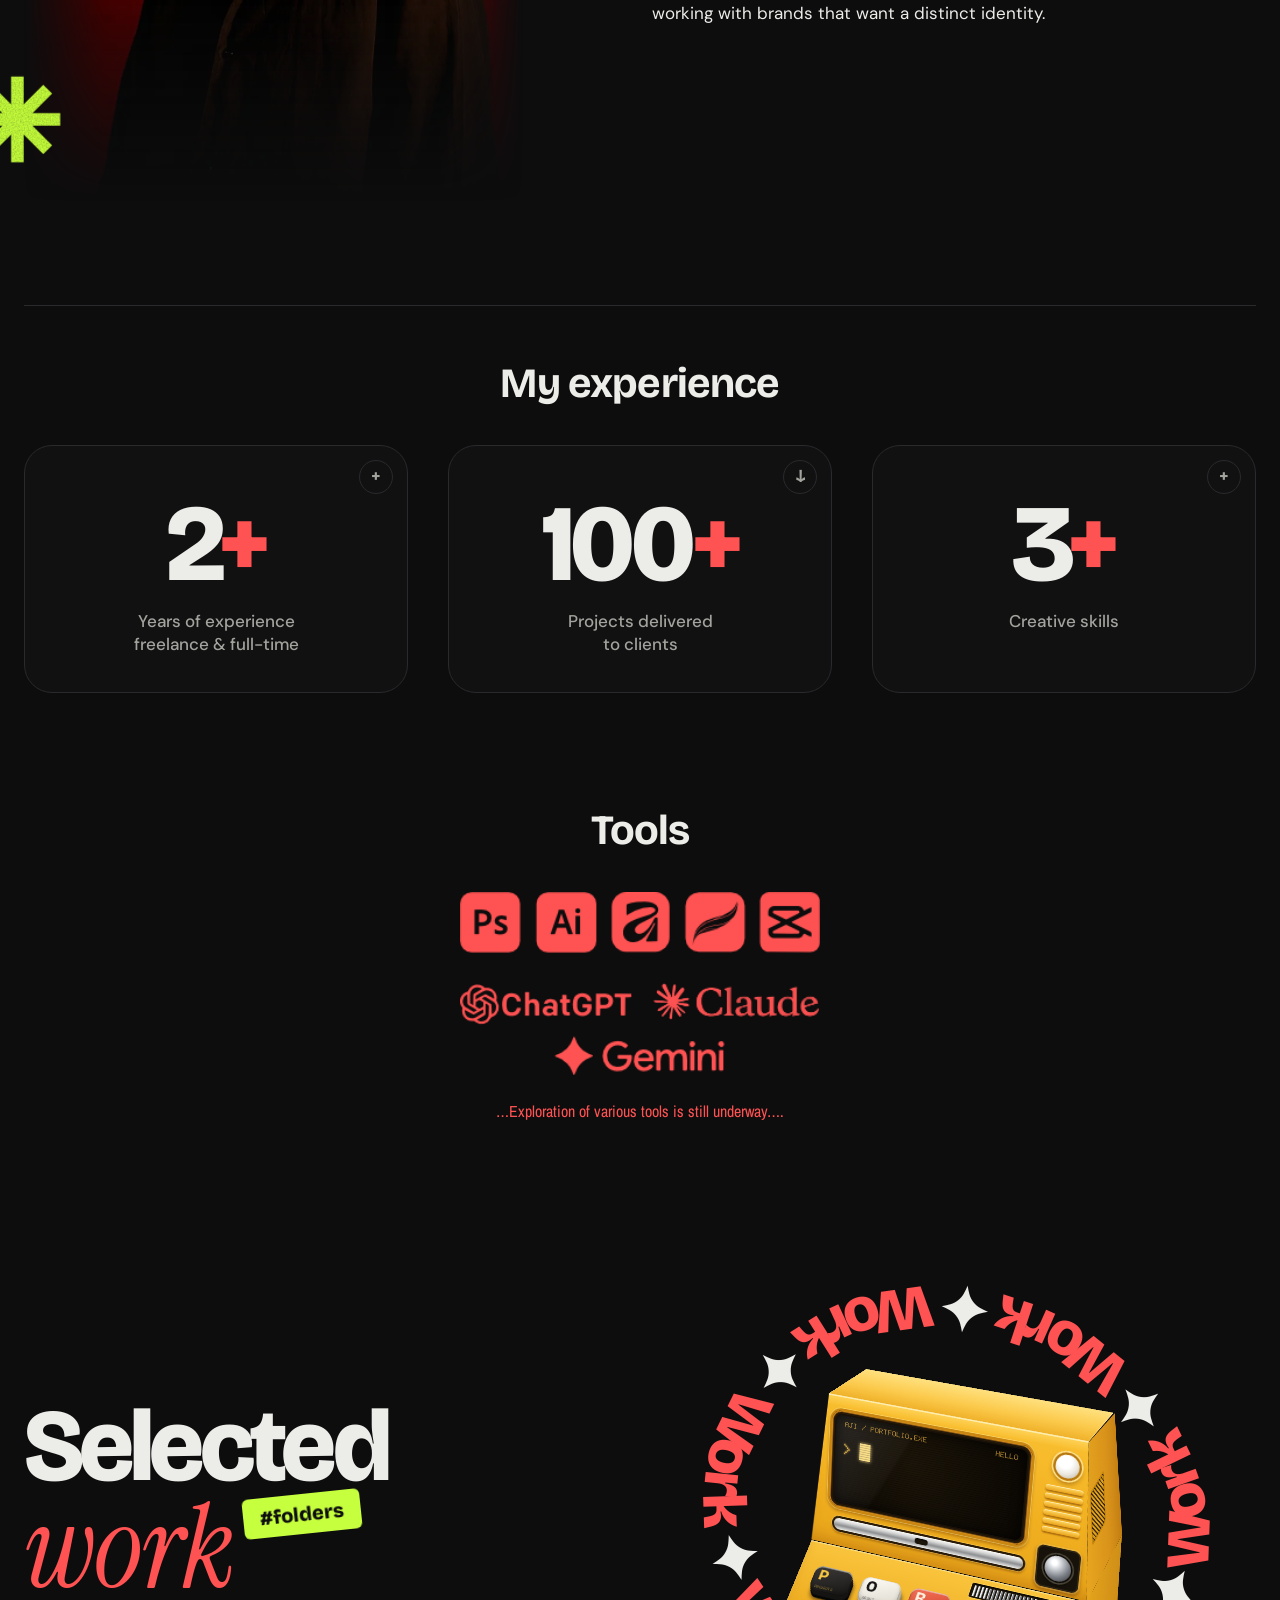
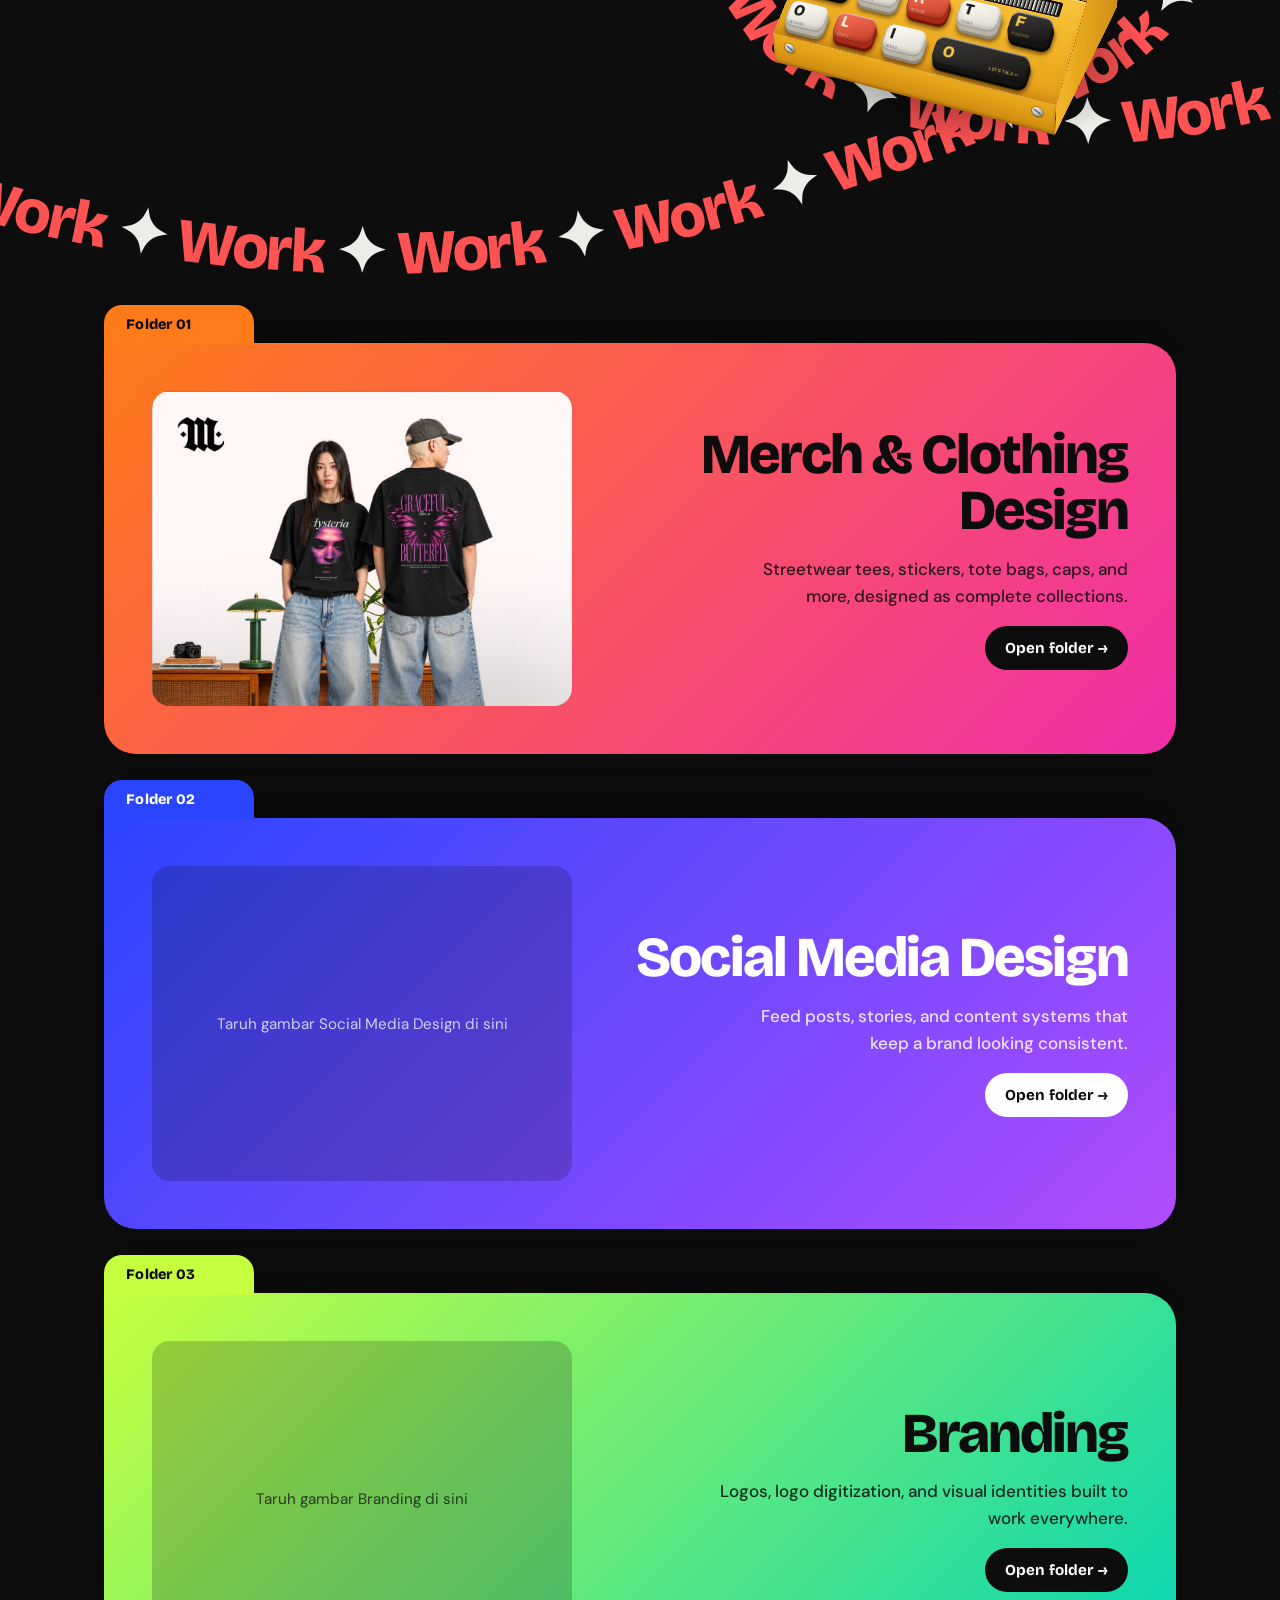
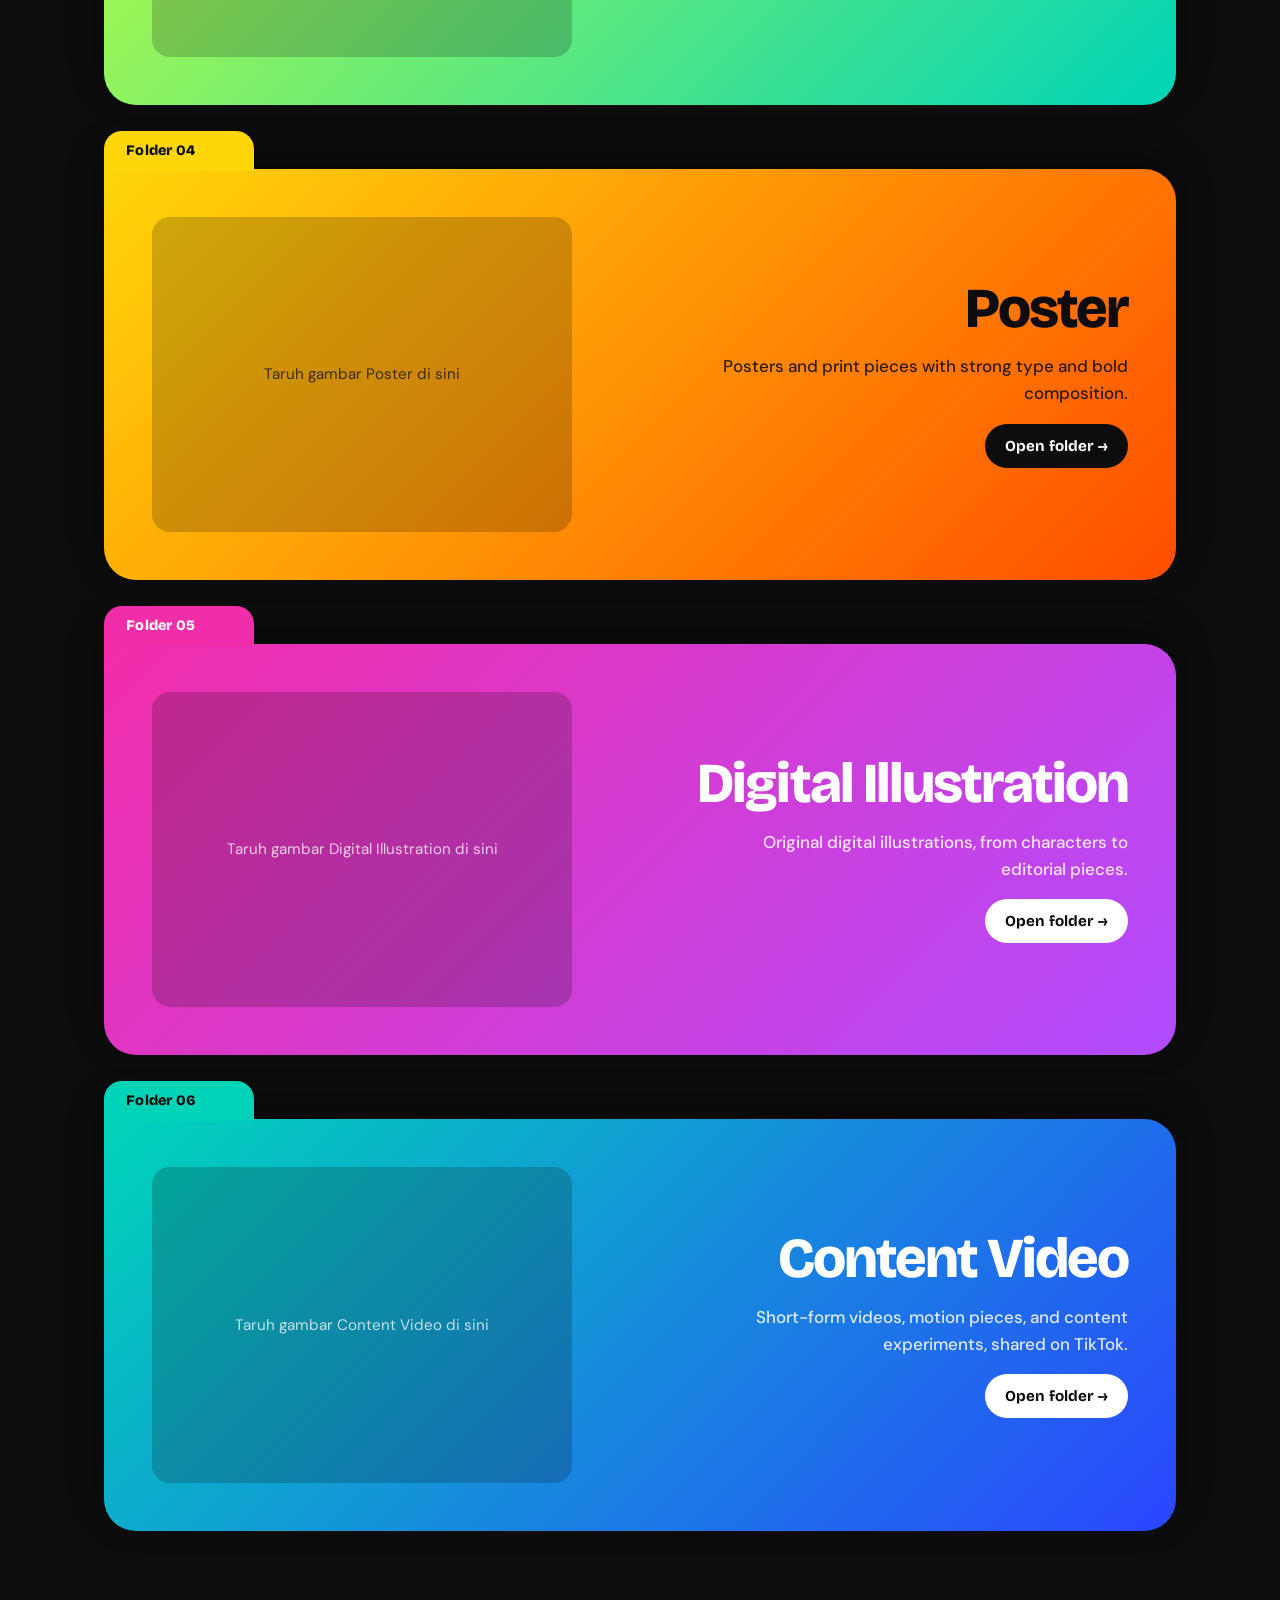
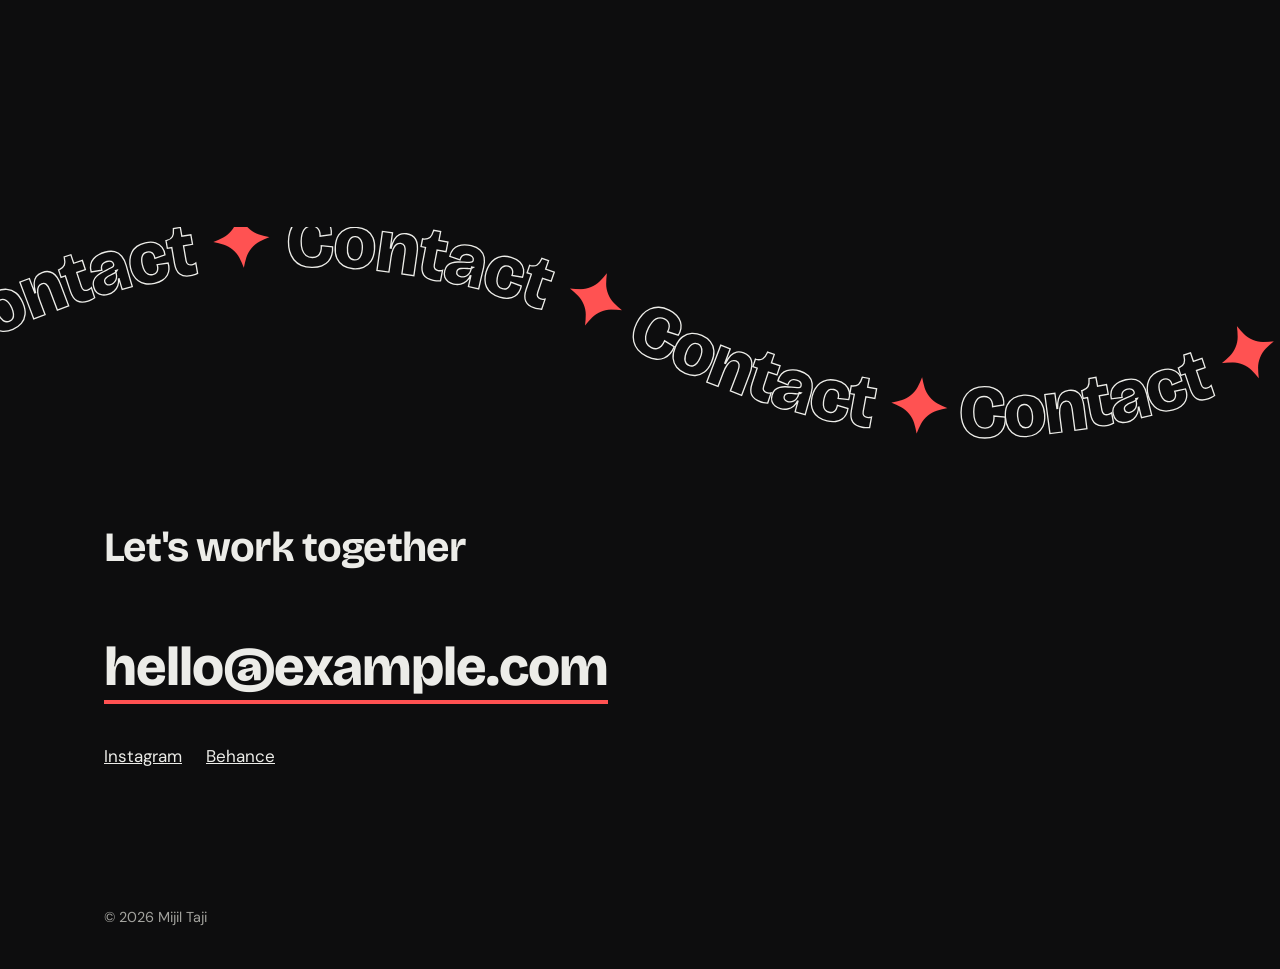
==== commit 17071a56: "Add files via upload" ====
--- a/preview.html
+++ b/preview.html
@@ -150,10 +150,7 @@
 .card h3 { font-family: var(--head); font-weight: 700; font-size: 1.4rem; margin-top: 16px; }
 .card p { color: var(--muted); max-width: 52ch; }
 
-/* ========== ABOUT ========== */
-.about { display: grid; grid-template-columns: 1fr 1fr; gap: 48px; }
-.about h2 { margin-top: 0; }
-.about p + p { margin-top: 16px; }
+/* ========== SKILLS (pill di dalam pop up Skills) ========== */
 .skills { list-style: none; padding: 0; display: flex; flex-wrap: wrap; gap: 10px; }
 .skills li { border: 1px solid var(--ink); border-radius: 999px; padding: 6px 16px; font-size: .95rem; transition: background .2s, color .2s; }
 .skills li:hover { background: var(--ink); color: var(--bg); }
@@ -210,7 +207,7 @@
 footer { color: var(--muted); font-size: .9rem; padding: 24px 0 40px; }
 
 /* ========== EFEK KURSOR (hanya aktif di laptop/PC) ========== */
-.has-cursor, .has-cursor a { cursor: none; }
+.has-cursor, .has-cursor a, .has-cursor button { cursor: none; }
 .arrow, .ring { position: fixed; left: 0; top: 0; pointer-events: none; opacity: 0; transition: opacity .2s; }
 
 /* kursor panah 3D glossy: .arrow mengikuti mouse, .arrow-in miring mengikuti gerakan, .arrow-3d berputar terbalik */
@@ -226,11 +223,30 @@
 .show { opacity: 1; }
 .dust { position: fixed; inset: 0; width: 100%; height: 100%; pointer-events: none; z-index: 998; }   /* debu dan asap berwarna */
 
+/* ========== POP UP (Skills & Experience) ========== */
+.pop { position: fixed; inset: 0; z-index: 900; display: grid; place-items: center; padding: clamp(10px, 3vw, 40px); }
+.pop[hidden] { display: none; }
+.pop-bg { position: absolute; inset: 0; background: rgba(5,5,6,.82); backdrop-filter: blur(6px); }
+.pop-box { position: relative; width: min(560px, 100%); max-height: 100%; display: flex; flex-direction: column; overflow: hidden; background: #131315; border: 1px solid var(--line); border-radius: 24px; box-shadow: 0 30px 80px rgba(0,0,0,.6); animation: pop-in .28s cubic-bezier(.2,.9,.3,1.2); }
+.pop-top { display: flex; align-items: center; gap: 16px; padding: 22px clamp(18px, 3vw, 32px); background: linear-gradient(135deg, var(--c1), var(--c2)); color: var(--fg); }
+.pop-top h3 { flex: 1; font-family: var(--head); font-weight: 800; font-size: clamp(1.6rem, 4vw, 2.4rem); line-height: 1.05; letter-spacing: -.03em; }
+.pop-x { width: 44px; height: 44px; border-radius: 50%; border: 0; background: rgba(13,13,14,.88); color: #fff; font-size: 1.7rem; line-height: 1; flex-shrink: 0; cursor: pointer; }
+.pop-body { padding: clamp(20px, 3vw, 32px); overflow-y: auto; overscroll-behavior: contain; }
+.pop .skills { gap: 12px; }
+.pop .skills li { padding: 9px 20px; font-size: 1.05rem; }
+.pop-empty { color: var(--muted); text-align: center; padding: 24px 0; }
+.pop-jobs { list-style: none; padding: 0; display: grid; gap: 22px; }
+.pop-jobs li { display: grid; grid-template-columns: 64px 1fr; gap: 16px; }
+.pop-jobs time { color: var(--muted); font-weight: 500; }
+.pop-jobs h4 { font-family: var(--head); font-weight: 700; font-size: 1.15rem; line-height: 1.25; }
+.pop-jobs p { margin-top: 4px; color: var(--muted); }
+@keyframes pop-in { from { opacity: 0; scale: .94; translate: 0 14px; } }
+@media (prefers-reduced-motion: reduce) { .pop-box { animation: none; } }
+
 /* ========== HP / LAYAR KECIL ========== */
 @media (max-width: 720px) {
   .card, .card.wide { grid-column: span 12; }
   .card.wide .thumb { aspect-ratio: 4 / 3; }
-  .about { grid-template-columns: 1fr; gap: 32px; }
   .job { grid-template-columns: 1fr; gap: 4px; }
   nav ul { gap: 16px; }
 }
@@ -263,10 +279,28 @@
 /* ========== RESUME: pengalaman + tools ========== */
 .stats { display: grid; grid-template-columns: repeat(3, 1fr); gap: 28px 40px; margin-top: 104px; padding-top: 44px; border-top: 1px solid var(--line); }
 .stats-t { grid-column: 1 / -1; text-align: center; font-family: var(--head); font-weight: 700; font-size: clamp(1.8rem, 4vw, 2.6rem); letter-spacing: -0.02em; }
-.stat { text-align: center; }
+/* tiap angka = kotak yang bisa diklik (tombol atau link). Efek: border menyala + kilau saat hover/fokus, lencana + / ↓ di pojok */
+.stat { position: relative; overflow: hidden; isolation: isolate; display: flex; flex-direction: column; align-items: center; justify-content: flex-start; width: 100%; padding: clamp(28px, 4vw, 44px) 20px clamp(24px, 3vw, 36px); border: 1px solid var(--line); border-radius: 28px; background: rgba(236,236,232,.02); color: inherit; font: inherit; text-align: center; text-decoration: none; cursor: pointer; transition: border-color .25s, background .25s, translate .25s; }
 .stat b { display: block; font-family: var(--head); font-weight: 800; font-size: clamp(3.4rem, 8.5vw, 7rem); line-height: 1; letter-spacing: -.04em; }
 .stat b i { font-style: normal; color: var(--accent); }
 .stat > span { display: block; margin-top: 12px; color: var(--muted); font-weight: 500; line-height: 1.35; }
+.stat .go { position: absolute; top: 14px; right: 14px; width: 34px; height: 34px; display: grid; place-items: center; border: 1px solid var(--line); border-radius: 50%; font: 700 1.15rem/1 var(--head); font-style: normal; color: var(--muted); transition: background .25s, color .25s, border-color .25s, rotate .35s; }
+/* kilau: garis cahaya miring menyapu kotak */
+.stat::before { content: ""; position: absolute; z-index: -1; top: 0; bottom: 0; left: 0; width: 45%; background: linear-gradient(105deg, transparent 0%, rgba(255,255,255,.16) 50%, transparent 100%); translate: -140% 0; pointer-events: none; }
+.stat:hover, .stat:focus-visible { border-color: var(--accent); background: rgba(255,82,82,.07); translate: 0 -4px; }
+.stat:hover::before, .stat:focus-visible::before { animation: stat-shine .9s ease; }
+.stat:hover .go, .stat:focus-visible .go { background: var(--accent); border-color: var(--accent); color: #0D0D0E; }
+.stat:hover .go { rotate: 90deg; }
+.stat:active { translate: 0 -1px; }
+@keyframes stat-shine { to { translate: 340% 0; } }
+/* kilau pelan tiap beberapa detik supaya di HP (tanpa hover) tetap kelihatan bisa diklik */
+@media (prefers-reduced-motion: no-preference) {
+  .stat::before { animation: stat-idle 7s ease infinite; }
+  .stats > :nth-child(3)::before { animation-delay: 2.3s; }   /* kotak ke-2 dan ke-3 berkilau bergantian */
+  .stats > :nth-child(4)::before { animation-delay: 4.6s; }
+  .stat:hover::before, .stat:focus-visible::before { animation: stat-shine .9s ease; }
+}
+@keyframes stat-idle { 0%, 82% { translate: -140% 0; } 100% { translate: 340% 0; } }
 .tools-wrap { margin-top: 104px; text-align: center; }
 .tools-wrap h2 { margin: 0 auto 28px; }
 .tools-wrap h2::after { display: none; }
@@ -453,7 +487,6 @@
       <a class="logo" href="#top"><img src="[data-uri]" alt="mrktk"></a>
       <ul>
         <li><a href="#resume">Resume</a></li>
-        <li><a href="#about">About</a></li>
         <li><a href="#work">Work</a></li>
         <li><a href="#contact">Contact</a></li>
       </ul>
@@ -501,12 +534,14 @@
       </div>
     </div>
 
-    <!-- PENGALAMAN: angka menghitung naik saat terlihat. GANTI: angka di data-to dan teks labelnya -->
+    <!-- PENGALAMAN: angka menghitung naik saat terlihat. GANTI: angka di data-to dan teks labelnya.
+         Ketiga kotak bisa diklik: 1 = buka pop up Experience, 2 = lompat ke section Selected Work, 3 = buka pop up Skills.
+         Isi pop up ada di bagian paling bawah file ini (id="pop-exp" dan id="pop-skills"). -->
     <div class="stats">
       <p class="stats-t">My experience</p>
-      <div class="stat"><b data-to="2"><span class="n">2</span><i>+</i></b><span>Years of experience<br>freelance &amp; full-time</span></div>
-      <div class="stat"><b data-to="100"><span class="n">100</span><i>+</i></b><span>Projects delivered<br>to clients</span></div>
-      <div class="stat"><b data-to="3"><span class="n">3</span><i>+</i></b><span>Creative skills</span></div>
+      <button class="stat" type="button" data-pop="exp" aria-haspopup="dialog"><b data-to="2"><span class="n">2</span><i>+</i></b><span>Years of experience<br>freelance &amp; full-time</span><em class="go" aria-hidden="true">+</em></button>
+      <a class="stat" href="#work"><b data-to="100"><span class="n">100</span><i>+</i></b><span>Projects delivered<br>to clients</span><em class="go" aria-hidden="true">&darr;</em></a>
+      <button class="stat" type="button" data-pop="skills" aria-haspopup="dialog"><b data-to="3"><span class="n">3</span><i>+</i></b><span>Creative skills</span><em class="go" aria-hidden="true">+</em></button>
     </div>
 
     <!-- TOOLS: gambar images/tools.png sudah berwarna sama dengan teks "Mijil Taji" -->
@@ -530,30 +565,6 @@
       </div>
     </div>
     -->
-  </div>
-</section>
-
-<section class="sec" id="about">
-  <div class="marquee tape" aria-hidden="true" data-text="About"></div>
-  <div class="wrap">
-    <div class="about" style="margin-top:56px">
-      <div>
-        <h2>About</h2>
-        <!-- GANTI: ceritakan dirimu dengan kata-katamu sendiri -->
-        <p>I'm a graphic designer with about two years of experience, working both freelance and full-time.</p>
-        <p>I love turning ideas into clear, memorable visuals, from a single illustration to a full product line.</p>
-      </div>
-      <div>
-        <h2>Skills</h2>
-        <ul class="skills">
-          <li>Digital illustration</li>
-          <li>Clothing design</li>
-          <li>Merchandise</li>
-          <li>Logo digitization</li>
-          <li>Social media design</li>
-        </ul>
-      </div>
-    </div>
   </div>
 </section>
 
@@ -722,6 +733,43 @@
   </div>
 </div>
 
+<!-- ================= POP UP (terbuka saat kotak di "My experience" diklik) =================
+     Pop up SKILLS: tambah/hapus skill dengan menambah/menghapus baris <li> di bawah.
+     Pop up EXPERIENCE: sementara masih kosong. Isi daftar pengalaman kerjamu di <ul class="pop-jobs"> (contoh format ada di komentar). -->
+<div class="pop" id="pop-skills" role="dialog" aria-modal="true" aria-labelledby="pop-skills-t" hidden>
+  <div class="pop-bg" data-close></div>
+  <div class="pop-box" style="--c1:#FF7A18; --c2:#F22DAA; --fg:#0D0D0E">
+    <div class="pop-top"><h3 id="pop-skills-t">Skills</h3><button class="pop-x" type="button" data-close aria-label="Close">&times;</button></div>
+    <div class="pop-body">
+      <ul class="skills">
+        <li>Digital illustration</li>
+        <li>Clothing design</li>
+        <li>Merchandise</li>
+        <li>Social Media Design</li>
+        <li>Creative Thinking</li>
+        <li>Branding</li>
+        <li>Team Work</li>
+      </ul>
+    </div>
+  </div>
+</div>
+
+<div class="pop" id="pop-exp" role="dialog" aria-modal="true" aria-labelledby="pop-exp-t" hidden>
+  <div class="pop-bg" data-close></div>
+  <div class="pop-box" style="--c1:#2B45FF; --c2:#B14CFF; --fg:#FFFFFF">
+    <div class="pop-top"><h3 id="pop-exp-t">Experience</h3><button class="pop-x" type="button" data-close aria-label="Close">&times;</button></div>
+    <div class="pop-body">
+      <!-- GANTI: hapus baris <p class="pop-empty"> di bawah, lalu aktifkan daftar ini (hapus tanda komentarnya) dan isi dengan pengalamanmu.
+      <ul class="pop-jobs">
+        <li><time>2026</time><div><h4>Nama posisi, nama perusahaan</h4><p>Deskripsi singkat pekerjaanmu.</p></div></li>
+        <li><time>2025</time><div><h4>Nama posisi, nama perusahaan</h4><p>Deskripsi singkat pekerjaanmu.</p></div></li>
+      </ul>
+      -->
+      <p class="pop-empty">My work history is coming soon.</p>
+    </div>
+  </div>
+</div>
+
 <script src="https://cdnjs.cloudflare.com/ajax/libs/gsap/3.12.5/gsap.min.js"></script>
 <script>
 /* =====================================================================
@@ -877,6 +925,34 @@
     });
   }, { threshold: .6 });
   els.forEach(function (b) { io.observe(b); });
+})();
+
+/* ===== 2b-2. Pop up dari kotak "My experience" =====
+   Tombol dengan data-pop="skills" membuka #pop-skills, data-pop="exp" membuka #pop-exp (isinya ada di index.html).
+   Ditutup lewat tombol ×, klik area gelap, atau tombol Esc. */
+(function () {
+  var opener = null, current = null;
+  function open(pop, from) {
+    opener = from; current = pop; pop.hidden = false; document.documentElement.style.overflow = 'hidden';
+    pop.querySelector('.pop-x').focus();
+  }
+  function close() {
+    if (!current) return;
+    current.hidden = true; current = null; document.documentElement.style.overflow = '';
+    if (opener) opener.focus();
+  }
+  document.querySelectorAll('[data-pop]').forEach(function (btn) {
+    var pop = document.getElementById('pop-' + btn.dataset.pop); if (!pop) return;
+    btn.addEventListener('click', function () { open(pop, btn); });
+  });
+  document.querySelectorAll('.pop').forEach(function (pop) {
+    pop.addEventListener('click', function (e) { if (e.target.closest('[data-close]')) close(); });
+  });
+  document.addEventListener('keydown', function (e) {
+    if (!current) return;
+    if (e.key === 'Escape') close();
+    else if (e.key === 'Tab') { e.preventDefault(); current.querySelector('.pop-x').focus(); }   /* fokus tetap di dalam pop up */
+  });
 })();
 
 /* ===== 2c. Komputer retro di section Work =====
--- a/css/style.css
+++ b/css/style.css
@@ -134,10 +134,7 @@
 .card h3 { font-family: var(--head); font-weight: 700; font-size: 1.4rem; margin-top: 16px; }
 .card p { color: var(--muted); max-width: 52ch; }
 
-/* ========== ABOUT ========== */
-.about { display: grid; grid-template-columns: 1fr 1fr; gap: 48px; }
-.about h2 { margin-top: 0; }
-.about p + p { margin-top: 16px; }
+/* ========== SKILLS (pill di dalam pop up Skills) ========== */
 .skills { list-style: none; padding: 0; display: flex; flex-wrap: wrap; gap: 10px; }
 .skills li { border: 1px solid var(--ink); border-radius: 999px; padding: 6px 16px; font-size: .95rem; transition: background .2s, color .2s; }
 .skills li:hover { background: var(--ink); color: var(--bg); }
@@ -194,7 +191,7 @@
 footer { color: var(--muted); font-size: .9rem; padding: 24px 0 40px; }
 
 /* ========== EFEK KURSOR (hanya aktif di laptop/PC) ========== */
-.has-cursor, .has-cursor a { cursor: none; }
+.has-cursor, .has-cursor a, .has-cursor button { cursor: none; }
 .arrow, .ring { position: fixed; left: 0; top: 0; pointer-events: none; opacity: 0; transition: opacity .2s; }
 
 /* kursor panah 3D glossy: .arrow mengikuti mouse, .arrow-in miring mengikuti gerakan, .arrow-3d berputar terbalik */
@@ -210,11 +207,30 @@
 .show { opacity: 1; }
 .dust { position: fixed; inset: 0; width: 100%; height: 100%; pointer-events: none; z-index: 998; }   /* debu dan asap berwarna */
 
+/* ========== POP UP (Skills & Experience) ========== */
+.pop { position: fixed; inset: 0; z-index: 900; display: grid; place-items: center; padding: clamp(10px, 3vw, 40px); }
+.pop[hidden] { display: none; }
+.pop-bg { position: absolute; inset: 0; background: rgba(5,5,6,.82); backdrop-filter: blur(6px); }
+.pop-box { position: relative; width: min(560px, 100%); max-height: 100%; display: flex; flex-direction: column; overflow: hidden; background: #131315; border: 1px solid var(--line); border-radius: 24px; box-shadow: 0 30px 80px rgba(0,0,0,.6); animation: pop-in .28s cubic-bezier(.2,.9,.3,1.2); }
+.pop-top { display: flex; align-items: center; gap: 16px; padding: 22px clamp(18px, 3vw, 32px); background: linear-gradient(135deg, var(--c1), var(--c2)); color: var(--fg); }
+.pop-top h3 { flex: 1; font-family: var(--head); font-weight: 800; font-size: clamp(1.6rem, 4vw, 2.4rem); line-height: 1.05; letter-spacing: -.03em; }
+.pop-x { width: 44px; height: 44px; border-radius: 50%; border: 0; background: rgba(13,13,14,.88); color: #fff; font-size: 1.7rem; line-height: 1; flex-shrink: 0; cursor: pointer; }
+.pop-body { padding: clamp(20px, 3vw, 32px); overflow-y: auto; overscroll-behavior: contain; }
+.pop .skills { gap: 12px; }
+.pop .skills li { padding: 9px 20px; font-size: 1.05rem; }
+.pop-empty { color: var(--muted); text-align: center; padding: 24px 0; }
+.pop-jobs { list-style: none; padding: 0; display: grid; gap: 22px; }
+.pop-jobs li { display: grid; grid-template-columns: 64px 1fr; gap: 16px; }
+.pop-jobs time { color: var(--muted); font-weight: 500; }
+.pop-jobs h4 { font-family: var(--head); font-weight: 700; font-size: 1.15rem; line-height: 1.25; }
+.pop-jobs p { margin-top: 4px; color: var(--muted); }
+@keyframes pop-in { from { opacity: 0; scale: .94; translate: 0 14px; } }
+@media (prefers-reduced-motion: reduce) { .pop-box { animation: none; } }
+
 /* ========== HP / LAYAR KECIL ========== */
 @media (max-width: 720px) {
   .card, .card.wide { grid-column: span 12; }
   .card.wide .thumb { aspect-ratio: 4 / 3; }
-  .about { grid-template-columns: 1fr; gap: 32px; }
   .job { grid-template-columns: 1fr; gap: 4px; }
   nav ul { gap: 16px; }
 }
@@ -247,10 +263,28 @@
 /* ========== RESUME: pengalaman + tools ========== */
 .stats { display: grid; grid-template-columns: repeat(3, 1fr); gap: 28px 40px; margin-top: 104px; padding-top: 44px; border-top: 1px solid var(--line); }
 .stats-t { grid-column: 1 / -1; text-align: center; font-family: var(--head); font-weight: 700; font-size: clamp(1.8rem, 4vw, 2.6rem); letter-spacing: -0.02em; }
-.stat { text-align: center; }
+/* tiap angka = kotak yang bisa diklik (tombol atau link). Efek: border menyala + kilau saat hover/fokus, lencana + / ↓ di pojok */
+.stat { position: relative; overflow: hidden; isolation: isolate; display: flex; flex-direction: column; align-items: center; justify-content: flex-start; width: 100%; padding: clamp(28px, 4vw, 44px) 20px clamp(24px, 3vw, 36px); border: 1px solid var(--line); border-radius: 28px; background: rgba(236,236,232,.02); color: inherit; font: inherit; text-align: center; text-decoration: none; cursor: pointer; transition: border-color .25s, background .25s, translate .25s; }
 .stat b { display: block; font-family: var(--head); font-weight: 800; font-size: clamp(3.4rem, 8.5vw, 7rem); line-height: 1; letter-spacing: -.04em; }
 .stat b i { font-style: normal; color: var(--accent); }
 .stat > span { display: block; margin-top: 12px; color: var(--muted); font-weight: 500; line-height: 1.35; }
+.stat .go { position: absolute; top: 14px; right: 14px; width: 34px; height: 34px; display: grid; place-items: center; border: 1px solid var(--line); border-radius: 50%; font: 700 1.15rem/1 var(--head); font-style: normal; color: var(--muted); transition: background .25s, color .25s, border-color .25s, rotate .35s; }
+/* kilau: garis cahaya miring menyapu kotak */
+.stat::before { content: ""; position: absolute; z-index: -1; top: 0; bottom: 0; left: 0; width: 45%; background: linear-gradient(105deg, transparent 0%, rgba(255,255,255,.16) 50%, transparent 100%); translate: -140% 0; pointer-events: none; }
+.stat:hover, .stat:focus-visible { border-color: var(--accent); background: rgba(255,82,82,.07); translate: 0 -4px; }
+.stat:hover::before, .stat:focus-visible::before { animation: stat-shine .9s ease; }
+.stat:hover .go, .stat:focus-visible .go { background: var(--accent); border-color: var(--accent); color: #0D0D0E; }
+.stat:hover .go { rotate: 90deg; }
+.stat:active { translate: 0 -1px; }
+@keyframes stat-shine { to { translate: 340% 0; } }
+/* kilau pelan tiap beberapa detik supaya di HP (tanpa hover) tetap kelihatan bisa diklik */
+@media (prefers-reduced-motion: no-preference) {
+  .stat::before { animation: stat-idle 7s ease infinite; }
+  .stats > :nth-child(3)::before { animation-delay: 2.3s; }   /* kotak ke-2 dan ke-3 berkilau bergantian */
+  .stats > :nth-child(4)::before { animation-delay: 4.6s; }
+  .stat:hover::before, .stat:focus-visible::before { animation: stat-shine .9s ease; }
+}
+@keyframes stat-idle { 0%, 82% { translate: -140% 0; } 100% { translate: 340% 0; } }
 .tools-wrap { margin-top: 104px; text-align: center; }
 .tools-wrap h2 { margin: 0 auto 28px; }
 .tools-wrap h2::after { display: none; }
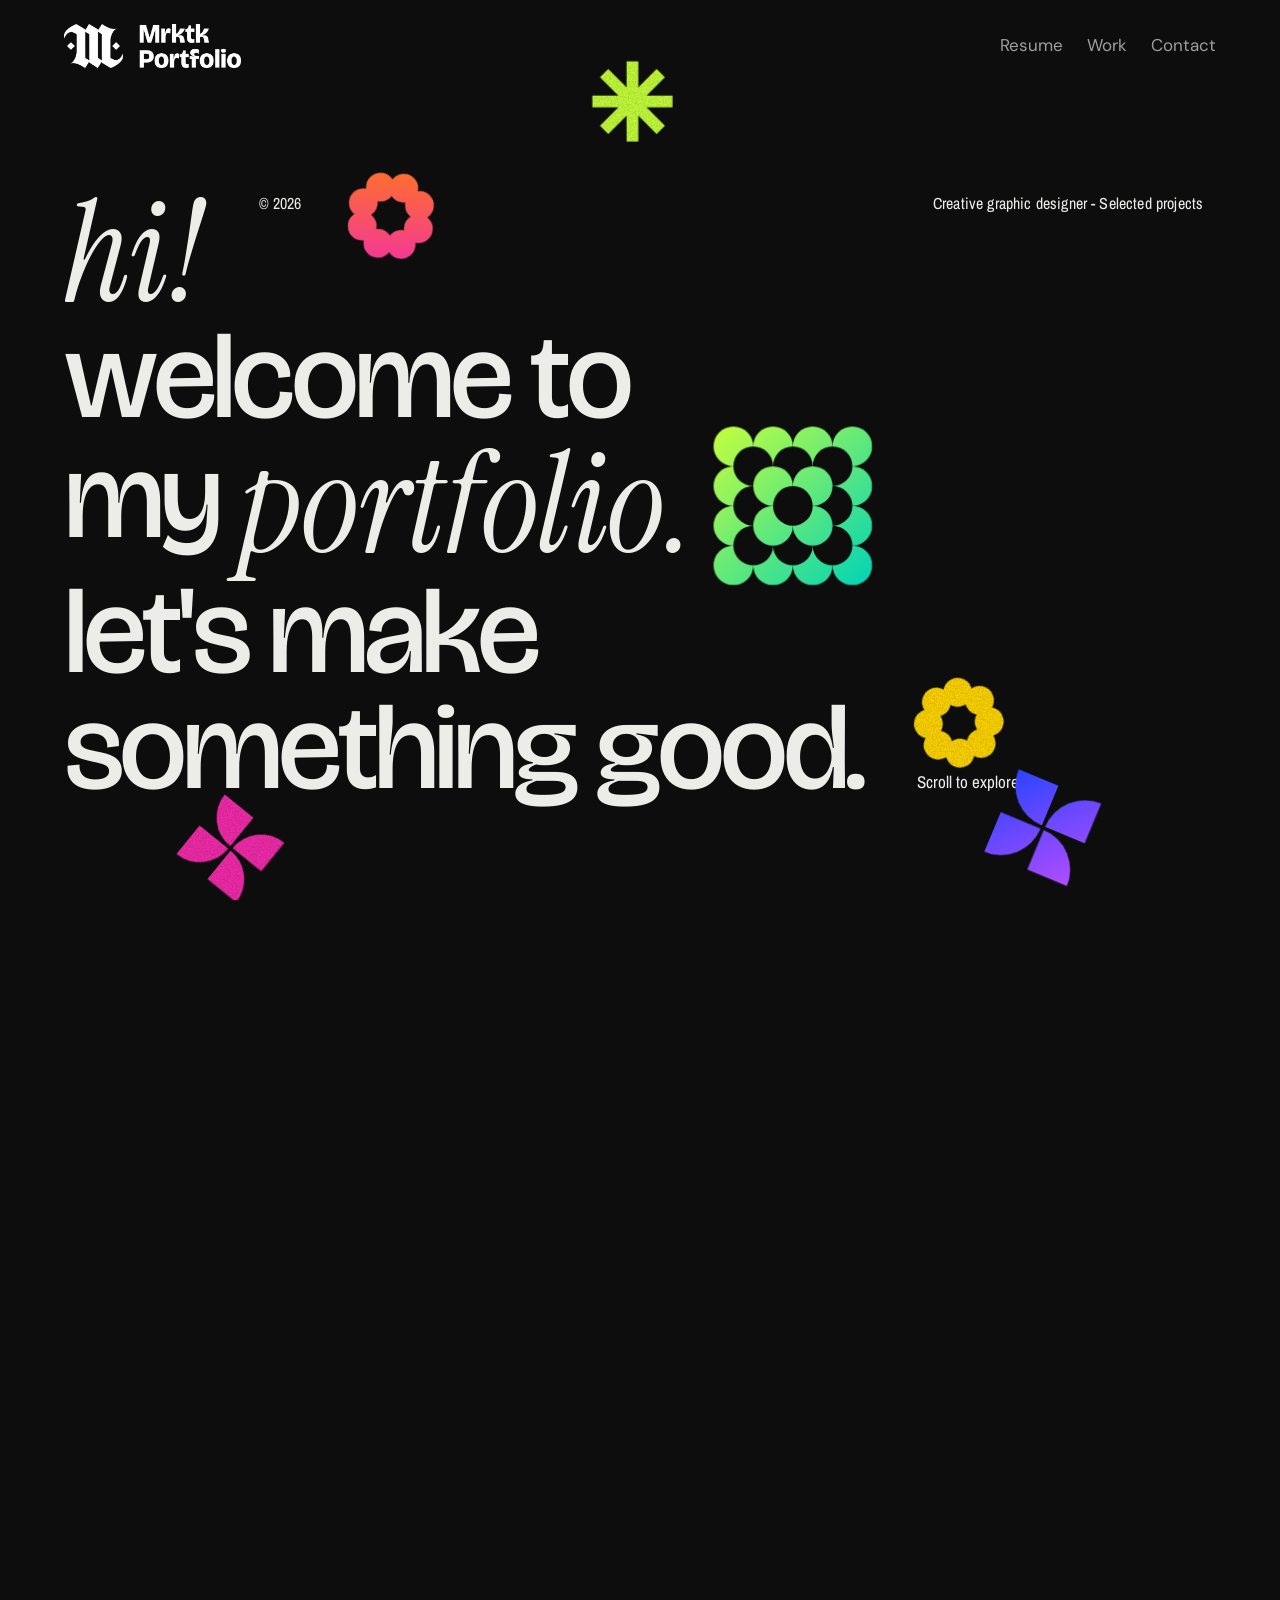
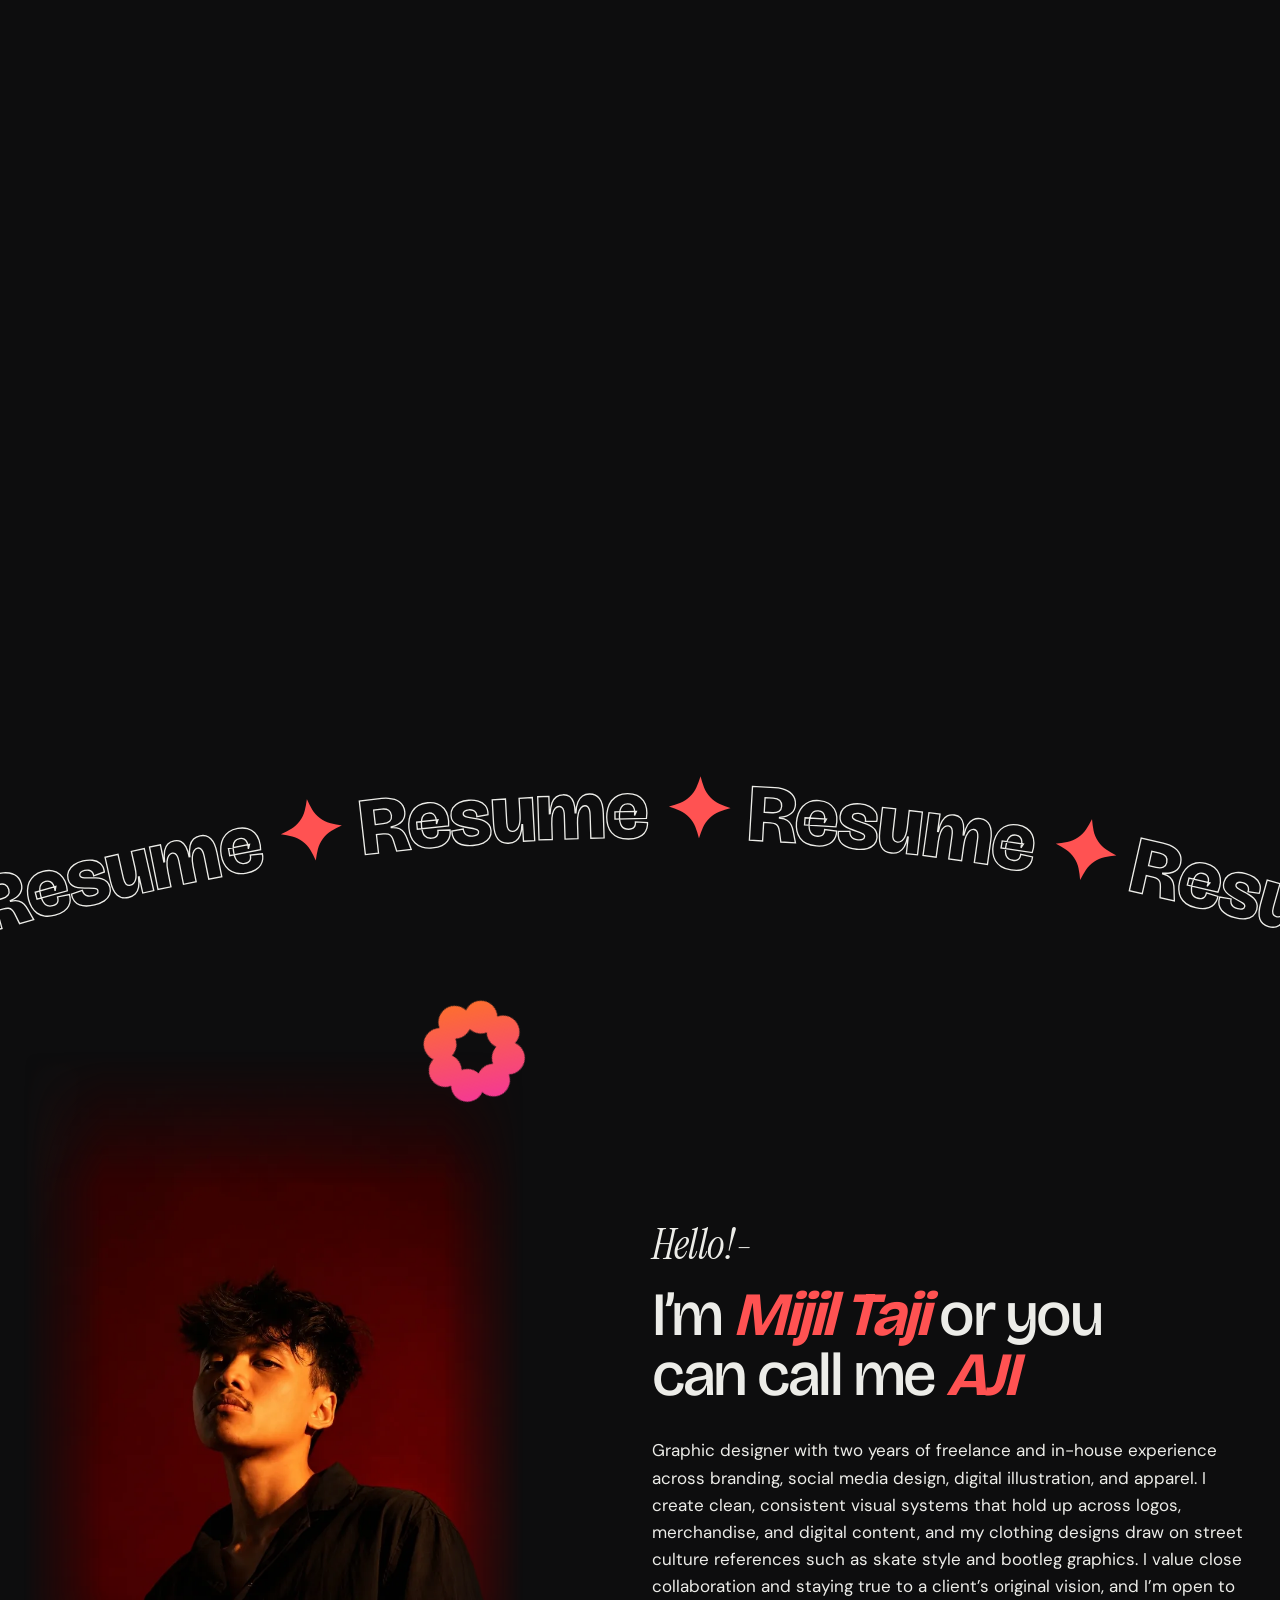
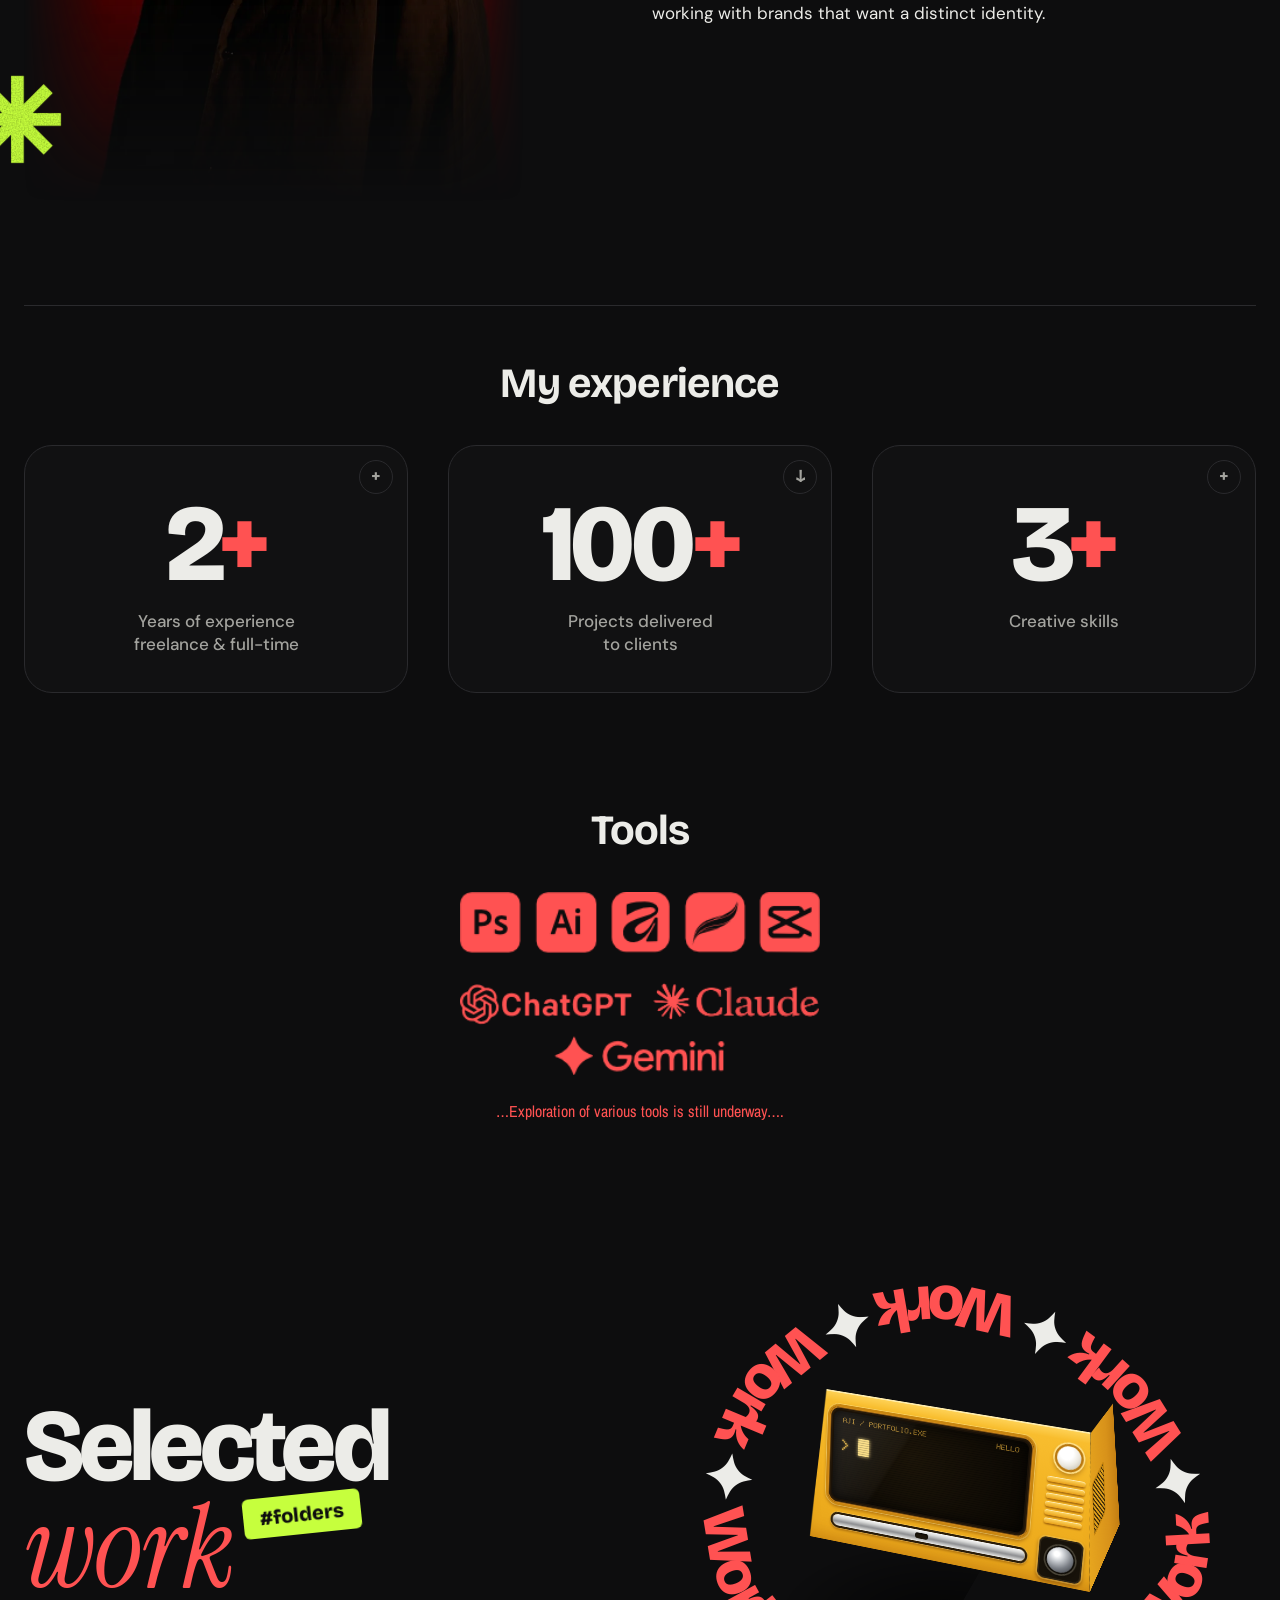
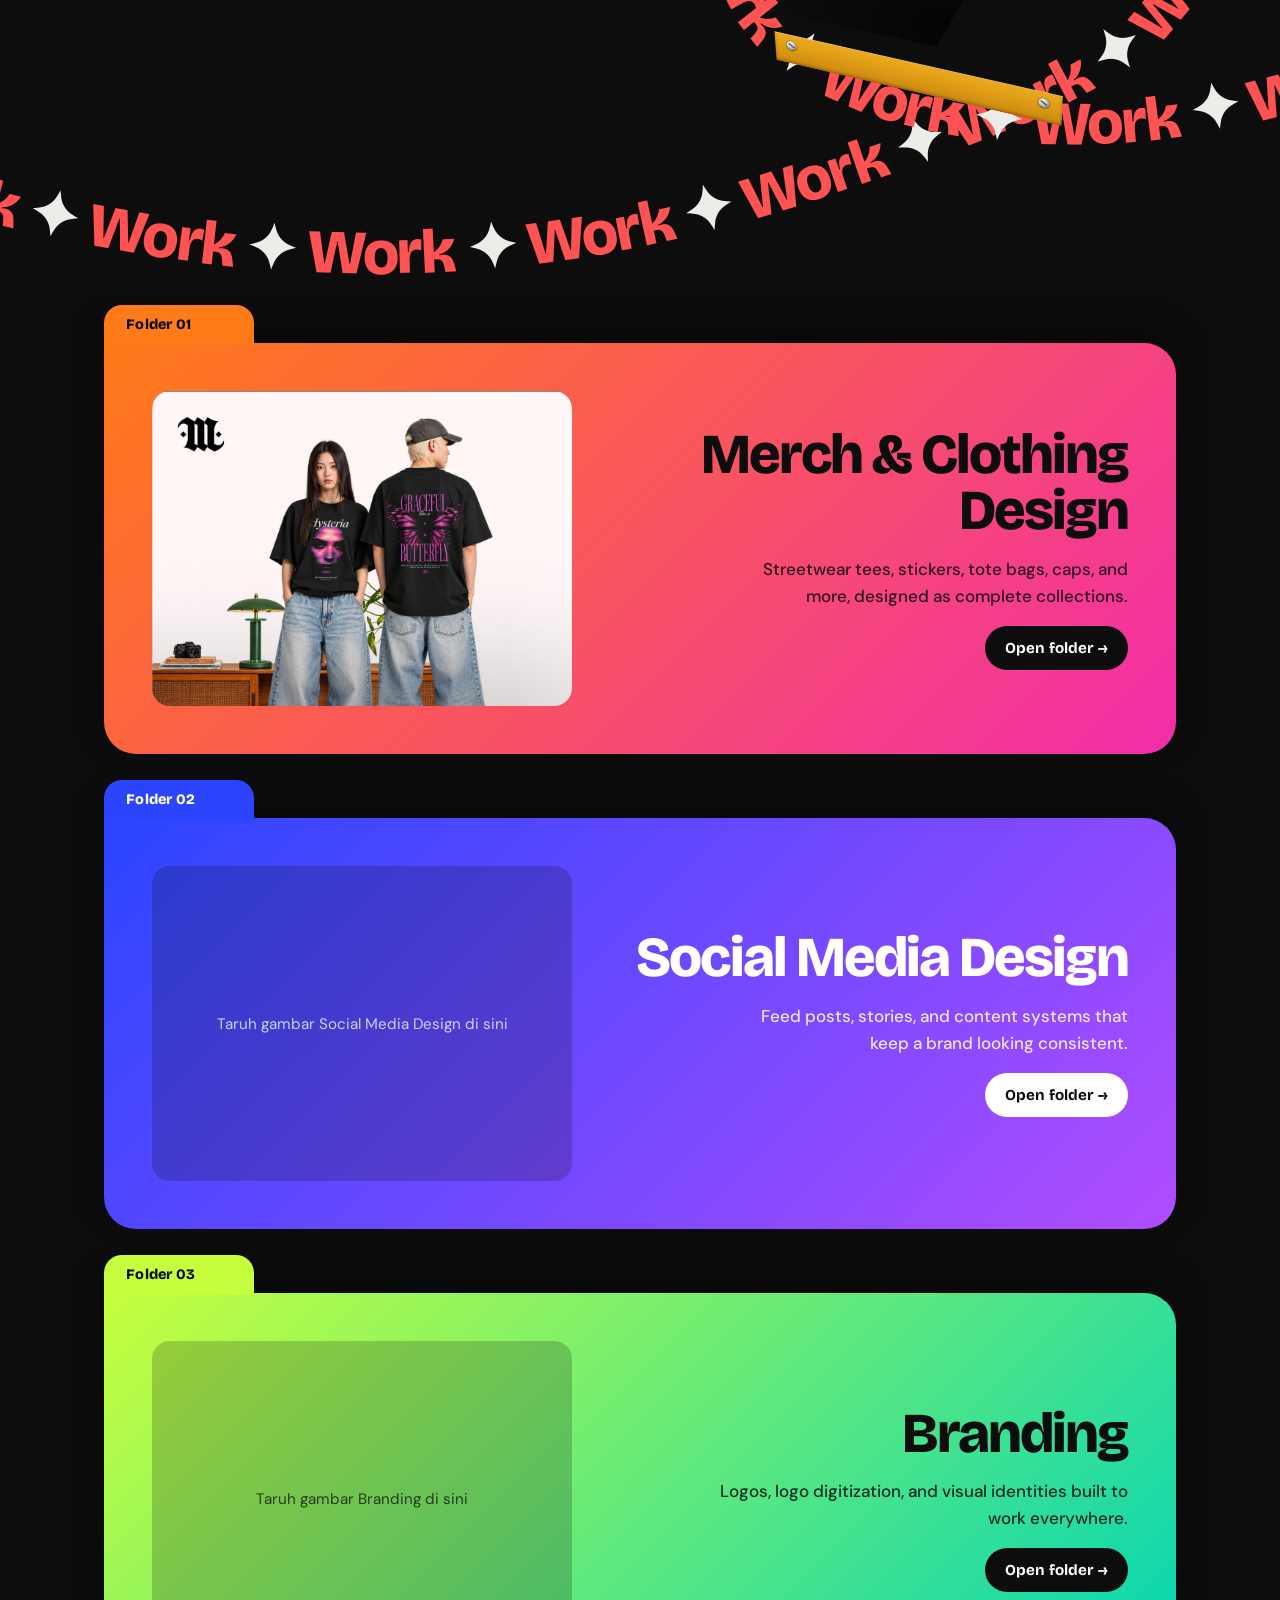
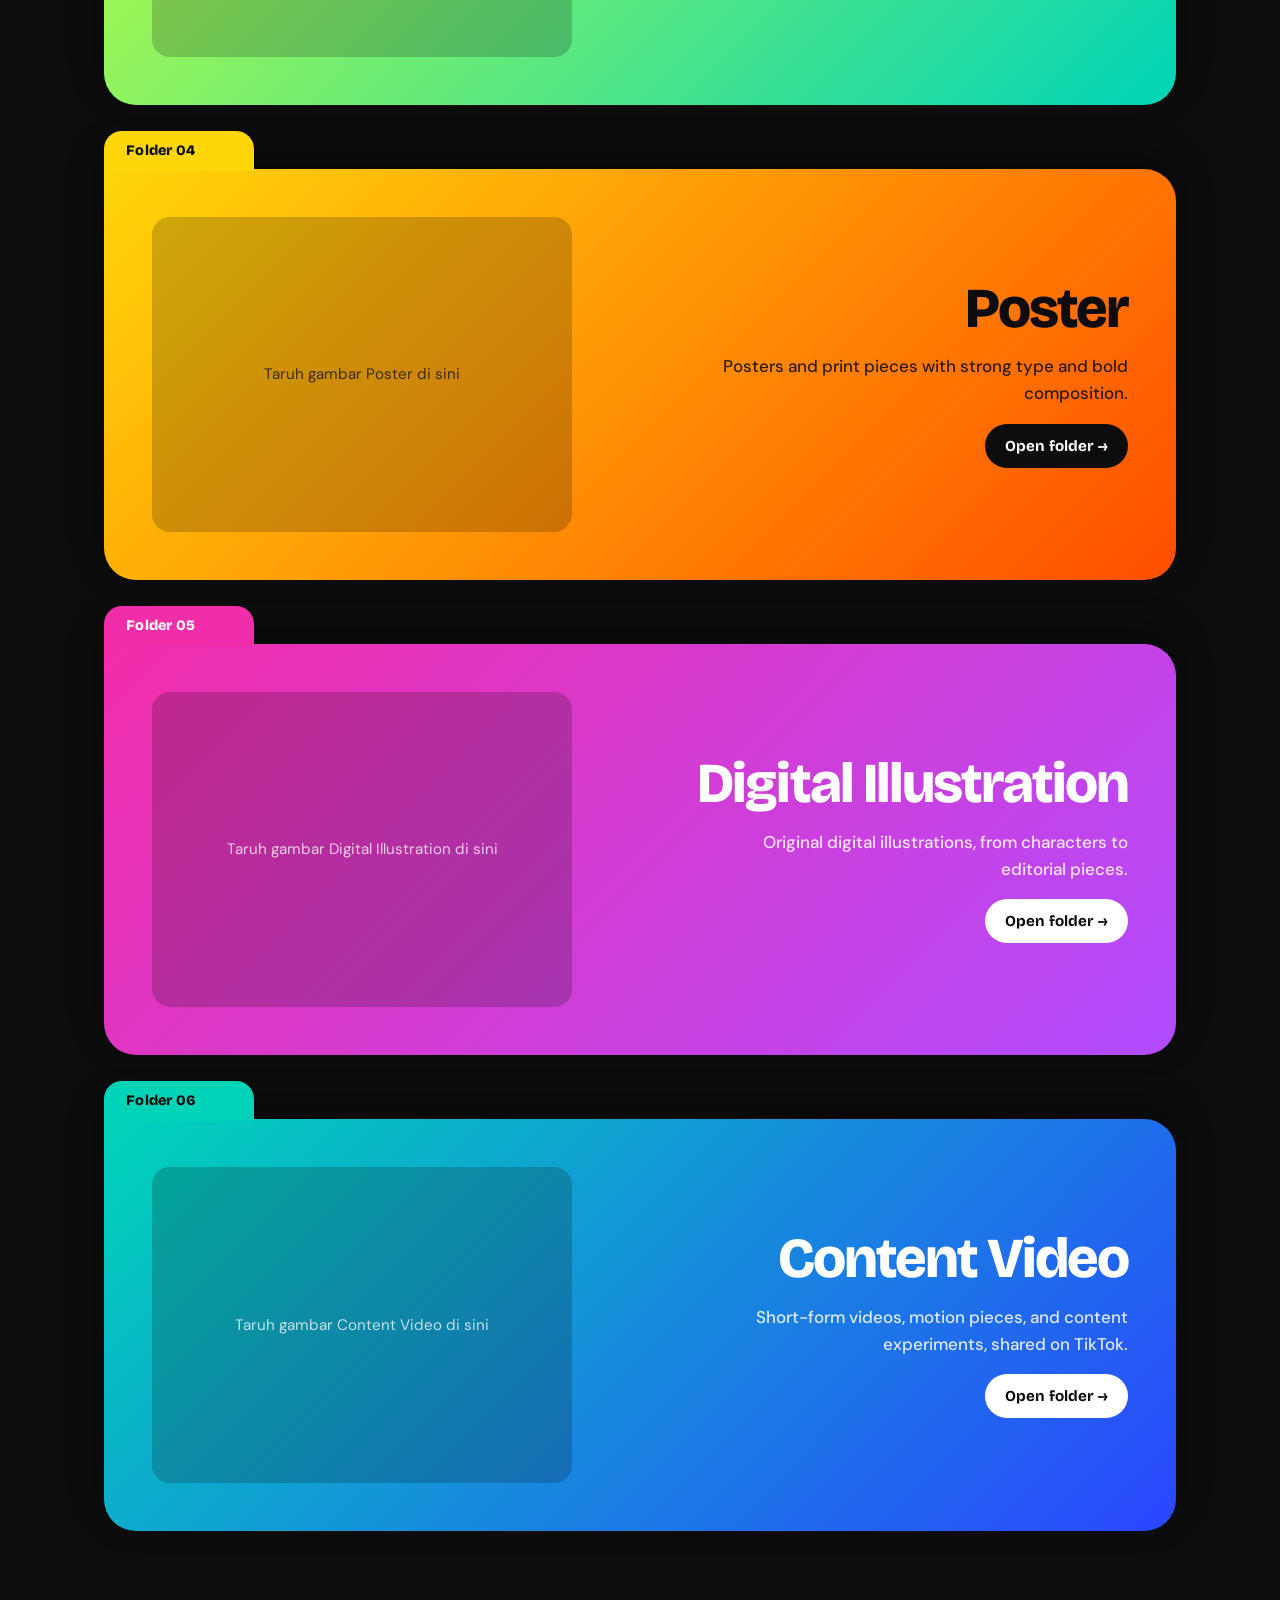
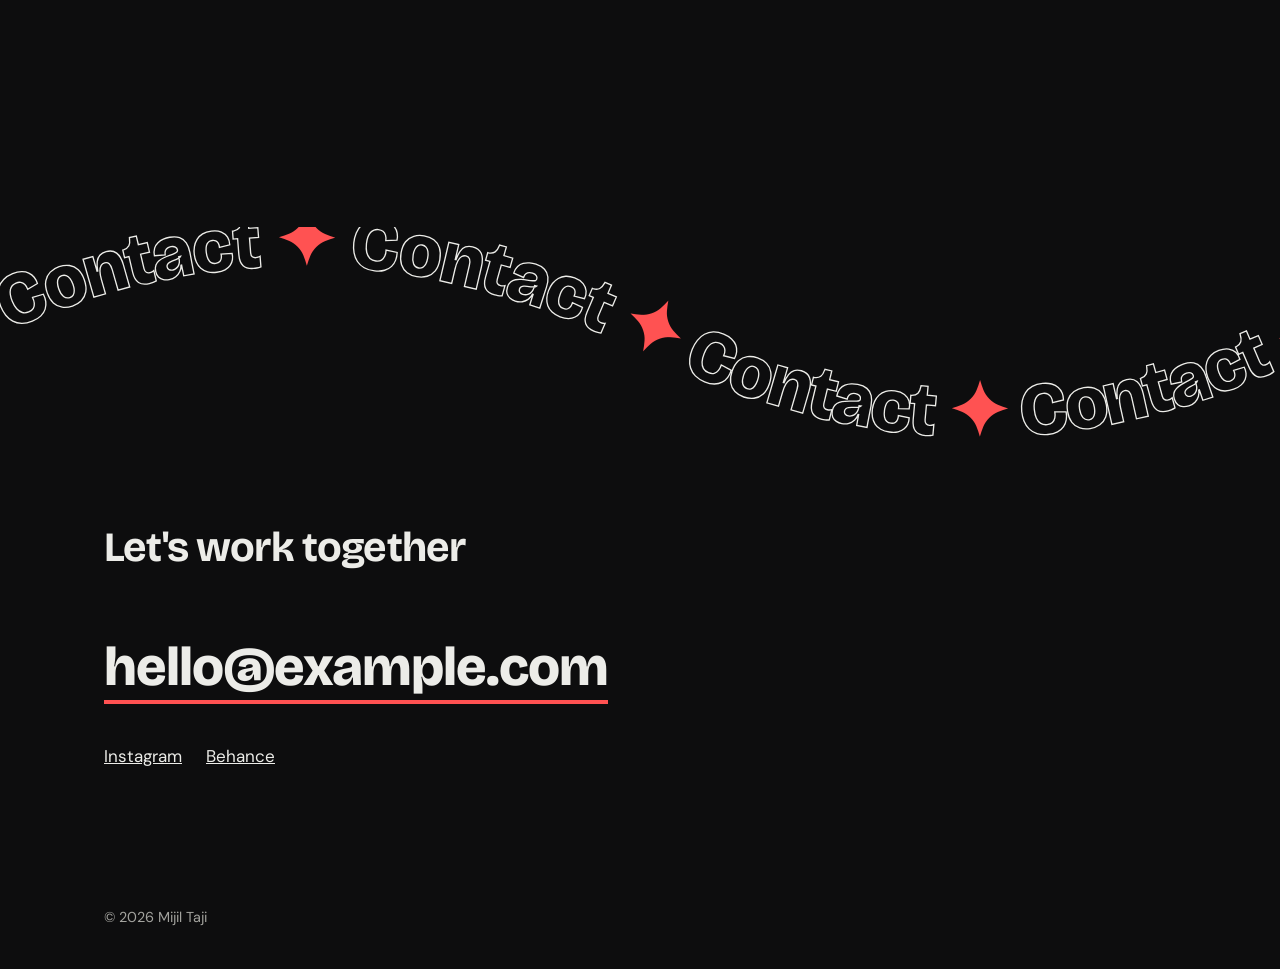
==== commit 01bee2f8: "Add files via upload" ====
--- a/preview.html
+++ b/preview.html
@@ -431,7 +431,13 @@
 @keyframes scIn { from { opacity: 0; translate: 0 28px; } }
 .sc-x { position: fixed; top: 18px; right: 22px; z-index: 5; padding: .65em 1.3em; border: 0; border-radius: 999px; background: #0D0D0E; color: #fff; font-family: var(--head); font-weight: 700; font-size: .95rem; }
 .sc-stage { container-type: inline-size; position: relative; width: min(100%, 1600px); margin: 0 auto auto; aspect-ratio: 1401 / 800; }
+.sc-view { position: absolute; inset: 0; }
 .sc-scene { position: absolute; inset: 0; width: 100%; height: 100%; display: block; -webkit-mask-image: linear-gradient(to bottom, #000 86%, transparent 100%); mask-image: linear-gradient(to bottom, #000 86%, transparent 100%); }
+/* model: foto 2 orang (PNG transparan) berdiri di atas karpet. Posisi & ukuran dalam % dari panggung supaya ikut skala layar */
+.sc-model { position: absolute; left: 22.6%; top: 9.7%; width: 37.3%; z-index: 1; pointer-events: none; }
+.sc-model img { display: block; width: 100%; height: auto; user-select: none; -webkit-user-drag: none; will-change: transform; }
+.sc-model img:not([src]) { visibility: hidden; }
+.sc-shadow { position: absolute; left: 24.6%; top: 90.5%; width: 34%; height: 4.6%; border-radius: 50%; background: radial-gradient(closest-side, rgba(45,25,20,.32), rgba(45,25,20,0)); mix-blend-mode: multiply; pointer-events: none; }
 .sc-text { position: absolute; left: 3.57%; top: 5%; width: 22%; z-index: 3; font-size: max(11.5px, 1cqw); line-height: 1.55; }
 .sc-logo { display: block; width: 6.6cqw; min-width: 64px; height: auto; margin-bottom: 1.7cqw; }
 .sc-type { position: relative; font-weight: 500; letter-spacing: -.005em; }
@@ -443,10 +449,28 @@
 .typed .sc-pills { opacity: 1; translate: 0 0; }
 .sc-pills span { padding: .32em .9em; border: 1px solid #0D0D0E; border-radius: 999px; font-weight: 500; font-size: .82em; white-space: nowrap; }
 .sc-shirts { position: absolute; inset: 0; z-index: 2; pointer-events: none; }
+/* petunjuk: catatan tulisan tangan (font serif italic seperti "hi!" di home) + panah kecil yang menunjuk ke baju */
+.sc-hint { position: absolute; left: 60%; top: 6%; z-index: 3; display: flex; align-items: flex-end; gap: .35em; max-width: max(18cqw, 160px); font-family: var(--serif); font-style: italic; font-size: max(14px, 1.5cqw); line-height: 1.12; color: #0D0D0E; pointer-events: none; transition: opacity .45s ease, translate .45s ease; }
+.sc-hint b { font-weight: inherit; }
+.sc-hint > span { text-wrap: balance; }
+.sc-hint .h-tap { display: none; }
+@media (hover: none) { .sc-hint .h-click { display: none; } .sc-hint .h-tap { display: inline; } }
+.sc-hint svg { flex: none; width: 1.7em; height: auto; margin-bottom: -.5em; animation: hintBob 1.9s ease-in-out infinite; }
+.sc:not([hidden]) .sc-hint { animation: hintIn .7s cubic-bezier(.2,.7,.2,1) 1.3s backwards; }
+.sc.used .sc-hint { opacity: 0; translate: 0 -6px; }
+@keyframes hintIn { from { opacity: 0; translate: 0 10px; } }
+@keyframes hintBob { 50% { translate: 0 .28em; } }
+@media (prefers-reduced-motion: reduce) { .sc-hint svg, .sc:not([hidden]) .sc-hint { animation: none; } }
 /* baju mengambang tanpa gravitasi: .sf melayang pelan ke segala arah, gambar di dalamnya bergoyang berputar (loop) seperti shape di home */
 .sf { position: absolute; left: var(--x); top: var(--y); width: var(--w); pointer-events: auto; animation: sfDrift var(--fd) ease-in-out var(--dl) infinite; }
 .sf img { display: block; width: 100%; height: auto; filter: drop-shadow(0 1.4cqw 1.2cqw rgba(40,20,40,.22)); animation: sfWob var(--wd) ease-in-out var(--dl) infinite alternate; transition: scale .35s ease; }
-.sf:hover img { scale: 1.08; }
+/* baju yang terhubung dengan foto model (punya data-model): bisa diklik, baju yang sedang dipakai model diberi label "On model" */
+.sf[data-model] { cursor: pointer; }
+.has-cursor .sf[data-model] { cursor: none; }
+.sf[data-model]:hover img, .sf.on img { scale: 1.08; }
+.sf[data-model]:focus-visible { outline: 2px solid #0D0D0E; outline-offset: .8cqw; border-radius: 1cqw; }
+.sf::after { content: "On model"; position: absolute; left: 50%; top: -1.1cqw; translate: -50% 4px; padding: .3em .85em; border-radius: 999px; background: #0D0D0E; color: #fff; font: 600 max(10px, .72cqw)/1.2 var(--body); letter-spacing: .01em; white-space: nowrap; opacity: 0; pointer-events: none; transition: opacity .3s ease, translate .3s ease; }
+.sf.on::after { opacity: 1; translate: -50% 0; }
 @keyframes sfDrift { 0%, 100% { translate: 0 0; } 25% { translate: var(--dx) calc(var(--dy) * -1); } 50% { translate: calc(var(--dx) * -.7) var(--dy); } 75% { translate: calc(var(--dx) * .6) calc(var(--dy) * .4); } }
 @keyframes sfWob { from { rotate: calc(var(--r) * -1); translate: 0 .6cqw; } to { rotate: var(--r); translate: 0 -.8cqw; } }
 @media (prefers-reduced-motion: reduce) { .sf, .sf img { animation: none; } }
@@ -455,8 +479,14 @@
   .sc-text { position: static; width: auto; order: 1; font-size: 15px; }
   .sc-logo { width: 72px; margin-bottom: 20px; }
   .sc-pills { margin-top: 18px; }
-  .sc-scene { position: static; order: 2; height: auto; aspect-ratio: 4 / 5; object-fit: cover; object-position: 36% 50%; border-radius: 18px; -webkit-mask-image: none; mask-image: none; }
-  .sc-shirts { position: static; order: 3; display: grid; grid-template-columns: 1fr 1fr; gap: 18px 12px; padding-bottom: 12px; }
+  .sc-view { position: relative; inset: auto; order: 2; aspect-ratio: 4 / 5; border-radius: 18px; overflow: hidden; }
+  .sc-scene { object-fit: cover; object-position: 36% 50%; -webkit-mask-image: none; mask-image: none; }
+  .sc-model { left: 50%; top: auto; bottom: 2%; width: 84%; translate: -50% 0; }
+  .sc-shadow { left: 15%; top: auto; bottom: 1%; width: 70%; height: 5%; }
+  .sc-hint { position: static; order: 3; max-width: none; justify-content: center; align-items: center; gap: .5em; font-size: 19px; margin: -6px 0 -10px; }
+  .sc-hint > span { text-align: right; max-width: 15em; }
+  .sc-hint svg { margin-bottom: 0; }
+  .sc-shirts { position: static; order: 4; display: grid; grid-template-columns: 1fr 1fr; gap: 18px 12px; padding-bottom: 12px; }
   .sf { position: relative; left: auto; top: auto; width: 100%; --dx: 6px; --dy: 8px; }
   .sf img { filter: drop-shadow(0 10px 10px rgba(40,20,40,.22)); }
 }
@@ -709,26 +739,36 @@
 <!-- GSAP (library animasi, gratis) -->
 <!-- ================= SHOWCASE: Merch & Clothing Design (terbuka saat folder 01 diklik) =================
      GANTI FOTO: timpa file di folder images/merch/ dengan nama yang sama
-       scene.jpg = foto model, shirt-1.png ... shirt-8.png = tiap desain baju (PNG transparan), logo.png = logo
+       scene.jpg = foto latar (ruangan, TANPA model), shirt-1.png ... shirt-8.png = tiap desain baju (PNG transparan), logo.png = logo
+       model-1.webp ... model-8.webp = foto model yang memakai desain baju nomor 1 sampai 8 (PNG/WebP transparan, ukuran & pose sama)
+     MENGHUBUNGKAN BAJU DENGAN MODEL: di baris <div class="sf" ...> baju yang bersangkutan, tambahkan 4 atribut ini:
+       data-model="[data-uri]